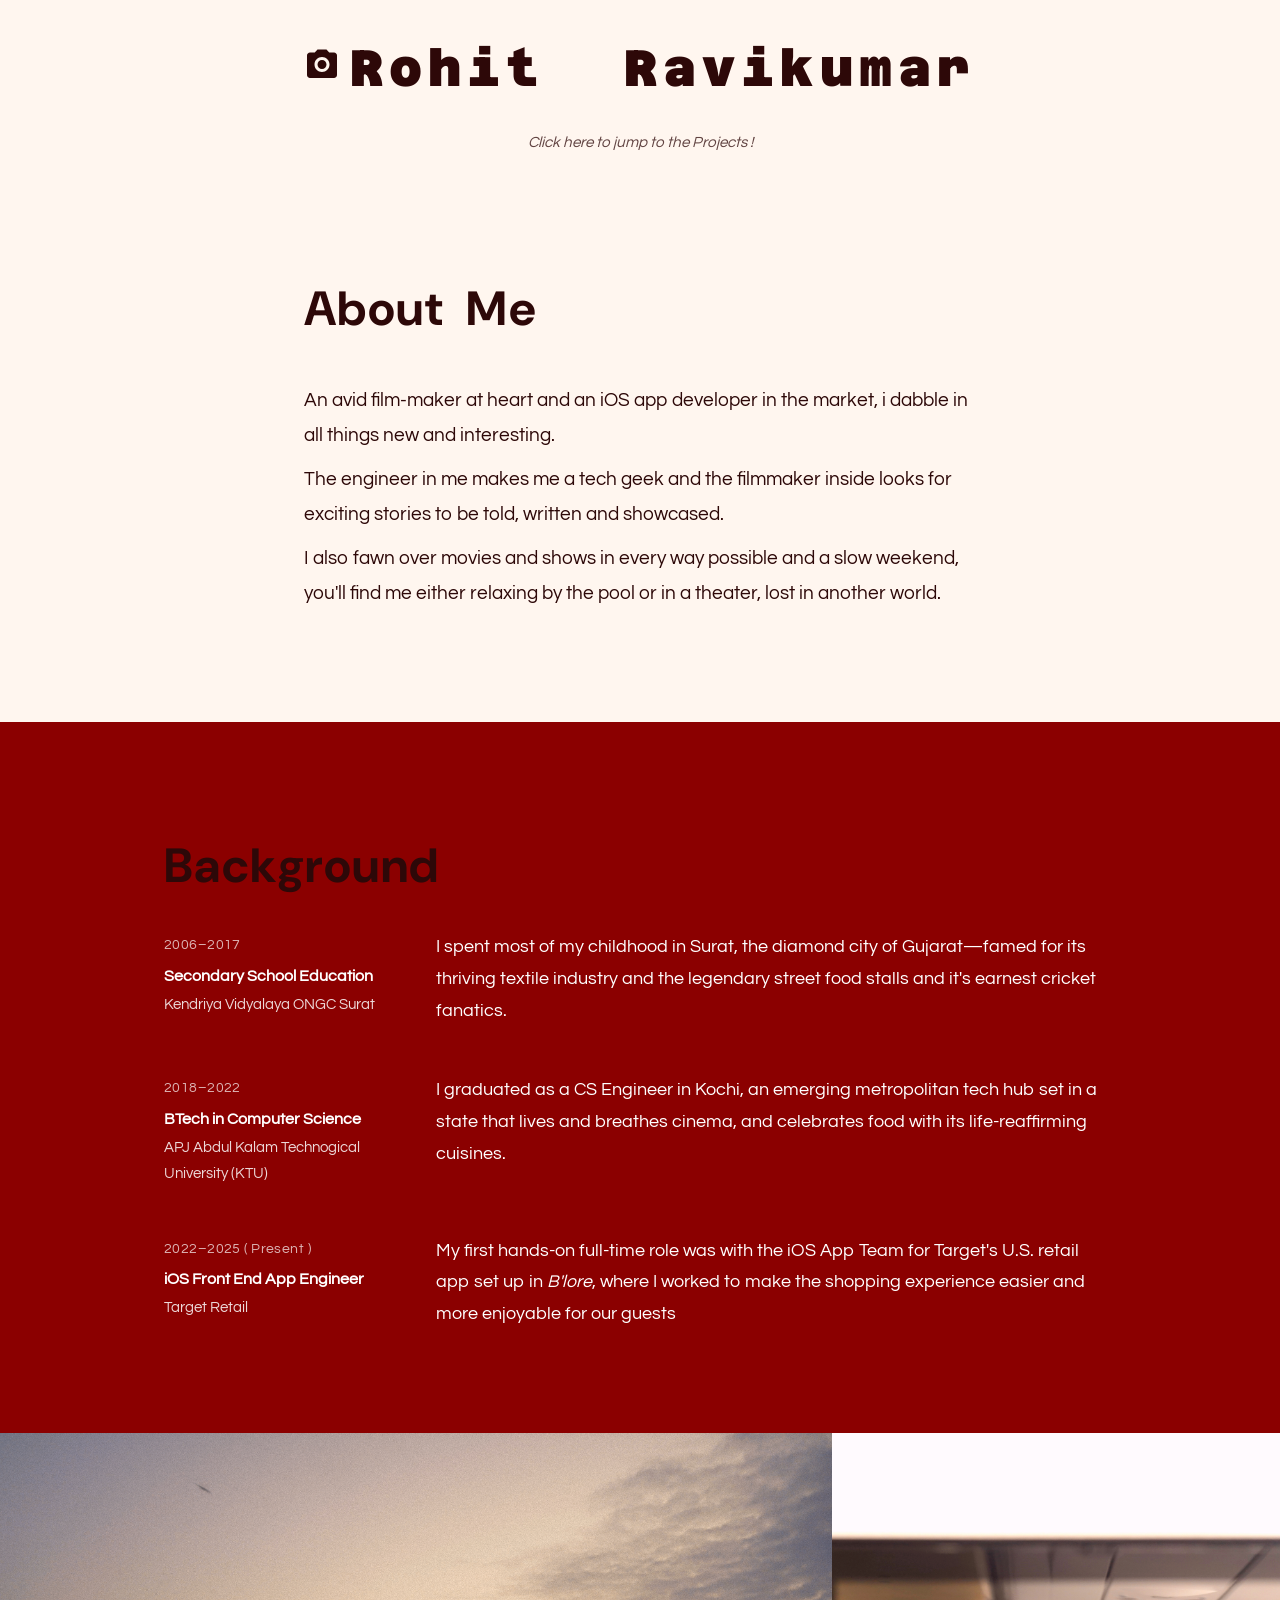
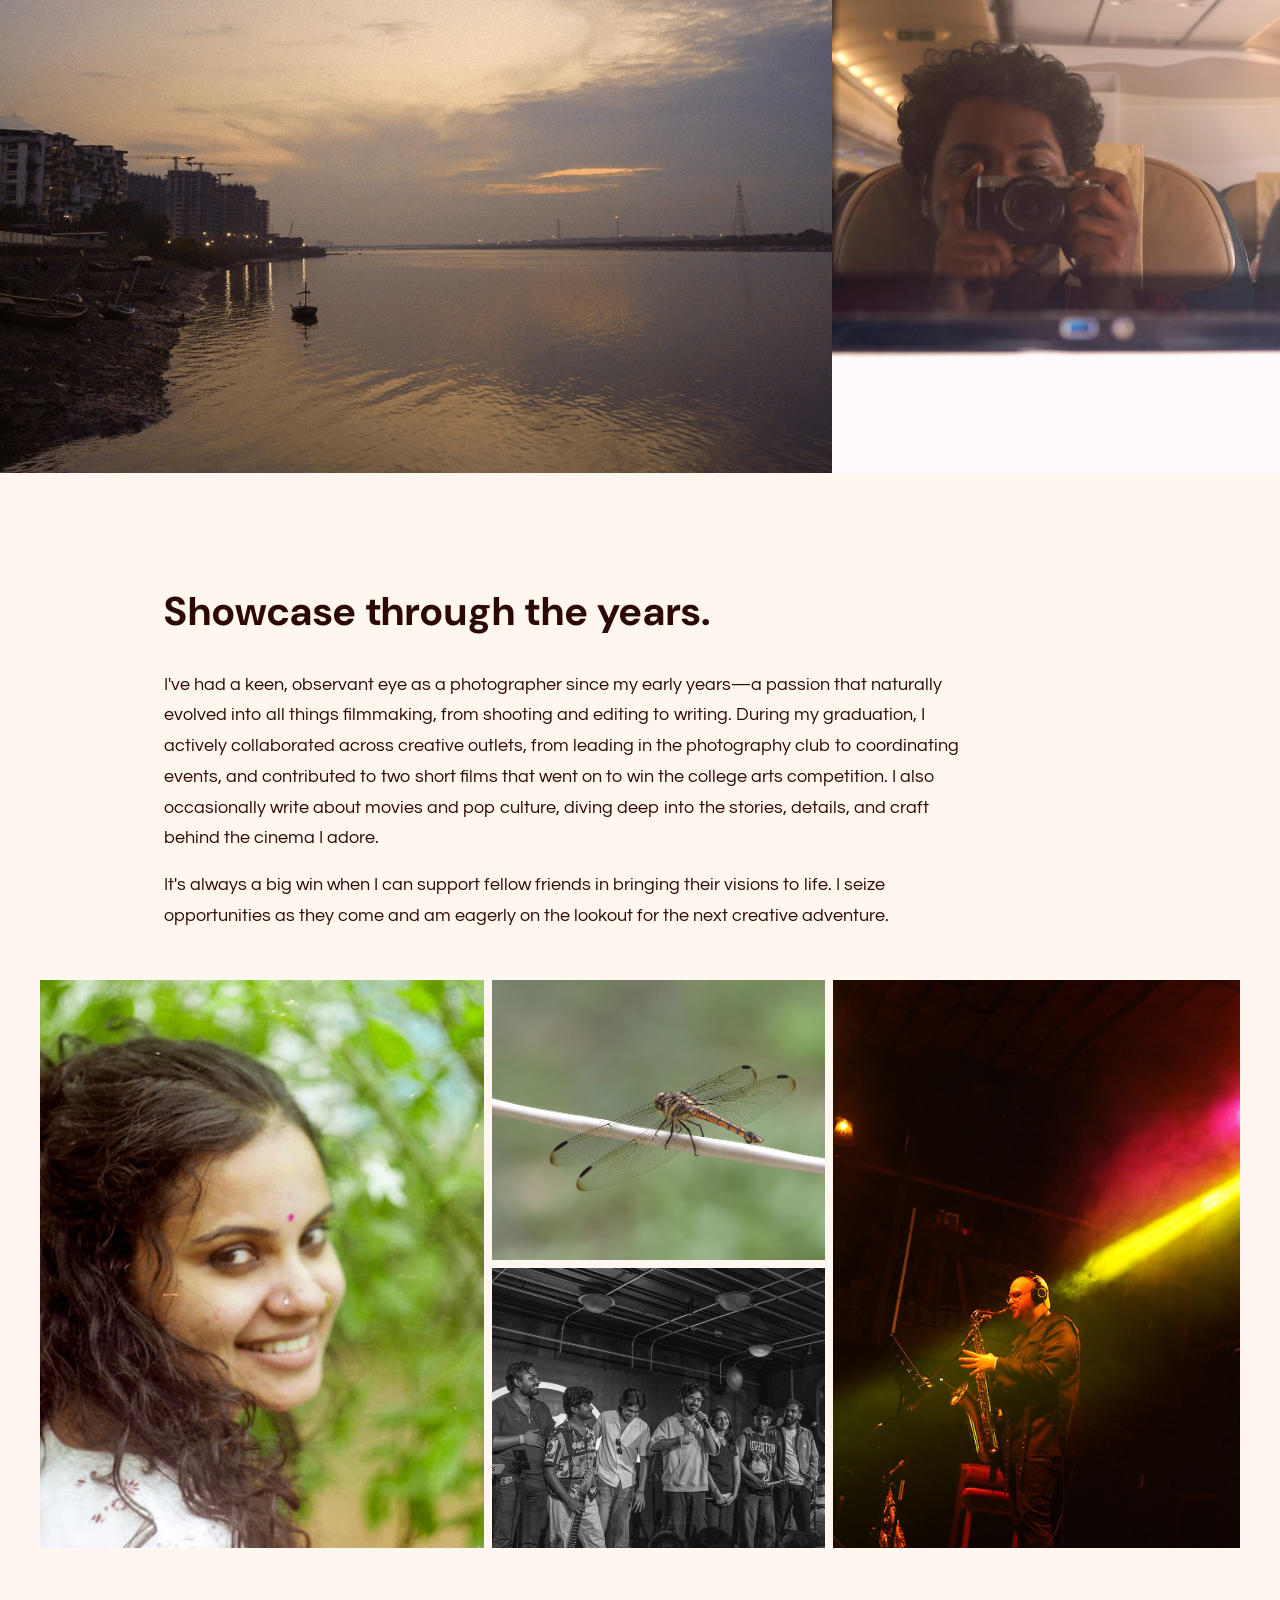
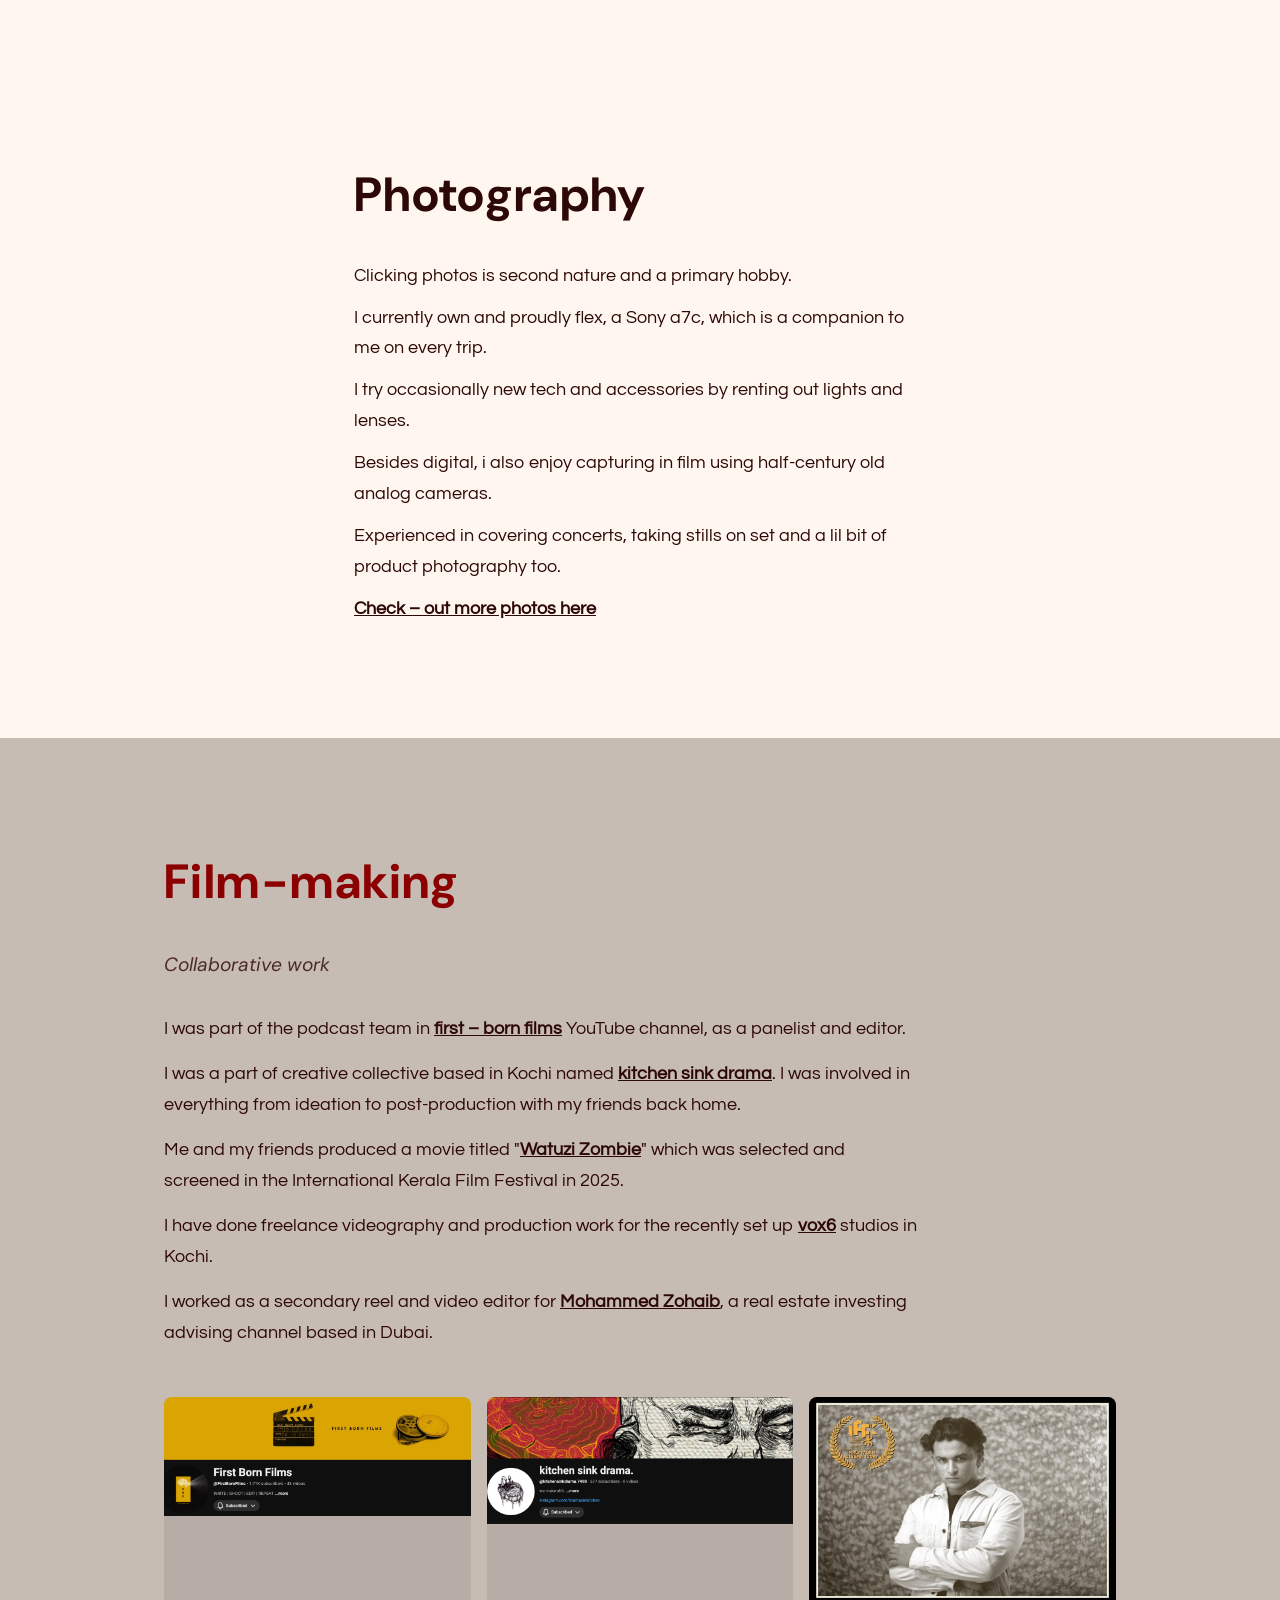
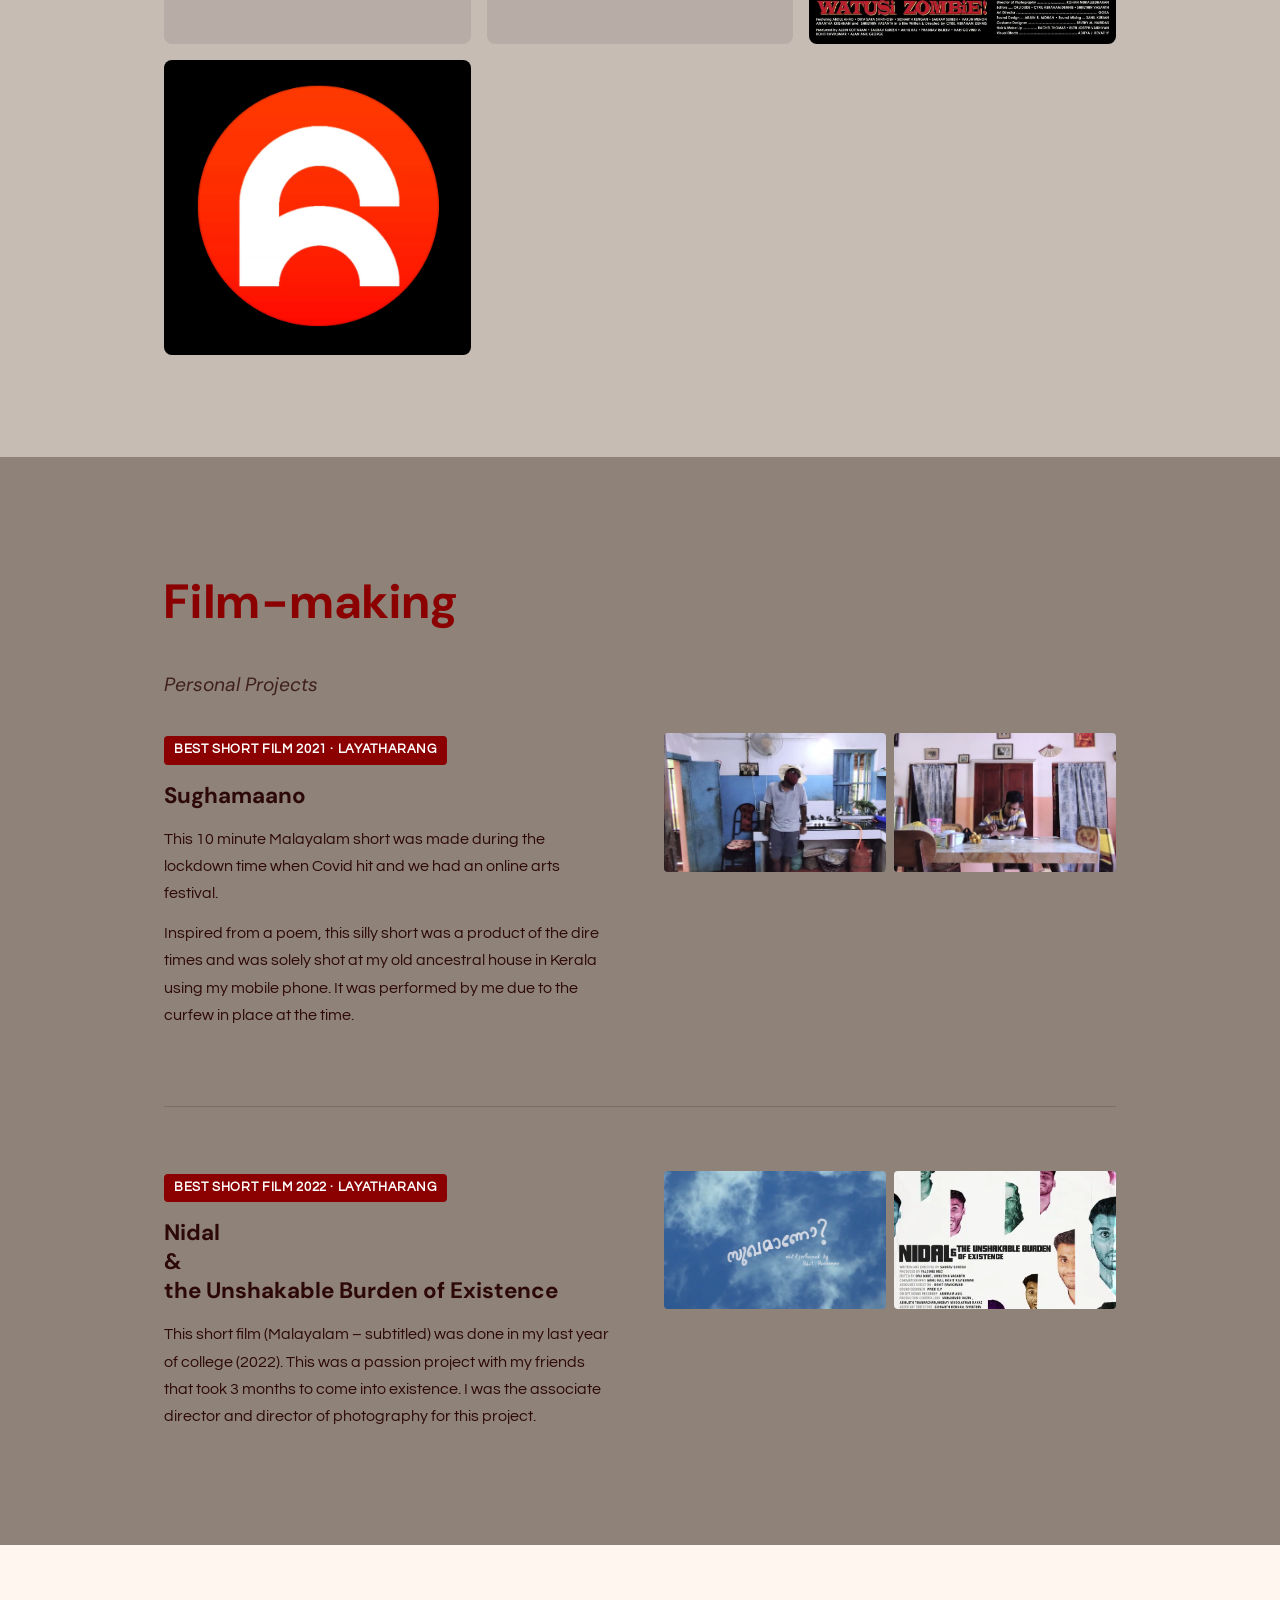
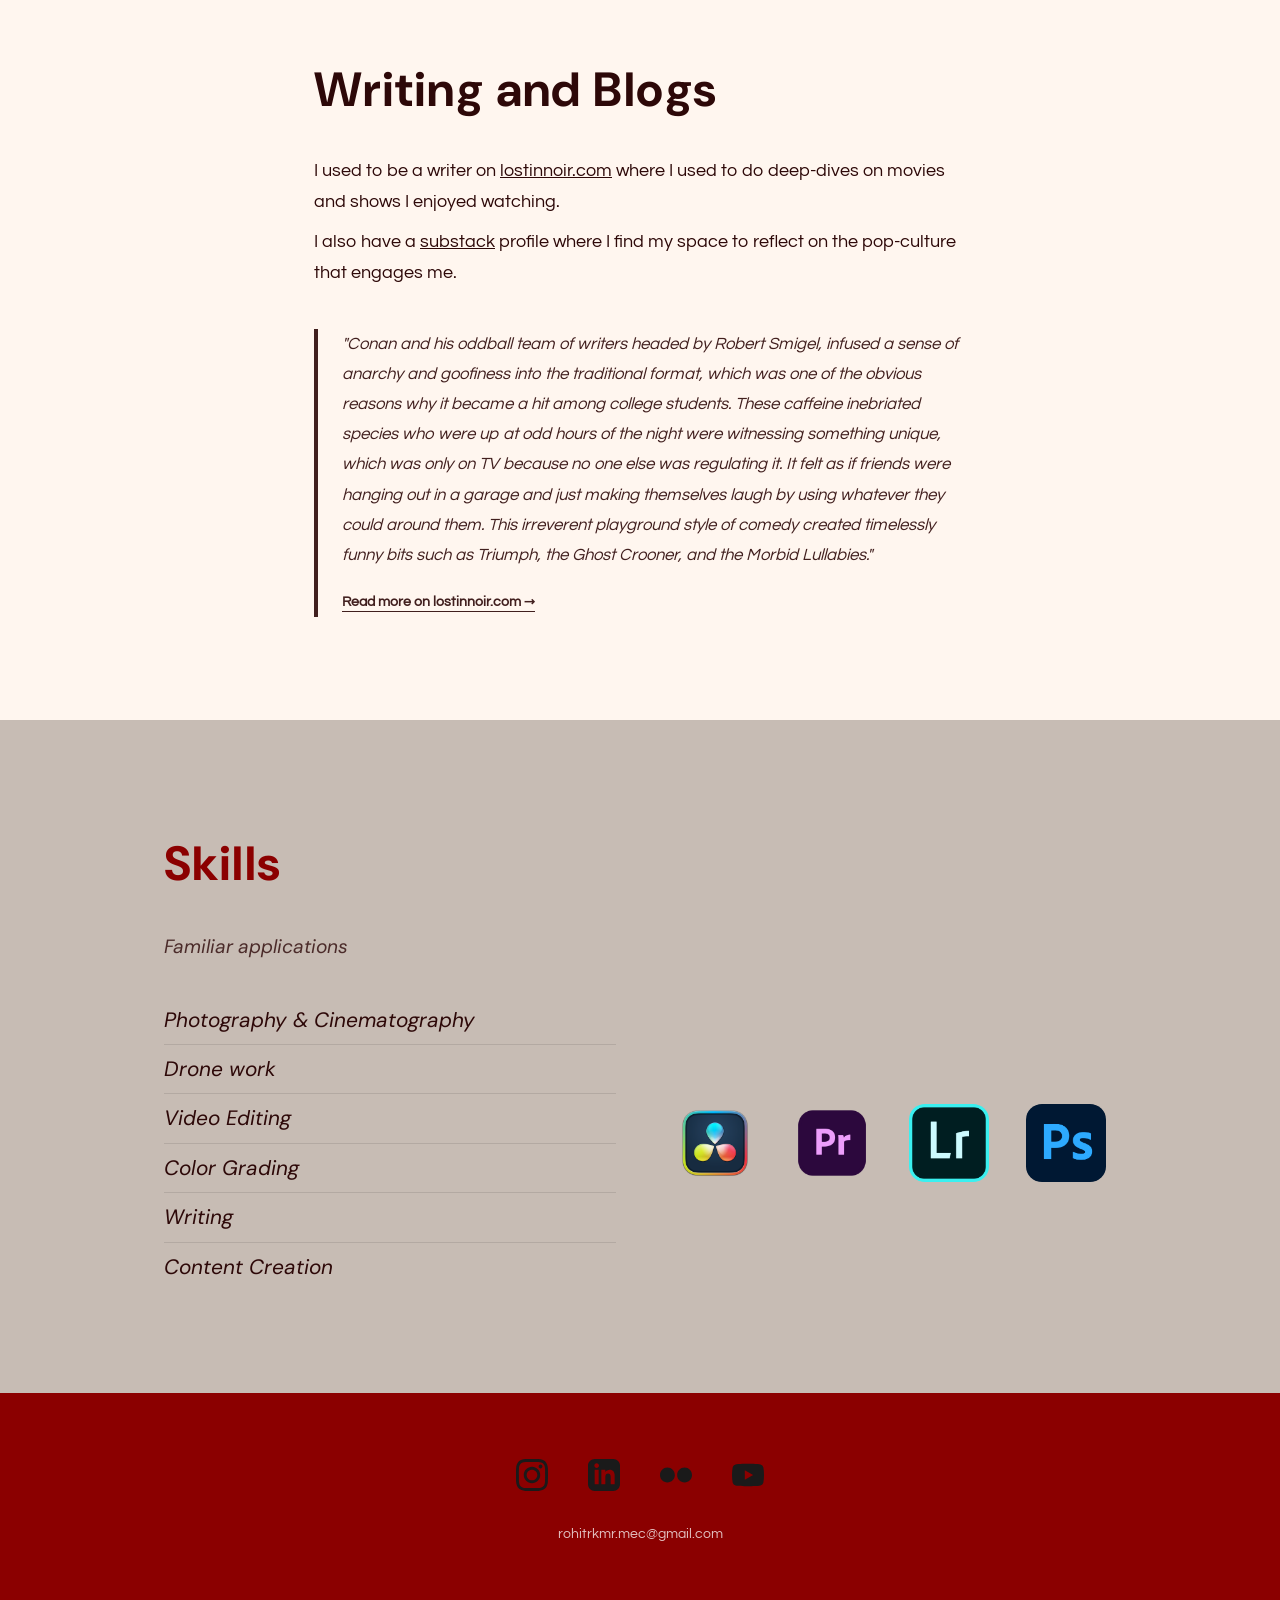
==== index.html @ 9aa385f2 "Host images locally instead of hotlinking from Wix Download the 18 images from static.wixstatic.com " ====
<!DOCTYPE html>
<html lang="en">
<head>
  <meta charset="UTF-8">
  <meta name="viewport" content="width=device-width, initial-scale=1.0">
  <title>Home | Rohit Ravikumar</title>
  <meta name="description" content="Rohit Ravikumar — iOS developer, filmmaker, photographer and storyteller.">

  <!-- Fonts: Azeret Mono (title), DM Sans (headings), Questrial (body) -->
  <link rel="preconnect" href="https://fonts.googleapis.com">
  <link rel="preconnect" href="https://fonts.gstatic.com" crossorigin>
  <link href="https://fonts.googleapis.com/css2?family=Azeret+Mono:wght@900&family=DM+Sans:ital,opsz,wght@0,9..40,400;0,9..40,700;1,9..40,400&family=Questrial&display=swap" rel="stylesheet">

  <link rel="stylesheet" href="styles.css">
</head>
<body>

<!-- ═══════════════════════════════════════════
     HEADER
     To edit: change the name text below.
     The icon is an inline SVG camera shape.
═══════════════════════════════════════════ -->
<header class="site-header">
  <a href="#" class="site-title-link">
    <span class="site-icon">
      <svg xmlns="http://www.w3.org/2000/svg" viewBox="0 0 24 24">
        <path d="M9 3L7.17 5H4C2.9 5 2 5.9 2 7v13c0 1.1.9 2 2 2h16c1.1 0 2-.9 2-2V7c0-1.1-.9-2-2-2h-3.17L15 3H9zm3 15c-2.76 0-5-2.24-5-5s2.24-5 5-5 5 2.24 5 5-2.24 5-5 5zm0-8c-1.65 0-3 1.35-3 3s1.35 3 3 3 3-1.35 3-3-1.35-3-3-3z"/>
      </svg>
    </span>
    <span class="site-title-text">Rohit&nbsp; Ravikumar</span>
  </a>

  <nav class="site-nav">
    <a href="#projects">Click here to jump to the Projects !</a>
  </nav>
</header>


<!-- ═══════════════════════════════════════════
     ABOUT ME
     To edit: update the paragraph text below.
═══════════════════════════════════════════ -->
<section class="section--cream" id="about">
  <div class="container">
    <h2 class="section-heading">About&nbsp; Me</h2>
    <div class="about-text">
      <p>An avid film-maker at heart and an iOS app developer in the market, i dabble in all things new and interesting.</p>
      <p>The engineer in me makes me a tech geek and the filmmaker inside looks for exciting stories to be told, written and showcased.</p>
      <p>I also fawn over movies and shows in every way possible and a slow weekend, you'll find me either relaxing by the pool or in a theater, lost in another world.</p>
    </div>
  </div>
</section>


<!-- ═══════════════════════════════════════════
     BACKGROUND / TIMELINE
     To edit: update dates, titles, orgs and
     description text in each .timeline-item.
═══════════════════════════════════════════ -->
<section class="section--red" id="background">
  <div class="container">
    <h2 class="section-heading section-heading--white">Background</h2>

    <div class="timeline">

      <!-- Timeline entry 1 -->
      <div class="timeline-item">
        <div class="timeline-left">
          <p class="timeline-date">2006–2017</p>
          <p class="timeline-title">Secondary School Education</p>
          <p class="timeline-org">Kendriya Vidyalaya ONGC Surat</p>
        </div>
        <div class="timeline-right">
          <p>I spent most of my childhood in Surat, the diamond city of Gujarat—famed for its thriving textile industry and the legendary street food stalls and it's earnest cricket fanatics.</p>
        </div>
      </div>

      <!-- Timeline entry 2 -->
      <div class="timeline-item">
        <div class="timeline-left">
          <p class="timeline-date">2018–2022</p>
          <p class="timeline-title">BTech in Computer Science</p>
          <p class="timeline-org">APJ Abdul Kalam Technogical University (KTU)</p>
        </div>
        <div class="timeline-right">
          <p>I graduated as a CS Engineer in Kochi, an emerging metropolitan tech hub set in a state that lives and breathes cinema, and celebrates food with its life-reaffirming cuisines.</p>
        </div>
      </div>

      <!-- Timeline entry 3 -->
      <div class="timeline-item">
        <div class="timeline-left">
          <p class="timeline-date">2022–2025 ( Present )</p>
          <p class="timeline-title">iOS Front End App Engineer</p>
          <p class="timeline-org">Target Retail</p>
        </div>
        <div class="timeline-right">
          <p>My first hands-on full-time role was with the iOS App Team for Target's U.S. retail app set up in <em>B'lore</em>, where I worked to make the shopping experience easier and more enjoyable for our guests</p>
        </div>
      </div>

    </div>
  </div>
</section>


<!-- ═══════════════════════════════════════════
     HERO PHOTOS
     To edit: replace src="..." with your own
     image paths. Left image is landscape (wide),
     right is portrait/selfie.
═══════════════════════════════════════════ -->
<section class="hero-photos">
  <div class="hero-photos-grid">
    <img
      class="hero-photo--wide"
      src="images/fe54a2daba9c4405b52fd4124c3318ec.jpg"
      alt="Waterfront at dusk"
      loading="lazy"
    >
    <img
      class="hero-photo--portrait"
      src="images/2f50def3fa064a92a976de026f94a7ba.jpg"
      alt="Rohit with camera on a plane"
      loading="lazy"
    >
  </div>
</section>


<!-- ═══════════════════════════════════════════
     SHOWCASE INTRO + PHOTO GALLERY
     To edit: update description text and
     replace gallery image src attributes.
═══════════════════════════════════════════ -->
<section class="section--cream" id="showcase">
  <div class="container">
    <h2 class="section-heading">Showcase through the years.</h2>

    <div class="showcase-intro">
      <p>I've had a keen, observant eye as a photographer since my early years—a passion that naturally evolved into all things filmmaking, from shooting and editing to writing. During my graduation, I actively collaborated across creative outlets, from leading in the photography club to coordinating events, and contributed to two short films that went on to win the college arts competition. I also occasionally write about movies and pop culture, diving deep into the stories, details, and craft behind the cinema I adore.</p>
      <p>It's always a big win when I can support fellow friends in bringing their visions to life. I seize opportunities as they come and am eagerly on the lookout for the next creative adventure.</p>
    </div>
  </div>

  <!-- Full-bleed photo collage — no container wrapper intentional -->
  <div class="photo-collage">
    <img class="collage-img--1"
      src="images/66da37c07e004c50b935f6f76b668513.jpg"
      alt="Concert photography — saxophonist under stage lights"
      loading="lazy"
    >
    <img class="collage-img--2"
      src="images/b7c112c7889e4e52a69ee16554325913.jpg"
      alt="Portrait photography"
      loading="lazy"
    >
    <img class="collage-img--3"
      src="images/0fef56a819784b74803ca94301757ac2.jpg"
      alt="Nature photography — dragonfly macro"
      loading="lazy"
    >
    <img class="collage-img--4"
      src="images/c2524a3473174f8cb57a6ce0c07d3a37.jpg"
      alt="Band performance — group on stage"
      loading="lazy"
    >
  </div>
</section>


<!-- ═══════════════════════════════════════════
     PHOTOGRAPHY
     To edit: update the bullet-style paragraphs
     and the Flickr link href.
═══════════════════════════════════════════ -->
<section class="section--cream" id="photography">
  <div class="container">
    <h2 class="section-heading">Photography</h2>

    <div class="photography-text">
      <p>Clicking photos is second nature and a primary hobby.</p>
      <p>I currently own and proudly flex, a Sony a7c, which is a companion to me on every trip.</p>
      <p>I try occasionally new tech and accessories by renting out lights and lenses.</p>
      <p>Besides digital, i also enjoy capturing in film using half-century old analog cameras.</p>
      <p>Experienced in covering concerts, taking stills on set and a lil bit of product photography too.</p>
      <p>
        <a href="https://www.flickr.com/photos/147185159@N08/" target="_blank" rel="noopener">
          Check – out more photos here
        </a>
      </p>
    </div>
  </div>
</section>


<!-- ═══════════════════════════════════════════
     FILM-MAKING: COLLABORATIVE WORK
     id="projects" is the jump target from nav.
     To edit: update text and channel card images.
═══════════════════════════════════════════ -->
<section class="section--tan-lt" id="projects">
  <div class="container">
    <h2 class="section-heading section-heading--red">Film-making</h2>
    <p class="section-sub">Collaborative work</p>

    <div class="collab-text">
      <p>
        I was part of the podcast team in
        <a href="https://www.youtube.com/@FirstBornFilms/videos" target="_blank" rel="noopener">first&nbsp;–&nbsp;born films</a>
        YouTube channel, as a panelist and editor.
      </p>
      <p>
        I was a part of creative collective based in Kochi named
        <a href="https://www.youtube.com/@kitchensinkdrama.7498/videos" target="_blank" rel="noopener">kitchen sink drama</a>.
        I was involved in everything from ideation to post-production with my friends back home.
      </p>
      <p>
        Me and my friends produced a movie titled
        "<a href="https://www.youtube.com/@kitchensinkdrama.7498/videos" target="_blank" rel="noopener">Watuzi Zombie</a>"
        which was selected and screened in the International Kerala Film Festival in 2025.
      </p>
      <p>
        I have done freelance videography and production work for the recently set up
        <a href="https://www.vox6studios.com/" target="_blank" rel="noopener">vox6</a>
        studios in Kochi.
      </p>
      <p>
        I worked as a secondary reel and video editor for
        <a href="https://www.youtube.com/@MohammedZohaib86" target="_blank" rel="noopener">Mohammed Zohaib</a>,
        a real estate investing advising channel based in Dubai.
      </p>
    </div>

    <!-- Channel / work screenshots — replace src with local images to remove Wix dependency -->
    <div class="channels-grid">
      <div class="channel-card">
        <a href="https://www.youtube.com/@FirstBornFilms/videos" target="_blank" rel="noopener">
          <img
            src="images/d7929fa7d4514bbc887a25406f501eba.png"
            alt="First Born Films — YouTube Channel"
            loading="lazy"
          >
        </a>
      </div>
      <div class="channel-card">
        <a href="https://www.youtube.com/@kitchensinkdrama.7498/videos" target="_blank" rel="noopener">
          <img
            src="images/6e80e95abc16464a927bfded99a59371.png"
            alt="Kitchen Sink Drama — YouTube Channel"
            loading="lazy"
          >
        </a>
      </div>
      <div class="channel-card">
        <a href="https://www.vox6studios.com/" target="_blank" rel="noopener">
          <img
            src="images/149f7f62149c45138793bc778e334fbd.jpg"
            alt="Vox6 Studios — freelance work"
            loading="lazy"
          >
        </a>
      </div>
      <div class="channel-card">
        <a href="https://www.youtube.com/@MohammedZohaib86" target="_blank" rel="noopener">
          <img
            src="images/a6f556b2a5f74ba089da9ca9ab183f34.png"
            alt="Mohammed Zohaib — YouTube Channel"
            loading="lazy"
          >
        </a>
      </div>
    </div>

  </div>
</section>


<!-- ═══════════════════════════════════════════
     FILM-MAKING: PERSONAL PROJECTS
     To edit: update project text and images.
     Each .project-block is one film project.
═══════════════════════════════════════════ -->
<section class="section--tan-md">
  <div class="container">
    <h2 class="section-heading section-heading--red">Film-making</h2>
    <p class="section-sub">Personal Projects</p>

    <!-- Project 1: Sughamaano -->
    <div class="project-block">
      <div class="project-text">
        <span class="project-badge">Best Short Film 2021 · Layatharang</span>
        <h3 class="project-title">Sughamaano</h3>
        <p>This 10 minute Malayalam short was made during the lockdown time when Covid hit and we had an online arts festival.</p>
        <p>Inspired from a poem, this silly short was a product of the dire times and was solely shot at my old ancestral house in Kerala using my mobile phone. It was performed by me due to the curfew in place at the time.</p>
      </div>
      <div class="project-images">
        <img
          src="images/f2c636ed5fb04321afecc0a3260297b0.png"
          alt="Sughamaano — title card"
          loading="lazy"
        >
        <img
          src="images/3625c594557c4156811033b283bea3a1.jpg"
          alt="Sughamaano — film still"
          loading="lazy"
        >
      </div>
    </div>

    <!-- Project 2: Nidal -->
    <div class="project-block">
      <div class="project-text">
        <span class="project-badge">Best Short Film 2022 · Layatharang</span>
        <h3 class="project-title">Nidal<br>&amp;<br>the Unshakable Burden of Existence</h3>
        <p>This short film (Malayalam – subtitled) was done in my last year of college (2022). This was a passion project with my friends that took 3 months to come into existence. I was the associate director and director of photography for this project.</p>
      </div>
      <div class="project-images">
        <img
          src="images/74b3bd6f74cb4a8c8609e99c4a0d7e01.jpg"
          alt="Nidal — colourful busts poster"
          loading="lazy"
        >
        <img
          src="images/f71c1f7cf7e4461d9214abd8bc76ade2.webp"
          alt="Nidal — the Unshakable Burden of Existence poster"
          loading="lazy"
        >
      </div>
    </div>

  </div>
</section>


<!-- ═══════════════════════════════════════════
     WRITING & BLOGS
     To edit: update intro text, blog excerpt,
     and the external links (Substack, lostinnoir).
═══════════════════════════════════════════ -->
<section class="section--cream" id="writing">
  <div class="container">
    <h2 class="section-heading">Writing and Blogs</h2>

    <div class="writing-intro">
      <p>
        I used to be a writer on
        <a href="https://lostinnoir.com/" target="_blank" rel="noopener">lostinnoir.com</a>
        where I used to do deep-dives on movies and shows I enjoyed watching.
      </p>
      <p>
        I also have a
        <a href="https://substack.com/@rohitrkmr" target="_blank" rel="noopener">substack</a>
        profile where I find my space to reflect on the pop-culture that engages me.
      </p>
    </div>

    <!-- Featured excerpt — replace with any paragraph from your writing -->
    <div class="blog-excerpt">
      <blockquote>
        "Conan and his oddball team of writers headed by Robert Smigel, infused a sense of anarchy and goofiness into the traditional format, which was one of the obvious reasons why it became a hit among college students. These caffeine inebriated species who were up at odd hours of the night were witnessing something unique, which was only on TV because no one else was regulating it. It felt as if friends were hanging out in a garage and just making themselves laugh by using whatever they could around them. This irreverent playground style of comedy created timelessly funny bits such as Triumph, the Ghost Crooner, and the Morbid Lullabies."
      </blockquote>
      <a href="https://lostinnoir.com/" target="_blank" rel="noopener" class="read-more">
        Read more on lostinnoir.com →
      </a>
    </div>

  </div>
</section>


<!-- ═══════════════════════════════════════════
     SKILLS
     To edit: update list items and app icons.
     App icon images can be replaced with
     local PNG/SVG files.
═══════════════════════════════════════════ -->
<section class="section--tan-lt" id="skills">
  <div class="container">
    <h2 class="section-heading section-heading--red">Skills</h2>
    <p class="section-sub">Familiar applications</p>

    <div class="skills-layout">
      <ul class="skills-list">
        <li>Photography &amp; Cinematography</li>
        <li>Drone work</li>
        <li>Video Editing</li>
        <li>Color Grading</li>
        <li>Writing</li>
        <li>Content Creation</li>
      </ul>

      <div class="app-icons">
        <img
          src="images/fe48041d888e4ce798ff1a32a119eb62.png"
          alt="DaVinci Resolve"
          title="DaVinci Resolve"
          loading="lazy"
        >
        <img
          src="images/d04467e14f884f63a7183d8689bc6aa4.png"
          alt="Adobe Premiere Pro"
          title="Adobe Premiere Pro"
          loading="lazy"
        >
        <img
          src="images/1219eb3f78d94716b788c371ec51d972.png"
          alt="Adobe Lightroom"
          title="Adobe Lightroom"
          loading="lazy"
        >
        <img
          src="images/4dfc9662abb341d8b98334f6859c64ec.png"
          alt="Adobe Photoshop"
          title="Adobe Photoshop"
          loading="lazy"
        >
      </div>
    </div>

  </div>
</section>


<!-- ═══════════════════════════════════════════
     FOOTER
     To edit: update social profile URLs below.
     Icons are inline SVGs — no external deps.
═══════════════════════════════════════════ -->
<footer class="site-footer">
  <div class="social-links">

    <!-- Instagram -->
    <a href="https://www.instagram.com/rohit_rkmr" target="_blank" rel="noopener" aria-label="Instagram">
      <svg xmlns="http://www.w3.org/2000/svg" viewBox="0 0 24 24">
        <path d="M12 2.163c3.204 0 3.584.012 4.85.07 3.252.148 4.771 1.691 4.919 4.919.058 1.265.069 1.645.069 4.849 0 3.205-.012 3.584-.069 4.849-.149 3.225-1.664 4.771-4.919 4.919-1.266.058-1.644.07-4.85.07-3.204 0-3.584-.012-4.849-.07-3.26-.149-4.771-1.699-4.919-4.92-.058-1.265-.07-1.644-.07-4.849 0-3.204.013-3.583.07-4.849.149-3.227 1.664-4.771 4.919-4.919 1.266-.057 1.645-.069 4.849-.069zm0-2.163c-3.259 0-3.667.014-4.947.072-4.358.2-6.78 2.618-6.98 6.98-.059 1.281-.073 1.689-.073 4.948 0 3.259.014 3.668.072 4.948.2 4.358 2.618 6.78 6.98 6.98 1.281.058 1.689.072 4.948.072 3.259 0 3.668-.014 4.948-.072 4.354-.2 6.782-2.618 6.979-6.98.059-1.28.073-1.689.073-4.948 0-3.259-.014-3.667-.072-4.947-.196-4.354-2.617-6.78-6.979-6.98-1.281-.059-1.69-.073-4.949-.073zm0 5.838c-3.403 0-6.162 2.759-6.162 6.162s2.759 6.163 6.162 6.163 6.162-2.759 6.162-6.163c0-3.403-2.759-6.162-6.162-6.162zm0 10.162c-2.209 0-4-1.79-4-4 0-2.209 1.791-4 4-4s4 1.791 4 4c0 2.21-1.791 4-4 4zm6.406-11.845c-.796 0-1.441.645-1.441 1.44s.645 1.44 1.441 1.44c.795 0 1.439-.645 1.439-1.44s-.644-1.44-1.439-1.44z"/>
      </svg>
    </a>

    <!-- LinkedIn -->
    <a href="https://in.linkedin.com/in/rohitrkmr" target="_blank" rel="noopener" aria-label="LinkedIn">
      <svg xmlns="http://www.w3.org/2000/svg" viewBox="0 0 24 24">
        <path d="M19 0h-14c-2.761 0-5 2.239-5 5v14c0 2.761 2.239 5 5 5h14c2.762 0 5-2.239 5-5v-14c0-2.761-2.238-5-5-5zm-11 19h-3v-11h3v11zm-1.5-12.268c-.966 0-1.75-.79-1.75-1.764s.784-1.764 1.75-1.764 1.75.79 1.75 1.764-.783 1.764-1.75 1.764zm13.5 12.268h-3v-5.604c0-3.368-4-3.113-4 0v5.604h-3v-11h3v1.765c1.396-2.586 7-2.777 7 2.476v6.759z"/>
      </svg>
    </a>

    <!-- Flickr -->
    <a href="https://www.flickr.com/photos/147185159@N08/" target="_blank" rel="noopener" aria-label="Flickr">
      <svg xmlns="http://www.w3.org/2000/svg" viewBox="0 0 24 24">
        <path d="M0 12c0 3.074 2.494 5.568 5.568 5.568S11.136 15.074 11.136 12 8.642 6.432 5.568 6.432 0 8.926 0 12zm12.864 0c0 3.074 2.494 5.568 5.568 5.568S24 15.074 24 12s-2.494-5.568-5.568-5.568-5.568 2.494-5.568 5.568z"/>
      </svg>
    </a>

    <!-- YouTube -->
    <a href="https://www.youtube.com/@rohitr2554" target="_blank" rel="noopener" aria-label="YouTube">
      <svg xmlns="http://www.w3.org/2000/svg" viewBox="0 0 24 24">
        <path d="M23.495 6.205a3.007 3.007 0 0 0-2.088-2.088c-1.87-.501-9.396-.501-9.396-.501s-7.507-.01-9.396.501A3.007 3.007 0 0 0 .527 6.205a31.247 31.247 0 0 0-.522 5.805 31.247 31.247 0 0 0 .522 5.783 3.007 3.007 0 0 0 2.088 2.088c1.868.502 9.396.502 9.396.502s7.506 0 9.396-.502a3.007 3.007 0 0 0 2.088-2.088 31.247 31.247 0 0 0 .5-5.783 31.247 31.247 0 0 0-.5-5.805zM9.609 15.601V8.408l6.264 3.602z"/>
      </svg>
    </a>

  </div>

  <p class="footer-email">
    <a href="mailto:rohitrkmr.mec@gmail.com">rohitrkmr.mec@gmail.com</a>
  </p>
</footer>

</body>
</html>
---- styles.css ----
/* =============================================
   ROHIT RAVIKUMAR — PERSONAL SITE
   Easy-edit guide: change --color-* variables
   for colours, update font-family for fonts.
   ============================================= */

/* ── DESIGN TOKENS ── */
:root {
  --color-cream:    #FFF6EF;
  --color-red:      #8B0000;
  --color-tan-lt:   #C7BCB4;
  --color-tan-md:   #8E8279;
  --color-text:     #2D0808;
  --color-white:    #FFFFFF;

  --font-title:  'Azeret Mono', monospace;
  --font-body:   'Questrial', sans-serif;
  --font-head:   'DM Sans', sans-serif;

  --max-w: 1080px;
  --pad-x: clamp(24px, 5vw, 80px);
  --pad-y: clamp(60px, 8vw, 110px);
}

/* ── RESET ── */
*, *::before, *::after { box-sizing: border-box; margin: 0; padding: 0; }
html { scroll-behavior: smooth; }
body {
  font-family: var(--font-body);
  font-size: 1.1rem;
  line-height: 1.75;
  color: var(--color-text);
  background-color: var(--color-cream);
}
img { display: block; max-width: 100%; height: auto; }
a { color: inherit; text-decoration: underline; }
a:hover { opacity: 0.75; }

/* ── UTILITY ── */
.container {
  max-width: var(--max-w);
  margin-inline: auto;
  padding-inline: var(--pad-x);
}

/* ── SECTION BACKGROUNDS ── */
.section--cream  { background-color: var(--color-cream); }
.section--red    { background-color: var(--color-red);   color: var(--color-white); }
.section--tan-lt { background-color: var(--color-tan-lt);}
.section--tan-md { background-color: var(--color-tan-md);}

.section--cream,
.section--red,
.section--tan-lt,
.section--tan-md { padding-block: var(--pad-y); }

/* ── SECTION HEADINGS ── */
.section-heading {
  font-family: var(--font-head);
  font-size: clamp(2rem, 4vw, 3rem);
  font-weight: 700;
  letter-spacing: 0.03em;
  color: var(--color-text);
  margin-bottom: 1.5rem;
}
.section-heading--red   { color: var(--color-red); }
.section-heading--white { color: var(--color-white); }
.section-sub {
  font-family: var(--font-head);
  font-size: 1.2rem;
  font-style: italic;
  opacity: 0.8;
  margin-bottom: 2rem;
}

/* ══════════════════════════════
   HEADER
══════════════════════════════ */
.site-header {
  background-color: var(--color-cream);
  padding: 24px var(--pad-x) 0;
  display: flex;
  flex-direction: column;
  align-items: center;
  text-align: center;
}

.site-title-link {
  display: inline-flex;
  align-items: center;
  gap: 10px;
  text-decoration: none;
  color: var(--color-text);
}

.site-title-text {
  font-family: var(--font-title);
  font-weight: 900;
  font-size: clamp(2rem, 5vw, 3.2rem);
  letter-spacing: 0.12em;
  color: var(--color-text);
}

.site-icon svg {
  width: 36px;
  height: 36px;
  fill: var(--color-text);
}

.site-nav {
  margin-top: 16px;
  margin-bottom: 8px;
  font-size: 0.95rem;
  font-style: italic;
  opacity: 0.75;
}
.site-nav a { text-decoration: none; }
.site-nav a:hover { text-decoration: underline; }

/* ══════════════════════════════
   ABOUT ME
══════════════════════════════ */
#about .container {
  max-width: 800px;
}
#about .section-heading {
  margin-bottom: 2rem;
}
.about-text p {
  font-size: 1.2rem;
  line-height: 1.85;
  margin-bottom: 0.5rem;
}

/* ══════════════════════════════
   BACKGROUND / TIMELINE
══════════════════════════════ */
#background .section-heading {
  color: var(--color-text);
}
.timeline {
  display: flex;
  flex-direction: column;
  gap: 3rem;
}
.timeline-item {
  display: grid;
  grid-template-columns: 240px 1fr;
  gap: 2rem;
  align-items: start;
}
.timeline-date {
  font-size: 0.9rem;
  opacity: 0.7;
  margin-bottom: 4px;
  letter-spacing: 0.03em;
}
.timeline-title {
  font-weight: 700;
  font-size: 1rem;
  margin-bottom: 2px;
}
.timeline-org {
  font-size: 0.95rem;
  opacity: 0.85;
}
.timeline-right p {
  font-size: 1.1rem;
  line-height: 1.8;
}
.timeline-right p em { font-style: italic; }

/* ══════════════════════════════
   HERO PHOTOS (full-bleed pair)
══════════════════════════════ */
.hero-photos {
  width: 100%;
  overflow: hidden;
}
.hero-photos-grid {
  display: grid;
  grid-template-columns: 65fr 35fr;
  height: clamp(380px, 50vw, 680px);
}
.hero-photos-grid img {
  width: 100%;
  height: 100%;
  object-fit: cover;
  display: block;
}

/* ══════════════════════════════
   SHOWCASE / GALLERY
══════════════════════════════ */
#showcase .section-heading {
  font-size: clamp(1.6rem, 3.5vw, 2.5rem);
}
.showcase-intro {
  max-width: 800px;
  margin-bottom: 3rem;
}
.showcase-intro p {
  margin-bottom: 1rem;
}

.photo-collage {
  display: grid;
  grid-template-columns: 1.2fr 0.9fr 1.1fr;
  grid-template-rows: 280px 280px;
  gap: 8px;
  width: 100%;
  max-width: 1200px;
  margin-inline: auto;
}
.photo-collage img {
  width: 100%;
  height: 100%;
  object-fit: cover;
}
.collage-img--1 { grid-column: 1; grid-row: 1 / 3; }
.collage-img--2 { grid-column: 2; grid-row: 1;     }
.collage-img--3 { grid-column: 2; grid-row: 2;     }
.collage-img--4 { grid-column: 3; grid-row: 1 / 3; }

/* ══════════════════════════════
   PHOTOGRAPHY
══════════════════════════════ */
#photography .container {
  max-width: 700px;
}
.photography-text p {
  margin-bottom: 0.7rem;
}
.photography-text a {
  font-weight: 600;
}

/* ══════════════════════════════
   FILM-MAKING: COLLABORATIVE
══════════════════════════════ */
.collab-text {
  max-width: 760px;
  margin-bottom: 3rem;
}
.collab-text p {
  margin-bottom: 0.9rem;
}
.collab-text a {
  font-weight: 600;
  color: var(--color-text);
}
.channels-grid {
  display: grid;
  grid-template-columns: repeat(auto-fit, minmax(260px, 1fr));
  gap: 1rem;
}
.channel-card {
  border-radius: 8px;
  overflow: hidden;
  background: rgba(0,0,0,0.08);
}
.channel-card img {
  width: 100%;
  height: auto;
  display: block;
}

/* ══════════════════════════════
   FILM-MAKING: PERSONAL PROJECTS
══════════════════════════════ */
.project-block {
  display: grid;
  grid-template-columns: 1fr 1fr;
  gap: 3rem;
  align-items: start;
  margin-bottom: 4rem;
  padding-bottom: 4rem;
  border-bottom: 1px solid rgba(0,0,0,0.15);
}
.project-block:last-child {
  border-bottom: none;
  margin-bottom: 0;
  padding-bottom: 0;
}
.project-title {
  font-family: var(--font-head);
  font-size: 1.4rem;
  font-weight: 700;
  margin-bottom: 1rem;
  line-height: 1.3;
}
.project-badge {
  display: inline-block;
  font-size: 0.8rem;
  font-weight: 700;
  background: var(--color-red);
  color: var(--color-white);
  padding: 3px 10px;
  border-radius: 4px;
  margin-bottom: 1rem;
  letter-spacing: 0.05em;
  text-transform: uppercase;
}
.project-text p {
  margin-bottom: 0.8rem;
  font-size: 1rem;
  line-height: 1.7;
}
.project-images {
  display: grid;
  grid-template-columns: 1fr 1fr;
  gap: 8px;
}
.project-images img {
  width: 100%;
  aspect-ratio: 16/10;
  object-fit: cover;
  border-radius: 4px;
}
.project-images.single-img img {
  grid-column: 1 / -1;
  aspect-ratio: 16/9;
}

/* ══════════════════════════════
   WRITING & BLOGS
══════════════════════════════ */
#writing .container {
  max-width: 780px;
}
.writing-intro {
  font-size: 1.1rem;
  margin-bottom: 2.5rem;
}
.writing-intro p { margin-bottom: 0.6rem; }
.blog-excerpt {
  border-left: 4px solid var(--color-text);
  padding-left: 1.5rem;
  margin-top: 2rem;
  opacity: 0.9;
}
.blog-excerpt blockquote {
  font-size: 1.05rem;
  line-height: 1.8;
  font-style: italic;
  margin-bottom: 1rem;
}
.blog-excerpt .read-more {
  font-size: 0.9rem;
  font-weight: 600;
  text-decoration: none;
  border-bottom: 1px solid currentColor;
  padding-bottom: 2px;
}

/* ══════════════════════════════
   SKILLS
══════════════════════════════ */
.skills-layout {
  display: grid;
  grid-template-columns: 1fr 1fr;
  gap: 3rem;
  align-items: center;
}
.skills-list {
  list-style: none;
}
.skills-list li {
  font-family: var(--font-head);
  font-size: 1.3rem;
  font-style: italic;
  padding: 6px 0;
  border-bottom: 1px solid rgba(0,0,0,0.1);
}
.skills-list li:last-child { border-bottom: none; }
.app-icons {
  display: grid;
  grid-template-columns: repeat(4, 1fr);
  gap: 16px;
  align-items: center;
}
.app-icons img {
  width: 100%;
  max-width: 80px;
  border-radius: 20%;
  margin-inline: auto;
}

/* ══════════════════════════════
   FOOTER
══════════════════════════════ */
.site-footer {
  background-color: var(--color-red);
  padding-block: 60px;
  text-align: center;
}
.social-links {
  display: flex;
  justify-content: center;
  align-items: center;
  gap: 28px;
  margin-bottom: 24px;
}
.social-links a {
  display: flex;
  align-items: center;
  justify-content: center;
  width: 44px;
  height: 44px;
  color: #1A1A1A;
  text-decoration: none;
  transition: opacity 0.2s;
}
.social-links a:hover { opacity: 0.65; }
.social-links svg {
  width: 32px;
  height: 32px;
  fill: #1A1A1A;
}
.footer-email {
  color: var(--color-white);
  font-size: 0.9rem;
  opacity: 0.75;
}
.footer-email a { text-decoration: none; }
.footer-email a:hover { text-decoration: underline; }

/* ══════════════════════════════
   RESPONSIVE — TABLET
══════════════════════════════ */
@media (max-width: 768px) {
  .timeline-item {
    grid-template-columns: 1fr;
    gap: 0.75rem;
  }
  .hero-photos-grid {
    grid-template-columns: 1fr;
    height: auto;
  }
  .hero-photos-grid .hero-photo--portrait {
    display: none;
  }
  .photo-collage {
    grid-template-columns: 1fr 1fr;
    grid-template-rows: 200px 200px 200px;
  }
  .collage-img--1 { grid-column: 1; grid-row: 1 / 3; }
  .collage-img--2 { grid-column: 2; grid-row: 1;     }
  .collage-img--3 { grid-column: 2; grid-row: 2;     }
  .collage-img--4 { grid-column: 1 / 3; grid-row: 3; }
  .project-block {
    grid-template-columns: 1fr;
  }
  .skills-layout {
    grid-template-columns: 1fr;
  }
  .channels-grid {
    grid-template-columns: 1fr;
  }
}

/* ══════════════════════════════
   RESPONSIVE — MOBILE
══════════════════════════════ */
@media (max-width: 480px) {
  .photo-collage {
    grid-template-columns: 1fr;
    grid-template-rows: 220px 220px 220px 220px;
  }
  .collage-img--1,
  .collage-img--2,
  .collage-img--3,
  .collage-img--4 {
    grid-column: 1;
    grid-row: auto;
  }
  .project-images {
    grid-template-columns: 1fr;
  }
  .app-icons {
    grid-template-columns: repeat(2, 1fr);
  }
}
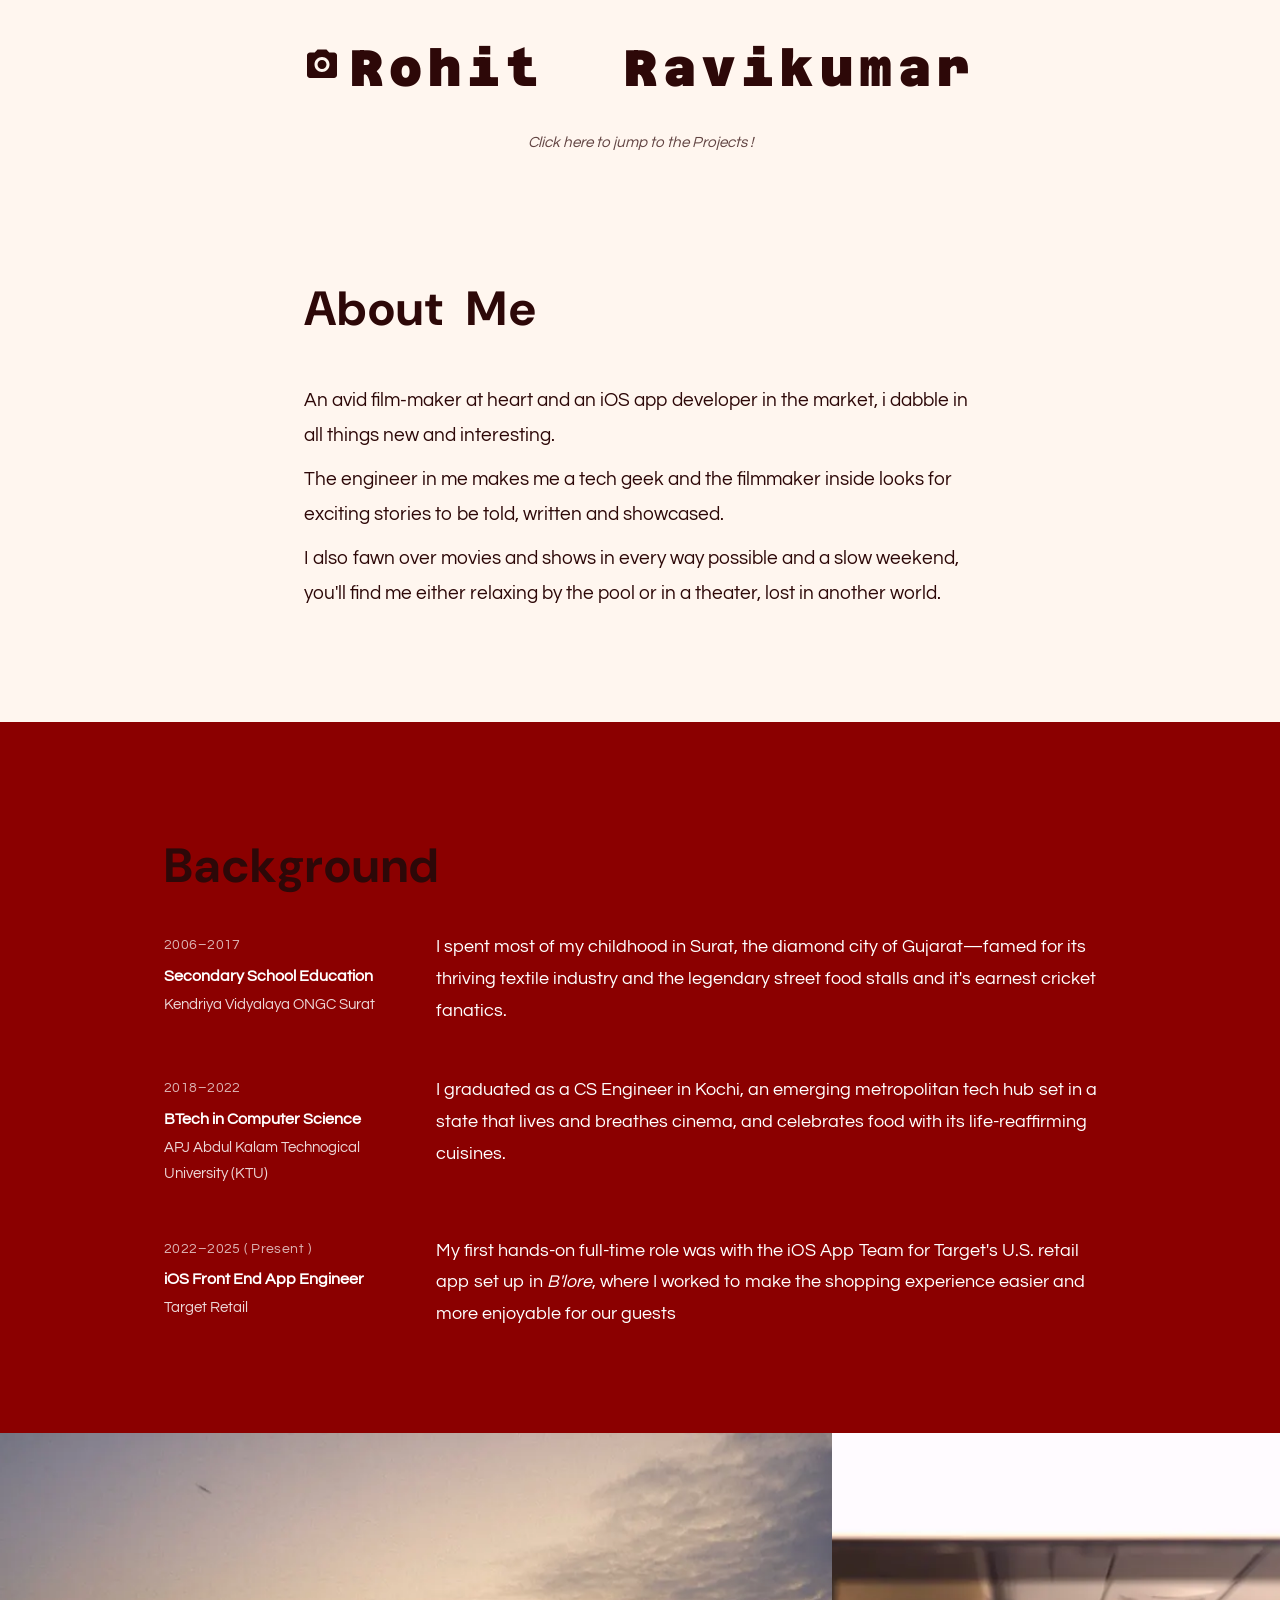
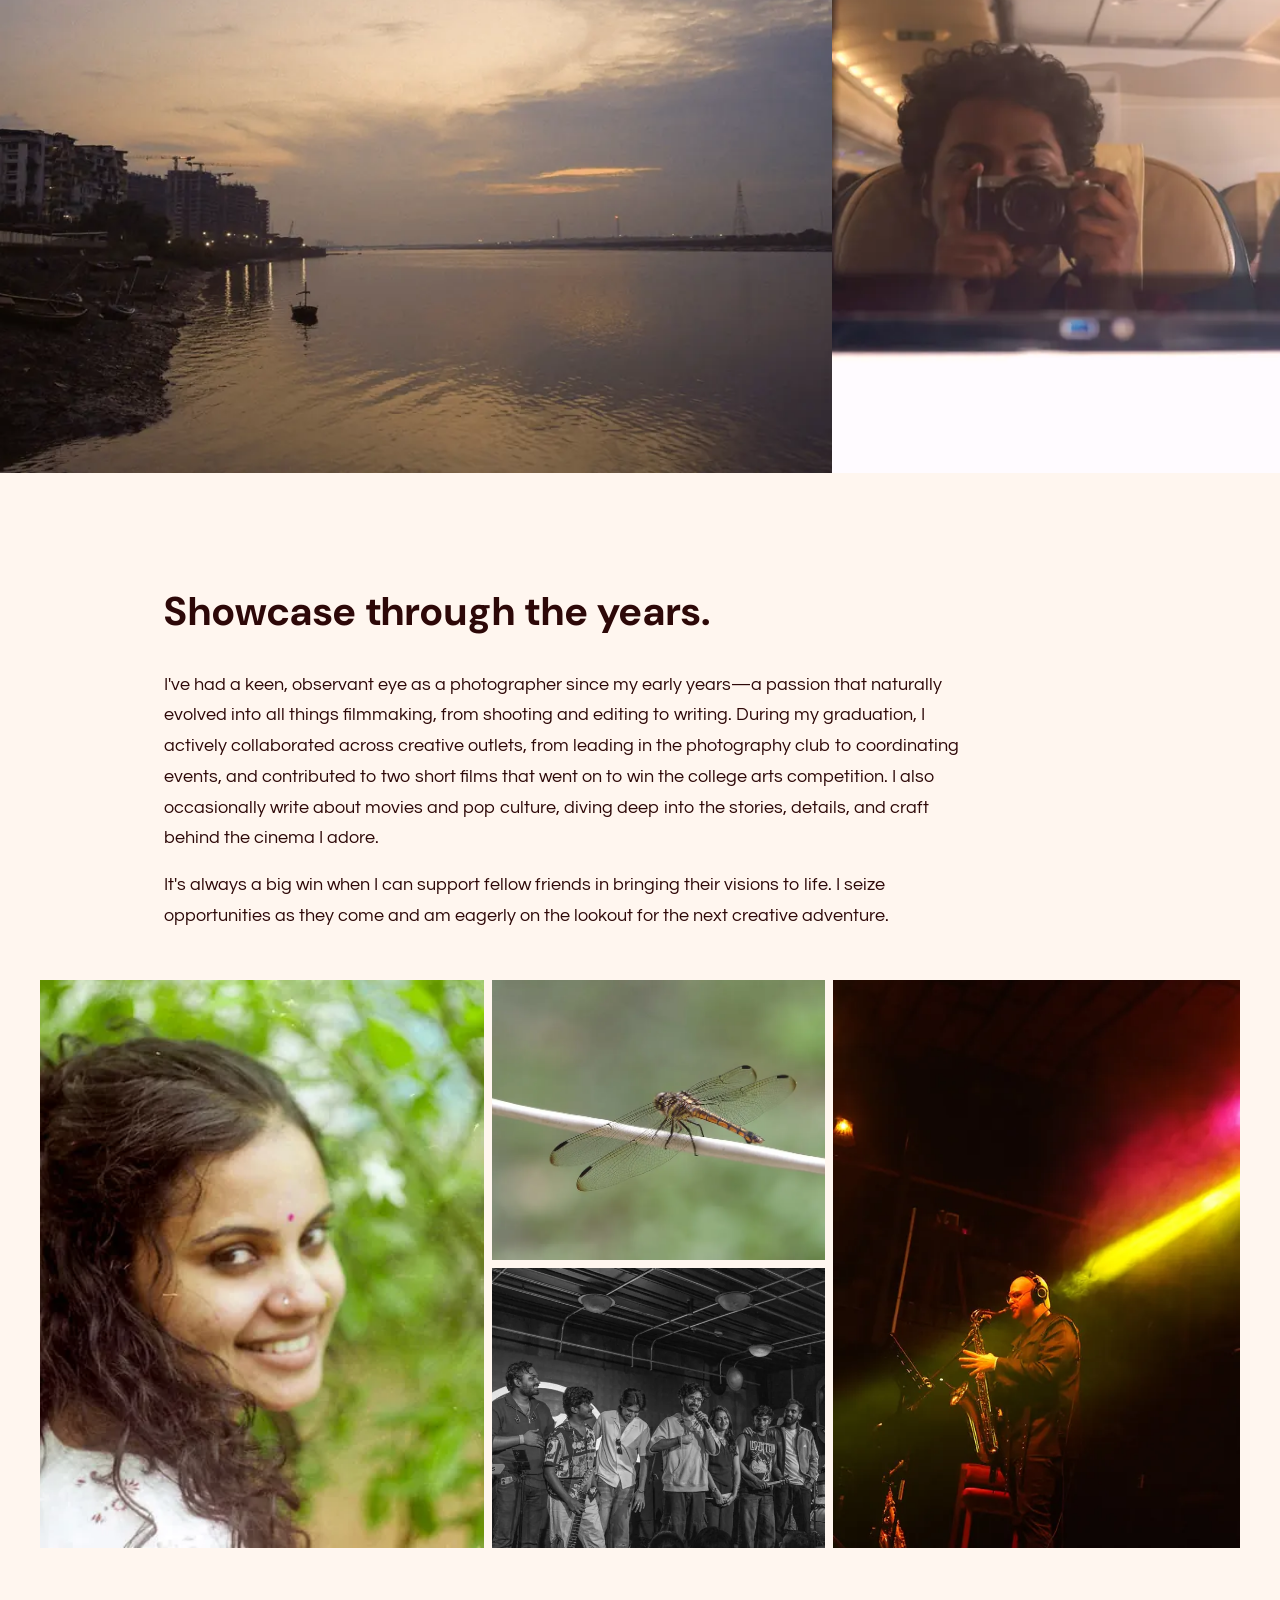
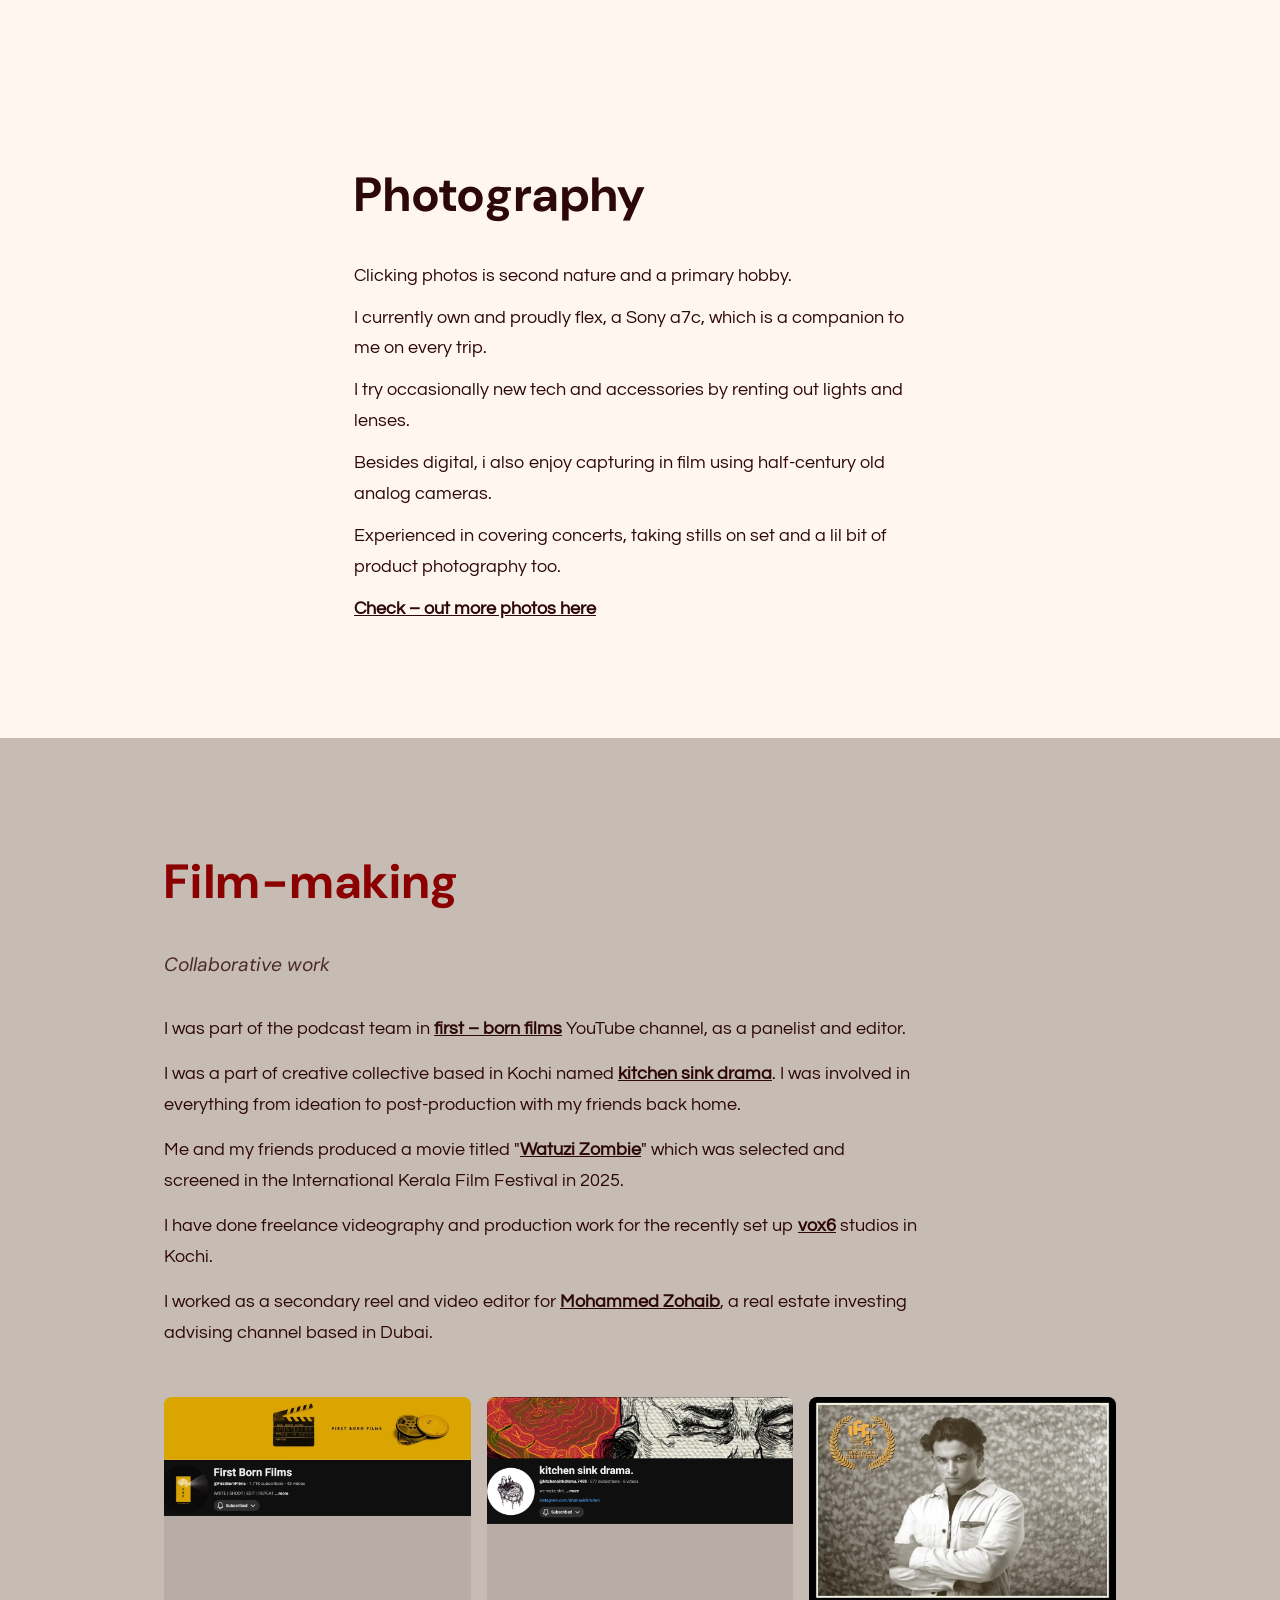
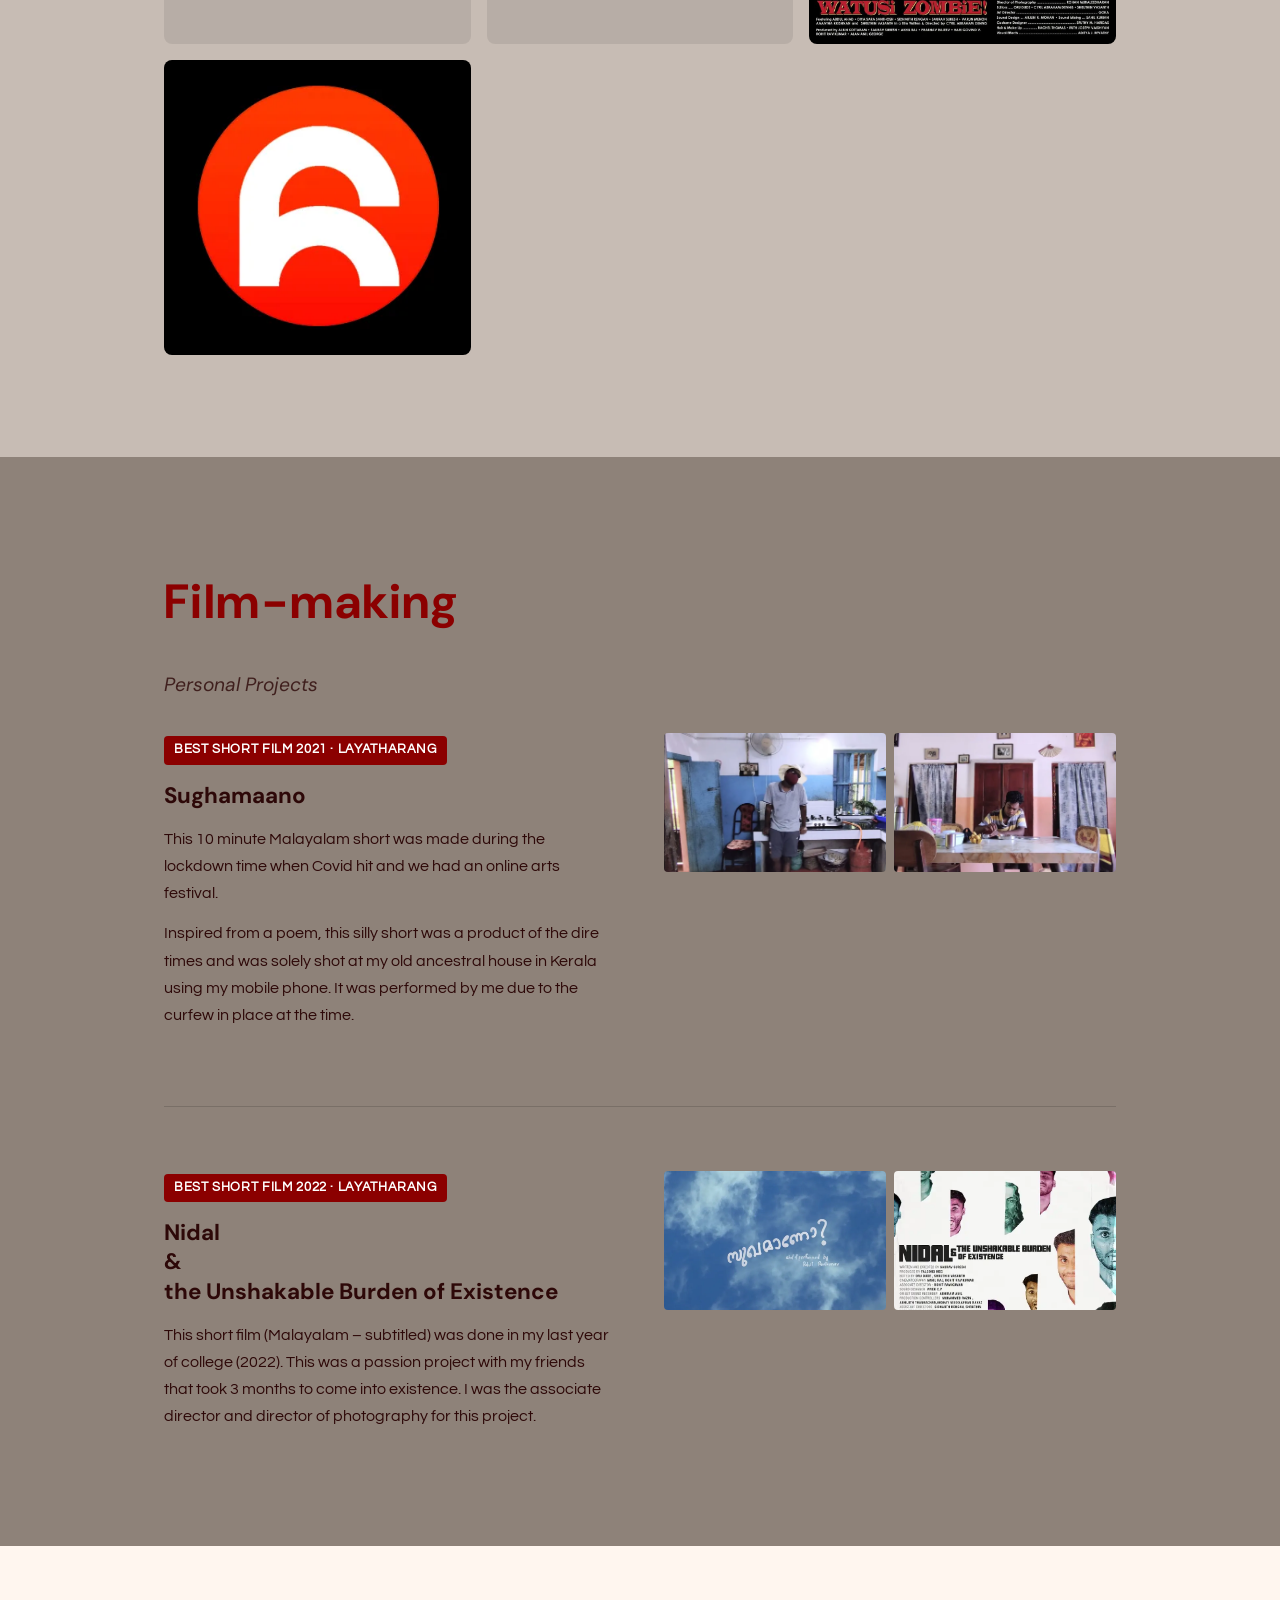
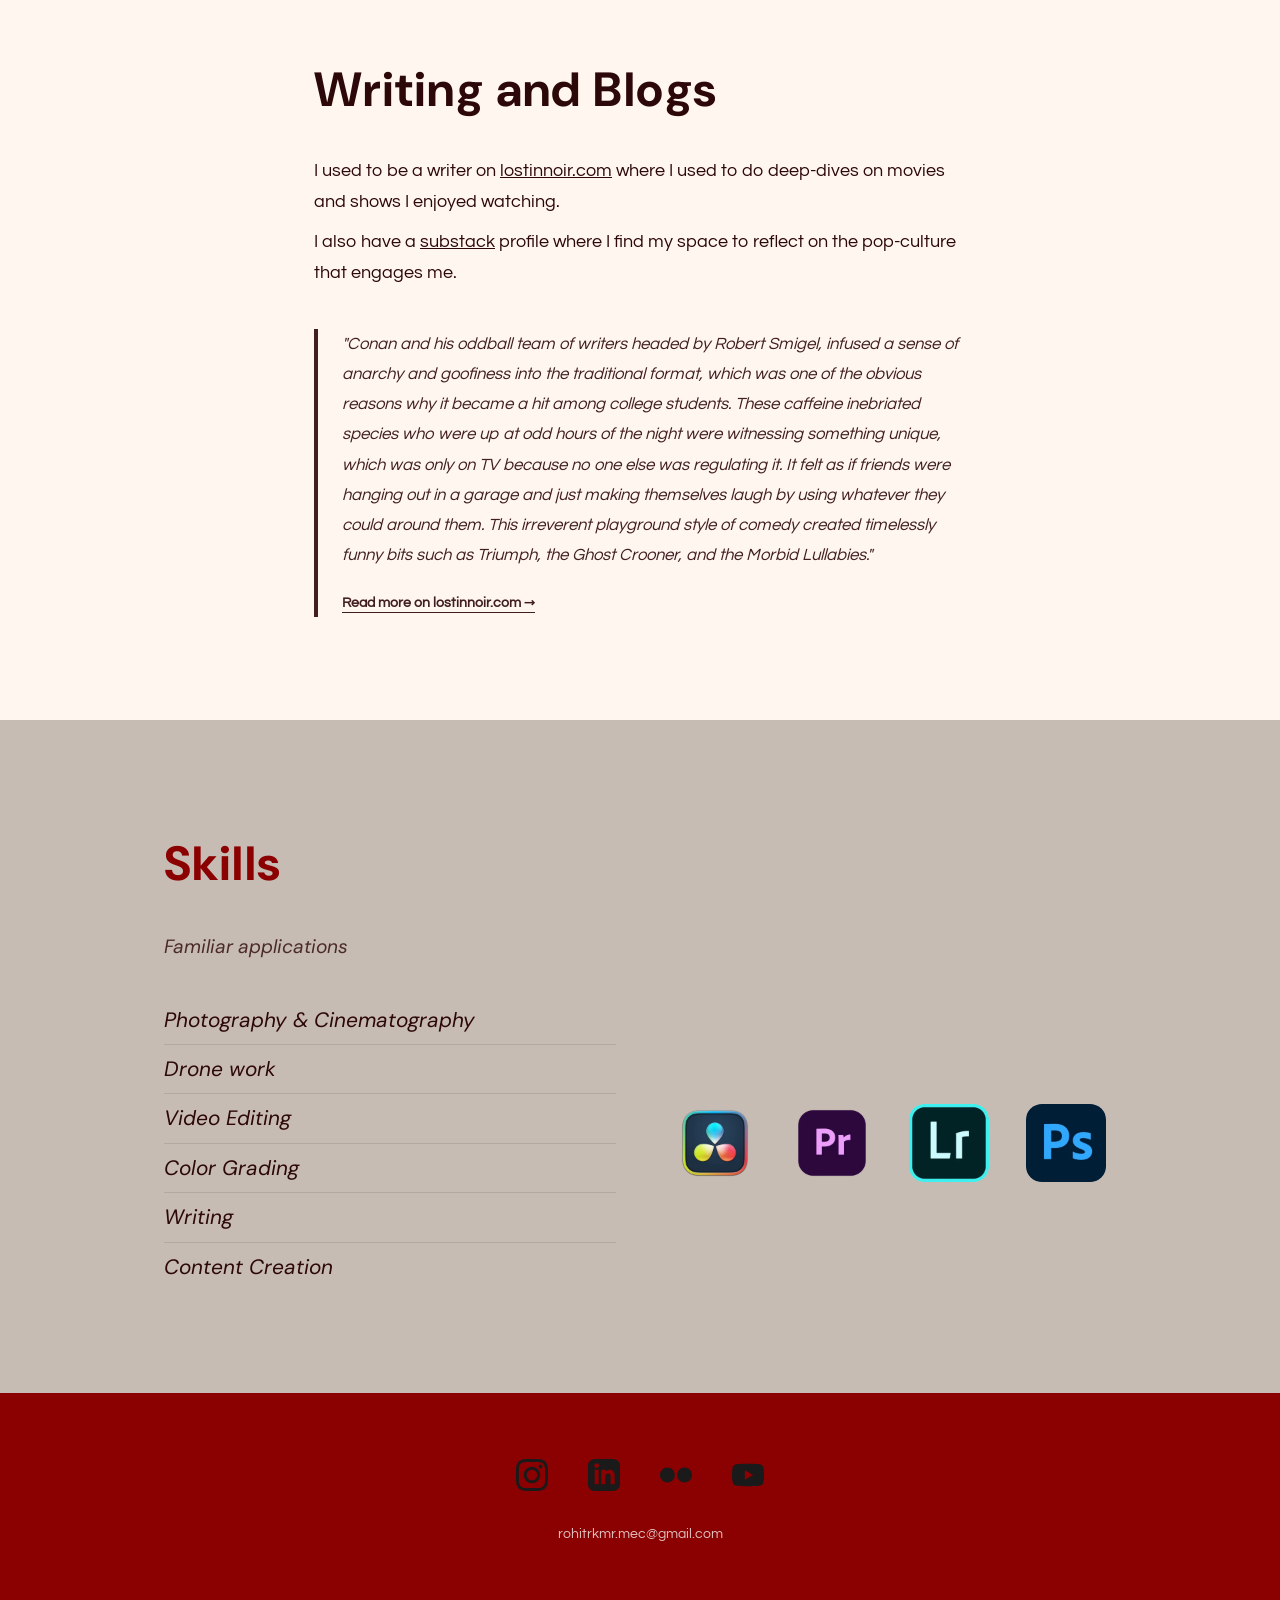
==== commit c93e37e5: "Serve compressed WebP images with responsive hero photos Replace the full-size originals in the page" ====
--- a/index.html
+++ b/index.html
@@ -114,13 +114,25 @@
   <div class="hero-photos-grid">
     <img
       class="hero-photo--wide"
-      src="images/fe54a2daba9c4405b52fd4124c3318ec.jpg"
+      src="images/hero-waterfront-1600.webp"
+      srcset="images/hero-waterfront-640.webp 640w,
+              images/hero-waterfront-1024.webp 1024w,
+              images/hero-waterfront-1600.webp 1600w,
+              images/hero-waterfront-2000.webp 2000w"
+      sizes="(max-width: 768px) 100vw, (min-width: 1360px) 1020px, 75vw"
+      width="2000" height="1333"
       alt="Waterfront at dusk"
       loading="lazy"
     >
     <img
       class="hero-photo--portrait"
-      src="images/2f50def3fa064a92a976de026f94a7ba.jpg"
+      src="images/hero-plane-1600.webp"
+      srcset="images/hero-plane-640.webp 640w,
+              images/hero-plane-1024.webp 1024w,
+              images/hero-plane-1600.webp 1600w,
+              images/hero-plane-2000.webp 2000w"
+      sizes="(max-width: 768px) 100vw, (min-width: 1360px) 1020px, 75vw"
+      width="2000" height="1333"
       alt="Rohit with camera on a plane"
       loading="lazy"
     >
@@ -146,22 +158,26 @@
   <!-- Full-bleed photo collage — no container wrapper intentional -->
   <div class="photo-collage">
     <img class="collage-img--1"
-      src="images/66da37c07e004c50b935f6f76b668513.jpg"
+      src="images/collage-saxophonist.webp"
+      width="799" height="479"
       alt="Concert photography — saxophonist under stage lights"
       loading="lazy"
     >
     <img class="collage-img--2"
-      src="images/b7c112c7889e4e52a69ee16554325913.jpg"
+      src="images/collage-portrait.webp"
+      width="800" height="591"
       alt="Portrait photography"
       loading="lazy"
     >
     <img class="collage-img--3"
-      src="images/0fef56a819784b74803ca94301757ac2.jpg"
+      src="images/collage-dragonfly.webp"
+      width="799" height="533"
       alt="Nature photography — dragonfly macro"
       loading="lazy"
     >
     <img class="collage-img--4"
-      src="images/c2524a3473174f8cb57a6ce0c07d3a37.jpg"
+      src="images/collage-band.webp"
+      width="533" height="799"
       alt="Band performance — group on stage"
       loading="lazy"
     >
@@ -237,7 +253,8 @@
       <div class="channel-card">
         <a href="https://www.youtube.com/@FirstBornFilms/videos" target="_blank" rel="noopener">
           <img
-            src="images/d7929fa7d4514bbc887a25406f501eba.png"
+            src="images/channel-first-born-films.webp"
+            width="1000" height="389"
             alt="First Born Films — YouTube Channel"
             loading="lazy"
           >
@@ -246,7 +263,8 @@
       <div class="channel-card">
         <a href="https://www.youtube.com/@kitchensinkdrama.7498/videos" target="_blank" rel="noopener">
           <img
-            src="images/6e80e95abc16464a927bfded99a59371.png"
+            src="images/channel-kitchen-sink-drama.webp"
+            width="1000" height="417"
             alt="Kitchen Sink Drama — YouTube Channel"
             loading="lazy"
           >
@@ -255,7 +273,8 @@
       <div class="channel-card">
         <a href="https://www.vox6studios.com/" target="_blank" rel="noopener">
           <img
-            src="images/149f7f62149c45138793bc778e334fbd.jpg"
+            src="images/channel-vox6-studios.webp"
+            width="1000" height="806"
             alt="Vox6 Studios — freelance work"
             loading="lazy"
           >
@@ -264,7 +283,8 @@
       <div class="channel-card">
         <a href="https://www.youtube.com/@MohammedZohaib86" target="_blank" rel="noopener">
           <img
-            src="images/a6f556b2a5f74ba089da9ca9ab183f34.png"
+            src="images/channel-mohammed-zohaib.webp"
+            width="382" height="368"
             alt="Mohammed Zohaib — YouTube Channel"
             loading="lazy"
           >
@@ -296,12 +316,14 @@
       </div>
       <div class="project-images">
         <img
-          src="images/f2c636ed5fb04321afecc0a3260297b0.png"
+          src="images/project-sughamaano-title.webp"
+          width="960" height="696"
           alt="Sughamaano — title card"
           loading="lazy"
         >
         <img
-          src="images/3625c594557c4156811033b283bea3a1.jpg"
+          src="images/project-sughamaano-still.webp"
+          width="960" height="723"
           alt="Sughamaano — film still"
           loading="lazy"
         >
@@ -317,12 +339,14 @@
       </div>
       <div class="project-images">
         <img
-          src="images/74b3bd6f74cb4a8c8609e99c4a0d7e01.jpg"
+          src="images/project-nidal-busts.webp"
+          width="960" height="518"
           alt="Nidal — colourful busts poster"
           loading="lazy"
         >
         <img
-          src="images/f71c1f7cf7e4461d9214abd8bc76ade2.webp"
+          src="images/project-nidal-poster.webp"
+          width="675" height="900"
           alt="Nidal — the Unshakable Burden of Existence poster"
           loading="lazy"
         >
@@ -392,25 +416,29 @@
 
       <div class="app-icons">
         <img
-          src="images/fe48041d888e4ce798ff1a32a119eb62.png"
+          src="images/icon-davinci-resolve.webp"
+          width="240" height="240"
           alt="DaVinci Resolve"
           title="DaVinci Resolve"
           loading="lazy"
         >
         <img
-          src="images/d04467e14f884f63a7183d8689bc6aa4.png"
+          src="images/icon-premiere-pro.webp"
+          width="240" height="240"
           alt="Adobe Premiere Pro"
           title="Adobe Premiere Pro"
           loading="lazy"
         >
         <img
-          src="images/1219eb3f78d94716b788c371ec51d972.png"
+          src="images/icon-lightroom.webp"
+          width="240" height="234"
           alt="Adobe Lightroom"
           title="Adobe Lightroom"
           loading="lazy"
         >
         <img
-          src="images/4dfc9662abb341d8b98334f6859c64ec.png"
+          src="images/icon-photoshop.webp"
+          width="240" height="234"
           alt="Adobe Photoshop"
           title="Adobe Photoshop"
           loading="lazy"
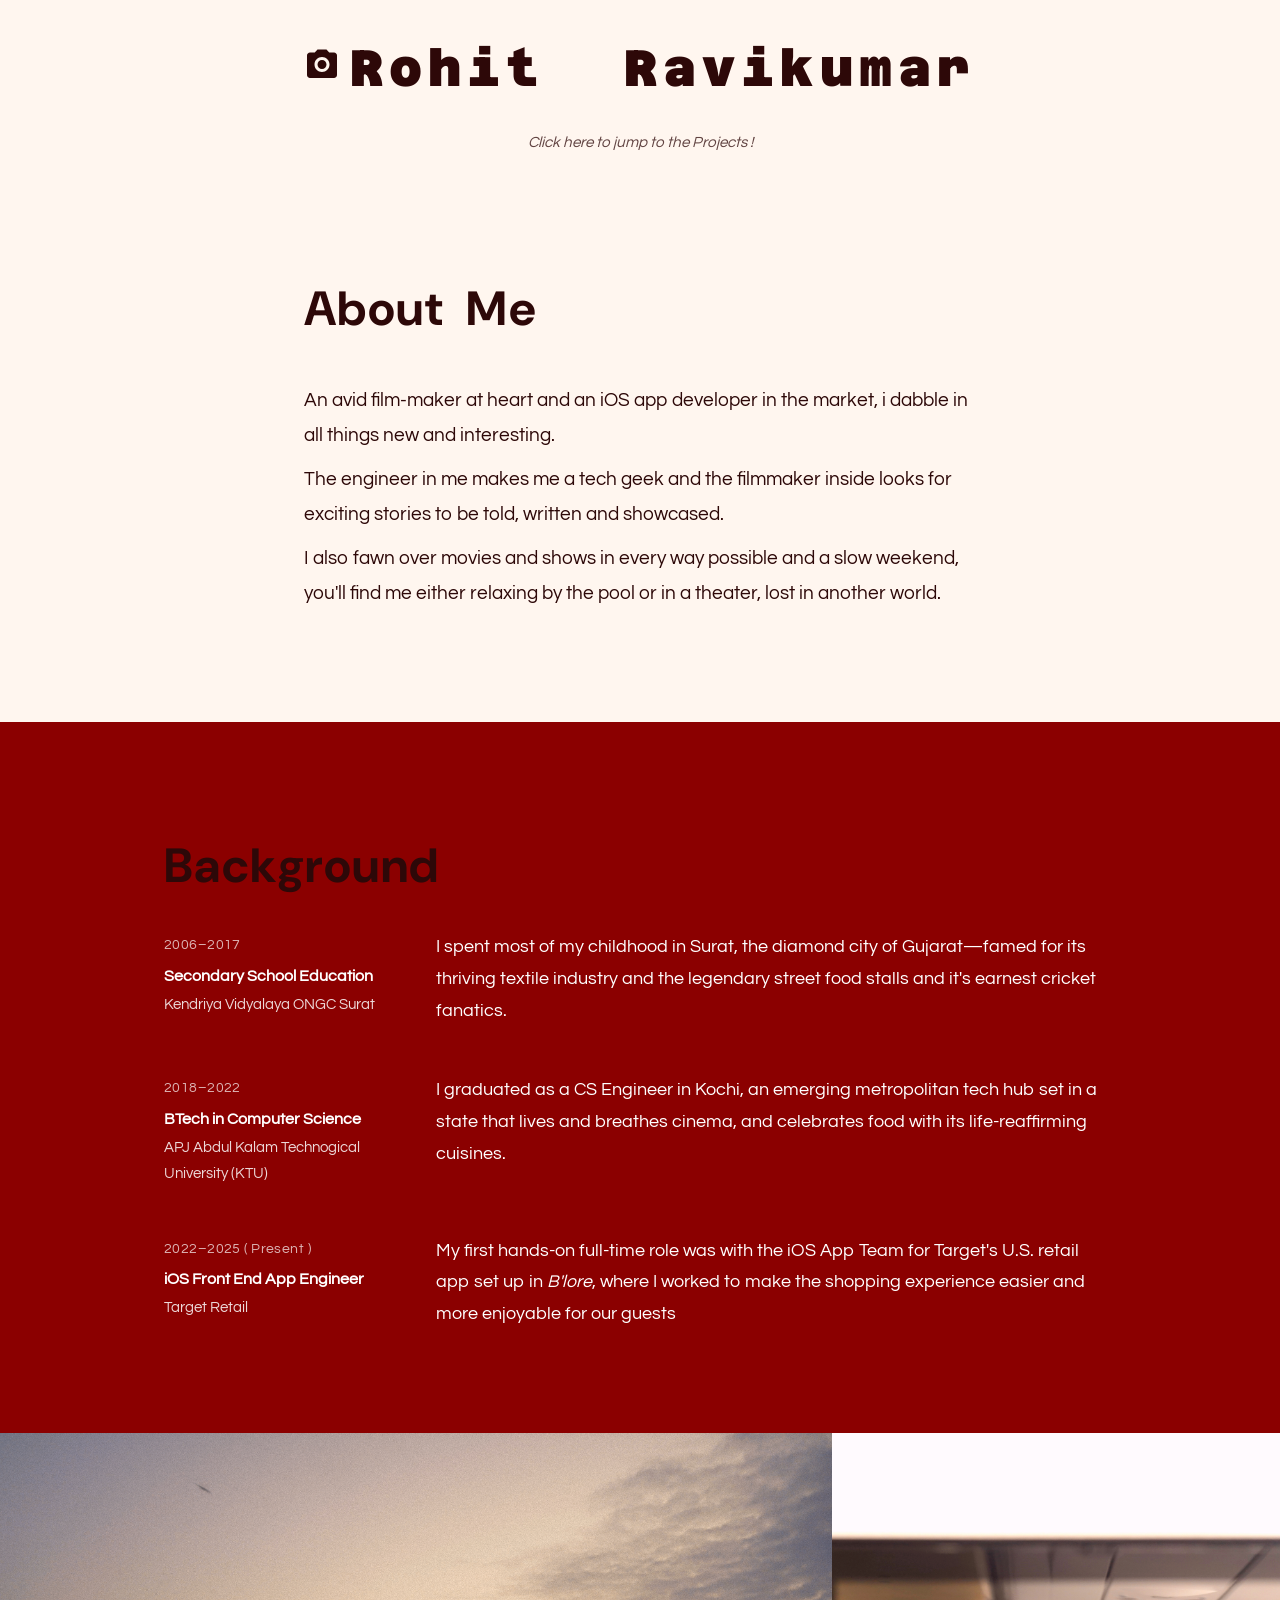
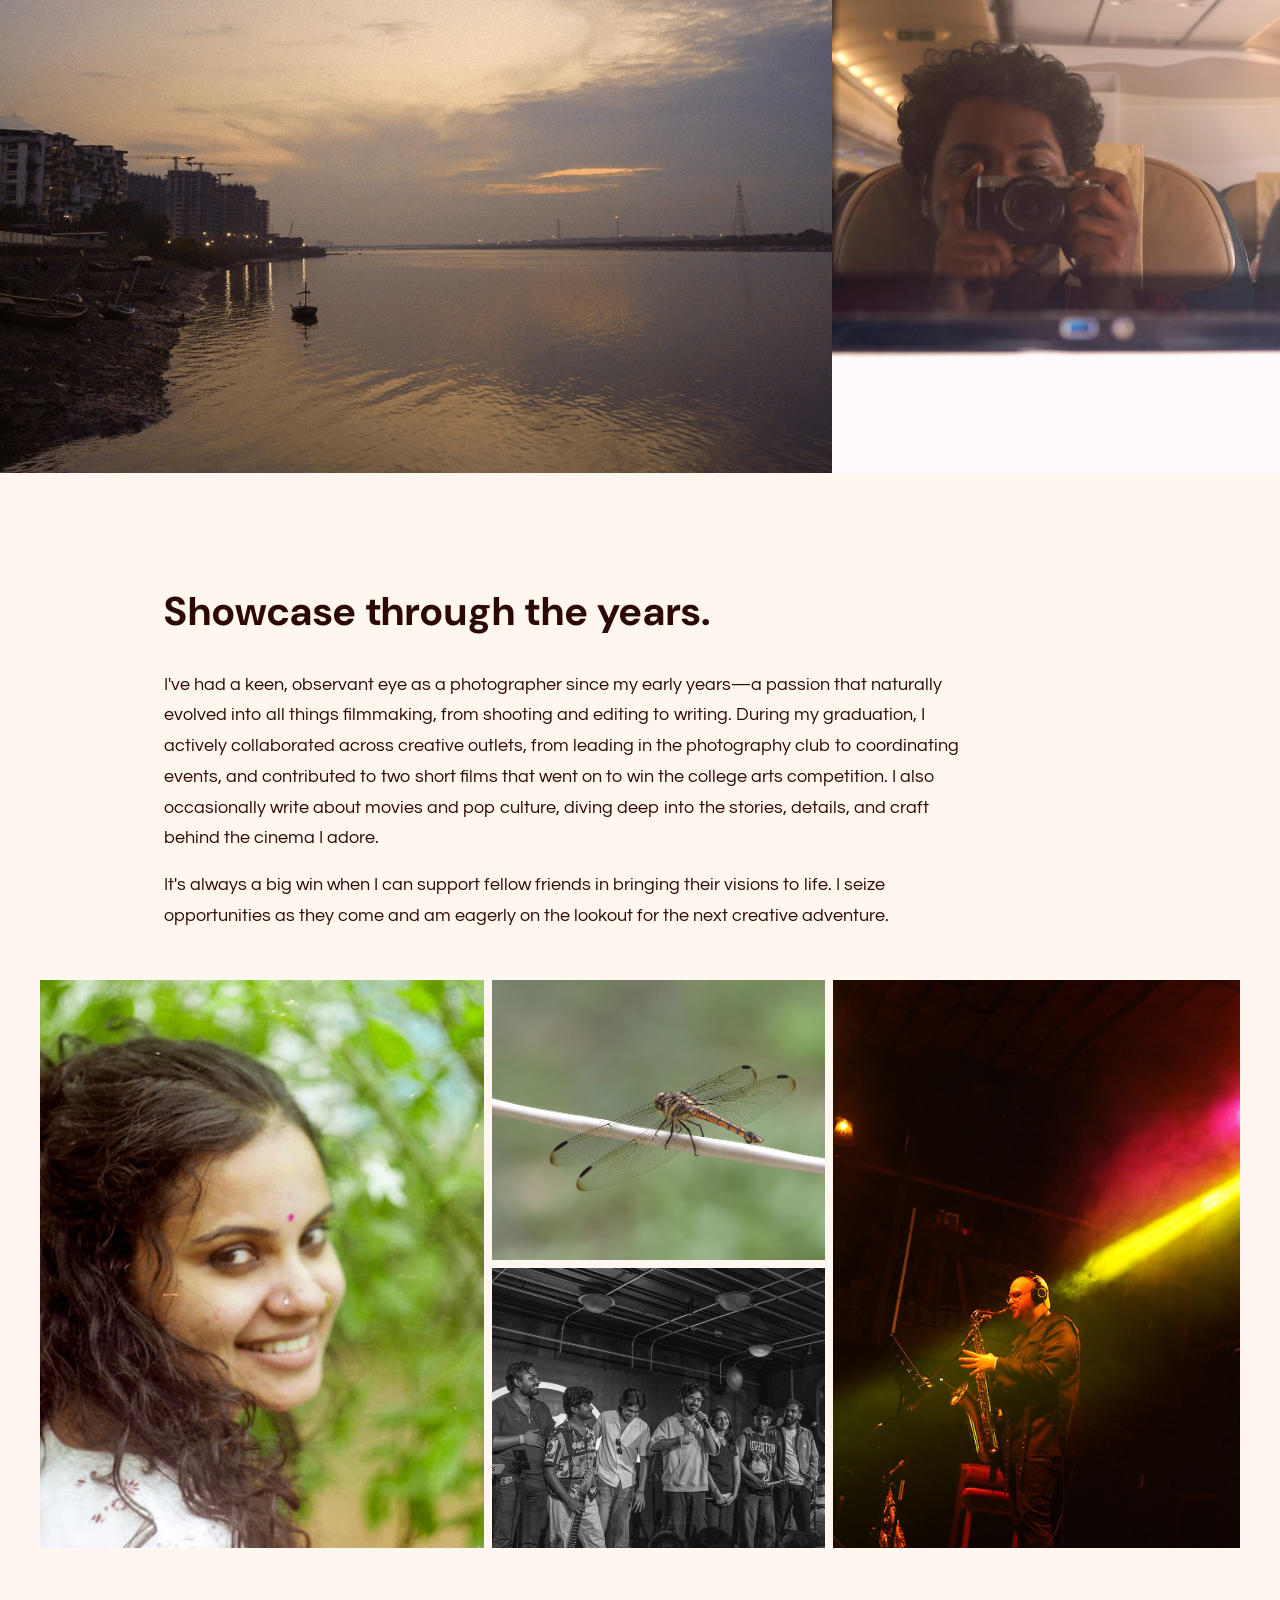
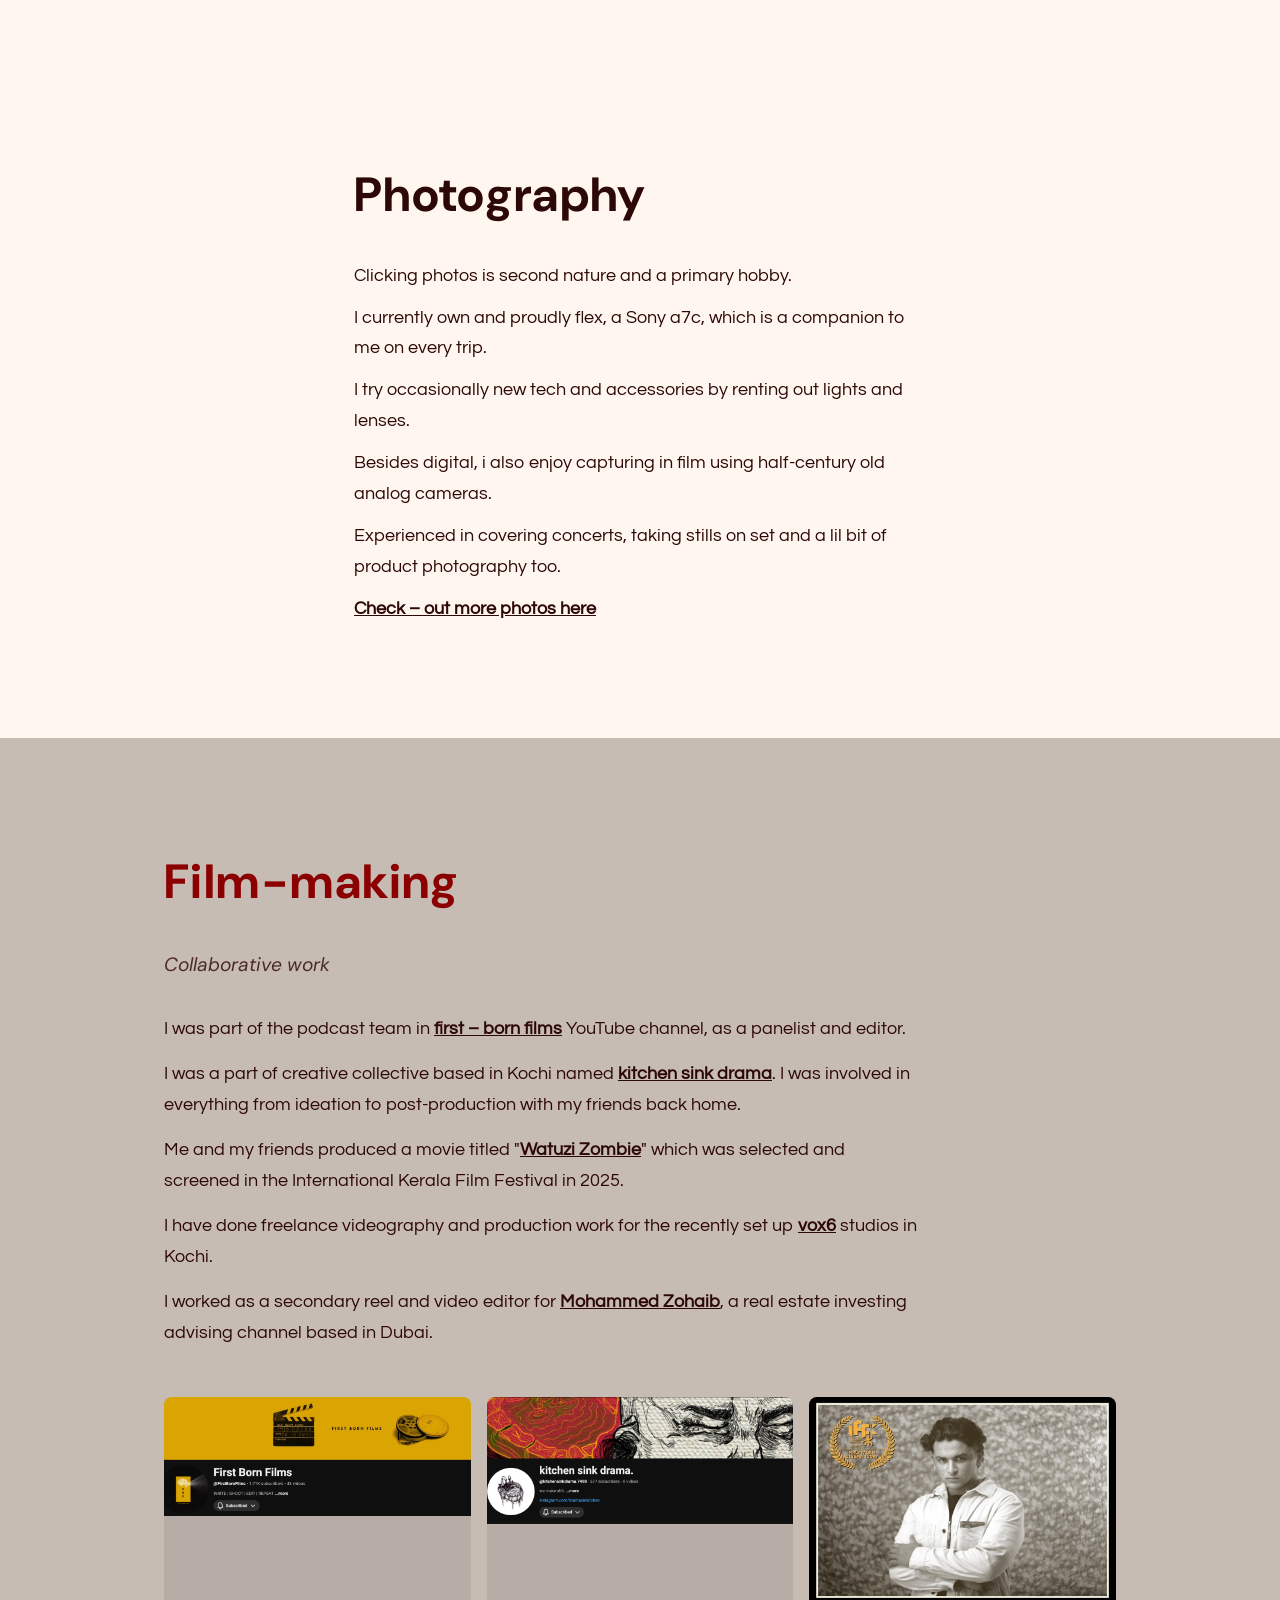
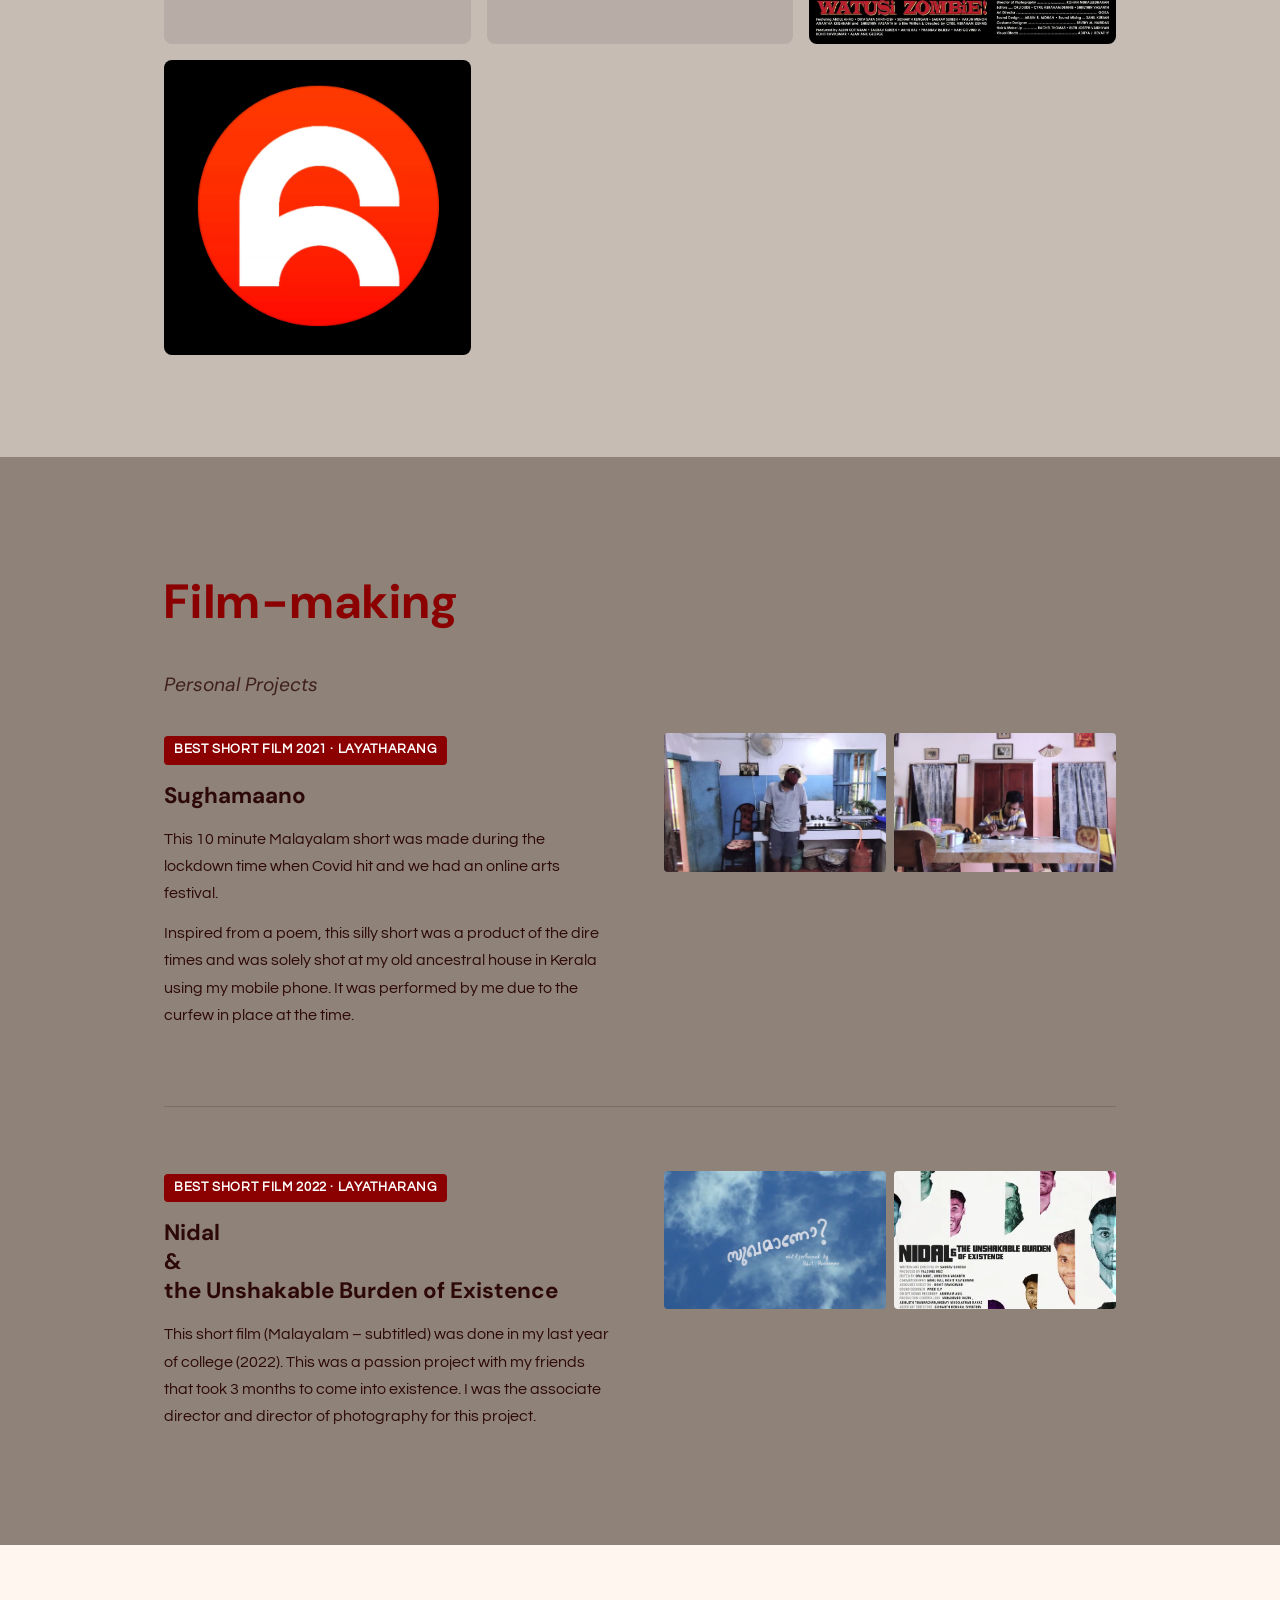
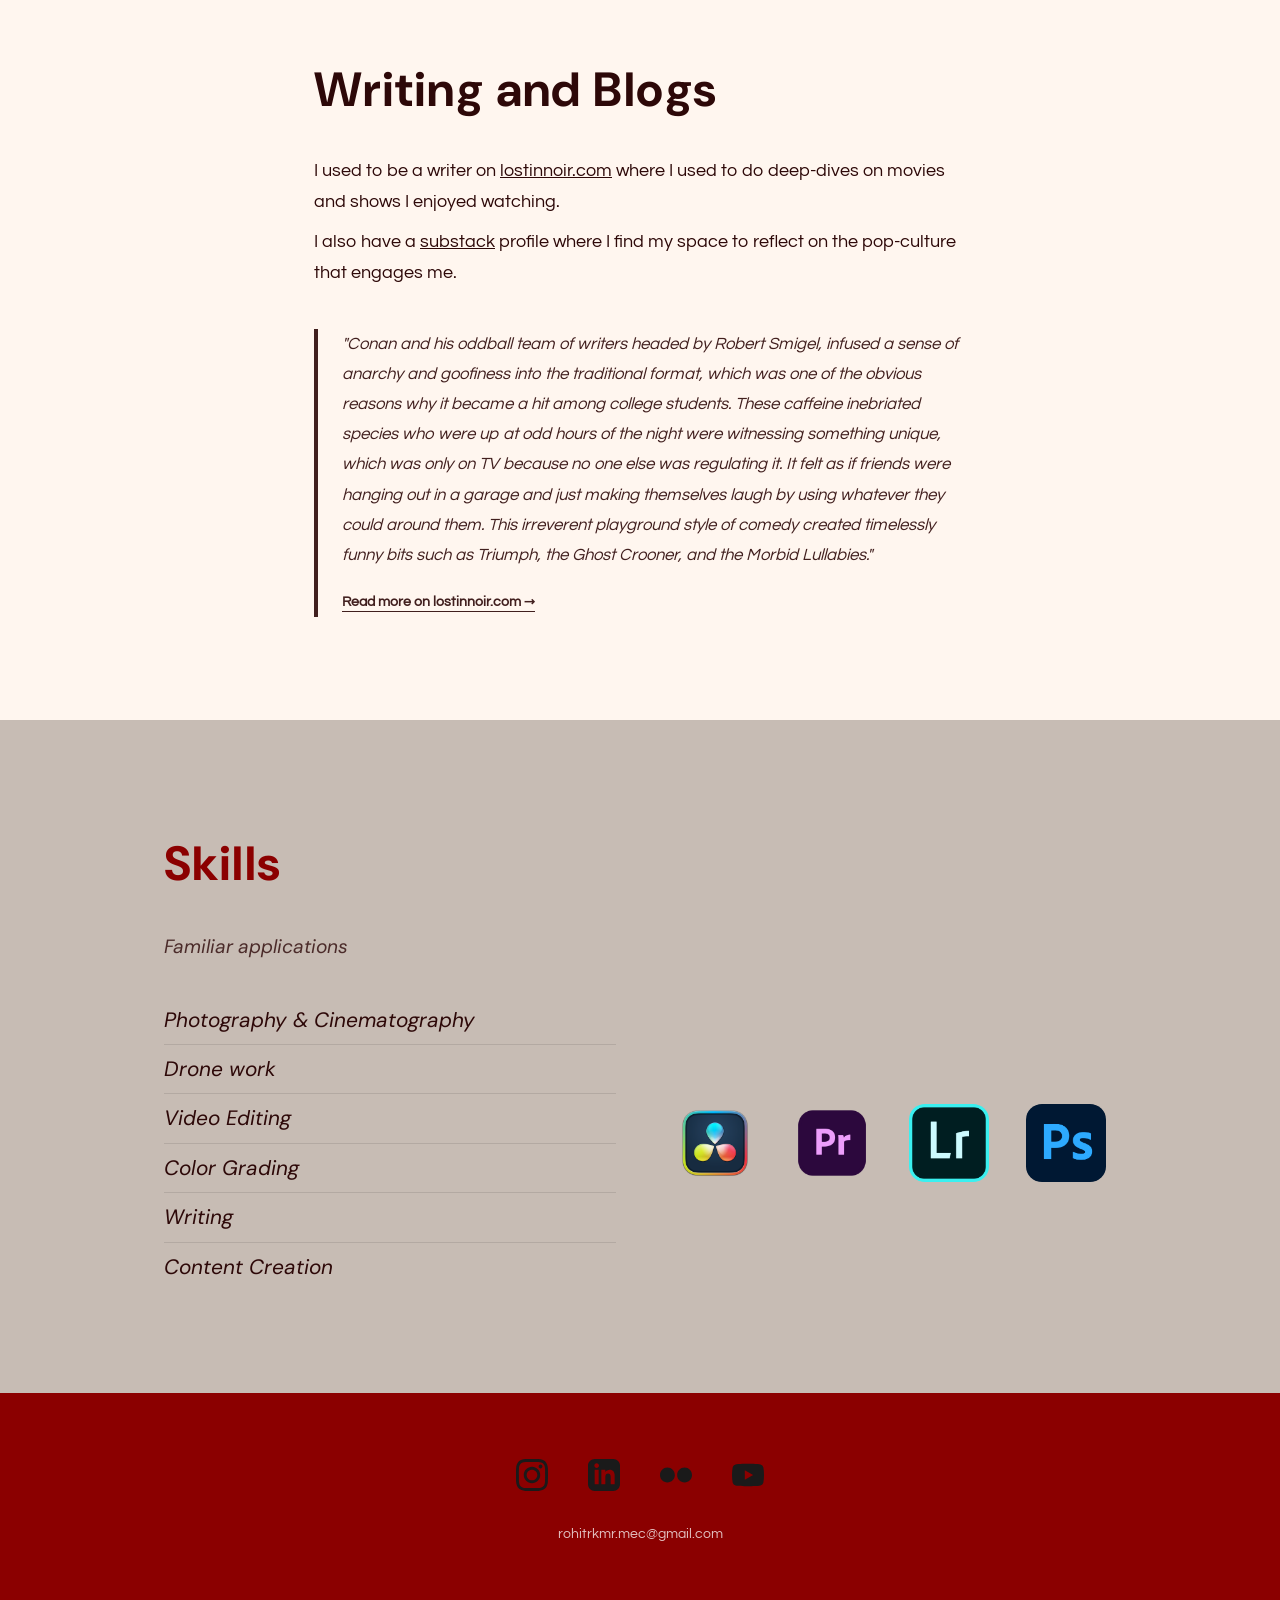
==== commit 920aa9c7: "Revert "Serve compressed WebP images with responsive hero photos" This reverts commit c93e37e. Image" ====
--- a/index.html
+++ b/index.html
@@ -114,25 +114,13 @@
   <div class="hero-photos-grid">
     <img
       class="hero-photo--wide"
-      src="images/hero-waterfront-1600.webp"
-      srcset="images/hero-waterfront-640.webp 640w,
-              images/hero-waterfront-1024.webp 1024w,
-              images/hero-waterfront-1600.webp 1600w,
-              images/hero-waterfront-2000.webp 2000w"
-      sizes="(max-width: 768px) 100vw, (min-width: 1360px) 1020px, 75vw"
-      width="2000" height="1333"
+      src="images/fe54a2daba9c4405b52fd4124c3318ec.jpg"
       alt="Waterfront at dusk"
       loading="lazy"
     >
     <img
       class="hero-photo--portrait"
-      src="images/hero-plane-1600.webp"
-      srcset="images/hero-plane-640.webp 640w,
-              images/hero-plane-1024.webp 1024w,
-              images/hero-plane-1600.webp 1600w,
-              images/hero-plane-2000.webp 2000w"
-      sizes="(max-width: 768px) 100vw, (min-width: 1360px) 1020px, 75vw"
-      width="2000" height="1333"
+      src="images/2f50def3fa064a92a976de026f94a7ba.jpg"
       alt="Rohit with camera on a plane"
       loading="lazy"
     >
@@ -158,26 +146,22 @@
   <!-- Full-bleed photo collage — no container wrapper intentional -->
   <div class="photo-collage">
     <img class="collage-img--1"
-      src="images/collage-saxophonist.webp"
-      width="799" height="479"
+      src="images/66da37c07e004c50b935f6f76b668513.jpg"
       alt="Concert photography — saxophonist under stage lights"
       loading="lazy"
     >
     <img class="collage-img--2"
-      src="images/collage-portrait.webp"
-      width="800" height="591"
+      src="images/b7c112c7889e4e52a69ee16554325913.jpg"
       alt="Portrait photography"
       loading="lazy"
     >
     <img class="collage-img--3"
-      src="images/collage-dragonfly.webp"
-      width="799" height="533"
+      src="images/0fef56a819784b74803ca94301757ac2.jpg"
       alt="Nature photography — dragonfly macro"
       loading="lazy"
     >
     <img class="collage-img--4"
-      src="images/collage-band.webp"
-      width="533" height="799"
+      src="images/c2524a3473174f8cb57a6ce0c07d3a37.jpg"
       alt="Band performance — group on stage"
       loading="lazy"
     >
@@ -253,8 +237,7 @@
       <div class="channel-card">
         <a href="https://www.youtube.com/@FirstBornFilms/videos" target="_blank" rel="noopener">
           <img
-            src="images/channel-first-born-films.webp"
-            width="1000" height="389"
+            src="images/d7929fa7d4514bbc887a25406f501eba.png"
             alt="First Born Films — YouTube Channel"
             loading="lazy"
           >
@@ -263,8 +246,7 @@
       <div class="channel-card">
         <a href="https://www.youtube.com/@kitchensinkdrama.7498/videos" target="_blank" rel="noopener">
           <img
-            src="images/channel-kitchen-sink-drama.webp"
-            width="1000" height="417"
+            src="images/6e80e95abc16464a927bfded99a59371.png"
             alt="Kitchen Sink Drama — YouTube Channel"
             loading="lazy"
           >
@@ -273,8 +255,7 @@
       <div class="channel-card">
         <a href="https://www.vox6studios.com/" target="_blank" rel="noopener">
           <img
-            src="images/channel-vox6-studios.webp"
-            width="1000" height="806"
+            src="images/149f7f62149c45138793bc778e334fbd.jpg"
             alt="Vox6 Studios — freelance work"
             loading="lazy"
           >
@@ -283,8 +264,7 @@
       <div class="channel-card">
         <a href="https://www.youtube.com/@MohammedZohaib86" target="_blank" rel="noopener">
           <img
-            src="images/channel-mohammed-zohaib.webp"
-            width="382" height="368"
+            src="images/a6f556b2a5f74ba089da9ca9ab183f34.png"
             alt="Mohammed Zohaib — YouTube Channel"
             loading="lazy"
           >
@@ -316,14 +296,12 @@
       </div>
       <div class="project-images">
         <img
-          src="images/project-sughamaano-title.webp"
-          width="960" height="696"
+          src="images/f2c636ed5fb04321afecc0a3260297b0.png"
           alt="Sughamaano — title card"
           loading="lazy"
         >
         <img
-          src="images/project-sughamaano-still.webp"
-          width="960" height="723"
+          src="images/3625c594557c4156811033b283bea3a1.jpg"
           alt="Sughamaano — film still"
           loading="lazy"
         >
@@ -339,14 +317,12 @@
       </div>
       <div class="project-images">
         <img
-          src="images/project-nidal-busts.webp"
-          width="960" height="518"
+          src="images/74b3bd6f74cb4a8c8609e99c4a0d7e01.jpg"
           alt="Nidal — colourful busts poster"
           loading="lazy"
         >
         <img
-          src="images/project-nidal-poster.webp"
-          width="675" height="900"
+          src="images/f71c1f7cf7e4461d9214abd8bc76ade2.webp"
           alt="Nidal — the Unshakable Burden of Existence poster"
           loading="lazy"
         >
@@ -416,29 +392,25 @@
 
       <div class="app-icons">
         <img
-          src="images/icon-davinci-resolve.webp"
-          width="240" height="240"
+          src="images/fe48041d888e4ce798ff1a32a119eb62.png"
           alt="DaVinci Resolve"
           title="DaVinci Resolve"
           loading="lazy"
         >
         <img
-          src="images/icon-premiere-pro.webp"
-          width="240" height="240"
+          src="images/d04467e14f884f63a7183d8689bc6aa4.png"
           alt="Adobe Premiere Pro"
           title="Adobe Premiere Pro"
           loading="lazy"
         >
         <img
-          src="images/icon-lightroom.webp"
-          width="240" height="234"
+          src="images/1219eb3f78d94716b788c371ec51d972.png"
           alt="Adobe Lightroom"
           title="Adobe Lightroom"
           loading="lazy"
         >
         <img
-          src="images/icon-photoshop.webp"
-          width="240" height="234"
+          src="images/4dfc9662abb341d8b98334f6859c64ec.png"
           alt="Adobe Photoshop"
           title="Adobe Photoshop"
           loading="lazy"
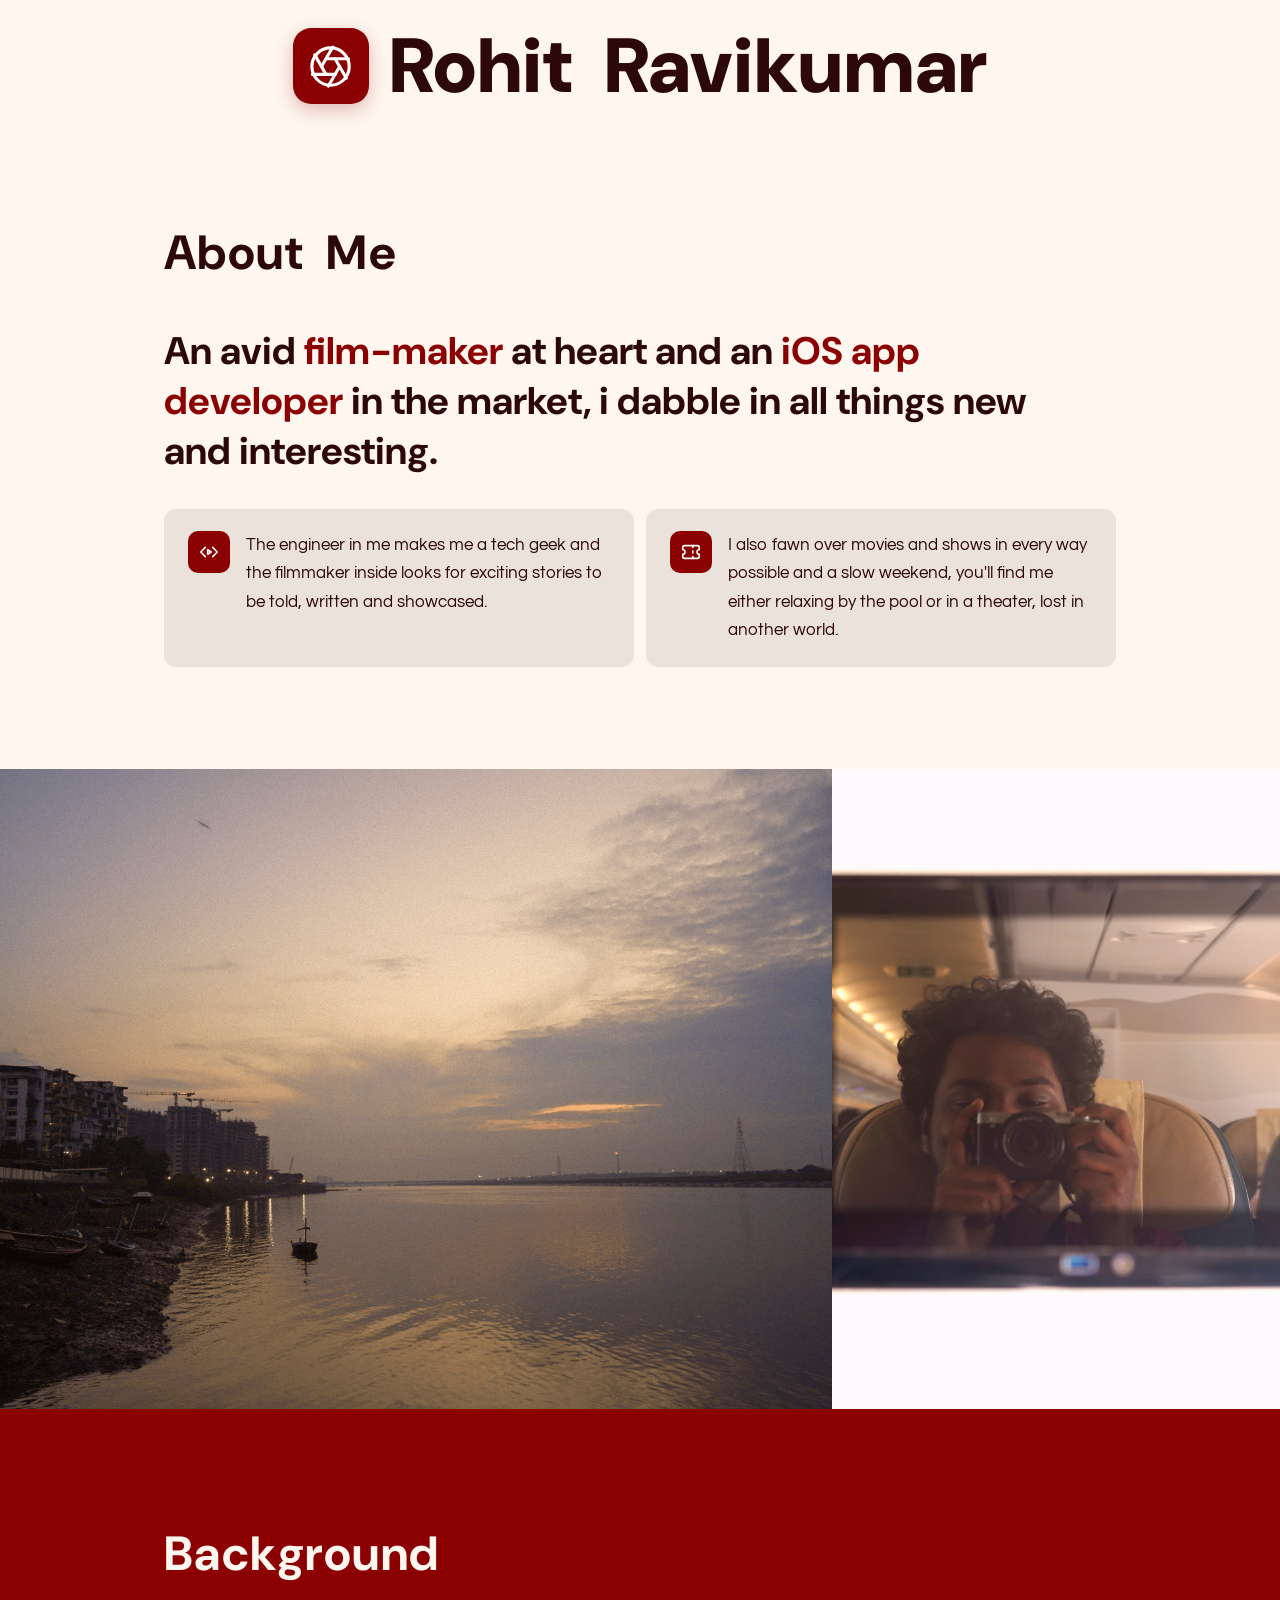
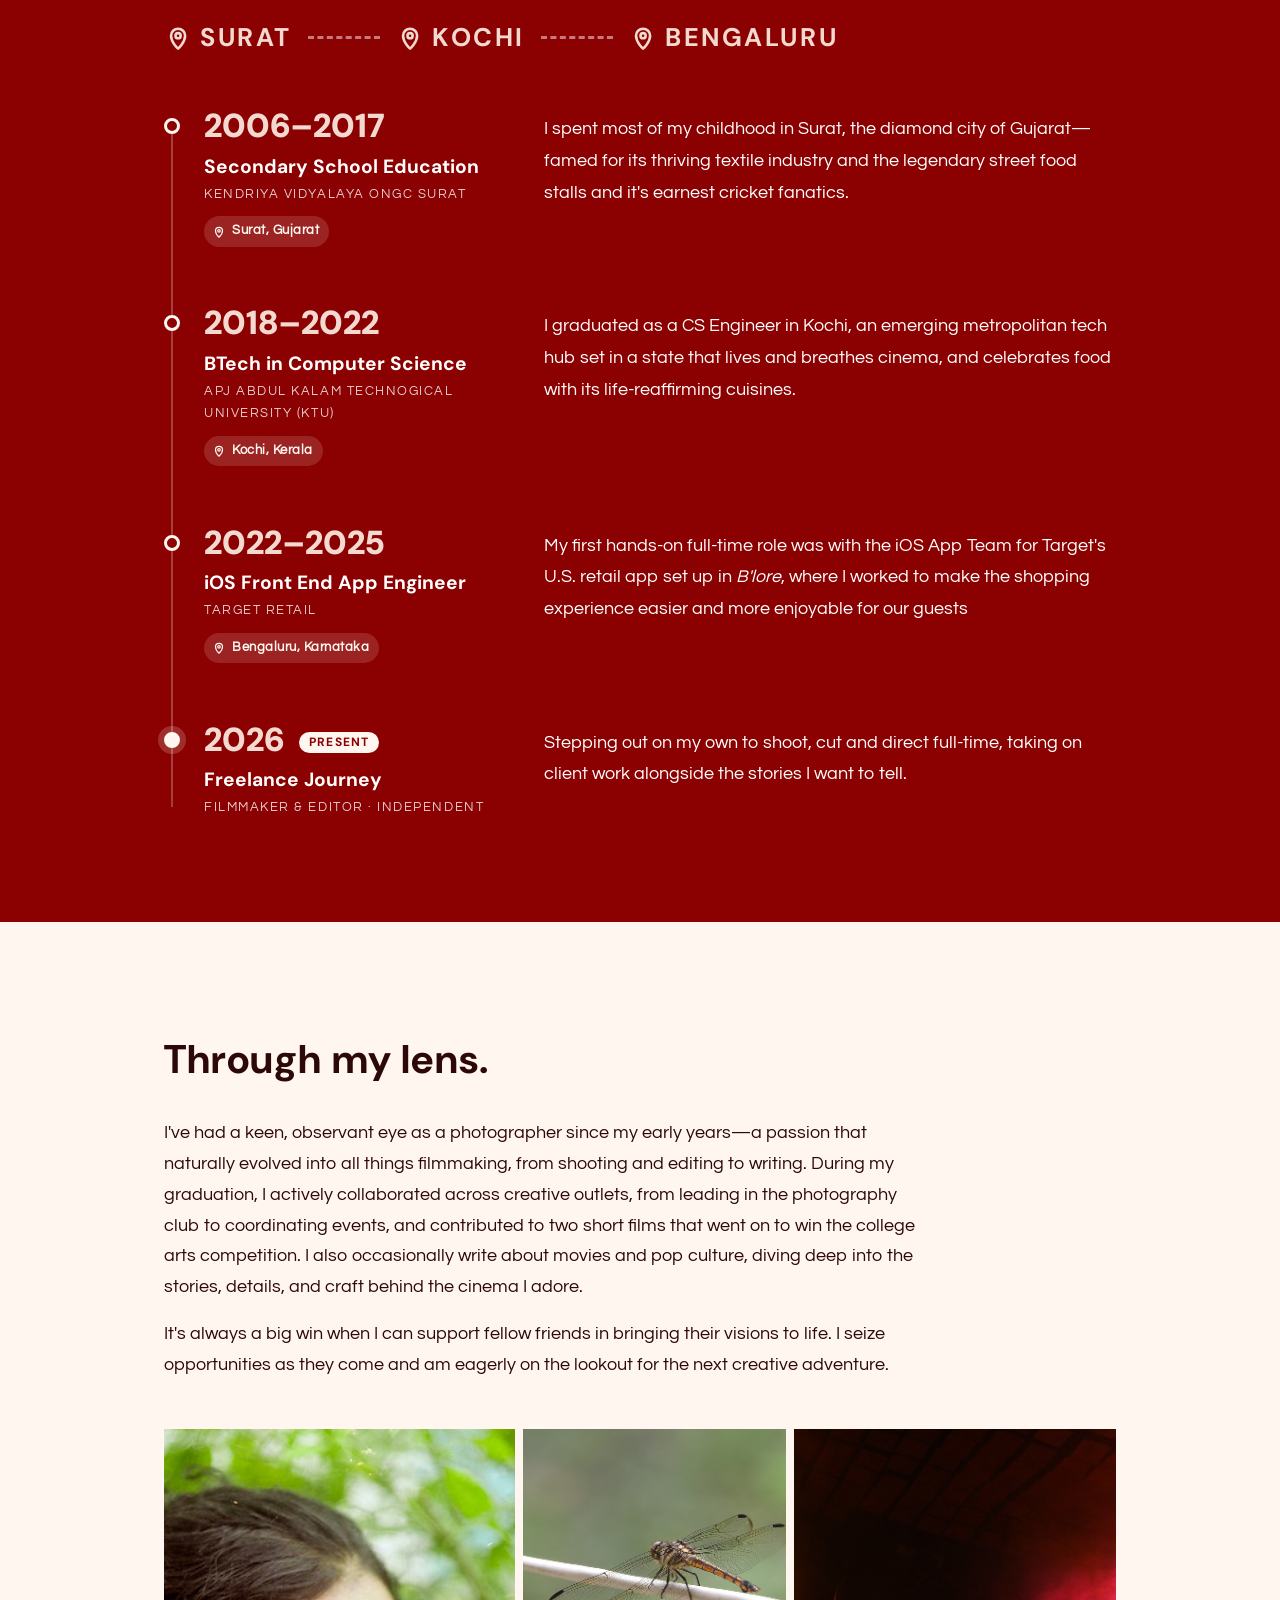
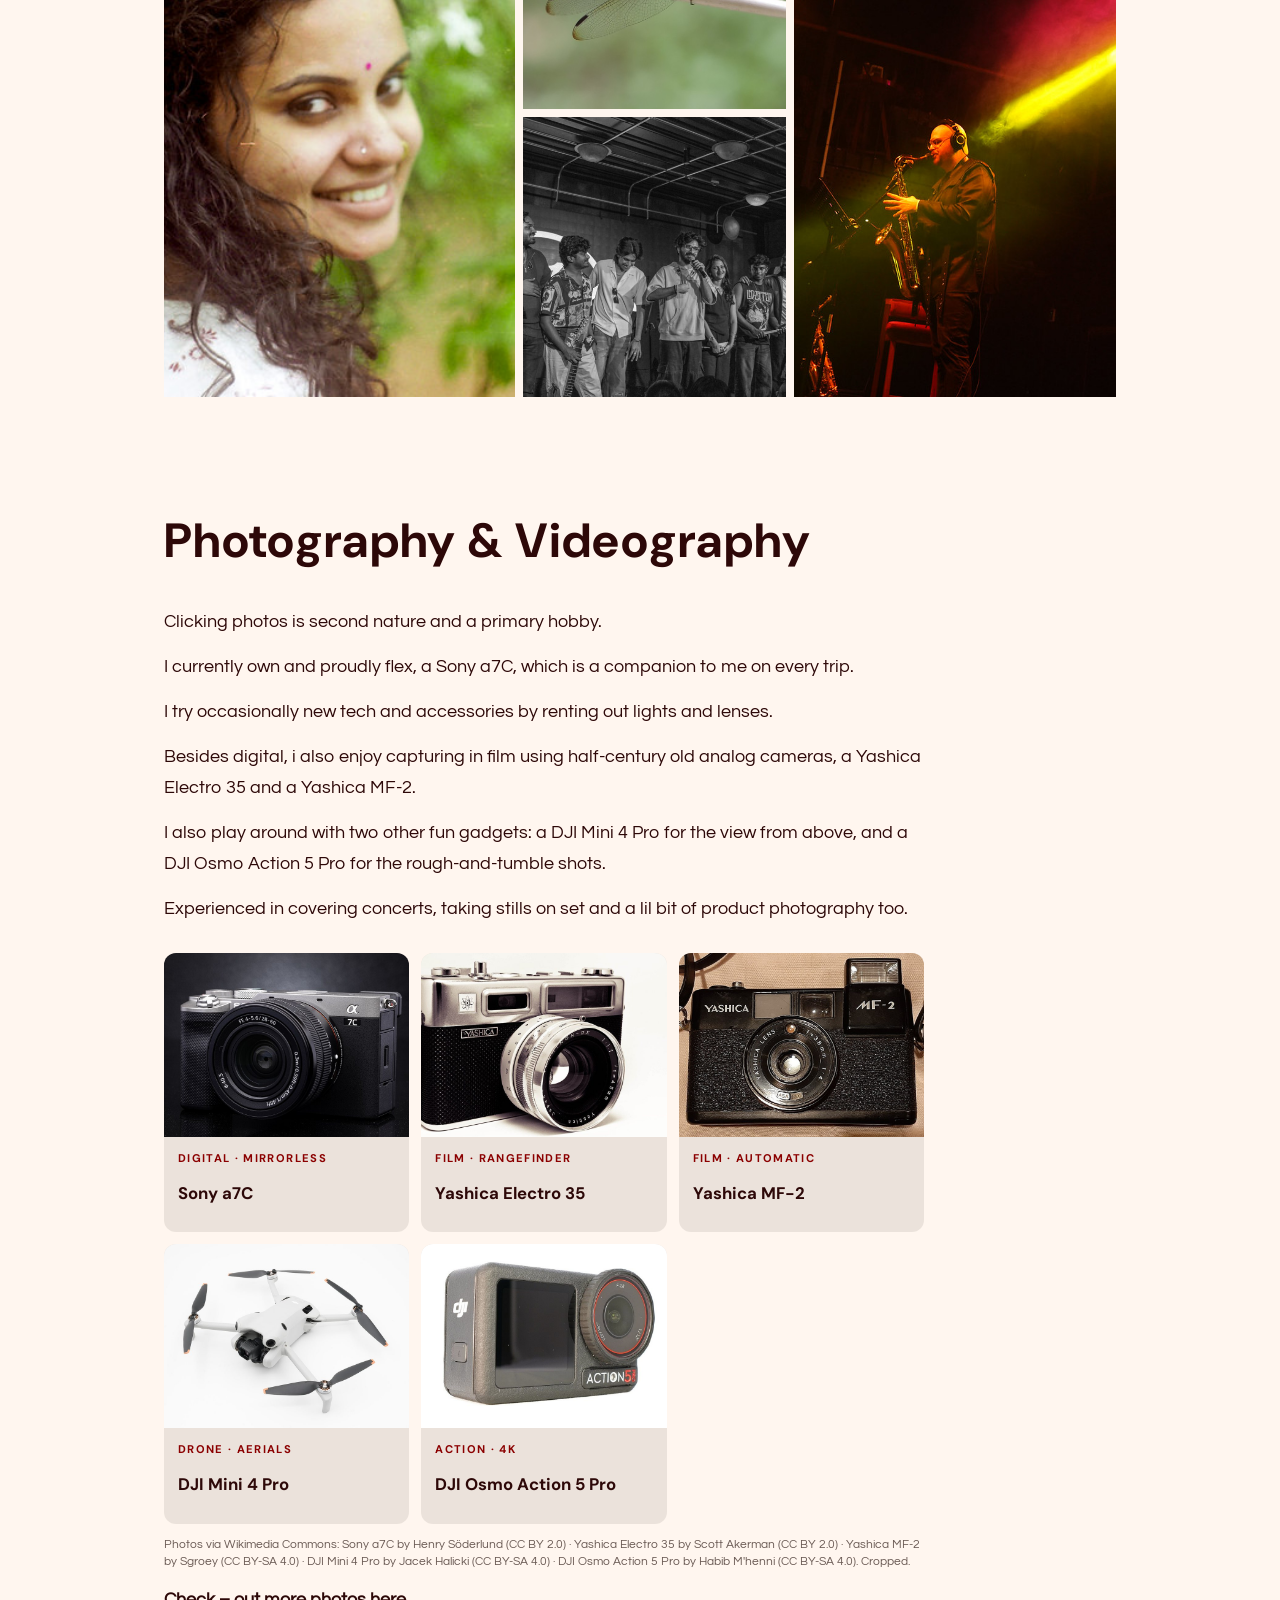
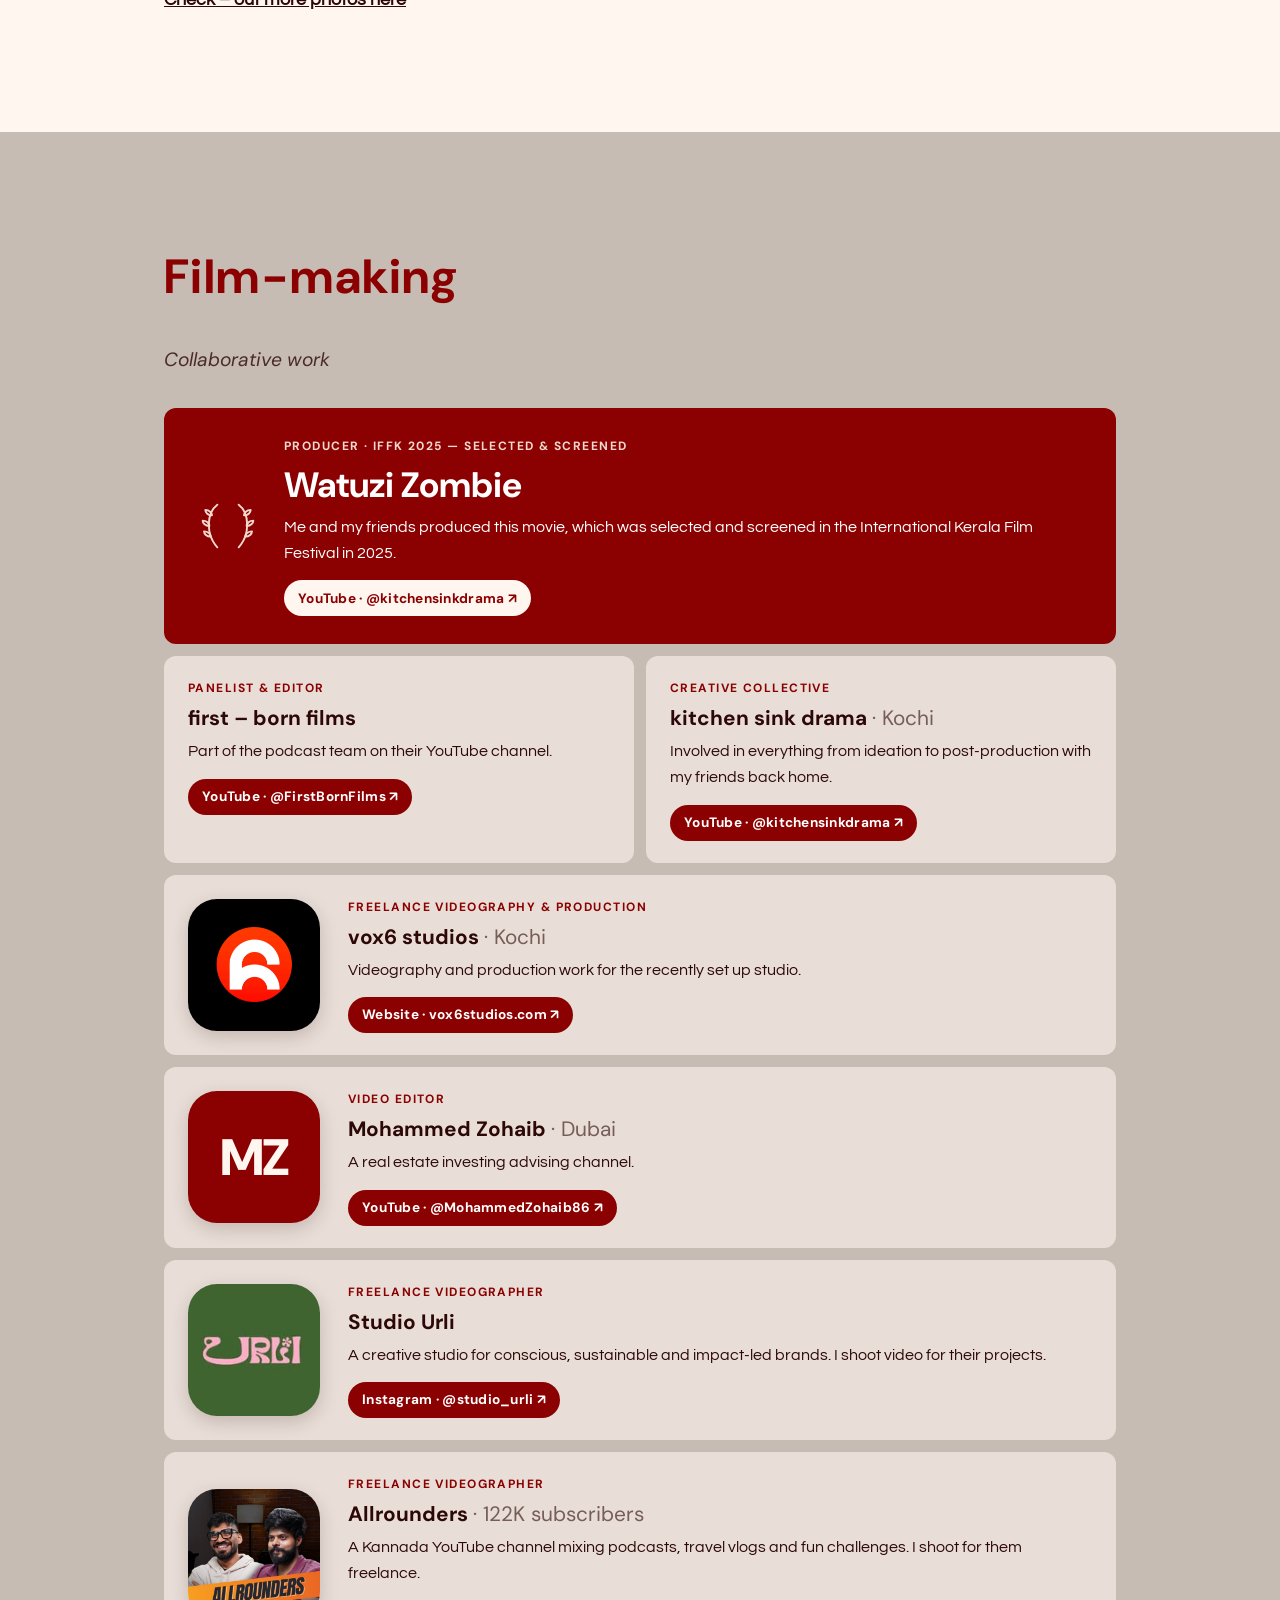
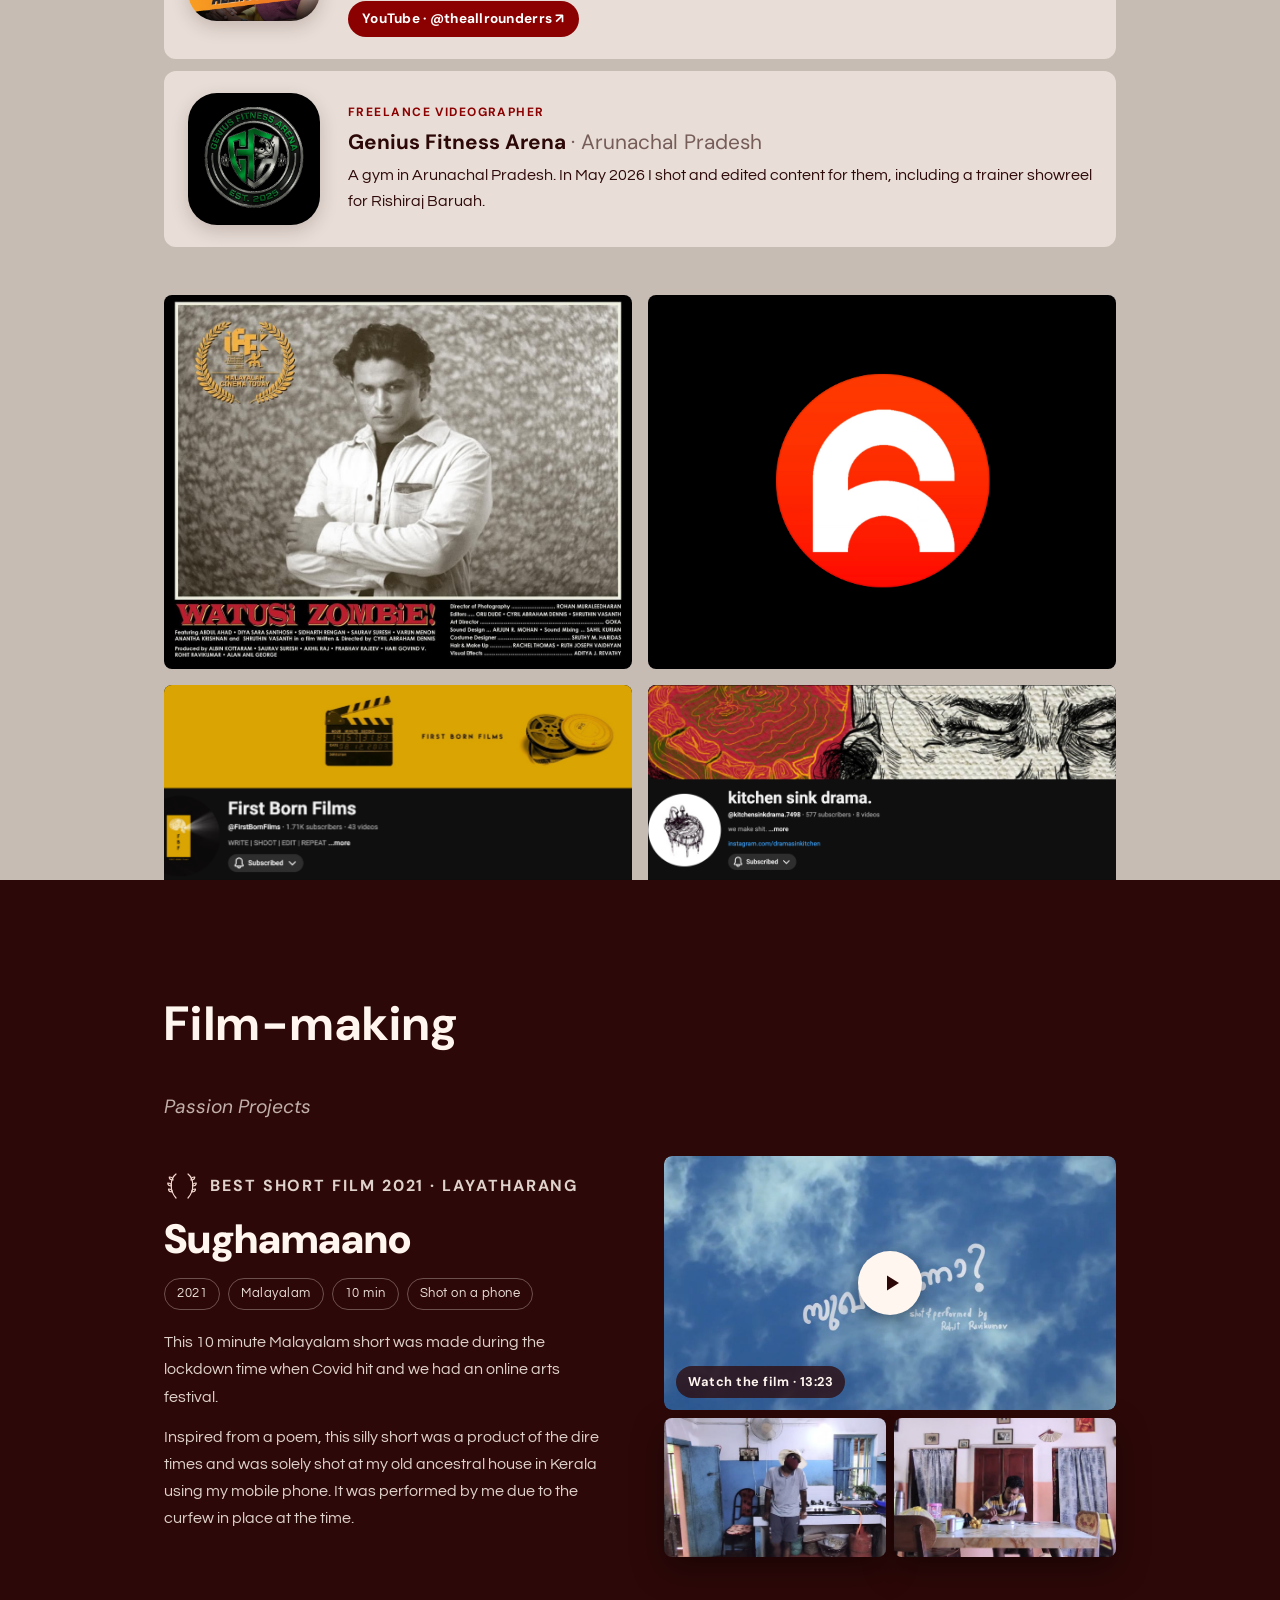
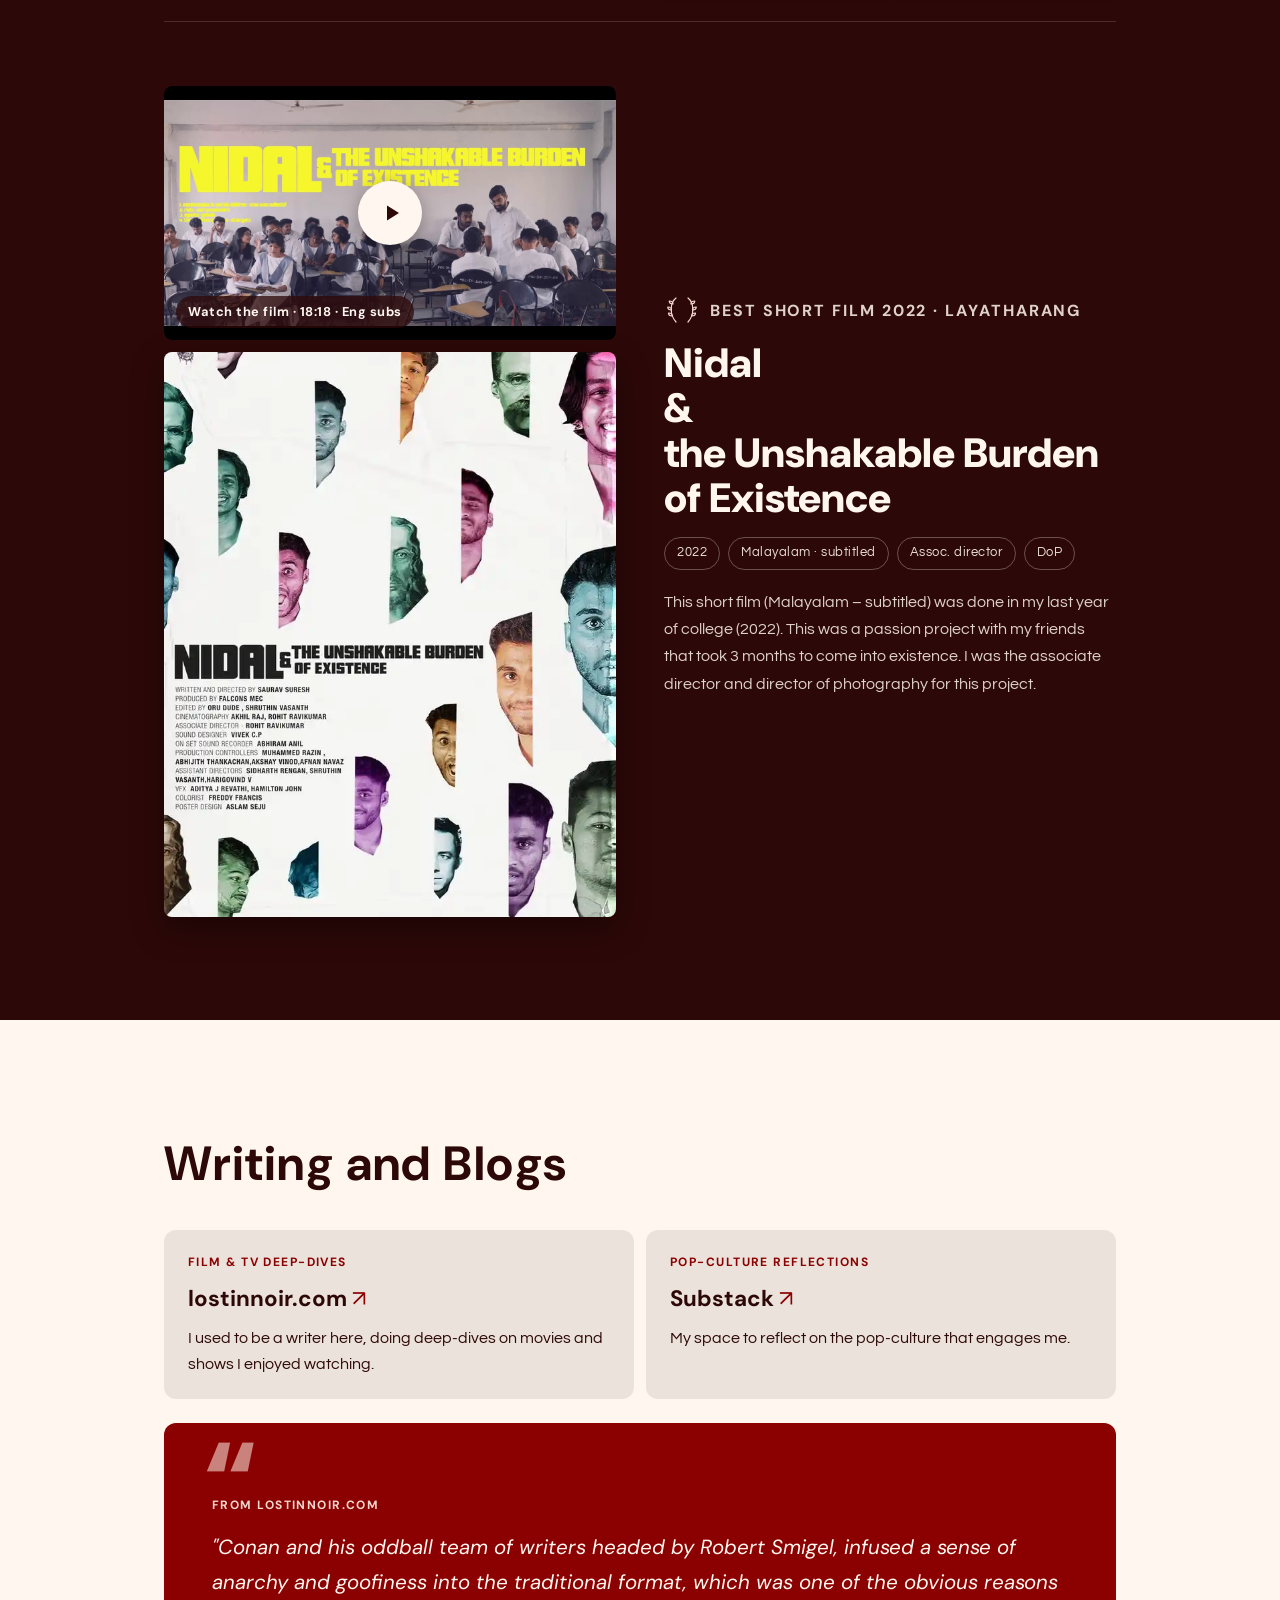
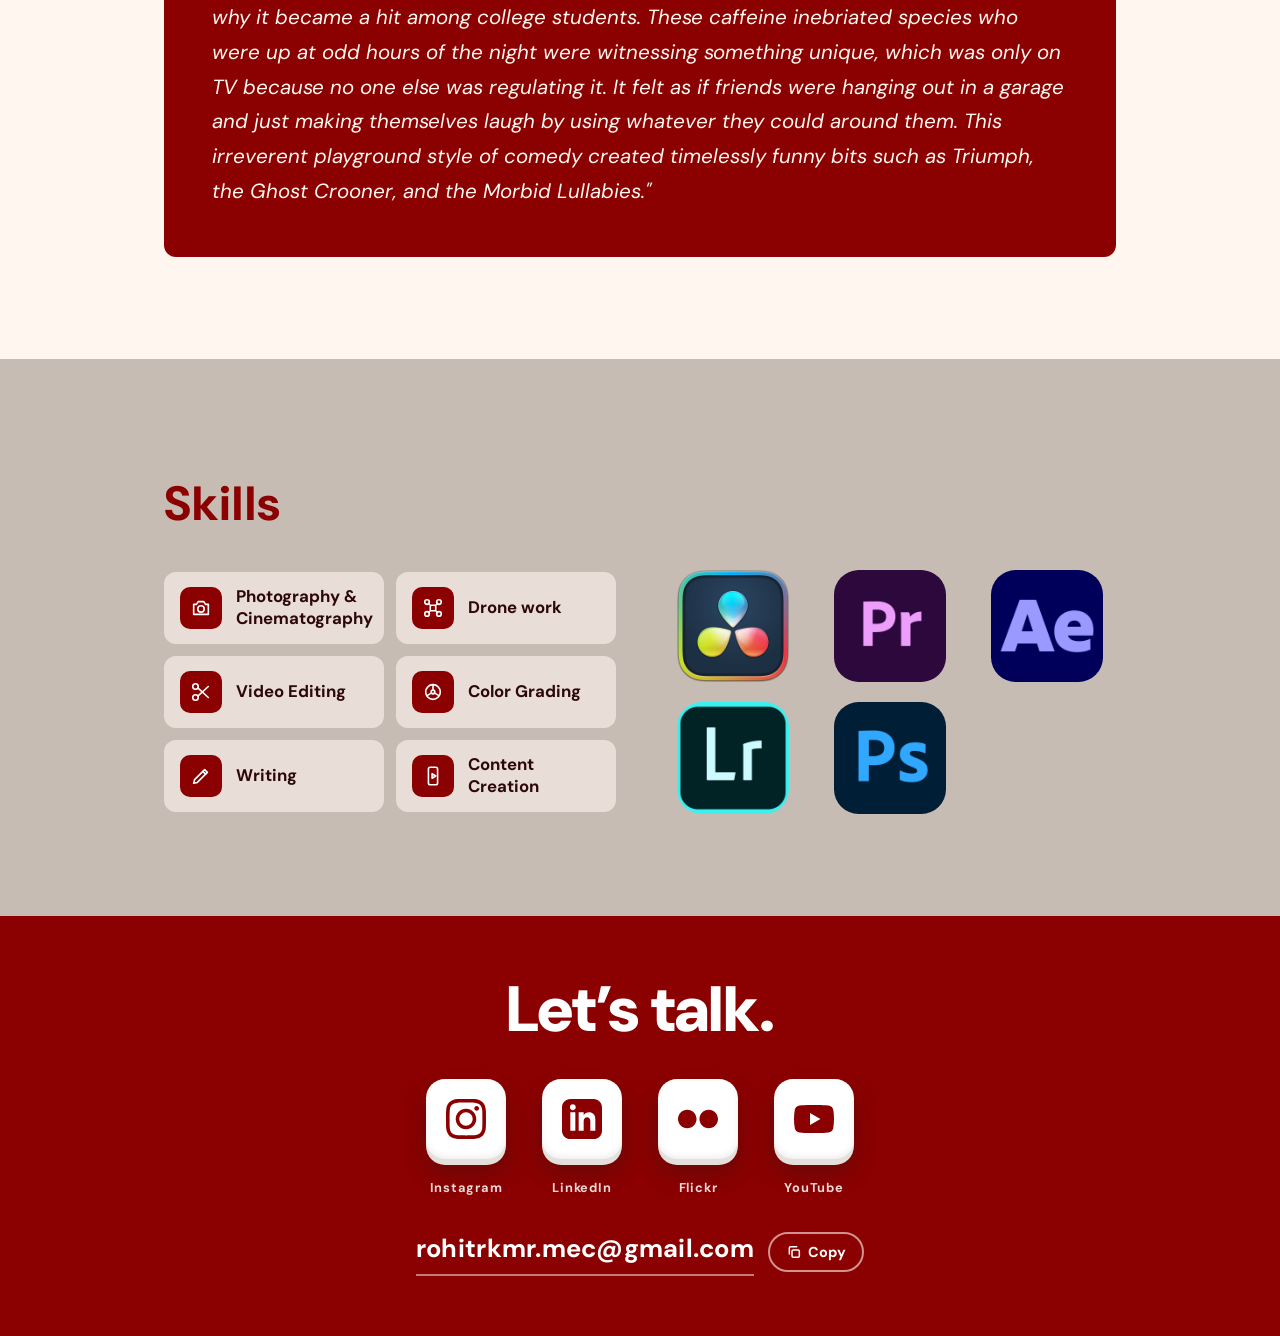
==== commit 098c04e8: "Redesign home page, add Worklog page with 2021–2026 frames" ====
--- a/index.html
+++ b/index.html
@@ -9,7 +9,7 @@
   <!-- Fonts: Azeret Mono (title), DM Sans (headings), Questrial (body) -->
   <link rel="preconnect" href="https://fonts.googleapis.com">
   <link rel="preconnect" href="https://fonts.gstatic.com" crossorigin>
-  <link href="https://fonts.googleapis.com/css2?family=Azeret+Mono:wght@900&family=DM+Sans:ital,opsz,wght@0,9..40,400;0,9..40,700;1,9..40,400&family=Questrial&display=swap" rel="stylesheet">
+  <link href="https://fonts.googleapis.com/css2?family=Azeret+Mono:wght@900&family=DM+Sans:ital,opsz,wght@0,9..40,400;0,9..40,700;0,9..40,900;1,9..40,400&family=Questrial&display=swap" rel="stylesheet">
 
   <link rel="stylesheet" href="styles.css">
 </head>
@@ -18,124 +18,127 @@
 <!-- ═══════════════════════════════════════════
      HEADER
      To edit: change the name text below.
-     The icon is an inline SVG camera shape.
+     The icon is an inline SVG camera aperture.
 ═══════════════════════════════════════════ -->
 <header class="site-header">
   <a href="#" class="site-title-link">
     <span class="site-icon">
-      <svg xmlns="http://www.w3.org/2000/svg" viewBox="0 0 24 24">
-        <path d="M9 3L7.17 5H4C2.9 5 2 5.9 2 7v13c0 1.1.9 2 2 2h16c1.1 0 2-.9 2-2V7c0-1.1-.9-2-2-2h-3.17L15 3H9zm3 15c-2.76 0-5-2.24-5-5s2.24-5 5-5 5 2.24 5 5-2.24 5-5 5zm0-8c-1.65 0-3 1.35-3 3s1.35 3 3 3 3-1.35 3-3-1.35-3-3-3z"/>
+      <svg xmlns="http://www.w3.org/2000/svg" viewBox="0 0 24 24" aria-hidden="true">
+        <circle cx="12" cy="12" r="9.5"/><path d="M14.31 8l5.74 9.94"/><path d="M9.69 8h11.48"/><path d="M7.38 12l5.74-9.94"/><path d="M9.69 16L3.95 6.06"/><path d="M14.31 16H2.83"/><path d="M16.62 12l-5.74 9.94"/>
       </svg>
     </span>
     <span class="site-title-text">Rohit&nbsp; Ravikumar</span>
   </a>
-
-  <nav class="site-nav">
-    <a href="#projects">Click here to jump to the Projects !</a>
-  </nav>
 </header>
 
 
 <!-- ═══════════════════════════════════════════
      ABOUT ME
-     To edit: update the paragraph text below.
+     To edit: update the lead line and the two cards.
 ═══════════════════════════════════════════ -->
 <section class="section--cream" id="about">
   <div class="container">
     <h2 class="section-heading">About&nbsp; Me</h2>
-    <div class="about-text">
-      <p>An avid film-maker at heart and an iOS app developer in the market, i dabble in all things new and interesting.</p>
-      <p>The engineer in me makes me a tech geek and the filmmaker inside looks for exciting stories to be told, written and showcased.</p>
-      <p>I also fawn over movies and shows in every way possible and a slow weekend, you'll find me either relaxing by the pool or in a theater, lost in another world.</p>
-    </div>
+    <p class="about-lead">An avid <em>film-maker</em> at heart and an <em>iOS app developer</em> in the market, i dabble in all things new and interesting.</p>
+    <div class="about-cards">
+      <div class="about-card">
+        <span class="skill-icon"><svg xmlns="http://www.w3.org/2000/svg" viewBox="0 0 24 24" aria-hidden="true"><path d="M8 7l-5 5 5 5"/><path d="M16 7l5 5-5 5"/><path d="M10.5 9.5v5l4-2.5z"/></svg></span>
+        <p>The engineer in me makes me a tech geek and the filmmaker inside looks for exciting stories to be told, written and showcased.</p>
+      </div>
+      <div class="about-card">
+        <span class="skill-icon"><svg xmlns="http://www.w3.org/2000/svg" viewBox="0 0 24 24" aria-hidden="true"><path d="M3 7a2 2 0 0 1 2-2h14a2 2 0 0 1 2 2v2.5a2.5 2.5 0 0 0 0 5V17a2 2 0 0 1-2 2H5a2 2 0 0 1-2-2v-2.5a2.5 2.5 0 0 0 0-5z"/><path d="M14 5v2"/><path d="M14 11v2"/><path d="M14 17v2"/></svg></span>
+        <p>I also fawn over movies and shows in every way possible and a slow weekend, you'll find me either relaxing by the pool or in a theater, lost in another world.</p>
+      </div>
+    </div>
+  </div>
+</section>
+
+
+<!-- ═══════════════════════════════════════════
+     HERO PHOTOS
+     To edit: replace src="..." with your own
+     images. Left = wide, Right = portrait.
+═══════════════════════════════════════════ -->
+<section class="hero-photos">
+  <div class="hero-photos-grid">
+    <img class="hero-photo--wide" src="images/fe54a2daba9c4405b52fd4124c3318ec.jpg" alt="Waterfront at dusk" loading="lazy">
+    <img class="hero-photo--portrait" src="images/2f50def3fa064a92a976de026f94a7ba.jpg" alt="Rohit with camera on a plane" loading="lazy">
   </div>
 </section>
 
 
 <!-- ═══════════════════════════════════════════
      BACKGROUND / TIMELINE
-     To edit: update dates, titles, orgs and
-     description text in each .timeline-item.
+     To edit: update each .timeline-item block.
+     The last item gets the glowing dot.
 ═══════════════════════════════════════════ -->
 <section class="section--red" id="background">
   <div class="container">
     <h2 class="section-heading section-heading--white">Background</h2>
+    <p class="timeline-route" aria-label="Surat, then Kochi, then Bengaluru"><span><svg viewBox="0 0 24 24" aria-hidden="true"><path d="M12 21s-6-5.33-6-11a6 6 0 0 1 12 0c0 5.67-6 11-6 11z"/><circle cx="12" cy="10" r="2.2"/></svg>Surat</span><i aria-hidden="true"></i><span><svg viewBox="0 0 24 24" aria-hidden="true"><path d="M12 21s-6-5.33-6-11a6 6 0 0 1 12 0c0 5.67-6 11-6 11z"/><circle cx="12" cy="10" r="2.2"/></svg>Kochi</span><i aria-hidden="true"></i><span><svg viewBox="0 0 24 24" aria-hidden="true"><path d="M12 21s-6-5.33-6-11a6 6 0 0 1 12 0c0 5.67-6 11-6 11z"/><circle cx="12" cy="10" r="2.2"/></svg>Bengaluru</span></p>
 
     <div class="timeline">
 
-      <!-- Timeline entry 1 -->
       <div class="timeline-item">
         <div class="timeline-left">
           <p class="timeline-date">2006–2017</p>
           <p class="timeline-title">Secondary School Education</p>
           <p class="timeline-org">Kendriya Vidyalaya ONGC Surat</p>
+          <p class="timeline-place"><svg viewBox="0 0 24 24" aria-hidden="true"><path d="M12 21s-6-5.33-6-11a6 6 0 0 1 12 0c0 5.67-6 11-6 11z"/><circle cx="12" cy="10" r="2.2"/></svg>Surat, Gujarat</p>
         </div>
         <div class="timeline-right">
           <p>I spent most of my childhood in Surat, the diamond city of Gujarat—famed for its thriving textile industry and the legendary street food stalls and it's earnest cricket fanatics.</p>
         </div>
       </div>
 
-      <!-- Timeline entry 2 -->
       <div class="timeline-item">
         <div class="timeline-left">
           <p class="timeline-date">2018–2022</p>
           <p class="timeline-title">BTech in Computer Science</p>
           <p class="timeline-org">APJ Abdul Kalam Technogical University (KTU)</p>
+          <p class="timeline-place"><svg viewBox="0 0 24 24" aria-hidden="true"><path d="M12 21s-6-5.33-6-11a6 6 0 0 1 12 0c0 5.67-6 11-6 11z"/><circle cx="12" cy="10" r="2.2"/></svg>Kochi, Kerala</p>
         </div>
         <div class="timeline-right">
           <p>I graduated as a CS Engineer in Kochi, an emerging metropolitan tech hub set in a state that lives and breathes cinema, and celebrates food with its life-reaffirming cuisines.</p>
         </div>
       </div>
 
-      <!-- Timeline entry 3 -->
       <div class="timeline-item">
         <div class="timeline-left">
-          <p class="timeline-date">2022–2025 ( Present )</p>
+          <p class="timeline-date">2022–2025</p>
           <p class="timeline-title">iOS Front End App Engineer</p>
           <p class="timeline-org">Target Retail</p>
+          <p class="timeline-place"><svg viewBox="0 0 24 24" aria-hidden="true"><path d="M12 21s-6-5.33-6-11a6 6 0 0 1 12 0c0 5.67-6 11-6 11z"/><circle cx="12" cy="10" r="2.2"/></svg>Bengaluru, Karnataka</p>
         </div>
         <div class="timeline-right">
           <p>My first hands-on full-time role was with the iOS App Team for Target's U.S. retail app set up in <em>B'lore</em>, where I worked to make the shopping experience easier and more enjoyable for our guests</p>
         </div>
       </div>
 
-    </div>
-  </div>
-</section>
-
-
-<!-- ═══════════════════════════════════════════
-     HERO PHOTOS
-     To edit: replace src="..." with your own
-     image paths. Left image is landscape (wide),
-     right is portrait/selfie.
-═══════════════════════════════════════════ -->
-<section class="hero-photos">
-  <div class="hero-photos-grid">
-    <img
-      class="hero-photo--wide"
-      src="images/fe54a2daba9c4405b52fd4124c3318ec.jpg"
-      alt="Waterfront at dusk"
-      loading="lazy"
-    >
-    <img
-      class="hero-photo--portrait"
-      src="images/2f50def3fa064a92a976de026f94a7ba.jpg"
-      alt="Rohit with camera on a plane"
-      loading="lazy"
-    >
-  </div>
-</section>
-
-
-<!-- ═══════════════════════════════════════════
-     SHOWCASE INTRO + PHOTO GALLERY
-     To edit: update description text and
-     replace gallery image src attributes.
+      <div class="timeline-item">
+        <div class="timeline-left">
+          <p class="timeline-date">2026 <span class="timeline-now">Present</span></p>
+          <p class="timeline-title">Freelance Journey</p>
+          <p class="timeline-org">Filmmaker &amp; Editor · Independent</p>
+        </div>
+        <div class="timeline-right">
+          <p>Stepping out on my own to shoot, cut and direct full-time, taking on client work alongside the stories I want to tell.</p>
+        </div>
+      </div>
+
+    </div>
+  </div>
+</section>
+
+
+<!-- ═══════════════════════════════════════════
+     SHOWCASE
+     To edit: update the intro paragraphs and
+     swap collage images in .photo-collage.
 ═══════════════════════════════════════════ -->
 <section class="section--cream" id="showcase">
   <div class="container">
-    <h2 class="section-heading">Showcase through the years.</h2>
+    <h2 class="section-heading">Through my lens.</h2>
 
     <div class="showcase-intro">
       <p>I've had a keen, observant eye as a photographer since my early years—a passion that naturally evolved into all things filmmaking, from shooting and editing to writing. During my graduation, I actively collaborated across creative outlets, from leading in the photography club to coordinating events, and contributed to two short films that went on to win the college arts competition. I also occasionally write about movies and pop culture, diving deep into the stories, details, and craft behind the cinema I adore.</p>
@@ -143,51 +146,58 @@
     </div>
   </div>
 
-  <!-- Full-bleed photo collage — no container wrapper intentional -->
   <div class="photo-collage">
-    <img class="collage-img--1"
-      src="images/66da37c07e004c50b935f6f76b668513.jpg"
-      alt="Concert photography — saxophonist under stage lights"
-      loading="lazy"
-    >
-    <img class="collage-img--2"
-      src="images/b7c112c7889e4e52a69ee16554325913.jpg"
-      alt="Portrait photography"
-      loading="lazy"
-    >
-    <img class="collage-img--3"
-      src="images/0fef56a819784b74803ca94301757ac2.jpg"
-      alt="Nature photography — dragonfly macro"
-      loading="lazy"
-    >
-    <img class="collage-img--4"
-      src="images/c2524a3473174f8cb57a6ce0c07d3a37.jpg"
-      alt="Band performance — group on stage"
-      loading="lazy"
-    >
+    <img class="collage-img--1" src="images/66da37c07e004c50b935f6f76b668513.jpg" alt="Concert photography — saxophonist under stage lights" loading="lazy">
+    <img class="collage-img--2" src="images/b7c112c7889e4e52a69ee16554325913.jpg" alt="Portrait photography" loading="lazy">
+    <img class="collage-img--3" src="images/0fef56a819784b74803ca94301757ac2.jpg" alt="Nature photography — dragonfly macro" loading="lazy">
+    <img class="collage-img--4" src="images/c2524a3473174f8cb57a6ce0c07d3a37.jpg" alt="Band performance — group on stage" loading="lazy">
   </div>
 </section>
 
 
 <!-- ═══════════════════════════════════════════
      PHOTOGRAPHY
-     To edit: update the bullet-style paragraphs
-     and the Flickr link href.
+     To edit: update the paragraphs and the gear
+     cards. Keep the photo credit line accurate.
 ═══════════════════════════════════════════ -->
 <section class="section--cream" id="photography">
   <div class="container">
-    <h2 class="section-heading">Photography</h2>
+    <h2 class="section-heading">Photography &amp; Videography</h2>
 
     <div class="photography-text">
       <p>Clicking photos is second nature and a primary hobby.</p>
-      <p>I currently own and proudly flex, a Sony a7c, which is a companion to me on every trip.</p>
+      <p>I currently own and proudly flex, a Sony a7C, which is a companion to me on every trip.</p>
       <p>I try occasionally new tech and accessories by renting out lights and lenses.</p>
-      <p>Besides digital, i also enjoy capturing in film using half-century old analog cameras.</p>
+      <p>Besides digital, i also enjoy capturing in film using half-century old analog cameras, a Yashica Electro 35 and a Yashica MF-2.</p>
+      <p>I also play around with two other fun gadgets: a DJI Mini 4 Pro for the view from above, and a DJI Osmo Action 5 Pro for the rough-and-tumble shots.</p>
       <p>Experienced in covering concerts, taking stills on set and a lil bit of product photography too.</p>
+
+      <div class="gear-grid">
+        <div class="gear-card">
+          <div class="gear-photo"><img src="images/gear-sony-a7c.jpg" alt="Sony a7C mirrorless camera with a 28-60mm lens" loading="lazy"></div>
+          <div class="gear-info"><p class="gear-kind">Digital · Mirrorless</p><p class="gear-name">Sony a7C</p></div>
+        </div>
+        <div class="gear-card">
+          <div class="gear-photo"><img src="images/gear-yashica-electro-35.jpg" alt="Yashica Electro 35 rangefinder film camera" loading="lazy"></div>
+          <div class="gear-info"><p class="gear-kind">Film · Rangefinder</p><p class="gear-name">Yashica Electro 35</p></div>
+        </div>
+        <div class="gear-card">
+          <div class="gear-photo"><img src="images/gear-yashica-mf-2.jpg" alt="Yashica MF-2 compact film camera" loading="lazy"></div>
+          <div class="gear-info"><p class="gear-kind">Film · Automatic</p><p class="gear-name">Yashica MF-2</p></div>
+        </div>
+        <div class="gear-card">
+          <div class="gear-photo"><img src="images/gear-dji-mini-4-pro.jpg" alt="DJI Mini 4 Pro drone, unfolded" loading="lazy"></div>
+          <div class="gear-info"><p class="gear-kind">Drone · Aerials</p><p class="gear-name">DJI Mini 4 Pro</p></div>
+        </div>
+        <div class="gear-card">
+          <div class="gear-photo"><img src="images/gear-dji-osmo-action-5-pro.jpg" alt="DJI Osmo Action 5 Pro action camera" loading="lazy"></div>
+          <div class="gear-info"><p class="gear-kind">Action · 4K</p><p class="gear-name">DJI Osmo Action 5 Pro</p></div>
+        </div>
+      </div>
+      <p class="gear-credit">Photos via Wikimedia Commons: Sony a7C by Henry Söderlund (CC BY 2.0) · Yashica Electro 35 by Scott Akerman (CC BY 2.0) · Yashica MF-2 by Sgroey (CC BY-SA 4.0) · DJI Mini 4 Pro by Jacek Halicki (CC BY-SA 4.0) · DJI Osmo Action 5 Pro by Habib M'henni (CC BY-SA 4.0). Cropped.</p>
+
       <p>
-        <a href="https://www.flickr.com/photos/147185159@N08/" target="_blank" rel="noopener">
-          Check – out more photos here
-        </a>
+        <a href="https://www.flickr.com/photos/147185159@N08/" target="_blank" rel="noopener">Check – out more photos here</a>
       </p>
     </div>
   </div>
@@ -195,137 +205,153 @@
 
 
 <!-- ═══════════════════════════════════════════
-     FILM-MAKING: COLLABORATIVE WORK
-     id="projects" is the jump target from nav.
-     To edit: update text and channel card images.
+     FILM-MAKING — COLLABORATIVE WORK
+     To edit: update the cards, then the channel
+     images below them.
 ═══════════════════════════════════════════ -->
 <section class="section--tan-lt" id="projects">
   <div class="container">
     <h2 class="section-heading section-heading--red">Film-making</h2>
     <p class="section-sub">Collaborative work</p>
 
-    <div class="collab-text">
-      <p>
-        I was part of the podcast team in
-        <a href="https://www.youtube.com/@FirstBornFilms/videos" target="_blank" rel="noopener">first&nbsp;–&nbsp;born films</a>
-        YouTube channel, as a panelist and editor.
-      </p>
-      <p>
-        I was a part of creative collective based in Kochi named
-        <a href="https://www.youtube.com/@kitchensinkdrama.7498/videos" target="_blank" rel="noopener">kitchen sink drama</a>.
-        I was involved in everything from ideation to post-production with my friends back home.
-      </p>
-      <p>
-        Me and my friends produced a movie titled
-        "<a href="https://www.youtube.com/@kitchensinkdrama.7498/videos" target="_blank" rel="noopener">Watuzi Zombie</a>"
-        which was selected and screened in the International Kerala Film Festival in 2025.
-      </p>
-      <p>
-        I have done freelance videography and production work for the recently set up
-        <a href="https://www.vox6studios.com/" target="_blank" rel="noopener">vox6</a>
-        studios in Kochi.
-      </p>
-      <p>
-        I worked as a secondary reel and video editor for
-        <a href="https://www.youtube.com/@MohammedZohaib86" target="_blank" rel="noopener">Mohammed Zohaib</a>,
-        a real estate investing advising channel based in Dubai.
-      </p>
-    </div>
-
-    <!-- Channel / work screenshots — replace src with local images to remove Wix dependency -->
-    <div class="channels-grid">
-      <div class="channel-card">
-        <a href="https://www.youtube.com/@FirstBornFilms/videos" target="_blank" rel="noopener">
-          <img
-            src="images/d7929fa7d4514bbc887a25406f501eba.png"
-            alt="First Born Films — YouTube Channel"
-            loading="lazy"
-          >
-        </a>
-      </div>
-      <div class="channel-card">
-        <a href="https://www.youtube.com/@kitchensinkdrama.7498/videos" target="_blank" rel="noopener">
-          <img
-            src="images/6e80e95abc16464a927bfded99a59371.png"
-            alt="Kitchen Sink Drama — YouTube Channel"
-            loading="lazy"
-          >
-        </a>
-      </div>
-      <div class="channel-card">
-        <a href="https://www.vox6studios.com/" target="_blank" rel="noopener">
-          <img
-            src="images/149f7f62149c45138793bc778e334fbd.jpg"
-            alt="Vox6 Studios — freelance work"
-            loading="lazy"
-          >
-        </a>
-      </div>
-      <div class="channel-card">
-        <a href="https://www.youtube.com/@MohammedZohaib86" target="_blank" rel="noopener">
-          <img
-            src="images/a6f556b2a5f74ba089da9ca9ab183f34.png"
-            alt="Mohammed Zohaib — YouTube Channel"
-            loading="lazy"
-          >
-        </a>
-      </div>
-    </div>
-
-  </div>
-</section>
-
-
-<!-- ═══════════════════════════════════════════
-     FILM-MAKING: PERSONAL PROJECTS
-     To edit: update project text and images.
-     Each .project-block is one film project.
-═══════════════════════════════════════════ -->
-<section class="section--tan-md">
-  <div class="container">
-    <h2 class="section-heading section-heading--red">Film-making</h2>
-    <p class="section-sub">Personal Projects</p>
-
-    <!-- Project 1: Sughamaano -->
+    <div class="collab-grid">
+      <div class="collab-card collab-card--featured">
+        <svg class="collab-laurel" xmlns="http://www.w3.org/2000/svg" viewBox="0 0 48 48" aria-hidden="true"><path d="M16 8C8 14 7 30 16 40"/><path d="M32 8c8 6 9 22 0 32"/><path d="M12 16c-3 0-5-2-5-4 3 0 5 2 5 4z"/><path d="M10 24c-3 0-5-2-5-4 3 0 5 2 5 4z"/><path d="M11 32c-3 0-5-2-5-4 3 0 5 2 5 4z"/><path d="M36 16c3 0 5-2 5-4-3 0-5 2-5 4z"/><path d="M38 24c3 0 5-2 5-4-3 0-5 2-5 4z"/><path d="M37 32c3 0 5-2 5-4-3 0-5 2-5 4z"/></svg>
+        <div>
+          <p class="collab-role">Producer · IFFK 2025 — Selected &amp; screened</p>
+          <p class="collab-title"><a href="https://www.youtube.com/@kitchensinkdrama.7498/videos" target="_blank" rel="noopener">Watuzi Zombie</a></p>
+          <p class="collab-desc">Me and my friends produced this movie, which was selected and screened in the International Kerala Film Festival in 2025.</p>
+          <a class="collab-link" href="https://www.youtube.com/@kitchensinkdrama.7498/videos" target="_blank" rel="noopener">YouTube · @kitchensinkdrama ↗</a>
+        </div>
+      </div>
+      <div class="collab-card">
+        <p class="collab-role">Panelist &amp; editor</p>
+        <p class="collab-title"><a href="https://www.youtube.com/@FirstBornFilms/videos" target="_blank" rel="noopener">first&nbsp;–&nbsp;born films</a></p>
+        <p class="collab-desc">Part of the podcast team on their YouTube channel.</p>
+        <a class="collab-link" href="https://www.youtube.com/@FirstBornFilms" target="_blank" rel="noopener">YouTube · @FirstBornFilms ↗</a>
+      </div>
+      <div class="collab-card">
+        <p class="collab-role">Creative collective</p>
+        <p class="collab-title"><a href="https://www.youtube.com/@kitchensinkdrama.7498/videos" target="_blank" rel="noopener">kitchen sink drama</a> <span>· Kochi</span></p>
+        <p class="collab-desc">Involved in everything from ideation to post-production with my friends back home.</p>
+        <a class="collab-link" href="https://www.youtube.com/@kitchensinkdrama.7498/videos" target="_blank" rel="noopener">YouTube · @kitchensinkdrama ↗</a>
+      </div>
+      <div class="collab-card collab-card--logo">
+        <a class="collab-logo collab-logo--dark" href="https://www.vox6studios.com/" target="_blank" rel="noopener" aria-label="vox6 studios website"><img src="images/a6f556b2a5f74ba089da9ca9ab183f34.png" alt="vox6 studios logo" loading="lazy"></a>
+        <div>
+          <p class="collab-role">Freelance videography &amp; production</p>
+          <p class="collab-title"><a href="https://www.vox6studios.com/" target="_blank" rel="noopener">vox6 studios</a> <span>· Kochi</span></p>
+          <p class="collab-desc">Videography and production work for the recently set up studio.</p>
+          <a class="collab-link" href="https://www.vox6studios.com/" target="_blank" rel="noopener">Website · vox6studios.com ↗</a>
+        </div>
+      </div>
+      <div class="collab-card collab-card--logo">
+        <a class="collab-logo collab-logo--mono" href="https://www.youtube.com/@MohammedZohaib86" target="_blank" rel="noopener" aria-label="Mohammed Zohaib on YouTube"><span aria-hidden="true">MZ</span></a>
+        <div>
+          <p class="collab-role">Video editor</p>
+          <p class="collab-title"><a href="https://www.youtube.com/@MohammedZohaib86" target="_blank" rel="noopener">Mohammed Zohaib</a> <span>· Dubai</span></p>
+          <p class="collab-desc">A real estate investing advising channel.</p>
+          <a class="collab-link" href="https://www.youtube.com/@MohammedZohaib86" target="_blank" rel="noopener">YouTube · @MohammedZohaib86 ↗</a>
+        </div>
+      </div>
+      <div class="collab-card collab-card--logo">
+        <a class="collab-logo" href="https://www.instagram.com/studio_urli/" target="_blank" rel="noopener" aria-label="Studio Urli on Instagram"><img src="images/studio-urli-logo.jpg" alt="Studio Urli logo" loading="lazy"></a>
+        <div>
+          <p class="collab-role">Freelance videographer</p>
+          <p class="collab-title"><a href="https://www.instagram.com/studio_urli/" target="_blank" rel="noopener">Studio Urli</a></p>
+          <p class="collab-desc">A creative studio for conscious, sustainable and impact-led brands. I shoot video for their projects.</p>
+          <a class="collab-link" href="https://www.instagram.com/studio_urli/" target="_blank" rel="noopener">Instagram · @studio_urli ↗</a>
+        </div>
+      </div>
+      <div class="collab-card collab-card--logo">
+        <a class="collab-logo" href="https://www.youtube.com/@theallrounderrs" target="_blank" rel="noopener" aria-label="Allrounders on YouTube"><img src="images/allrounders-logo.jpg" alt="Allrounders channel logo" loading="lazy"></a>
+        <div>
+          <p class="collab-role">Freelance videographer</p>
+          <p class="collab-title"><a href="https://www.youtube.com/@theallrounderrs" target="_blank" rel="noopener">Allrounders</a> <span>· 122K subscribers</span></p>
+          <p class="collab-desc">A Kannada YouTube channel mixing podcasts, travel vlogs and fun challenges. I shoot for them freelance.</p>
+          <a class="collab-link" href="https://www.youtube.com/@theallrounderrs" target="_blank" rel="noopener">YouTube · @theallrounderrs ↗</a>
+        </div>
+      </div>
+      <div class="collab-card collab-card--logo">
+        <span class="collab-logo collab-logo--dark"><img src="images/genius-fitness-arena-logo.png" alt="Genius Fitness Arena logo" loading="lazy" style="padding: 6%"></span>
+        <div>
+          <p class="collab-role">Freelance videographer</p>
+          <p class="collab-title">Genius Fitness Arena <span>· Arunachal Pradesh</span></p>
+          <p class="collab-desc">A gym in Arunachal Pradesh. In May 2026 I shot and edited content for them, including a trainer showreel for Rishiraj Baruah.</p>
+        </div>
+      </div>
+    </div>
+
+    <!-- Feature row: Watuzi Zombie poster and the vox6 logo -->
+    <div class="channels-feature">
+      <a class="channel-card" href="https://www.youtube.com/@kitchensinkdrama.7498/videos" target="_blank" rel="noopener">
+        <img src="images/149f7f62149c45138793bc778e334fbd.jpg" alt="Watuzi Zombie — IFFK poster" loading="lazy">
+      </a>
+      <a class="channel-card channel-card--logo" href="https://www.vox6studios.com/" target="_blank" rel="noopener">
+        <img src="images/a6f556b2a5f74ba089da9ca9ab183f34.png" alt="vox6 studios logo" loading="lazy">
+      </a>
+    </div>
+
+    <!-- Banner row: channel banners, sitting on the next section -->
+    <div class="channels-banners">
+      <a class="channel-card" href="https://www.youtube.com/@FirstBornFilms/videos" target="_blank" rel="noopener">
+        <img src="images/d7929fa7d4514bbc887a25406f501eba.png" alt="First Born Films — YouTube Channel" loading="lazy">
+      </a>
+      <a class="channel-card" href="https://www.youtube.com/@kitchensinkdrama.7498/videos" target="_blank" rel="noopener">
+        <img src="images/6e80e95abc16464a927bfded99a59371.png" alt="Kitchen Sink Drama — YouTube Channel" loading="lazy">
+      </a>
+    </div>
+
+  </div>
+</section>
+
+
+<!-- ═══════════════════════════════════════════
+     FILM-MAKING — PASSION PROJECTS
+     Dark "screening room". Each .project-block
+     has text plus images; video cards open the
+     film on YouTube.
+═══════════════════════════════════════════ -->
+<section class="section--tan-md section--screening" id="personal-projects">
+  <div class="container">
+    <h2 class="section-heading">Film-making</h2>
+    <p class="section-sub">Passion Projects</p>
+
+    <!-- Project: Sughamaano -->
     <div class="project-block">
       <div class="project-text">
-        <span class="project-badge">Best Short Film 2021 · Layatharang</span>
+        <p class="project-award"><svg viewBox="0 0 48 48" aria-hidden="true"><path d="M16 8C8 14 7 30 16 40"/><path d="M32 8c8 6 9 22 0 32"/><path d="M12 16c-3 0-5-2-5-4 3 0 5 2 5 4z"/><path d="M10 24c-3 0-5-2-5-4 3 0 5 2 5 4z"/><path d="M11 32c-3 0-5-2-5-4 3 0 5 2 5 4z"/><path d="M36 16c3 0 5-2 5-4-3 0-5 2-5 4z"/><path d="M38 24c3 0 5-2 5-4-3 0-5 2-5 4z"/><path d="M37 32c3 0 5-2 5-4-3 0-5 2-5 4z"/></svg>Best Short Film 2021 · Layatharang</p>
         <h3 class="project-title">Sughamaano</h3>
+        <div class="project-meta"><span>2021</span><span>Malayalam</span><span>10 min</span><span>Shot on a phone</span></div>
         <p>This 10 minute Malayalam short was made during the lockdown time when Covid hit and we had an online arts festival.</p>
         <p>Inspired from a poem, this silly short was a product of the dire times and was solely shot at my old ancestral house in Kerala using my mobile phone. It was performed by me due to the curfew in place at the time.</p>
       </div>
       <div class="project-images">
-        <img
-          src="images/f2c636ed5fb04321afecc0a3260297b0.png"
-          alt="Sughamaano — title card"
-          loading="lazy"
-        >
-        <img
-          src="images/3625c594557c4156811033b283bea3a1.jpg"
-          alt="Sughamaano — film still"
-          loading="lazy"
-        >
-      </div>
-    </div>
-
-    <!-- Project 2: Nidal -->
-    <div class="project-block">
+        <a class="project-video" href="https://youtu.be/DNFC_QfXgl0" target="_blank" rel="noopener" aria-label="Watch Sughamaano on YouTube (13:23)">
+          <img src="images/74b3bd6f74cb4a8c8609e99c4a0d7e01.jpg" alt="Sughamaano title card over a blue sky" loading="lazy">
+          <span class="project-video-play"><svg viewBox="0 0 24 24" aria-hidden="true"><path d="M7 4.5v15l12-7.5z"/></svg></span>
+          <span class="project-video-label">Watch the film · 13:23</span>
+        </a>
+        <img src="images/f2c636ed5fb04321afecc0a3260297b0.png" alt="Sughamaano — film still" loading="lazy">
+        <img src="images/3625c594557c4156811033b283bea3a1.jpg" alt="Sughamaano — film still" loading="lazy">
+      </div>
+    </div>
+
+    <!-- Project: Nidal (text on the right) -->
+    <div class="project-block project-block--flip">
       <div class="project-text">
-        <span class="project-badge">Best Short Film 2022 · Layatharang</span>
+        <p class="project-award"><svg viewBox="0 0 48 48" aria-hidden="true"><path d="M16 8C8 14 7 30 16 40"/><path d="M32 8c8 6 9 22 0 32"/><path d="M12 16c-3 0-5-2-5-4 3 0 5 2 5 4z"/><path d="M10 24c-3 0-5-2-5-4 3 0 5 2 5 4z"/><path d="M11 32c-3 0-5-2-5-4 3 0 5 2 5 4z"/><path d="M36 16c3 0 5-2 5-4-3 0-5 2-5 4z"/><path d="M38 24c3 0 5-2 5-4-3 0-5 2-5 4z"/><path d="M37 32c3 0 5-2 5-4-3 0-5 2-5 4z"/></svg>Best Short Film 2022 · Layatharang</p>
         <h3 class="project-title">Nidal<br>&amp;<br>the Unshakable Burden of Existence</h3>
+        <div class="project-meta"><span>2022</span><span>Malayalam · subtitled</span><span>Assoc. director</span><span>DoP</span></div>
         <p>This short film (Malayalam – subtitled) was done in my last year of college (2022). This was a passion project with my friends that took 3 months to come into existence. I was the associate director and director of photography for this project.</p>
       </div>
-      <div class="project-images">
-        <img
-          src="images/74b3bd6f74cb4a8c8609e99c4a0d7e01.jpg"
-          alt="Nidal — colourful busts poster"
-          loading="lazy"
-        >
-        <img
-          src="images/f71c1f7cf7e4461d9214abd8bc76ade2.webp"
-          alt="Nidal — the Unshakable Burden of Existence poster"
-          loading="lazy"
-        >
+      <div class="project-images project-images--nidal">
+        <a class="project-video" href="https://www.youtube.com/watch?v=TNhDzMygktc" target="_blank" rel="noopener" aria-label="Watch Nidal and the Unshakable Burden of Existence on YouTube (18:18)">
+          <img src="images/nidal-youtube-thumb.jpg" alt="Nidal and the Unshakable Burden of Existence, video thumbnail" loading="lazy">
+          <span class="project-video-play"><svg viewBox="0 0 24 24" aria-hidden="true"><path d="M7 4.5v15l12-7.5z"/></svg></span>
+          <span class="project-video-label">Watch the film · 18:18 · Eng subs</span>
+        </a>
+        <img src="images/f71c1f7cf7e4461d9214abd8bc76ade2.webp" alt="Nidal — the Unshakable Burden of Existence poster" loading="lazy">
       </div>
     </div>
 
@@ -335,34 +361,32 @@
 
 <!-- ═══════════════════════════════════════════
      WRITING & BLOGS
-     To edit: update intro text, blog excerpt,
-     and the external links (Substack, lostinnoir).
+     To edit: update the two outlet cards and
+     the featured excerpt.
 ═══════════════════════════════════════════ -->
 <section class="section--cream" id="writing">
   <div class="container">
     <h2 class="section-heading">Writing and Blogs</h2>
 
-    <div class="writing-intro">
-      <p>
-        I used to be a writer on
-        <a href="https://lostinnoir.com/" target="_blank" rel="noopener">lostinnoir.com</a>
-        where I used to do deep-dives on movies and shows I enjoyed watching.
-      </p>
-      <p>
-        I also have a
-        <a href="https://substack.com/@rohitrkmr" target="_blank" rel="noopener">substack</a>
-        profile where I find my space to reflect on the pop-culture that engages me.
-      </p>
+    <div class="writing-outlets">
+      <a class="outlet-card" href="https://lostinnoir.com/author/rohitrkmr/" target="_blank" rel="noopener">
+        <p class="outlet-label">Film &amp; TV deep-dives</p>
+        <p class="outlet-title">lostinnoir.com <span>↗</span></p>
+        <p class="outlet-desc">I used to be a writer here, doing deep-dives on movies and shows I enjoyed watching.</p>
+      </a>
+      <a class="outlet-card" href="https://substack.com/@rohitrkmr" target="_blank" rel="noopener">
+        <p class="outlet-label">Pop-culture reflections</p>
+        <p class="outlet-title">Substack <span>↗</span></p>
+        <p class="outlet-desc">My space to reflect on the pop-culture that engages me.</p>
+      </a>
     </div>
 
     <!-- Featured excerpt — replace with any paragraph from your writing -->
     <div class="blog-excerpt">
+      <p class="excerpt-label">From lostinnoir.com</p>
       <blockquote>
         "Conan and his oddball team of writers headed by Robert Smigel, infused a sense of anarchy and goofiness into the traditional format, which was one of the obvious reasons why it became a hit among college students. These caffeine inebriated species who were up at odd hours of the night were witnessing something unique, which was only on TV because no one else was regulating it. It felt as if friends were hanging out in a garage and just making themselves laugh by using whatever they could around them. This irreverent playground style of comedy created timelessly funny bits such as Triumph, the Ghost Crooner, and the Morbid Lullabies."
       </blockquote>
-      <a href="https://lostinnoir.com/" target="_blank" rel="noopener" class="read-more">
-        Read more on lostinnoir.com →
-      </a>
     </div>
 
   </div>
@@ -371,50 +395,29 @@
 
 <!-- ═══════════════════════════════════════════
      SKILLS
-     To edit: update list items and app icons.
-     App icon images can be replaced with
-     local PNG/SVG files.
+     To edit: update the skill cards and swap
+     app icon images.
 ═══════════════════════════════════════════ -->
 <section class="section--tan-lt" id="skills">
   <div class="container">
     <h2 class="section-heading section-heading--red">Skills</h2>
-    <p class="section-sub">Familiar applications</p>
 
     <div class="skills-layout">
       <ul class="skills-list">
-        <li>Photography &amp; Cinematography</li>
-        <li>Drone work</li>
-        <li>Video Editing</li>
-        <li>Color Grading</li>
-        <li>Writing</li>
-        <li>Content Creation</li>
+        <li><span class="skill-icon"><svg xmlns="http://www.w3.org/2000/svg" viewBox="0 0 24 24" aria-hidden="true"><path d="M4 8h3l2-3h6l2 3h3v11H4z"/><circle cx="12" cy="13" r="3.5"/></svg></span>Photography &amp; Cinematography</li>
+        <li><span class="skill-icon"><svg xmlns="http://www.w3.org/2000/svg" viewBox="0 0 24 24" aria-hidden="true"><rect x="9" y="9" width="6" height="6" rx="1.5"/><path d="M9 9L7 7"/><path d="M15 9l2-2"/><path d="M9 15l-2 2"/><path d="M15 15l2 2"/><circle cx="5.5" cy="5.5" r="2.5"/><circle cx="18.5" cy="5.5" r="2.5"/><circle cx="5.5" cy="18.5" r="2.5"/><circle cx="18.5" cy="18.5" r="2.5"/></svg></span>Drone work</li>
+        <li><span class="skill-icon"><svg xmlns="http://www.w3.org/2000/svg" viewBox="0 0 24 24" aria-hidden="true"><circle cx="6" cy="6" r="3"/><circle cx="6" cy="18" r="3"/><path d="M8.5 7.5L20 18"/><path d="M8.5 16.5L20 6"/></svg></span>Video Editing</li>
+        <li><span class="skill-icon"><svg xmlns="http://www.w3.org/2000/svg" viewBox="0 0 24 24" aria-hidden="true"><circle cx="12" cy="12" r="8"/><circle cx="12" cy="12" r="2"/><path d="M12 4v6"/><path d="M5.5 16l5-3"/><path d="M18.5 16l-5-3"/></svg></span>Color Grading</li>
+        <li><span class="skill-icon"><svg xmlns="http://www.w3.org/2000/svg" viewBox="0 0 24 24" aria-hidden="true"><path d="M4 20l4-1 11-11-3-3L5 16z"/><path d="M14 7l3 3"/></svg></span>Writing</li>
+        <li><span class="skill-icon"><svg xmlns="http://www.w3.org/2000/svg" viewBox="0 0 24 24" aria-hidden="true"><rect x="7" y="2.5" width="10" height="19" rx="2"/><path d="M11 9.5v5l4-2.5z"/></svg></span>Content Creation</li>
       </ul>
 
       <div class="app-icons">
-        <img
-          src="images/fe48041d888e4ce798ff1a32a119eb62.png"
-          alt="DaVinci Resolve"
-          title="DaVinci Resolve"
-          loading="lazy"
-        >
-        <img
-          src="images/d04467e14f884f63a7183d8689bc6aa4.png"
-          alt="Adobe Premiere Pro"
-          title="Adobe Premiere Pro"
-          loading="lazy"
-        >
-        <img
-          src="images/1219eb3f78d94716b788c371ec51d972.png"
-          alt="Adobe Lightroom"
-          title="Adobe Lightroom"
-          loading="lazy"
-        >
-        <img
-          src="images/4dfc9662abb341d8b98334f6859c64ec.png"
-          alt="Adobe Photoshop"
-          title="Adobe Photoshop"
-          loading="lazy"
-        >
+        <img src="images/icon-resolve.png" alt="DaVinci Resolve" title="DaVinci Resolve" loading="lazy">
+        <img src="images/icon-premiere.png" alt="Adobe Premiere Pro" title="Adobe Premiere Pro" loading="lazy">
+        <img src="images/icon-after-effects.png" alt="Adobe After Effects" title="Adobe After Effects" loading="lazy">
+        <img src="images/icon-lightroom.png" alt="Adobe Lightroom" title="Adobe Lightroom" loading="lazy">
+        <img src="images/icon-photoshop.png" alt="Adobe Photoshop" title="Adobe Photoshop" loading="lazy">
       </div>
     </div>
 
@@ -428,32 +431,38 @@
      Icons are inline SVGs — no external deps.
 ═══════════════════════════════════════════ -->
 <footer class="site-footer">
+  <h2 class="footer-heading">Let’s talk.</h2>
+
   <div class="social-links">
 
     <!-- Instagram -->
     <a href="https://www.instagram.com/rohit_rkmr" target="_blank" rel="noopener" aria-label="Instagram">
-      <svg xmlns="http://www.w3.org/2000/svg" viewBox="0 0 24 24">
+      <span class="social-label" aria-hidden="true">Instagram</span>
+      <svg xmlns="http://www.w3.org/2000/svg" viewBox="0 0 24 24" aria-hidden="true">
         <path d="M12 2.163c3.204 0 3.584.012 4.85.07 3.252.148 4.771 1.691 4.919 4.919.058 1.265.069 1.645.069 4.849 0 3.205-.012 3.584-.069 4.849-.149 3.225-1.664 4.771-4.919 4.919-1.266.058-1.644.07-4.85.07-3.204 0-3.584-.012-4.849-.07-3.26-.149-4.771-1.699-4.919-4.92-.058-1.265-.07-1.644-.07-4.849 0-3.204.013-3.583.07-4.849.149-3.227 1.664-4.771 4.919-4.919 1.266-.057 1.645-.069 4.849-.069zm0-2.163c-3.259 0-3.667.014-4.947.072-4.358.2-6.78 2.618-6.98 6.98-.059 1.281-.073 1.689-.073 4.948 0 3.259.014 3.668.072 4.948.2 4.358 2.618 6.78 6.98 6.98 1.281.058 1.689.072 4.948.072 3.259 0 3.668-.014 4.948-.072 4.354-.2 6.782-2.618 6.979-6.98.059-1.28.073-1.689.073-4.948 0-3.259-.014-3.667-.072-4.947-.196-4.354-2.617-6.78-6.979-6.98-1.281-.059-1.69-.073-4.949-.073zm0 5.838c-3.403 0-6.162 2.759-6.162 6.162s2.759 6.163 6.162 6.163 6.162-2.759 6.162-6.163c0-3.403-2.759-6.162-6.162-6.162zm0 10.162c-2.209 0-4-1.79-4-4 0-2.209 1.791-4 4-4s4 1.791 4 4c0 2.21-1.791 4-4 4zm6.406-11.845c-.796 0-1.441.645-1.441 1.44s.645 1.44 1.441 1.44c.795 0 1.439-.645 1.439-1.44s-.644-1.44-1.439-1.44z"/>
       </svg>
     </a>
 
     <!-- LinkedIn -->
     <a href="https://in.linkedin.com/in/rohitrkmr" target="_blank" rel="noopener" aria-label="LinkedIn">
-      <svg xmlns="http://www.w3.org/2000/svg" viewBox="0 0 24 24">
+      <span class="social-label" aria-hidden="true">LinkedIn</span>
+      <svg xmlns="http://www.w3.org/2000/svg" viewBox="0 0 24 24" aria-hidden="true">
         <path d="M19 0h-14c-2.761 0-5 2.239-5 5v14c0 2.761 2.239 5 5 5h14c2.762 0 5-2.239 5-5v-14c0-2.761-2.238-5-5-5zm-11 19h-3v-11h3v11zm-1.5-12.268c-.966 0-1.75-.79-1.75-1.764s.784-1.764 1.75-1.764 1.75.79 1.75 1.764-.783 1.764-1.75 1.764zm13.5 12.268h-3v-5.604c0-3.368-4-3.113-4 0v5.604h-3v-11h3v1.765c1.396-2.586 7-2.777 7 2.476v6.759z"/>
       </svg>
     </a>
 
     <!-- Flickr -->
     <a href="https://www.flickr.com/photos/147185159@N08/" target="_blank" rel="noopener" aria-label="Flickr">
-      <svg xmlns="http://www.w3.org/2000/svg" viewBox="0 0 24 24">
+      <span class="social-label" aria-hidden="true">Flickr</span>
+      <svg xmlns="http://www.w3.org/2000/svg" viewBox="0 0 24 24" aria-hidden="true">
         <path d="M0 12c0 3.074 2.494 5.568 5.568 5.568S11.136 15.074 11.136 12 8.642 6.432 5.568 6.432 0 8.926 0 12zm12.864 0c0 3.074 2.494 5.568 5.568 5.568S24 15.074 24 12s-2.494-5.568-5.568-5.568-5.568 2.494-5.568 5.568z"/>
       </svg>
     </a>
 
     <!-- YouTube -->
     <a href="https://www.youtube.com/@rohitr2554" target="_blank" rel="noopener" aria-label="YouTube">
-      <svg xmlns="http://www.w3.org/2000/svg" viewBox="0 0 24 24">
+      <span class="social-label" aria-hidden="true">YouTube</span>
+      <svg xmlns="http://www.w3.org/2000/svg" viewBox="0 0 24 24" aria-hidden="true">
         <path d="M23.495 6.205a3.007 3.007 0 0 0-2.088-2.088c-1.87-.501-9.396-.501-9.396-.501s-7.507-.01-9.396.501A3.007 3.007 0 0 0 .527 6.205a31.247 31.247 0 0 0-.522 5.805 31.247 31.247 0 0 0 .522 5.783 3.007 3.007 0 0 0 2.088 2.088c1.868.502 9.396.502 9.396.502s7.506 0 9.396-.502a3.007 3.007 0 0 0 2.088-2.088 31.247 31.247 0 0 0 .5-5.783 31.247 31.247 0 0 0-.5-5.805zM9.609 15.601V8.408l6.264 3.602z"/>
       </svg>
     </a>
@@ -462,8 +471,78 @@
 
   <p class="footer-email">
     <a href="mailto:rohitrkmr.mec@gmail.com">rohitrkmr.mec@gmail.com</a>
+    <button type="button" class="copy-email" id="copy-email" data-email="rohitrkmr.mec@gmail.com" aria-label="Copy email address">
+      <svg xmlns="http://www.w3.org/2000/svg" viewBox="0 0 24 24" aria-hidden="true"><rect x="9" y="9" width="11" height="11" rx="2"/><path d="M5 15V6a2 2 0 0 1 2-2h9"/></svg>
+      <span>Copy</span>
+    </button>
   </p>
 </footer>
 
+
+<!-- ═══════════════════════════════════════════
+     FLOATING WORKLOG BUTTON
+     Hidden until you scroll past the header,
+     then floats in the top-right corner.
+     To edit: change the label text below.
+═══════════════════════════════════════════ -->
+<a href="worklog.html" class="floating-cta" id="floating-cta">
+  Jump to Worklog
+  <svg xmlns="http://www.w3.org/2000/svg" viewBox="0 0 24 24" aria-hidden="true"><path d="M5 12h14"/><path d="M13 6l6 6-6 6"/></svg>
+</a>
+
+<script>
+  // Show the floating Worklog button once the header has scrolled away.
+  (function () {
+    var cta = document.getElementById('floating-cta');
+    var header = document.querySelector('.site-header');
+    function update() {
+      var threshold = header ? header.offsetTop + header.offsetHeight : 120;
+      cta.classList.toggle('is-hidden', window.scrollY <= threshold);
+    }
+    window.addEventListener('scroll', update, { passive: true });
+    window.addEventListener('resize', update);
+    update();
+  })();
+
+  // Copy the email address; the button says "Copied!" for a moment.
+  (function () {
+    var btn = document.getElementById('copy-email');
+    if (!btn) return;
+    var label = btn.querySelector('span');
+    var email = btn.getAttribute('data-email');
+    var timer;
+    function done() {
+      btn.classList.add('is-copied');
+      label.textContent = 'Copied!';
+      clearTimeout(timer);
+      timer = setTimeout(function () {
+        btn.classList.remove('is-copied');
+        label.textContent = 'Copy';
+      }, 1800);
+    }
+    function fallback() {
+      try {
+        var t = document.createElement('textarea');
+        t.value = email;
+        t.setAttribute('readonly', '');
+        t.style.position = 'fixed';
+        t.style.opacity = '0';
+        document.body.appendChild(t);
+        t.select();
+        document.execCommand('copy');
+        t.remove();
+      } catch (e) {}
+      done();
+    }
+    btn.addEventListener('click', function () {
+      if (navigator.clipboard && navigator.clipboard.writeText) {
+        navigator.clipboard.writeText(email).then(done, fallback);
+      } else {
+        fallback();
+      }
+    });
+  })();
+</script>
+
 </body>
 </html>
--- a/styles.css
+++ b/styles.css
@@ -42,19 +42,14 @@
   margin-inline: auto;
   padding-inline: var(--pad-x);
 }
-
-/* ── SECTION BACKGROUNDS ── */
 .section--cream  { background-color: var(--color-cream); }
 .section--red    { background-color: var(--color-red);   color: var(--color-white); }
 .section--tan-lt { background-color: var(--color-tan-lt);}
 .section--tan-md { background-color: var(--color-tan-md);}
-
 .section--cream,
 .section--red,
 .section--tan-lt,
 .section--tan-md { padding-block: var(--pad-y); }
-
-/* ── SECTION HEADINGS ── */
 .section-heading {
   font-family: var(--font-head);
   font-size: clamp(2rem, 4vw, 3rem);
@@ -73,9 +68,7 @@
   margin-bottom: 2rem;
 }
 
-/* ══════════════════════════════
-   HEADER
-══════════════════════════════ */
+/* ── HEADER ── */
 .site-header {
   background-color: var(--color-cream);
   padding: 24px var(--pad-x) 0;
@@ -84,95 +77,210 @@
   align-items: center;
   text-align: center;
 }
-
 .site-title-link {
   display: inline-flex;
   align-items: center;
-  gap: 10px;
+  gap: clamp(12px, 1.6vw, 22px);
   text-decoration: none;
   color: var(--color-text);
 }
-
 .site-title-text {
-  font-family: var(--font-title);
+  font-family: var(--font-head);
   font-weight: 900;
-  font-size: clamp(2rem, 5vw, 3.2rem);
-  letter-spacing: 0.12em;
+  font-size: clamp(2.6rem, 7vw, 4.8rem);
+  letter-spacing: 0.01em;
+  line-height: 1.1;
   color: var(--color-text);
 }
-
+/* Red tile with a white aperture; the blades turn on hover */
+.site-icon {
+  flex: none;
+  width: clamp(48px, 6vw, 76px);
+  height: clamp(48px, 6vw, 76px);
+  border-radius: 24%;
+  background-color: var(--color-red);
+  display: flex;
+  align-items: center;
+  justify-content: center;
+  box-shadow: 0 6px 18px rgba(139, 0, 0, 0.25);
+}
 .site-icon svg {
-  width: 36px;
-  height: 36px;
-  fill: var(--color-text);
-}
-
-.site-nav {
-  margin-top: 16px;
-  margin-bottom: 8px;
-  font-size: 0.95rem;
-  font-style: italic;
-  opacity: 0.75;
-}
-.site-nav a { text-decoration: none; }
-.site-nav a:hover { text-decoration: underline; }
-
-/* ══════════════════════════════
-   ABOUT ME
-══════════════════════════════ */
-#about .container {
-  max-width: 800px;
-}
-#about .section-heading {
-  margin-bottom: 2rem;
-}
+  width: 62%;
+  height: 62%;
+  fill: none;
+  stroke: var(--color-white);
+  stroke-width: 1.6;
+  stroke-linecap: round;
+  stroke-linejoin: round;
+  transition: transform 0.6s cubic-bezier(.2,.8,.2,1);
+}
+.site-title-link:hover { opacity: 1; }
+.site-title-link:hover .site-icon svg { transform: rotate(60deg); }
+@media (prefers-reduced-motion: reduce) {
+  .site-icon svg { transition: none; }
+}
+
+/* ── ABOUT ── */
+.about-text { max-width: 760px; }
+#about .section-heading { margin-bottom: 2rem; }
 .about-text p {
   font-size: 1.2rem;
   line-height: 1.85;
   margin-bottom: 0.5rem;
 }
-
-/* ══════════════════════════════
-   BACKGROUND / TIMELINE
-══════════════════════════════ */
-#background .section-heading {
-  color: var(--color-text);
+/* A big lead line, then two cards */
+.about-lead {
+  max-width: 900px;
+  font-family: var(--font-head);
+  font-size: clamp(1.6rem, 3vw, 2.4rem);
+  font-weight: 700;
+  line-height: 1.3;
+}
+.about-lead em { font-style: normal; color: var(--color-red); }
+.about-cards {
+  display: grid;
+  grid-template-columns: repeat(2, minmax(0, 1fr));
+  gap: 12px;
+  margin-top: 2rem;
+}
+.about-card {
+  display: flex;
+  align-items: flex-start;
+  gap: 16px;
+  padding: 22px 24px;
+  border-radius: 12px;
+  background-color: rgba(199, 188, 180, 0.35);
+}
+.about-card p { font-size: 1.05rem; line-height: 1.7; }
+@media (max-width: 640px) {
+  .about-cards { grid-template-columns: 1fr; }
+}
+
+/* ── BACKGROUND / TIMELINE ── */
+#background .section-heading { color: var(--color-cream); }
+.timeline-route {
+  display: flex;
+  flex-wrap: wrap;
+  align-items: center;
+  gap: 14px 16px;
+  margin: -0.25rem 0 3rem;
+  font-family: var(--font-head);
+  font-size: clamp(1.1rem, 2vw, 1.6rem);
+  font-weight: 700;
+  letter-spacing: 0.1em;
+  text-transform: uppercase;
+  color: #F3D9CF;
+}
+.timeline-route span { display: inline-flex; align-items: center; gap: 8px; }
+.timeline-route i { width: clamp(32px, 6vw, 72px); border-top: 3px dashed rgba(255, 246, 239, 0.5); }
+.timeline-place {
+  display: inline-flex;
+  align-items: center;
+  gap: 6px;
+  margin-top: 10px;
+  padding: 4px 10px 4px 8px;
+  border-radius: 999px;
+  background: rgba(255, 246, 239, 0.14);
+  font-size: 0.8rem;
+  font-weight: 700;
+  letter-spacing: 0.04em;
+  color: var(--color-cream);
+}
+.timeline-place svg,
+.timeline-route svg {
+  flex: none;
+  width: 14px;
+  height: 14px;
+  fill: none;
+  stroke: currentColor;
+  stroke-width: 2;
+  stroke-linecap: round;
+  stroke-linejoin: round;
+}
+.timeline-route svg { width: 1.1em; height: 1.1em; stroke-width: 2.2; }
+.timeline-now {
+  display: inline-block;
+  vertical-align: middle;
+  margin-left: 8px;
+  padding: 4px 10px;
+  border-radius: 999px;
+  background: var(--color-cream);
+  color: var(--color-red);
+  font-size: 0.75rem;
+  font-weight: 700;
+  letter-spacing: 0.1em;
+  text-transform: uppercase;
 }
 .timeline {
+  position: relative;
   display: flex;
   flex-direction: column;
-  gap: 3rem;
+  gap: 3.5rem;
+  padding-left: 40px;
+}
+/* the vertical line */
+.timeline::before {
+  content: "";
+  position: absolute;
+  left: 7px;
+  top: 12px;
+  bottom: 12px;
+  width: 2px;
+  background: rgba(255, 246, 239, 0.25);
 }
 .timeline-item {
-  display: grid;
-  grid-template-columns: 240px 1fr;
-  gap: 2rem;
+  position: relative;
+  display: grid;
+  grid-template-columns: 300px 1fr;
+  gap: 2.5rem;
   align-items: start;
 }
+/* a dot on the line for each entry */
+.timeline-item::before {
+  content: "";
+  position: absolute;
+  left: -40px;
+  top: 10px;
+  width: 16px;
+  height: 16px;
+  border-radius: 50%;
+  background: var(--color-red);
+  border: 3px solid var(--color-cream);
+}
+/* the latest entry glows */
+.timeline-item:last-child::before {
+  background: var(--color-cream);
+  box-shadow: 0 0 0 6px rgba(255, 246, 239, 0.18);
+}
 .timeline-date {
-  font-size: 0.9rem;
-  opacity: 0.7;
+  font-family: var(--font-head);
+  font-size: clamp(1.6rem, 2.6vw, 2.2rem);
+  font-weight: 900;
+  line-height: 1.1;
+  color: #F3D9CF;
+  margin-bottom: 10px;
+}
+.timeline-title {
+  font-family: var(--font-head);
+  font-size: 1.2rem;
+  font-weight: 700;
+  line-height: 1.3;
   margin-bottom: 4px;
-  letter-spacing: 0.03em;
-}
-.timeline-title {
-  font-weight: 700;
-  font-size: 1rem;
-  margin-bottom: 2px;
 }
 .timeline-org {
-  font-size: 0.95rem;
-  opacity: 0.85;
+  font-size: 0.8rem;
+  letter-spacing: 0.12em;
+  text-transform: uppercase;
+  opacity: 0.8;
 }
 .timeline-right p {
+  padding-top: 6px;
   font-size: 1.1rem;
   line-height: 1.8;
 }
 .timeline-right p em { font-style: italic; }
 
-/* ══════════════════════════════
-   HERO PHOTOS (full-bleed pair)
-══════════════════════════════ */
+/* ── HERO PHOTOS ── */
 .hero-photos {
   width: 100%;
   overflow: hidden;
@@ -189,27 +297,20 @@
   display: block;
 }
 
-/* ══════════════════════════════
-   SHOWCASE / GALLERY
-══════════════════════════════ */
-#showcase .section-heading {
-  font-size: clamp(1.6rem, 3.5vw, 2.5rem);
-}
+/* ── SHOWCASE ── */
+#showcase .section-heading { font-size: clamp(1.6rem, 3.5vw, 2.5rem); }
 .showcase-intro {
-  max-width: 800px;
+  max-width: 760px;
   margin-bottom: 3rem;
 }
-.showcase-intro p {
-  margin-bottom: 1rem;
-}
-
+.showcase-intro p { margin-bottom: 1rem; }
 .photo-collage {
   display: grid;
   grid-template-columns: 1.2fr 0.9fr 1.1fr;
   grid-template-rows: 280px 280px;
   gap: 8px;
-  width: 100%;
-  max-width: 1200px;
+  width: calc(100% - 2 * var(--pad-x));
+  max-width: calc(var(--max-w) - 2 * var(--pad-x));
   margin-inline: auto;
 }
 .photo-collage img {
@@ -222,52 +323,154 @@
 .collage-img--3 { grid-column: 2; grid-row: 2;     }
 .collage-img--4 { grid-column: 3; grid-row: 1 / 3; }
 
-/* ══════════════════════════════
-   PHOTOGRAPHY
-══════════════════════════════ */
-#photography .container {
-  max-width: 700px;
-}
-.photography-text p {
-  margin-bottom: 0.7rem;
-}
-.photography-text a {
-  font-weight: 600;
-}
-
-/* ══════════════════════════════
-   FILM-MAKING: COLLABORATIVE
-══════════════════════════════ */
-.collab-text {
-  max-width: 760px;
+/* ── PHOTOGRAPHY ── */
+#photography { padding-top: 0; }
+.photography-text { max-width: 760px; }
+.photography-text p { margin-bottom: 0.9rem; }
+.photography-text a { font-weight: 600; }
+/* Gear cards, each with a photo */
+.gear-grid {
+  display: grid;
+  grid-template-columns: repeat(3, minmax(0, 1fr));
+  gap: 12px;
+  margin: 1.75rem 0 1.5rem;
+}
+.gear-card {
+  border-radius: 12px;
+  overflow: hidden;
+  background-color: rgba(199, 188, 180, 0.35);
+}
+.gear-photo {
+  aspect-ratio: 4 / 3;
+  background-color: #E9DED6;
+}
+.gear-photo img { width: 100%; height: 100%; object-fit: cover; }
+.gear-info { padding: 12px 14px 14px; }
+.gear-kind {
+  font-family: var(--font-head);
+  font-size: 0.7rem;
+  font-weight: 700;
+  letter-spacing: 0.12em;
+  text-transform: uppercase;
+  color: var(--color-red);
+}
+.gear-name { margin-top: 2px; font-family: var(--font-head); font-size: 1.05rem; font-weight: 700; line-height: 1.25; }
+.gear-credit { margin: -0.75rem 0 1.25rem; font-size: 0.72rem; line-height: 1.5; color: #6B5B55; }
+@media (max-width: 768px) {
+  .gear-grid { grid-template-columns: repeat(2, minmax(0, 1fr)); }
+}
+
+/* ── FILM-MAKING: COLLABORATIVE WORK ── */
+#projects { padding-bottom: 0; }
+.collab-grid {
+  display: grid;
+  grid-template-columns: repeat(2, minmax(0, 1fr));
+  gap: 12px;
   margin-bottom: 3rem;
 }
-.collab-text p {
-  margin-bottom: 0.9rem;
-}
-.collab-text a {
-  font-weight: 600;
-  color: var(--color-text);
-}
-.channels-grid {
-  display: grid;
-  grid-template-columns: repeat(auto-fit, minmax(260px, 1fr));
+.collab-card {
+  padding: 22px 24px;
+  border-radius: 12px;
+  background-color: rgba(255, 246, 239, 0.6);
+}
+.collab-role {
+  font-family: var(--font-head);
+  font-size: 0.75rem;
+  font-weight: 700;
+  letter-spacing: 0.12em;
+  text-transform: uppercase;
+  color: var(--color-red);
+}
+.collab-title {
+  margin-top: 6px;
+  font-family: var(--font-head);
+  font-size: 1.3rem;
+  font-weight: 700;
+  line-height: 1.25;
+}
+.collab-title a { text-decoration: none; color: inherit; }
+.collab-title a:hover { opacity: 1; text-decoration: underline; text-underline-offset: 4px; }
+.collab-title span { font-weight: 400; opacity: 0.6; }
+.collab-desc {
+  margin-top: 8px;
+  font-size: 1rem;
+  line-height: 1.6;
+}
+.collab-card--featured {
+  grid-column: 1 / -1;
+  display: flex;
+  align-items: center;
+  gap: 24px;
+  padding: 28px 32px;
+  background-color: var(--color-red);
+  color: var(--color-white);
+}
+.collab-card--featured .collab-role { color: #F3D9CF; }
+.collab-card--featured .collab-title { font-size: clamp(1.6rem, 3vw, 2.2rem); }
+/* Cards with a logo tile on the left */
+.collab-card--logo { grid-column: 1 / -1; display: flex; align-items: center; gap: 28px; }
+.collab-logo { flex: none; display: block; width: clamp(96px, 12vw, 132px); height: clamp(96px, 12vw, 132px); border-radius: 22%; overflow: hidden; box-shadow: 0 6px 18px rgba(45, 8, 8, 0.18); }
+.collab-logo:hover { opacity: 1; }
+.collab-logo img { width: 100%; height: 100%; object-fit: cover; }
+.collab-logo--dark { background-color: #000000; }
+.collab-logo--dark img { object-fit: contain; padding: 14%; }
+.collab-logo--mono { display: flex; align-items: center; justify-content: center; background-color: var(--color-red); color: var(--color-cream); text-decoration: none; font-family: var(--font-head); font-weight: 900; font-size: clamp(2.2rem, 4.5vw, 3.2rem); letter-spacing: -0.02em; line-height: 1; }
+@media (max-width: 480px) {
+  .collab-card--logo { gap: 18px; }
+  .collab-logo { width: 80px; height: 80px; }
+  .collab-logo--mono { font-size: 2rem; }
+}
+/* Channel button under each card */
+.collab-link { display: inline-flex; align-items: center; margin-top: 14px; min-height: 36px; padding: 6px 14px; border-radius: 999px; background-color: var(--color-red); color: var(--color-white); font-family: var(--font-head); font-size: 0.85rem; font-weight: 700; letter-spacing: 0.02em; text-decoration: none; transition: background-color .2s ease; }
+.collab-link:hover { opacity: 1; background-color: #6E0000; }
+.collab-card--featured .collab-link { background-color: var(--color-cream); color: var(--color-red); }
+.collab-card--featured .collab-link:hover { background-color: #F3D9CF; }
+.collab-laurel {
+  flex: none;
+  width: 64px;
+  height: 64px;
+  fill: none;
+  stroke: #F3D9CF;
+  stroke-width: 1.4;
+  stroke-linecap: round;
+  stroke-linejoin: round;
+}
+@media (max-width: 640px) {
+  .collab-grid { grid-template-columns: 1fr; }
+  .collab-card--featured { flex-direction: column; align-items: flex-start; gap: 14px; padding: 24px; }
+  .collab-laurel { width: 48px; height: 48px; }
+}
+.channels-feature,
+.channels-banners {
+  display: grid;
+  grid-template-columns: repeat(2, minmax(0, 1fr));
   gap: 1rem;
 }
+.channels-banners { margin-top: 1rem; }
 .channel-card {
+  display: block;
+  overflow: hidden;
   border-radius: 8px;
-  overflow: hidden;
-  background: rgba(0,0,0,0.08);
+  background: #000000;
 }
 .channel-card img {
   width: 100%;
-  height: auto;
+  height: 100%;
   display: block;
-}
-
-/* ══════════════════════════════
-   FILM-MAKING: PERSONAL PROJECTS
-══════════════════════════════ */
+  object-fit: cover;
+}
+.channels-feature .channel-card { aspect-ratio: 5 / 4; }
+.channels-feature .channel-card--logo img { object-fit: contain; padding: 12%; }
+.channels-banners .channel-card {
+  aspect-ratio: 12 / 5;
+  border-radius: 8px 8px 0 0;
+}
+@media (max-width: 768px) {
+  .channels-feature,
+  .channels-banners { grid-template-columns: 1fr; }
+}
+
+/* ── FILM-MAKING: PASSION PROJECTS ── */
 .project-block {
   display: grid;
   grid-template-columns: 1fr 1fr;
@@ -289,18 +492,6 @@
   margin-bottom: 1rem;
   line-height: 1.3;
 }
-.project-badge {
-  display: inline-block;
-  font-size: 0.8rem;
-  font-weight: 700;
-  background: var(--color-red);
-  color: var(--color-white);
-  padding: 3px 10px;
-  border-radius: 4px;
-  margin-bottom: 1rem;
-  letter-spacing: 0.05em;
-  text-transform: uppercase;
-}
 .project-text p {
   margin-bottom: 0.8rem;
   font-size: 1rem;
@@ -317,45 +508,131 @@
   object-fit: cover;
   border-radius: 4px;
 }
-.project-images.single-img img {
-  grid-column: 1 / -1;
-  aspect-ratio: 16/9;
-}
-
-/* ══════════════════════════════
-   WRITING & BLOGS
-══════════════════════════════ */
-#writing .container {
-  max-width: 780px;
-}
-.writing-intro {
-  font-size: 1.1rem;
-  margin-bottom: 2.5rem;
-}
-.writing-intro p { margin-bottom: 0.6rem; }
+/* A dark "screening room" so the posters pop */
+.section--screening { background-color: #2D0808; color: #FFF6EF; }
+.section--screening .section-heading { color: #FFF6EF; }
+.section--screening .section-sub { color: #FFF6EF; opacity: 0.7; }
+.section--screening .project-block { align-items: center; border-bottom-color: rgba(255, 246, 239, 0.15); }
+.section--screening .project-text p { color: rgba(255, 246, 239, 0.85); }
+.section--screening .project-title { font-size: clamp(1.8rem, 3.2vw, 2.6rem); font-weight: 900; line-height: 1.1; color: #FFF6EF; margin-bottom: 1rem; }
+.section--screening .project-images img { border-radius: 8px; box-shadow: 0 12px 32px rgba(0, 0, 0, 0.4); }
+.project-award {
+  display: flex;
+  align-items: center;
+  gap: 10px;
+  margin-bottom: 14px;
+  font-family: var(--font-head);
+  font-size: 0.8rem;
+  font-weight: 700;
+  letter-spacing: 0.12em;
+  text-transform: uppercase;
+  color: #F3D9CF;
+}
+.project-award svg { flex: none; width: 36px; height: 36px; fill: none; stroke: #F3D9CF; stroke-width: 1.6; stroke-linecap: round; stroke-linejoin: round; }
+.project-meta { display: flex; flex-wrap: wrap; gap: 8px; margin-bottom: 1.2rem; }
+.project-meta span { padding: 4px 12px; border: 1px solid rgba(255, 246, 239, 0.3); border-radius: 999px; font-size: 0.8rem; letter-spacing: 0.04em; color: rgba(255, 246, 239, 0.9); }
+.project-block--flip .project-text { order: 2; }
+@media (max-width: 768px) { .project-block--flip .project-text { order: 0; } }
+/* Video cards: a thumbnail with a play button that opens the film on YouTube */
+.project-video { position: relative; display: block; grid-column: 1 / -1; border-radius: 8px; overflow: hidden; text-decoration: none; }
+.project-video:hover { opacity: 1; }
+.project-video img { display: block; width: 100%; aspect-ratio: 16 / 9; object-fit: cover; }
+.project-video-play { position: absolute; left: 50%; top: 50%; width: 64px; height: 64px; margin: -32px 0 0 -32px; border-radius: 50%; background: var(--color-cream); display: flex; align-items: center; justify-content: center; box-shadow: 0 6px 20px rgba(0, 0, 0, 0.35); transition: transform .2s ease; }
+.project-video:hover .project-video-play { transform: scale(1.08); }
+.project-video-play svg { width: 24px; height: 24px; fill: var(--color-text); margin-left: 4px; }
+.project-video-label { position: absolute; left: 12px; bottom: 12px; padding: 5px 12px; border-radius: 999px; background: rgba(45, 8, 8, 0.75); color: var(--color-cream); font-family: var(--font-head); font-size: 0.8rem; font-weight: 700; letter-spacing: 0.04em; }
+@media (prefers-reduced-motion: reduce) { .project-video-play { transition: none; } }
+/* Nidal: video on top, poster below, same width */
+.project-images--nidal { grid-template-columns: 1fr; gap: 12px; }
+.project-images--nidal .project-video, .project-images--nidal > img { grid-column: 1; width: 100%; }
+.project-images--nidal > img { aspect-ratio: 4 / 5; }
+
+/* ── WRITING ── */
+.writing-outlets {
+  display: grid;
+  grid-template-columns: repeat(2, minmax(0, 1fr));
+  gap: 12px;
+  margin-bottom: 1.5rem;
+}
+.outlet-card {
+  display: block;
+  padding: 22px 24px;
+  border-radius: 12px;
+  background-color: rgba(199, 188, 180, 0.35);
+  color: var(--color-text);
+  text-decoration: none;
+  transition: background-color .2s ease, transform .2s ease;
+}
+.outlet-card:hover { opacity: 1; background-color: rgba(199, 188, 180, 0.6); transform: translateY(-2px); }
+.outlet-label {
+  font-family: var(--font-head);
+  font-size: 0.75rem;
+  font-weight: 700;
+  letter-spacing: 0.12em;
+  text-transform: uppercase;
+  color: var(--color-red);
+}
+.outlet-title {
+  margin-top: 6px;
+  font-family: var(--font-head);
+  font-size: 1.4rem;
+  font-weight: 700;
+}
+.outlet-title span { font-weight: 400; color: var(--color-red); }
+.outlet-desc { margin-top: 8px; font-size: 1rem; line-height: 1.6; }
+/* Featured excerpt: a red pull-quote card */
 .blog-excerpt {
-  border-left: 4px solid var(--color-text);
-  padding-left: 1.5rem;
-  margin-top: 2rem;
-  opacity: 0.9;
+  position: relative;
+  padding: clamp(28px, 4vw, 48px);
+  padding-top: clamp(56px, 6vw, 72px);
+  border-radius: 12px;
+  background-color: var(--color-red);
+  color: var(--color-cream);
+}
+.blog-excerpt::before {
+  content: "\201C";
+  position: absolute;
+  top: 4px;
+  left: clamp(20px, 3.5vw, 40px);
+  font-family: var(--font-head);
+  font-size: 7rem;
+  font-weight: 900;
+  line-height: 1;
+  color: #F3D9CF;
+  opacity: 0.6;
+}
+.excerpt-label {
+  margin-bottom: 14px;
+  font-family: var(--font-head);
+  font-size: 0.75rem;
+  font-weight: 700;
+  letter-spacing: 0.12em;
+  text-transform: uppercase;
+  color: #F3D9CF;
 }
 .blog-excerpt blockquote {
-  font-size: 1.05rem;
-  line-height: 1.8;
+  font-family: var(--font-head);
+  font-size: clamp(1.1rem, 1.6vw, 1.3rem);
+  line-height: 1.7;
   font-style: italic;
-  margin-bottom: 1rem;
+  margin-bottom: 1.5rem;
 }
 .blog-excerpt .read-more {
-  font-size: 0.9rem;
-  font-weight: 600;
+  font-family: var(--font-head);
+  font-size: 0.95rem;
+  font-weight: 700;
+  color: var(--color-cream);
   text-decoration: none;
-  border-bottom: 1px solid currentColor;
+  border-bottom: 2px solid #F3D9CF;
   padding-bottom: 2px;
 }
-
-/* ══════════════════════════════
-   SKILLS
-══════════════════════════════ */
+.blog-excerpt .read-more:hover { opacity: 1; color: #F3D9CF; }
+.blog-excerpt blockquote:last-child { margin-bottom: 0; }
+@media (max-width: 640px) {
+  .writing-outlets { grid-template-columns: 1fr; }
+}
+
+/* ── SKILLS ── */
 .skills-layout {
   display: grid;
   grid-template-columns: 1fr 1fr;
@@ -364,66 +641,229 @@
 }
 .skills-list {
   list-style: none;
+  display: grid;
+  grid-template-columns: repeat(2, minmax(0, 1fr));
+  gap: 12px;
 }
 .skills-list li {
-  font-family: var(--font-head);
-  font-size: 1.3rem;
-  font-style: italic;
-  padding: 6px 0;
-  border-bottom: 1px solid rgba(0,0,0,0.1);
-}
-.skills-list li:last-child { border-bottom: none; }
+  display: flex;
+  align-items: center;
+  gap: 14px;
+  min-height: 72px;
+  padding: 14px 16px;
+  border-radius: 12px;
+  background-color: rgba(255, 246, 239, 0.6);
+  font-family: var(--font-head);
+  font-size: 1.05rem;
+  font-weight: 700;
+  line-height: 1.3;
+  color: var(--color-text);
+}
+.skill-icon {
+  flex: none;
+  width: 42px;
+  height: 42px;
+  border-radius: 10px;
+  background-color: var(--color-red);
+  display: flex;
+  align-items: center;
+  justify-content: center;
+}
+.skill-icon svg {
+  width: 22px;
+  height: 22px;
+  fill: none;
+  stroke: var(--color-white);
+  stroke-width: 1.75;
+  stroke-linecap: round;
+  stroke-linejoin: round;
+}
 .app-icons {
   display: grid;
-  grid-template-columns: repeat(4, 1fr);
-  gap: 16px;
-  align-items: center;
+  grid-template-columns: repeat(3, minmax(0, 1fr));
+  gap: 20px;
+  align-items: center;
+  justify-items: center;
 }
 .app-icons img {
-  width: 100%;
-  max-width: 80px;
-  border-radius: 20%;
-  margin-inline: auto;
-}
-
-/* ══════════════════════════════
-   FOOTER
-══════════════════════════════ */
+  width: 112px;
+  max-width: 100%;
+  height: auto;
+  aspect-ratio: 1 / 1;
+  object-fit: cover;
+  border-radius: 22%;
+}
+
+/* ── FOOTER ── */
 .site-footer {
   background-color: var(--color-red);
   padding-block: 60px;
   text-align: center;
 }
+.footer-heading {
+  margin: 0 0 2.25rem;
+  text-align: center;
+  font-family: var(--font-head);
+  font-size: clamp(2.4rem, 5.5vw, 4rem);
+  font-weight: 900;
+  line-height: 1.05;
+  letter-spacing: -0.01em;
+  color: var(--color-white);
+}
 .social-links {
   display: flex;
   justify-content: center;
   align-items: center;
-  gap: 28px;
-  margin-bottom: 24px;
-}
+  gap: 36px;
+  margin-bottom: 28px;
+}
+/* White rounded-square buttons with a raised 3D edge */
 .social-links a {
-  display: flex;
+  position: relative;
+  display: inline-flex;
   align-items: center;
   justify-content: center;
-  width: 44px;
-  height: 44px;
-  color: #1A1A1A;
+  width: 80px;
+  height: 80px;
+  margin-bottom: 40px;
+  border-radius: 24%;
+  background: #FFFFFF;
+  color: var(--color-red);
   text-decoration: none;
-  transition: opacity 0.2s;
-}
-.social-links a:hover { opacity: 0.65; }
+  box-shadow:
+    inset 0 -3px 6px rgba(0, 0, 0, 0.06),
+    0 6px 0 #E4E0DD,
+    0 14px 22px rgba(30, 28, 27, 0.3);
+  transition: box-shadow 0.18s, transform 0.18s;
+}
 .social-links svg {
-  width: 32px;
-  height: 32px;
-  fill: #1A1A1A;
+  width: 40px;
+  height: 40px;
+  fill: var(--color-red);
+}
+.social-links a:hover {
+  opacity: 1;
+  transform: translateY(-3px);
+  box-shadow:
+    inset 0 -3px 6px rgba(0, 0, 0, 0.06),
+    0 9px 0 #E4E0DD,
+    0 20px 28px rgba(30, 28, 27, 0.35);
+}
+.social-links a:focus-visible { outline: 3px solid var(--color-white); outline-offset: 4px; }
+.social-links a:active {
+  transform: translateY(4px);
+  box-shadow:
+    inset 0 -2px 4px rgba(0, 0, 0, 0.06),
+    0 2px 0 #E4E0DD,
+    0 5px 10px rgba(30, 28, 27, 0.25);
+}
+.social-label {
+  position: absolute;
+  top: calc(100% + 18px);
+  left: 50%;
+  transform: translateX(-50%);
+  white-space: nowrap;
+  font-family: var(--font-head);
+  font-size: 0.8rem;
+  font-weight: 700;
+  letter-spacing: 0.06em;
+  color: var(--color-white);
+  opacity: 0.85;
+  pointer-events: none;
+}
+.social-links a:hover .social-label { opacity: 1; }
+@media (max-width: 640px) {
+  .social-links { gap: 20px; }
+  .social-links a { width: 64px; height: 64px; }
+  .social-links svg { width: 30px; height: 30px; }
+}
+@media (prefers-reduced-motion: reduce) {
+  .social-links a { transition: none; }
+  .social-links a:hover, .social-links a:active { transform: none; }
 }
 .footer-email {
+  display: flex;
+  align-items: center;
+  justify-content: center;
+  flex-wrap: wrap;
+  gap: 14px;
   color: var(--color-white);
+  font-family: var(--font-head);
+  font-size: clamp(1.15rem, 2.2vw, 1.6rem);
+  font-weight: 700;
+  letter-spacing: 0.01em;
+}
+.footer-email a {
+  text-decoration: none;
+  border-bottom: 2px solid rgba(255, 246, 239, 0.5);
+  padding-bottom: 2px;
+}
+.footer-email a:hover { opacity: 1; border-bottom-color: var(--color-white); }
+.copy-email {
+  display: inline-flex;
+  align-items: center;
+  gap: 6px;
+  min-height: 40px;
+  padding: 8px 16px;
+  border: 2px solid rgba(255, 246, 239, 0.6);
+  border-radius: 999px;
+  background: transparent;
+  color: var(--color-white);
+  font-family: var(--font-head);
   font-size: 0.9rem;
-  opacity: 0.75;
-}
-.footer-email a { text-decoration: none; }
-.footer-email a:hover { text-decoration: underline; }
+  font-weight: 700;
+  letter-spacing: 0.02em;
+  cursor: pointer;
+  transition: background-color 0.2s, color 0.2s, border-color 0.2s;
+}
+.copy-email svg { width: 16px; height: 16px; fill: none; stroke: currentColor; stroke-width: 2.25; stroke-linecap: round; stroke-linejoin: round; }
+.copy-email:hover,
+.copy-email:focus-visible,
+.copy-email.is-copied { background: var(--color-white); color: var(--color-red); border-color: var(--color-white); outline: none; }
+
+/* ── FLOATING WORKLOG BUTTON ── */
+.floating-cta {
+  position: fixed;
+  top: 24px;
+  right: 24px;
+  z-index: 50;
+  display: inline-flex;
+  align-items: center;
+  gap: 8px;
+  min-height: 48px;
+  padding: 12px 22px;
+  border-radius: 999px;
+  background-color: var(--color-red);
+  color: var(--color-white);
+  font-family: var(--font-head);
+  font-size: 1rem;
+  font-weight: 700;
+  letter-spacing: 0.02em;
+  text-decoration: none;
+  box-shadow: 0 6px 20px rgba(45, 8, 8, 0.28);
+  transition: opacity .25s ease, transform .25s ease, visibility 0s linear 0s;
+}
+.floating-cta svg {
+  width: 18px;
+  height: 18px;
+  fill: none;
+  stroke: currentColor;
+  stroke-width: 2.25;
+  stroke-linecap: round;
+  stroke-linejoin: round;
+}
+.floating-cta:hover { opacity: 1; background-color: #6E0000; }
+.floating-cta:focus-visible { outline: 3px solid var(--color-text); outline-offset: 3px; }
+.floating-cta.is-hidden {
+  opacity: 0;
+  transform: translateY(-12px);
+  visibility: hidden;
+  pointer-events: none;
+  transition: opacity .25s ease, transform .25s ease, visibility 0s linear .25s;
+}
+@media (prefers-reduced-motion: reduce) {
+  .floating-cta, .floating-cta.is-hidden { transition: none; }
+}
 
 /* ══════════════════════════════
    RESPONSIVE — TABLET
@@ -454,9 +894,6 @@
   .skills-layout {
     grid-template-columns: 1fr;
   }
-  .channels-grid {
-    grid-template-columns: 1fr;
-  }
 }
 
 /* ══════════════════════════════
@@ -480,4 +917,11 @@
   .app-icons {
     grid-template-columns: repeat(2, 1fr);
   }
-}
+  .skills-list {
+    grid-template-columns: 1fr;
+  }
+  .floating-cta {
+    top: 16px;
+    right: 16px;
+  }
+}
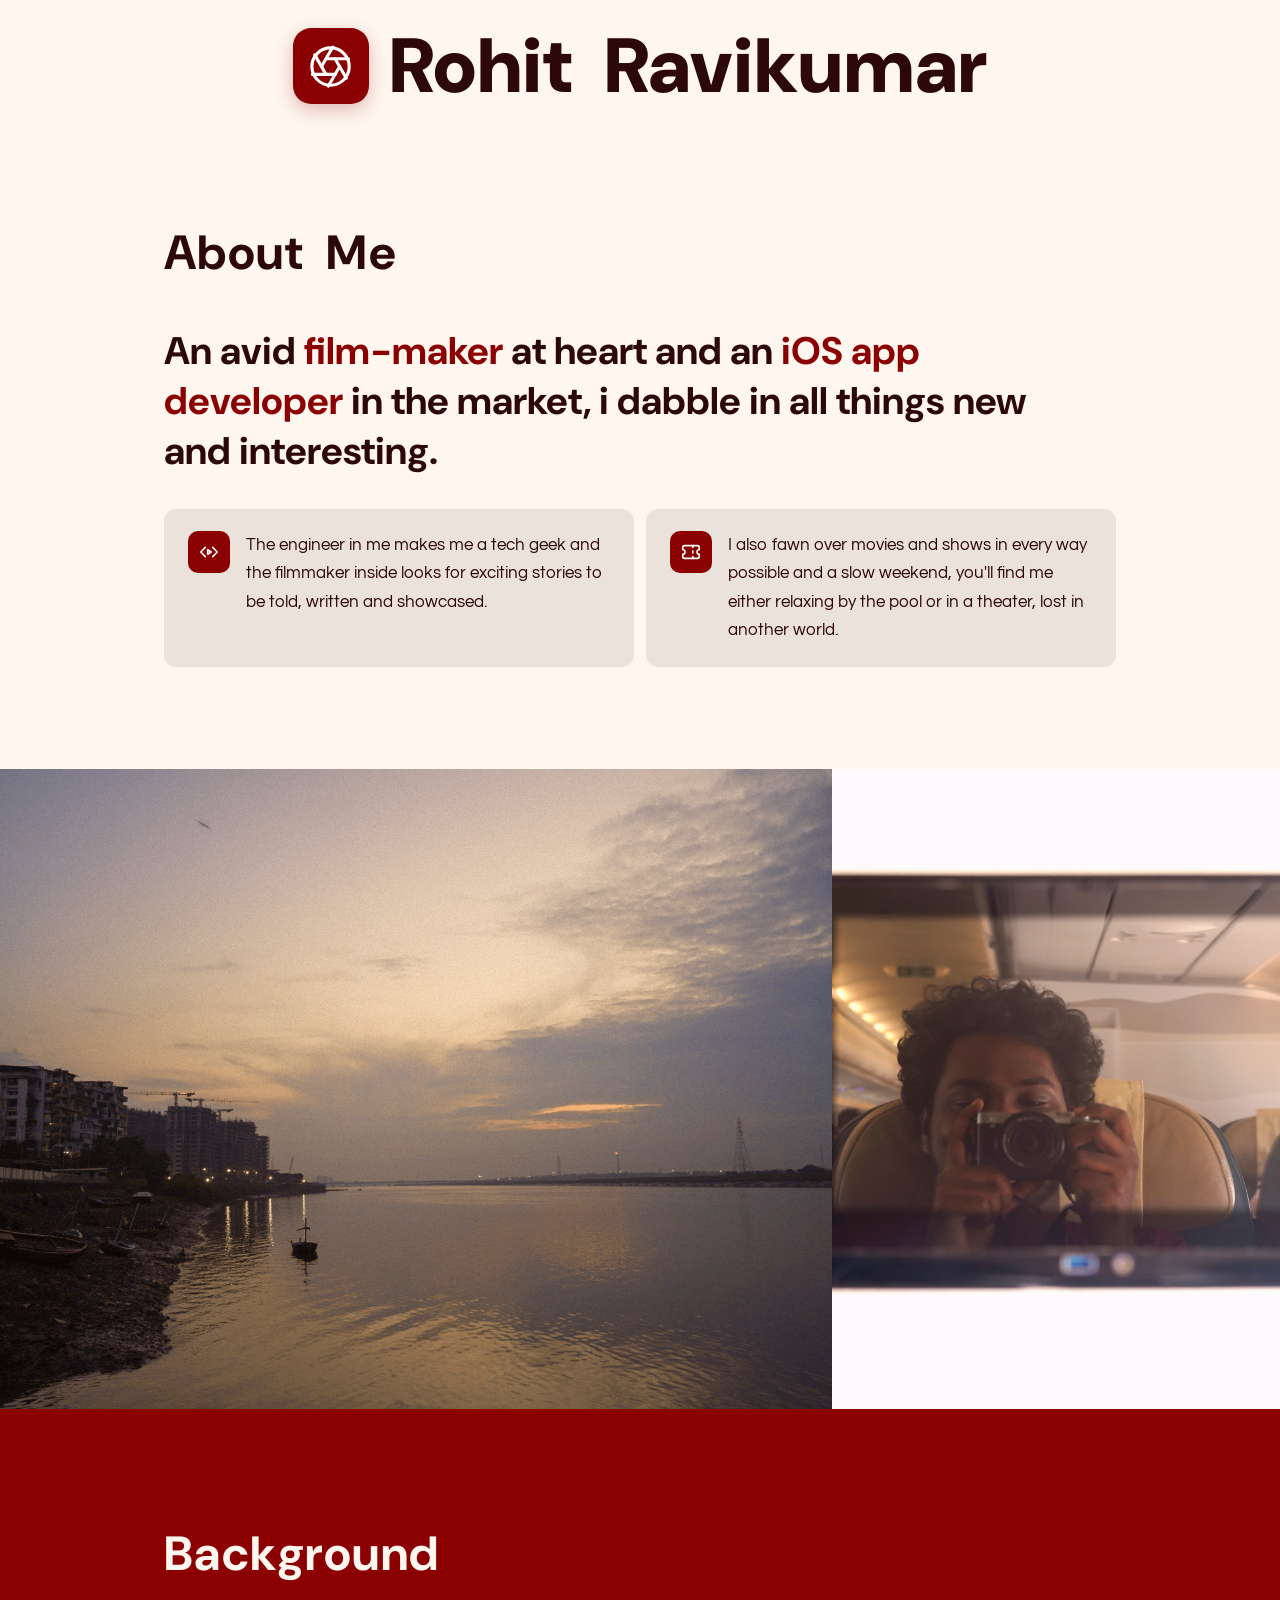
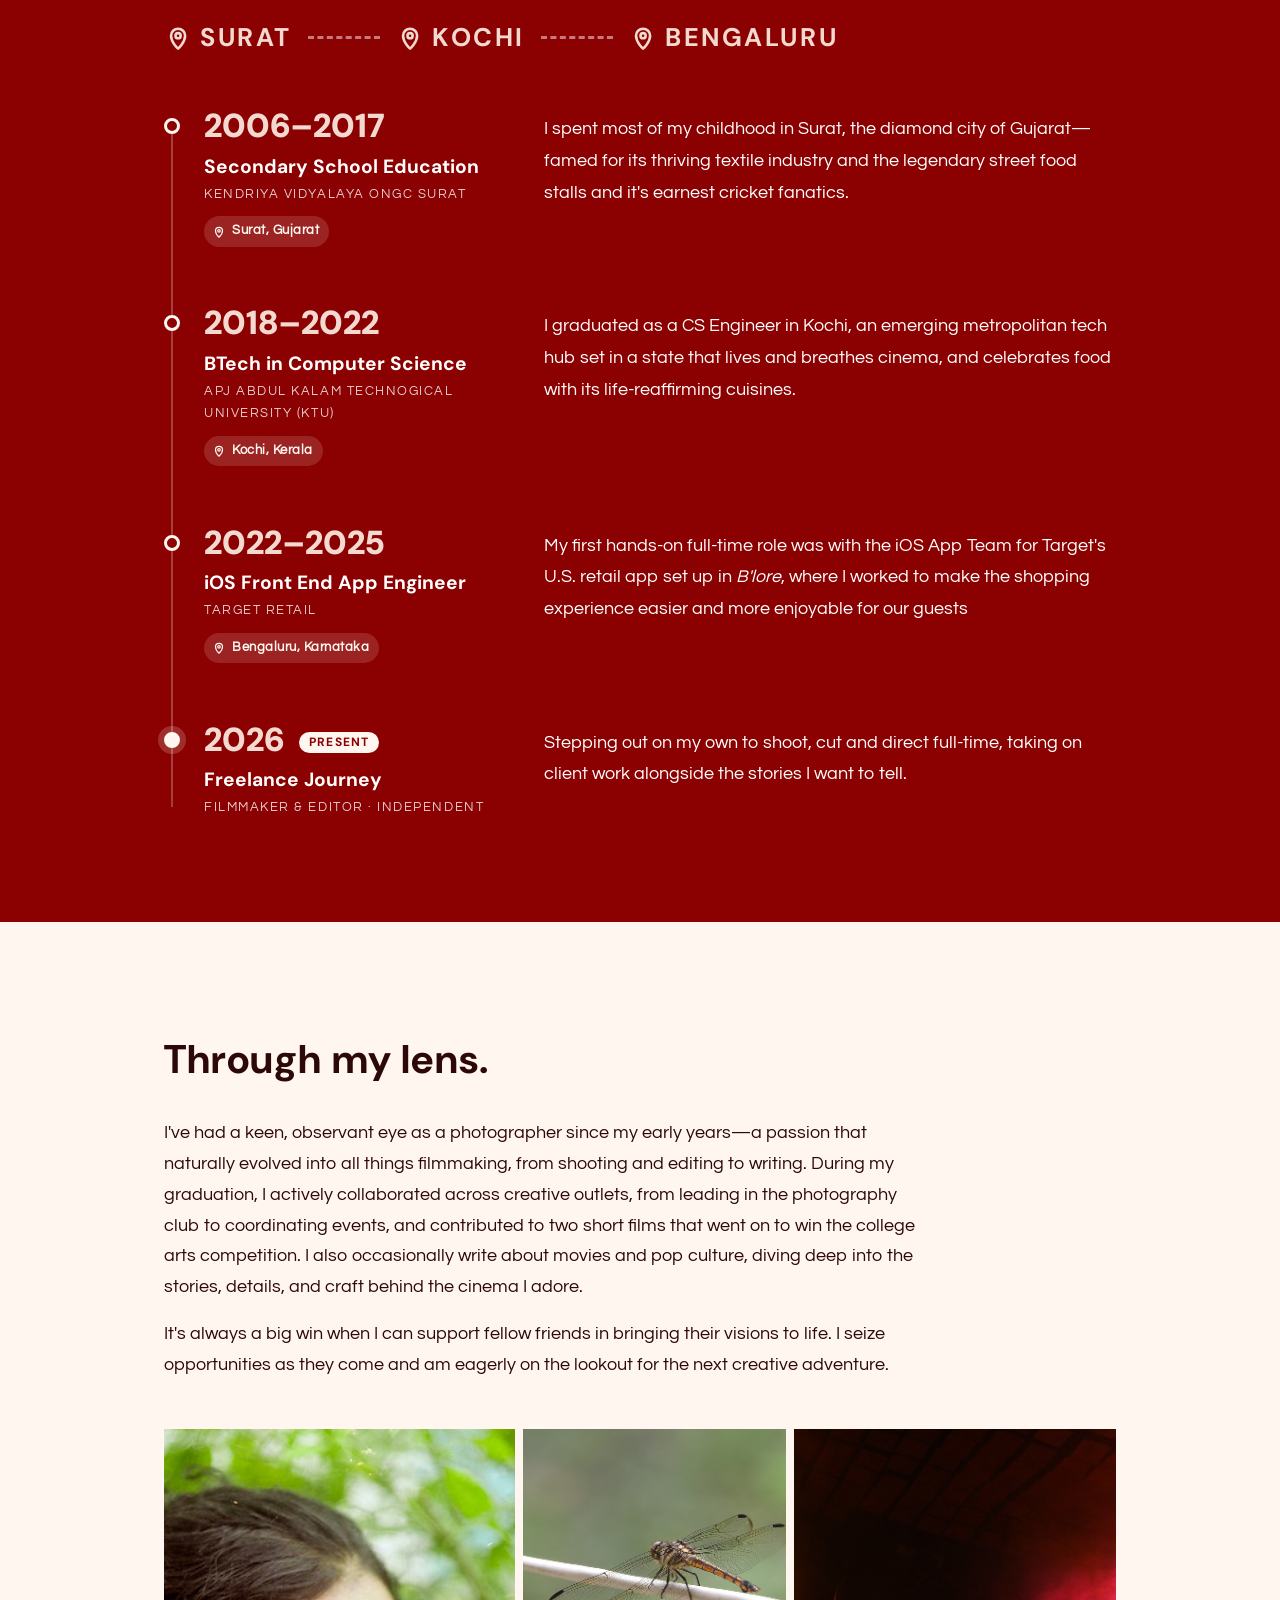
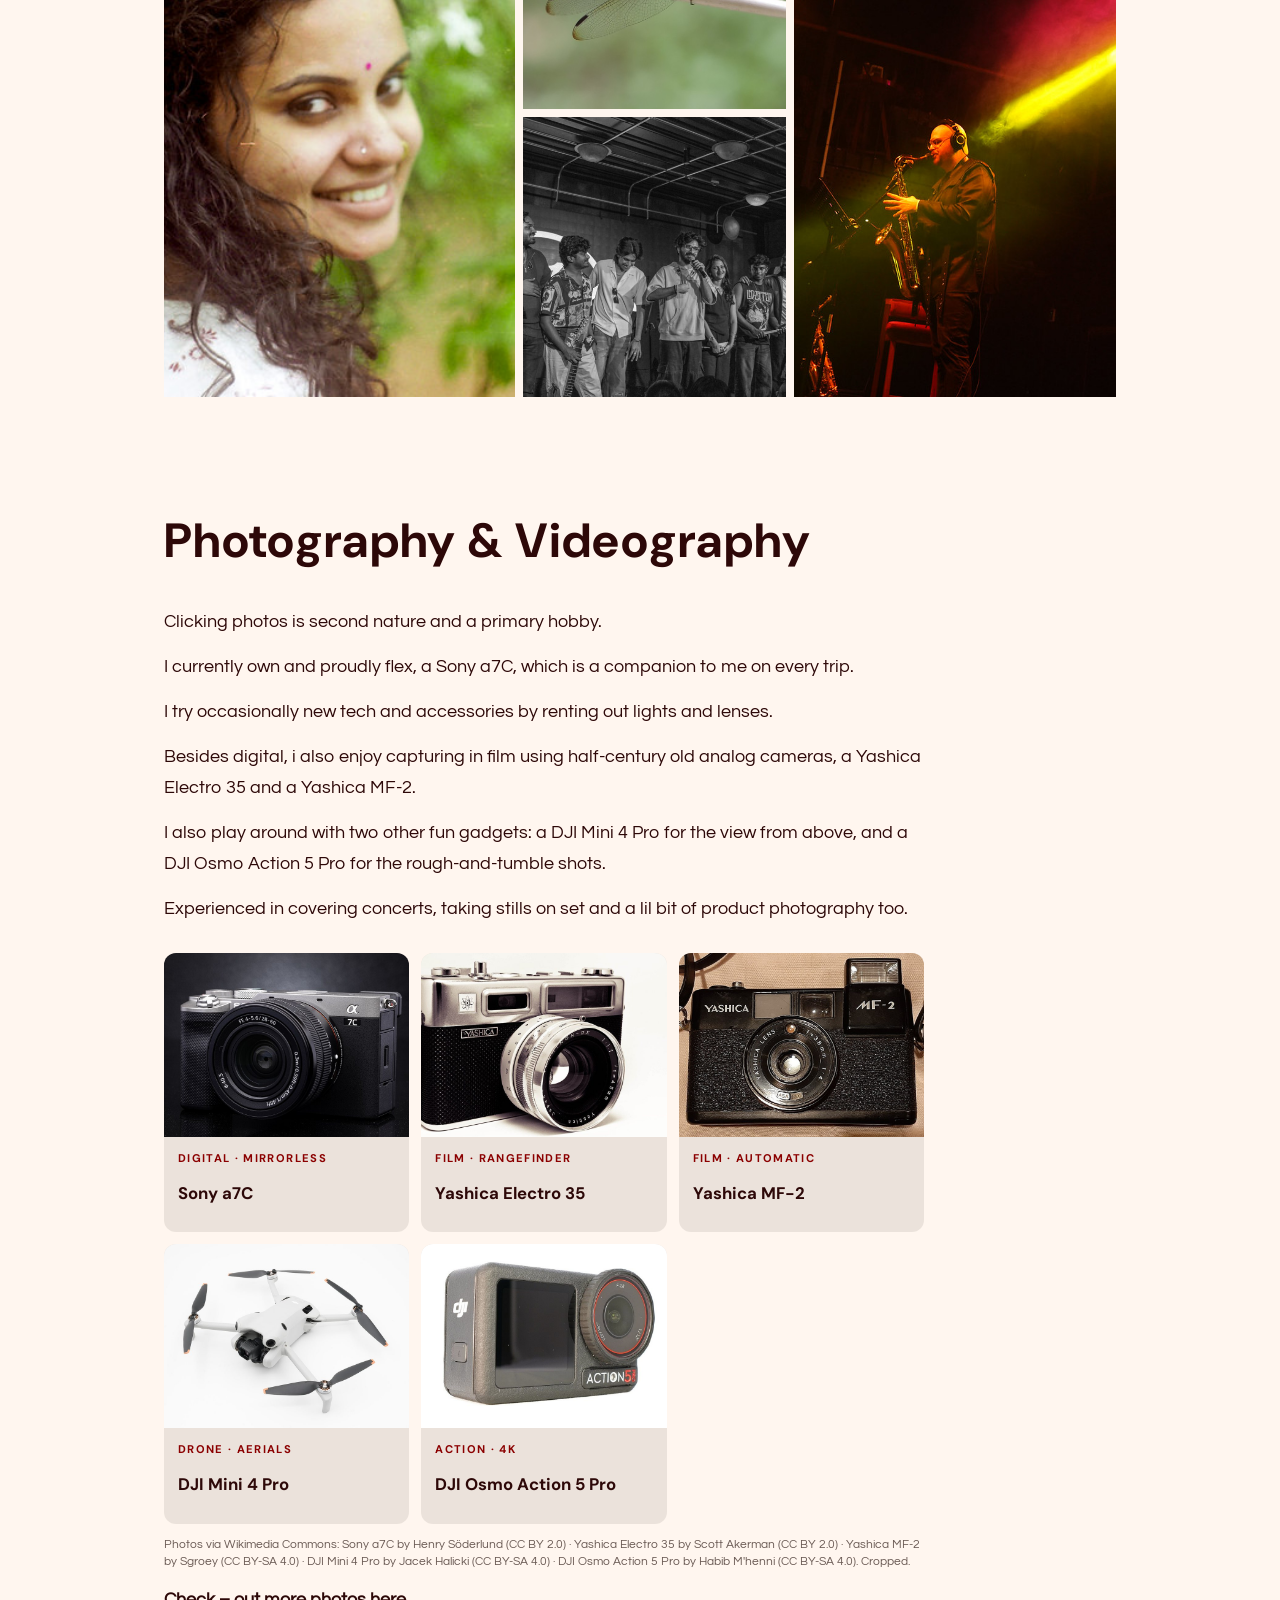
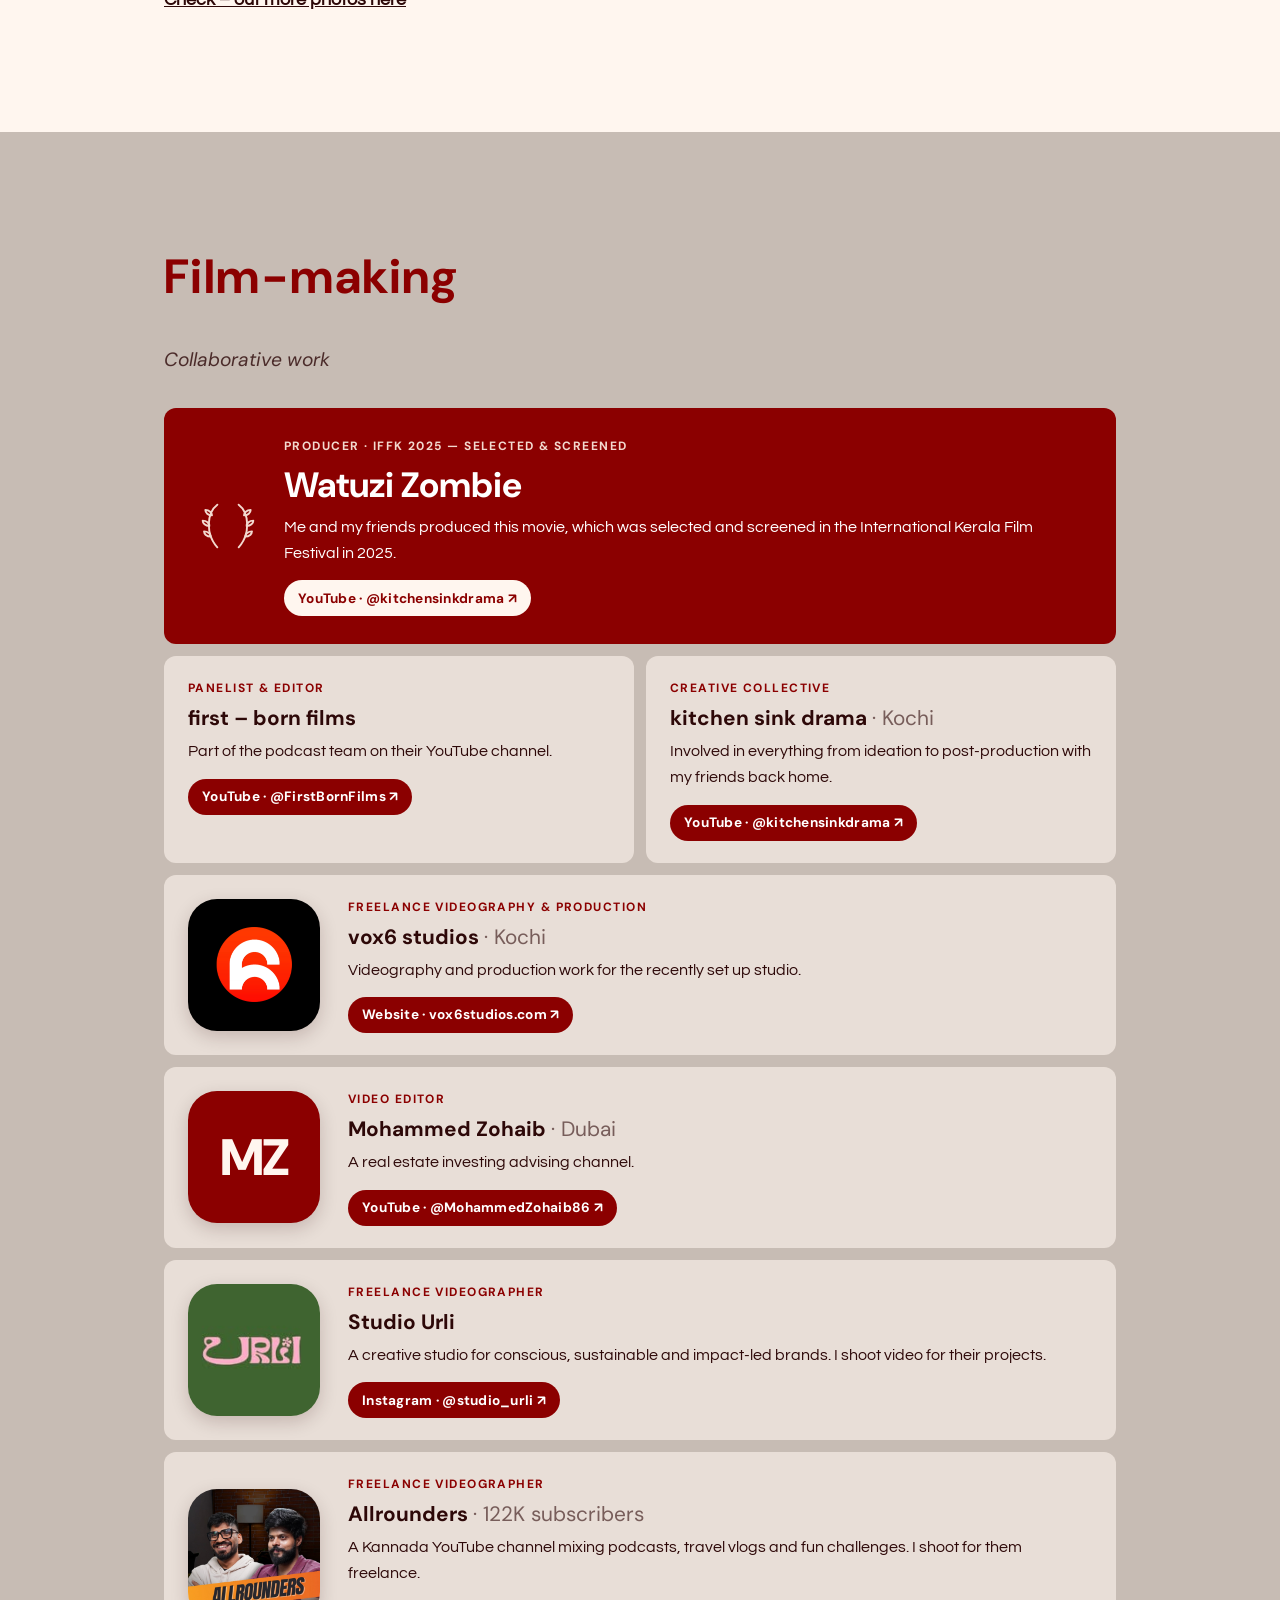
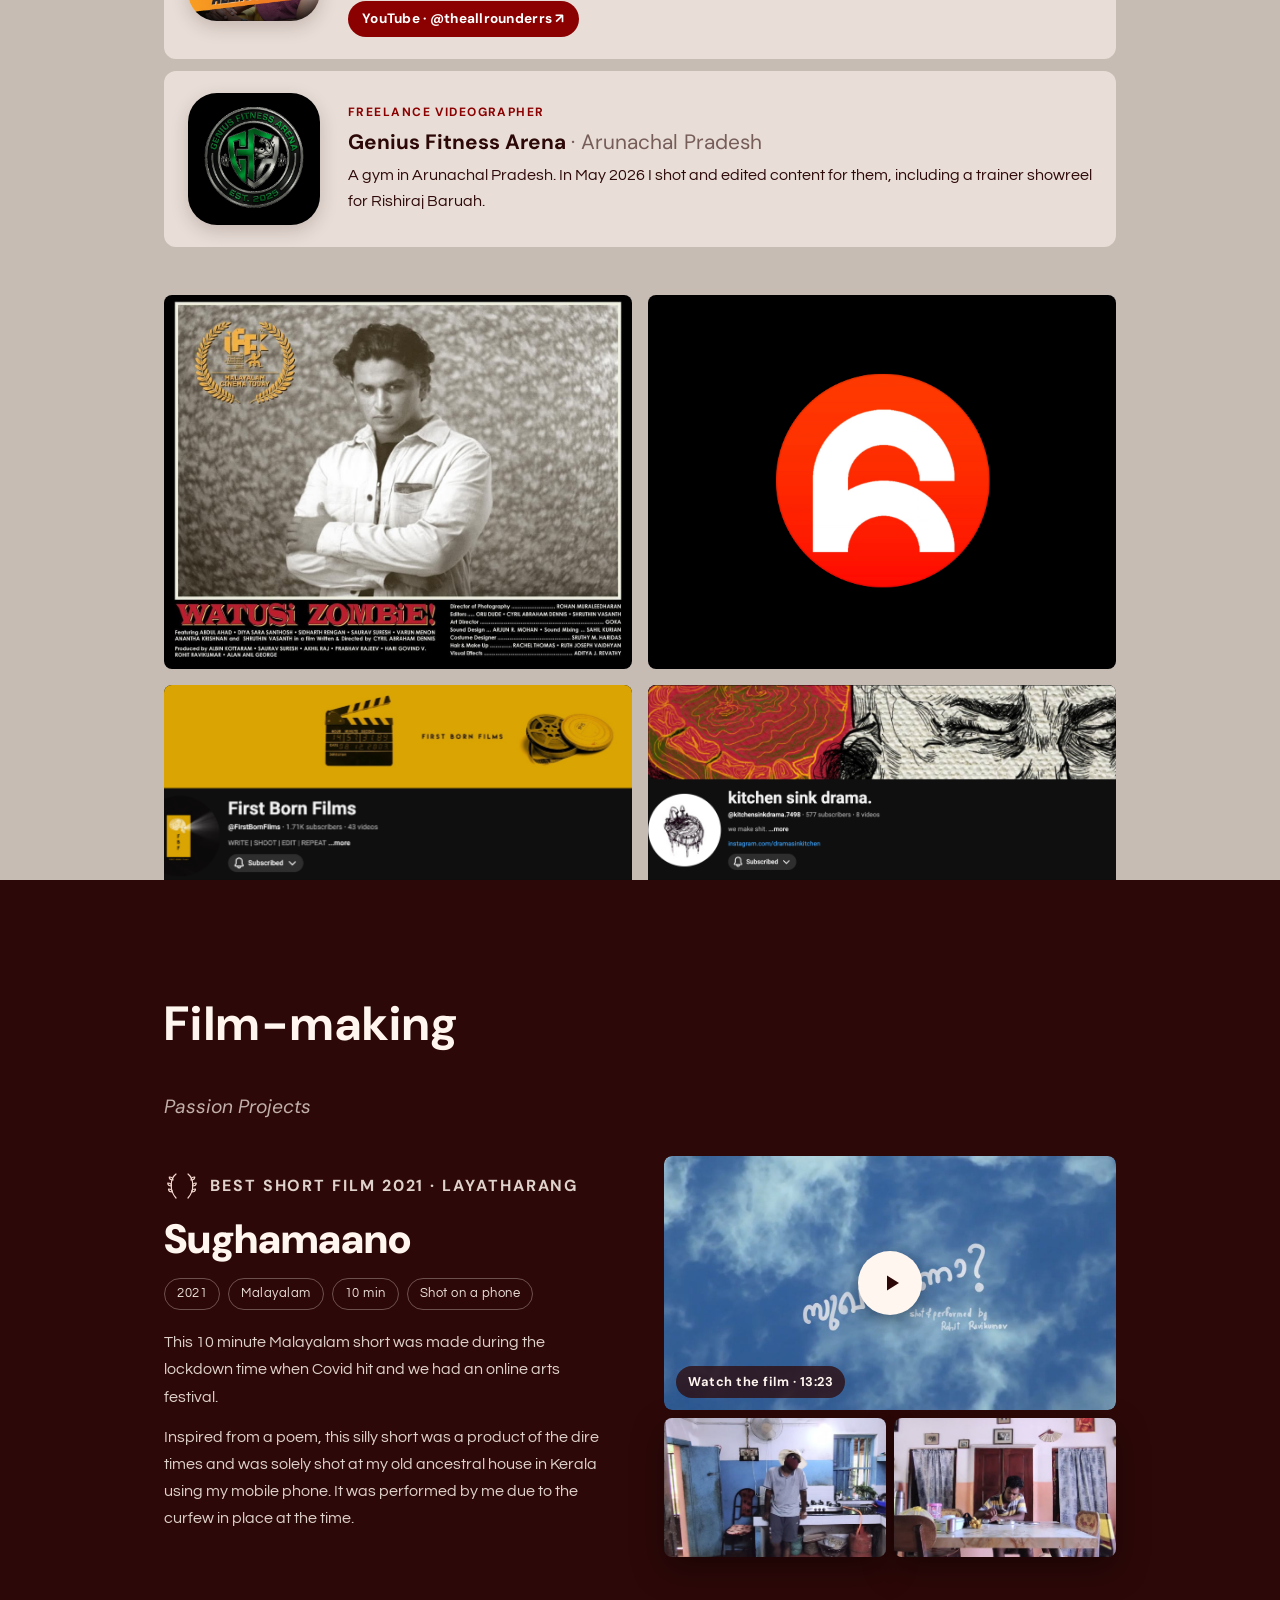
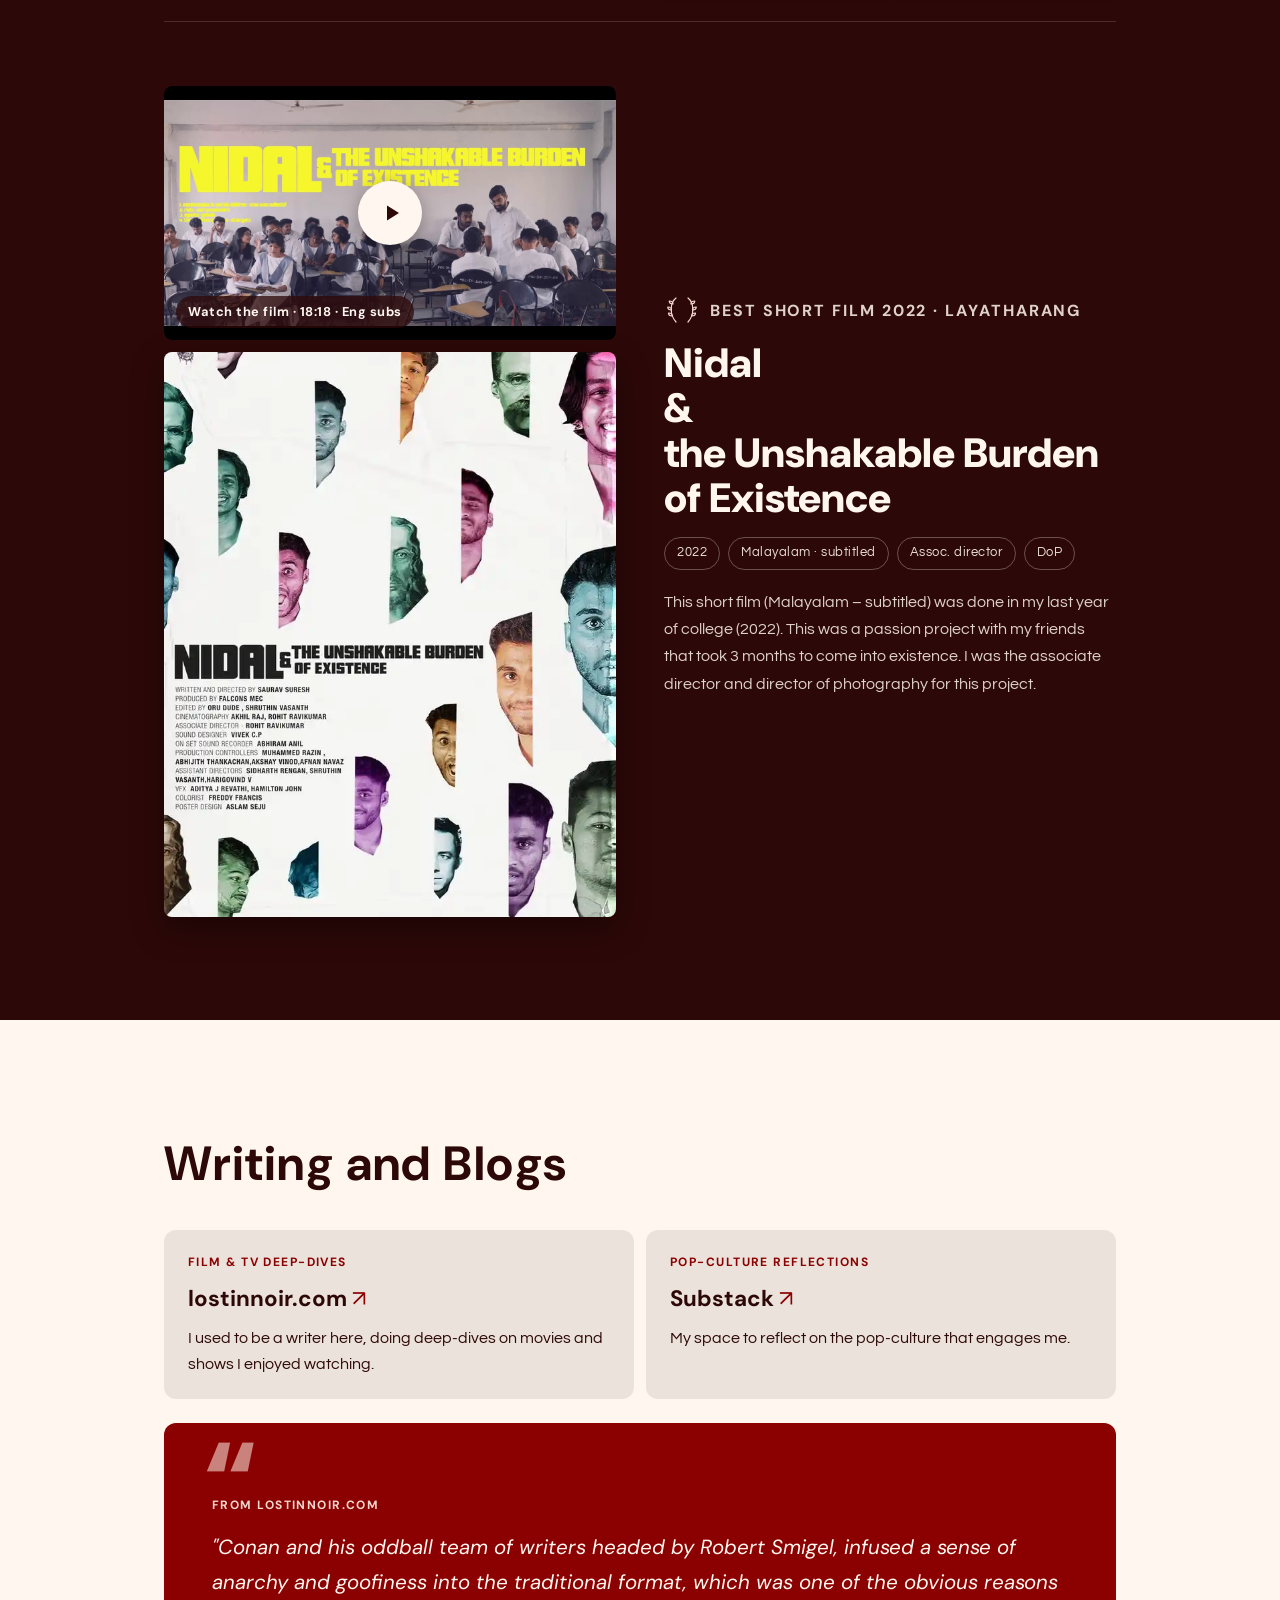
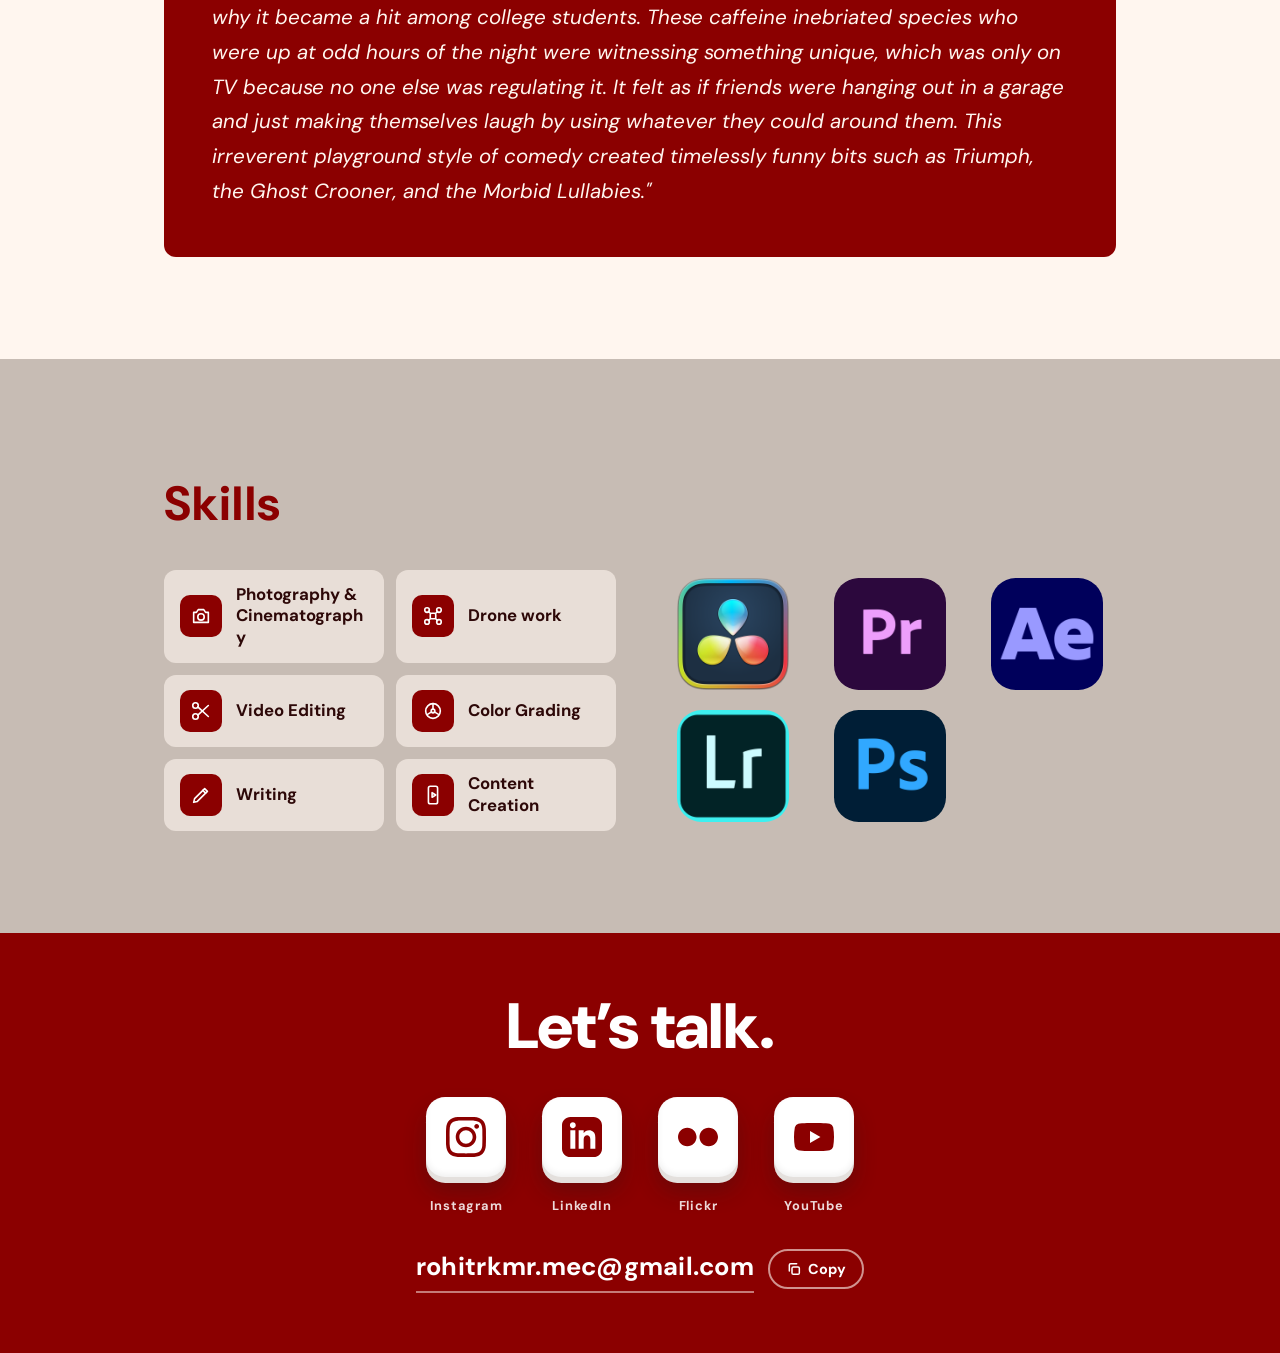
==== commit cad2b7f0: "Responsive fixes for all screen sizes, Worklog heading" ====
--- a/index.html
+++ b/index.html
@@ -2,7 +2,7 @@
 <html lang="en">
 <head>
   <meta charset="UTF-8">
-  <meta name="viewport" content="width=device-width, initial-scale=1.0">
+  <meta name="viewport" content="width=device-width, initial-scale=1.0, viewport-fit=cover">
   <title>Home | Rohit Ravikumar</title>
   <meta name="description" content="Rohit Ravikumar — iOS developer, filmmaker, photographer and storyteller.">
 
--- a/styles.css
+++ b/styles.css
@@ -925,3 +925,65 @@
     right: 16px;
   }
 }
+
+/* ══════════════════════════════
+   RESPONSIVE HARDENING
+   Keeps every layout intact from small phones (320px)
+   through tablets, landscape phones and very large monitors.
+══════════════════════════════ */
+html { -webkit-text-size-adjust: 100%; text-size-adjust: 100%; }
+body { overflow-wrap: break-word; }
+img, video, svg { max-width: 100%; }
+.collab-grid { grid-template-columns: repeat(2, minmax(0, 1fr)); }
+.collab-card > div { min-width: 0; }
+.collab-link { max-width: 100%; white-space: normal; overflow-wrap: anywhere; line-height: 1.3; }
+.skills-list li { min-width: 0; overflow-wrap: anywhere; hyphens: auto; }
+
+/* Floating button respects notches and home indicators */
+.floating-cta {
+  top: max(24px, env(safe-area-inset-top));
+  right: max(24px, env(safe-area-inset-right));
+}
+
+/* Very wide monitors: stop the full-bleed photos getting letterbox-thin */
+@media (min-width: 1800px) {
+  .hero-photos-grid { height: clamp(380px, 36vw, 860px); }
+}
+
+/* Laptops and tablets in landscape: give skills room before going side by side */
+@media (max-width: 1100px) {
+  .skills-layout { grid-template-columns: 1fr; gap: 2rem; }
+  .app-icons { display: flex; flex-wrap: wrap; justify-content: flex-start; gap: 16px; }
+  .app-icons img { width: clamp(64px, 14vw, 104px); }
+}
+
+/* Phones */
+@media (max-width: 640px) {
+  .collab-grid { grid-template-columns: minmax(0, 1fr); }
+  .channels-feature { grid-template-columns: repeat(2, minmax(0, 1fr)); gap: 8px; }
+  .channels-banners { gap: 8px; margin-top: 8px; }
+  .gear-grid { gap: 8px; }
+  .timeline-route { gap: 10px 12px; font-size: 1rem; letter-spacing: 0.08em; }
+  .timeline-route i { width: 24px; }
+}
+@media (max-width: 560px) {
+  .collab-card--logo { flex-direction: column; align-items: flex-start; gap: 16px; }
+  .collab-logo { width: 72px; height: 72px; }
+  .collab-logo--mono { font-size: 1.9rem; }
+  .app-icons { justify-content: space-between; gap: 10px; }
+  .app-icons img { width: calc((100% - 40px) / 5); min-width: 0; }
+}
+@media (max-width: 420px) {
+  .site-title-text { font-size: clamp(2rem, 10.5vw, 2.6rem); }
+  .social-links { gap: 12px; }
+  .site-footer .social-links a, .social-links a { width: 56px; height: 56px; }
+  .social-links svg, .site-footer .social-links svg { width: 26px; height: 26px; }
+  .social-label { font-size: 0.68rem; letter-spacing: 0.02em; }
+  .footer-email { font-size: 1.05rem; }
+  .floating-cta { padding: 10px 16px; font-size: 0.9rem; min-height: 44px; }
+}
+
+/* Short landscape phones: keep the photo band from eating the screen */
+@media (max-height: 500px) and (orientation: landscape) {
+  .hero-photos-grid { height: 80vh; }
+}
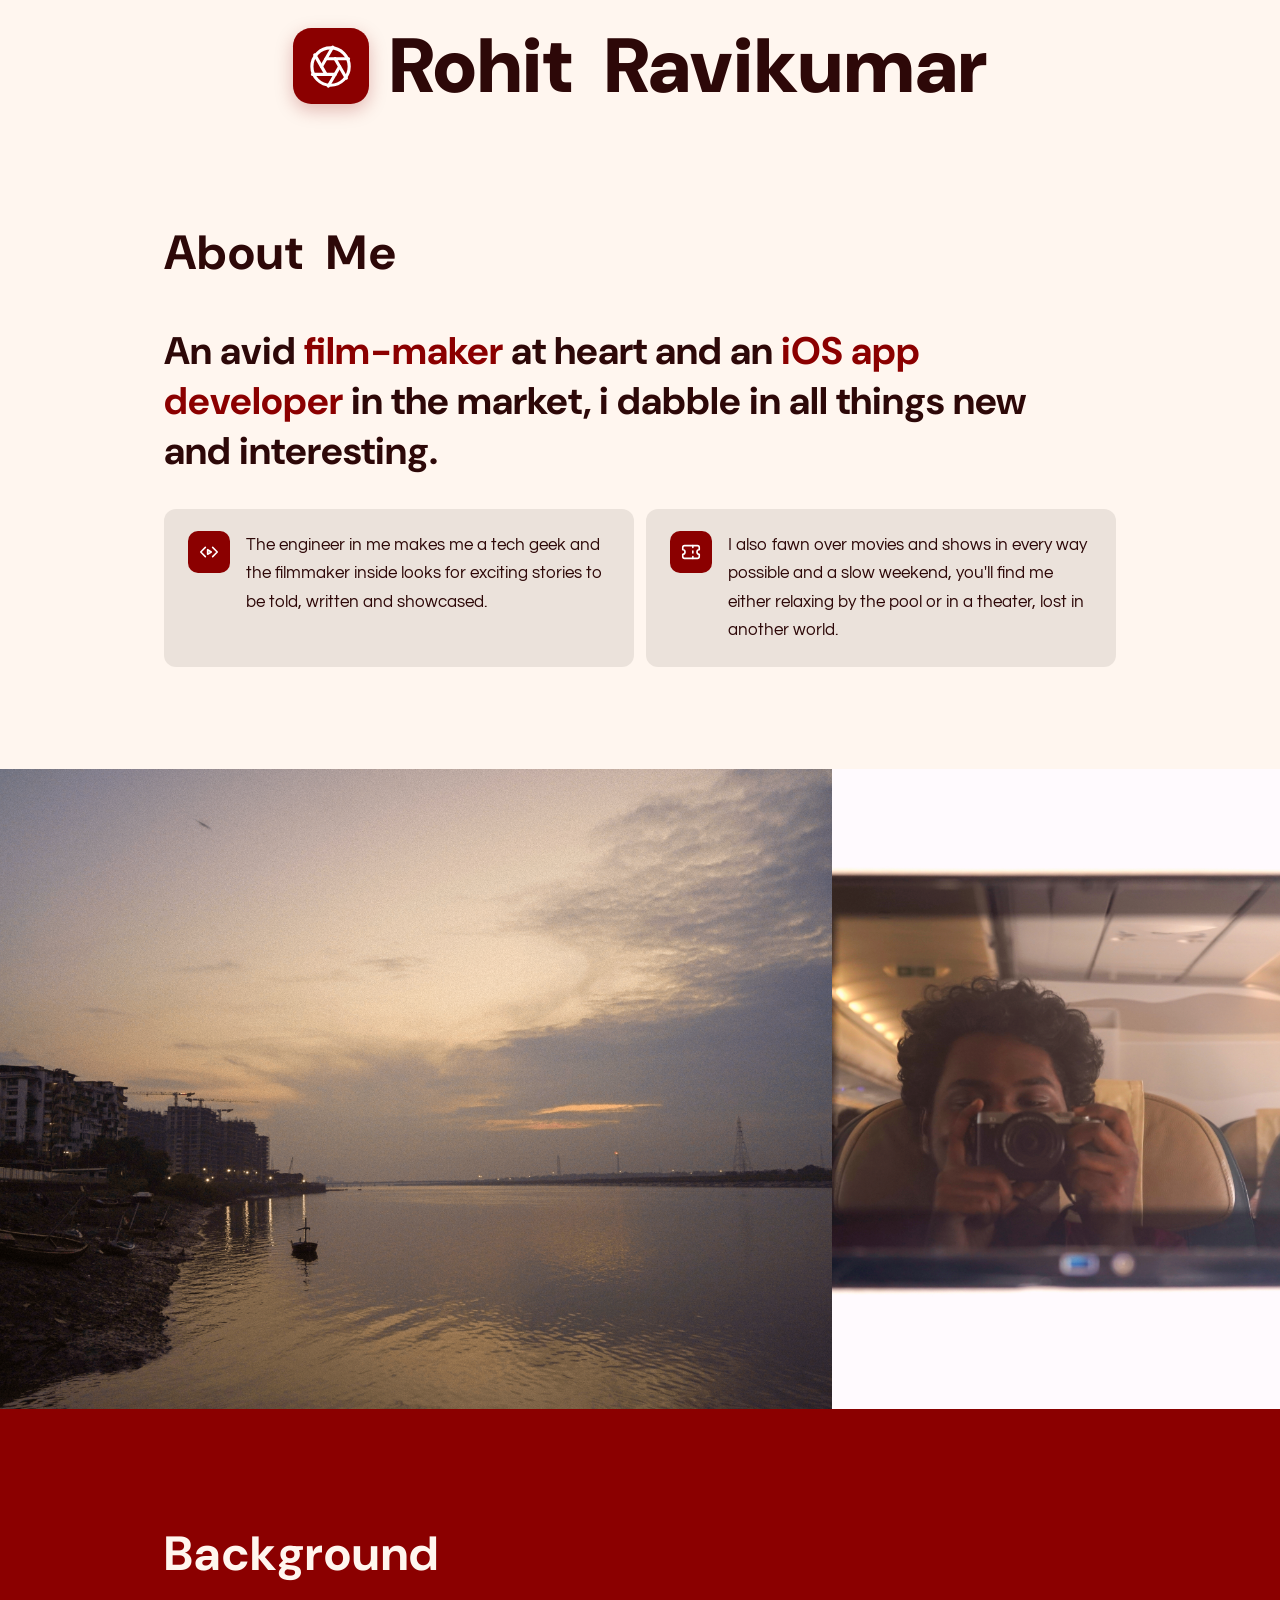
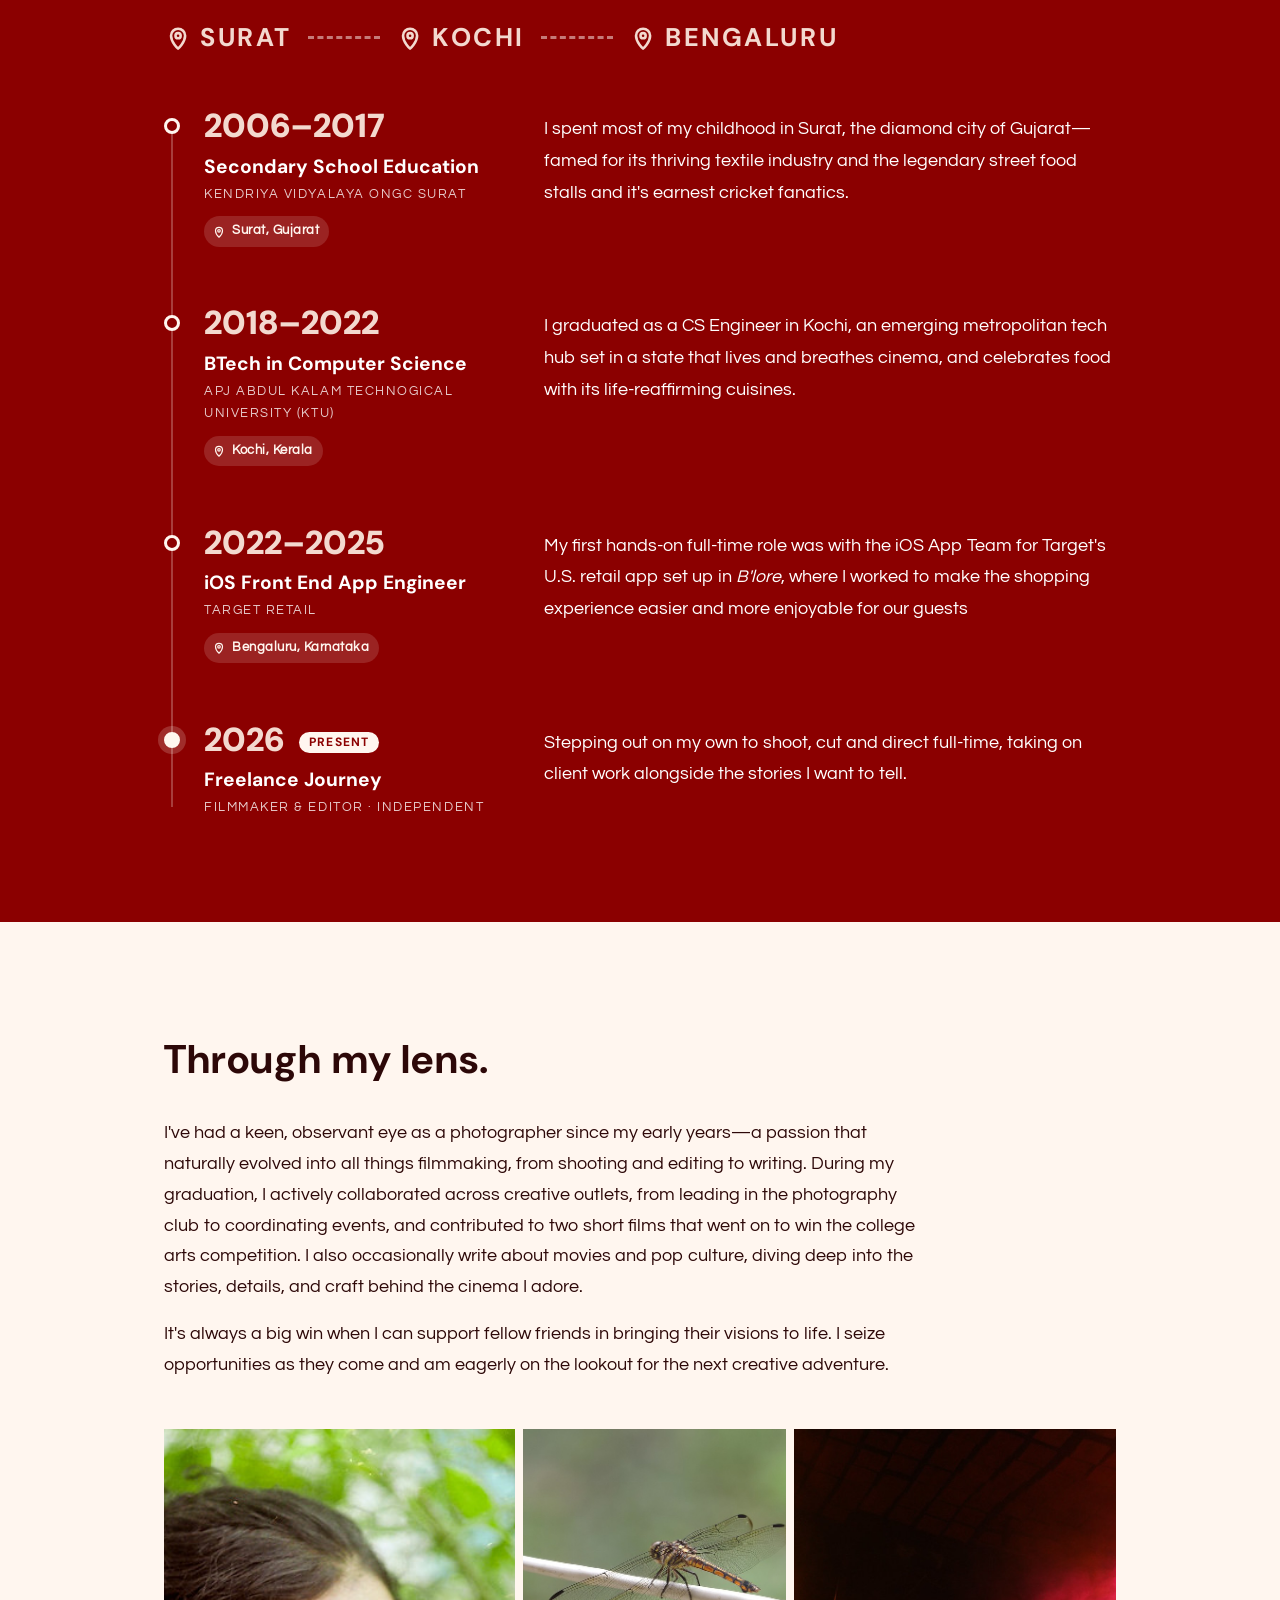
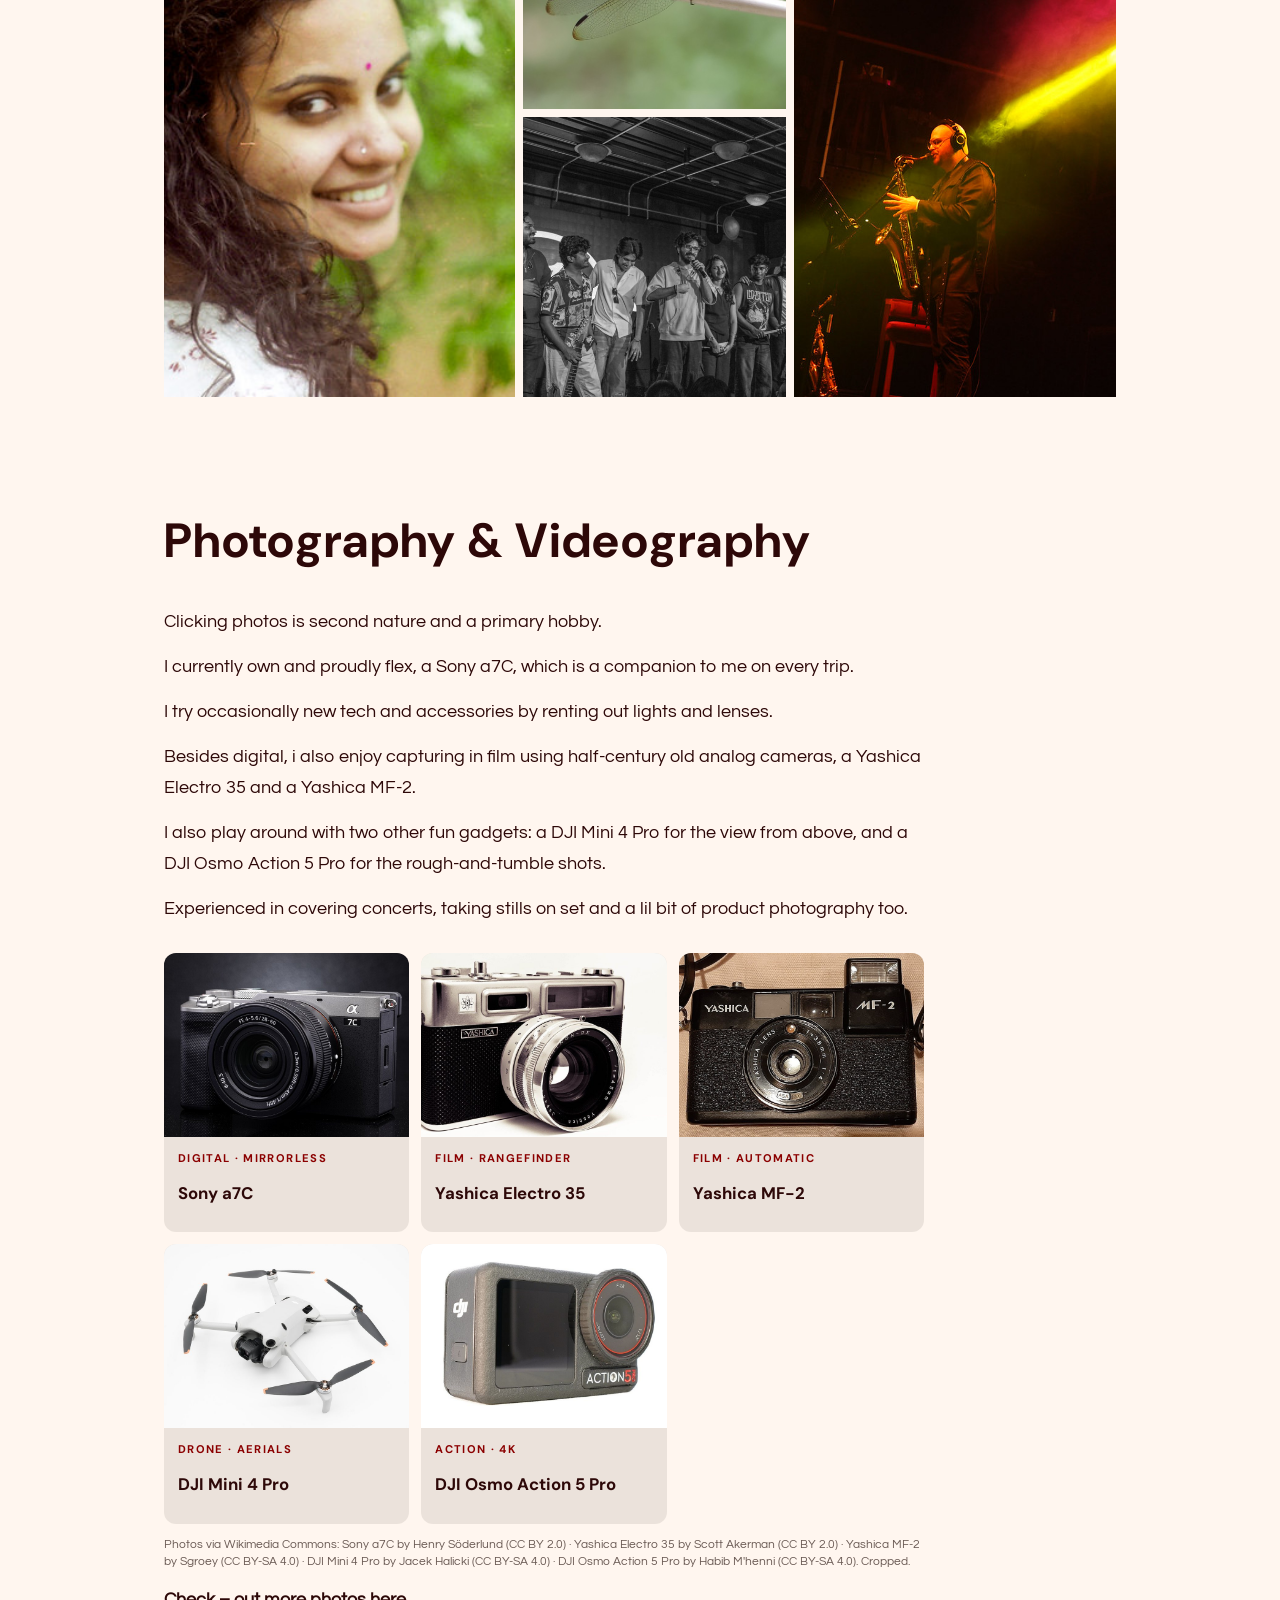
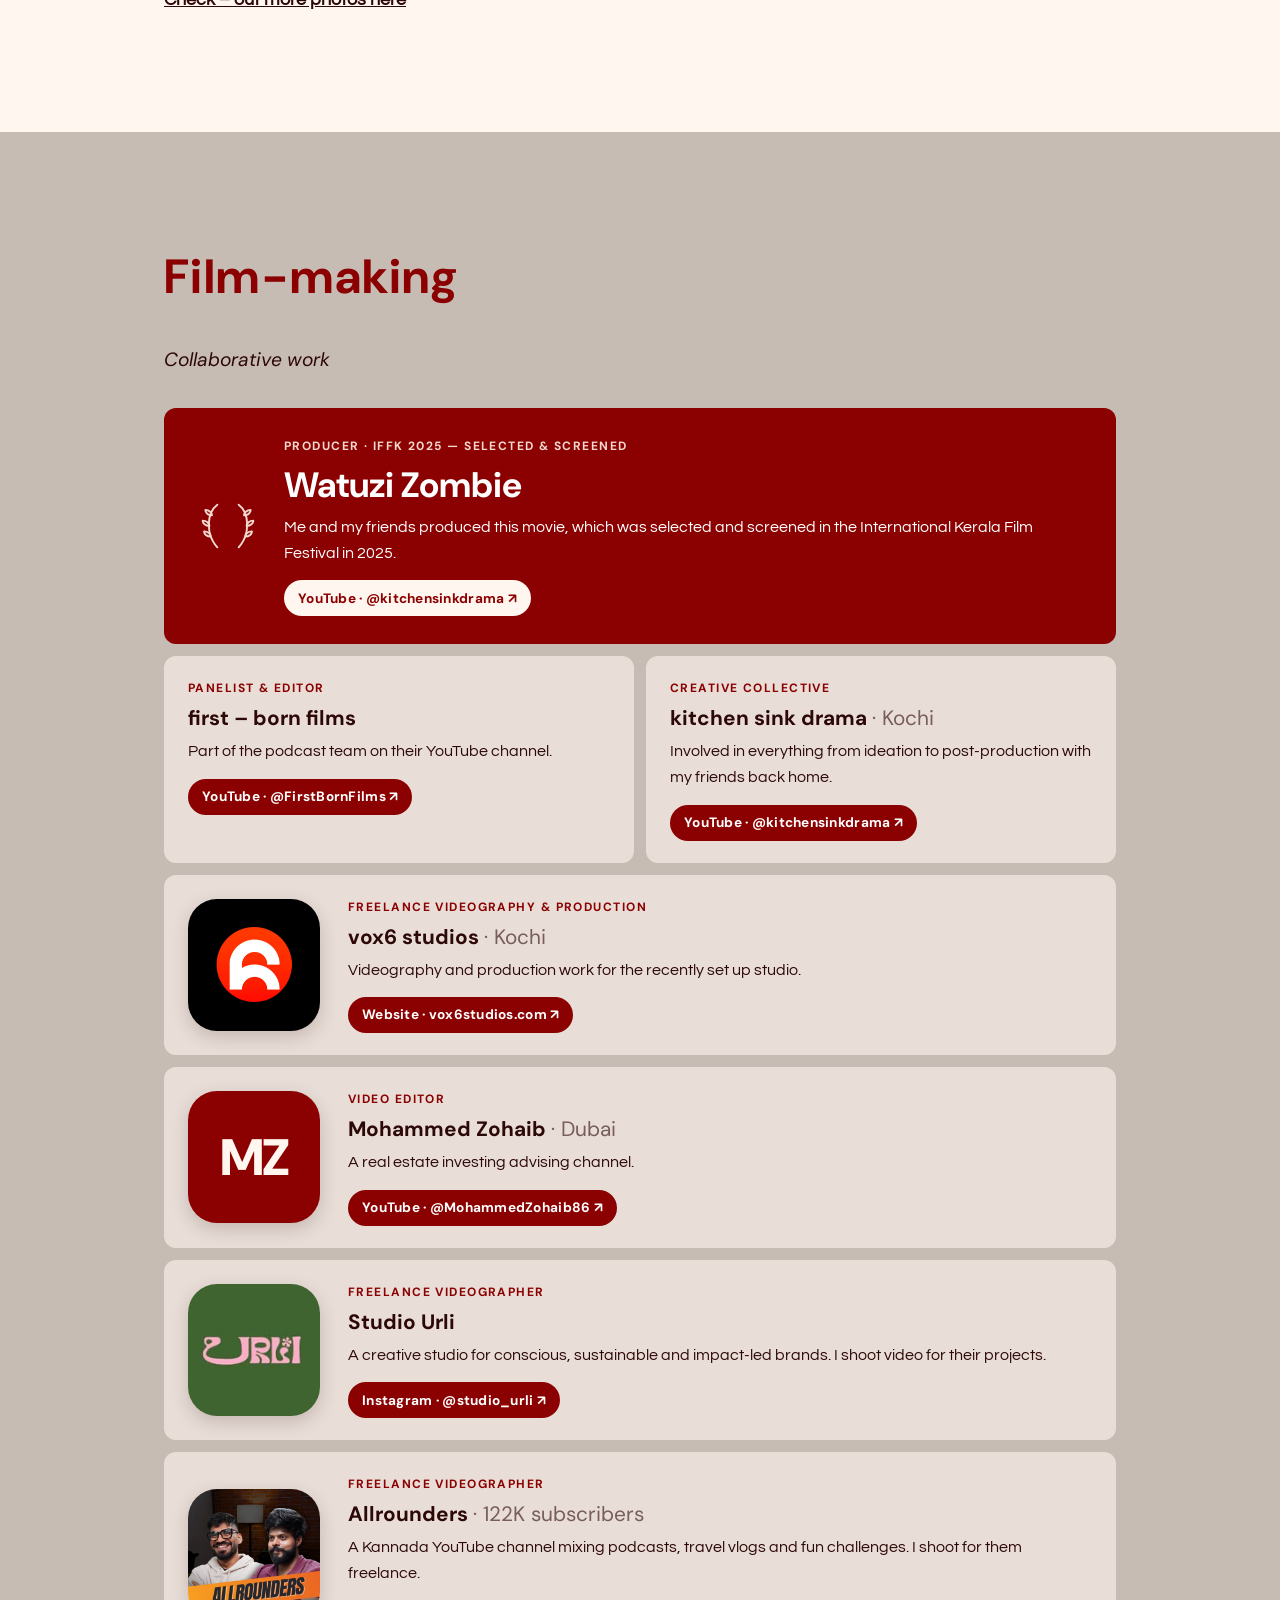
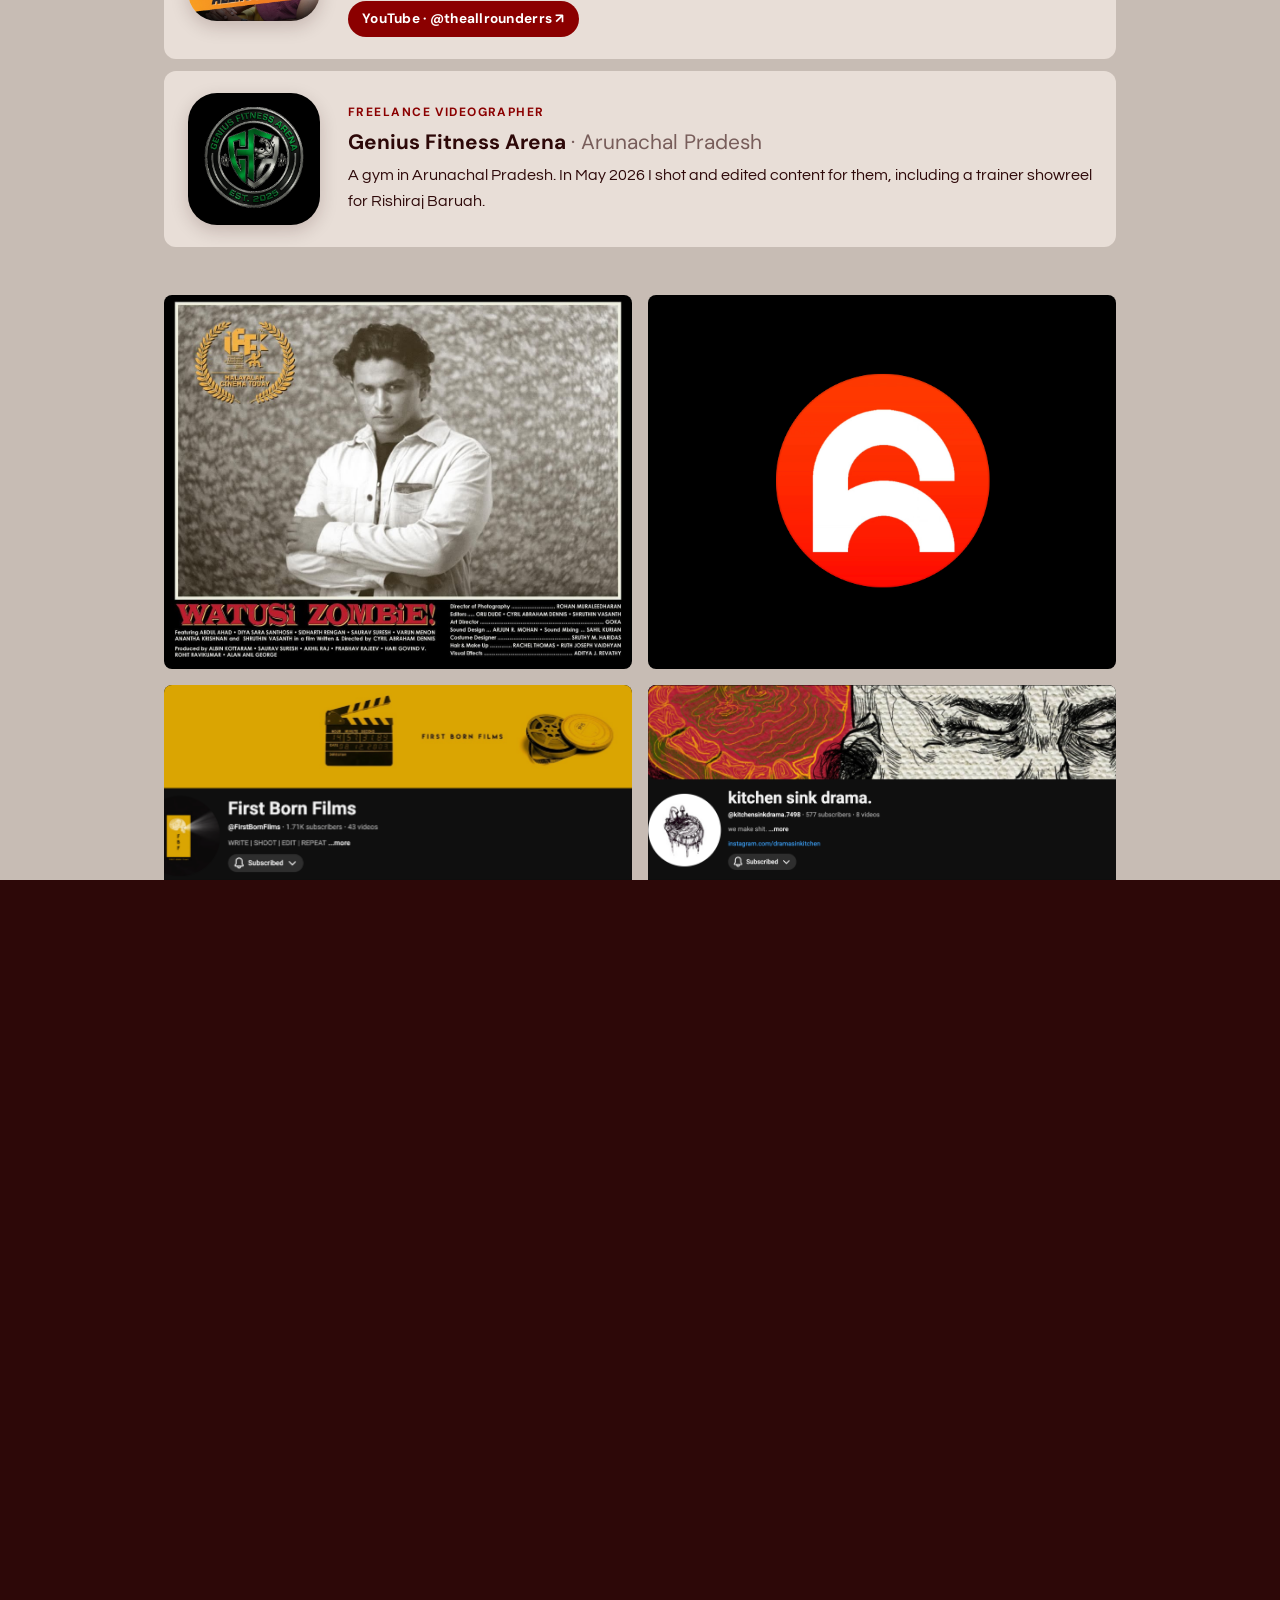
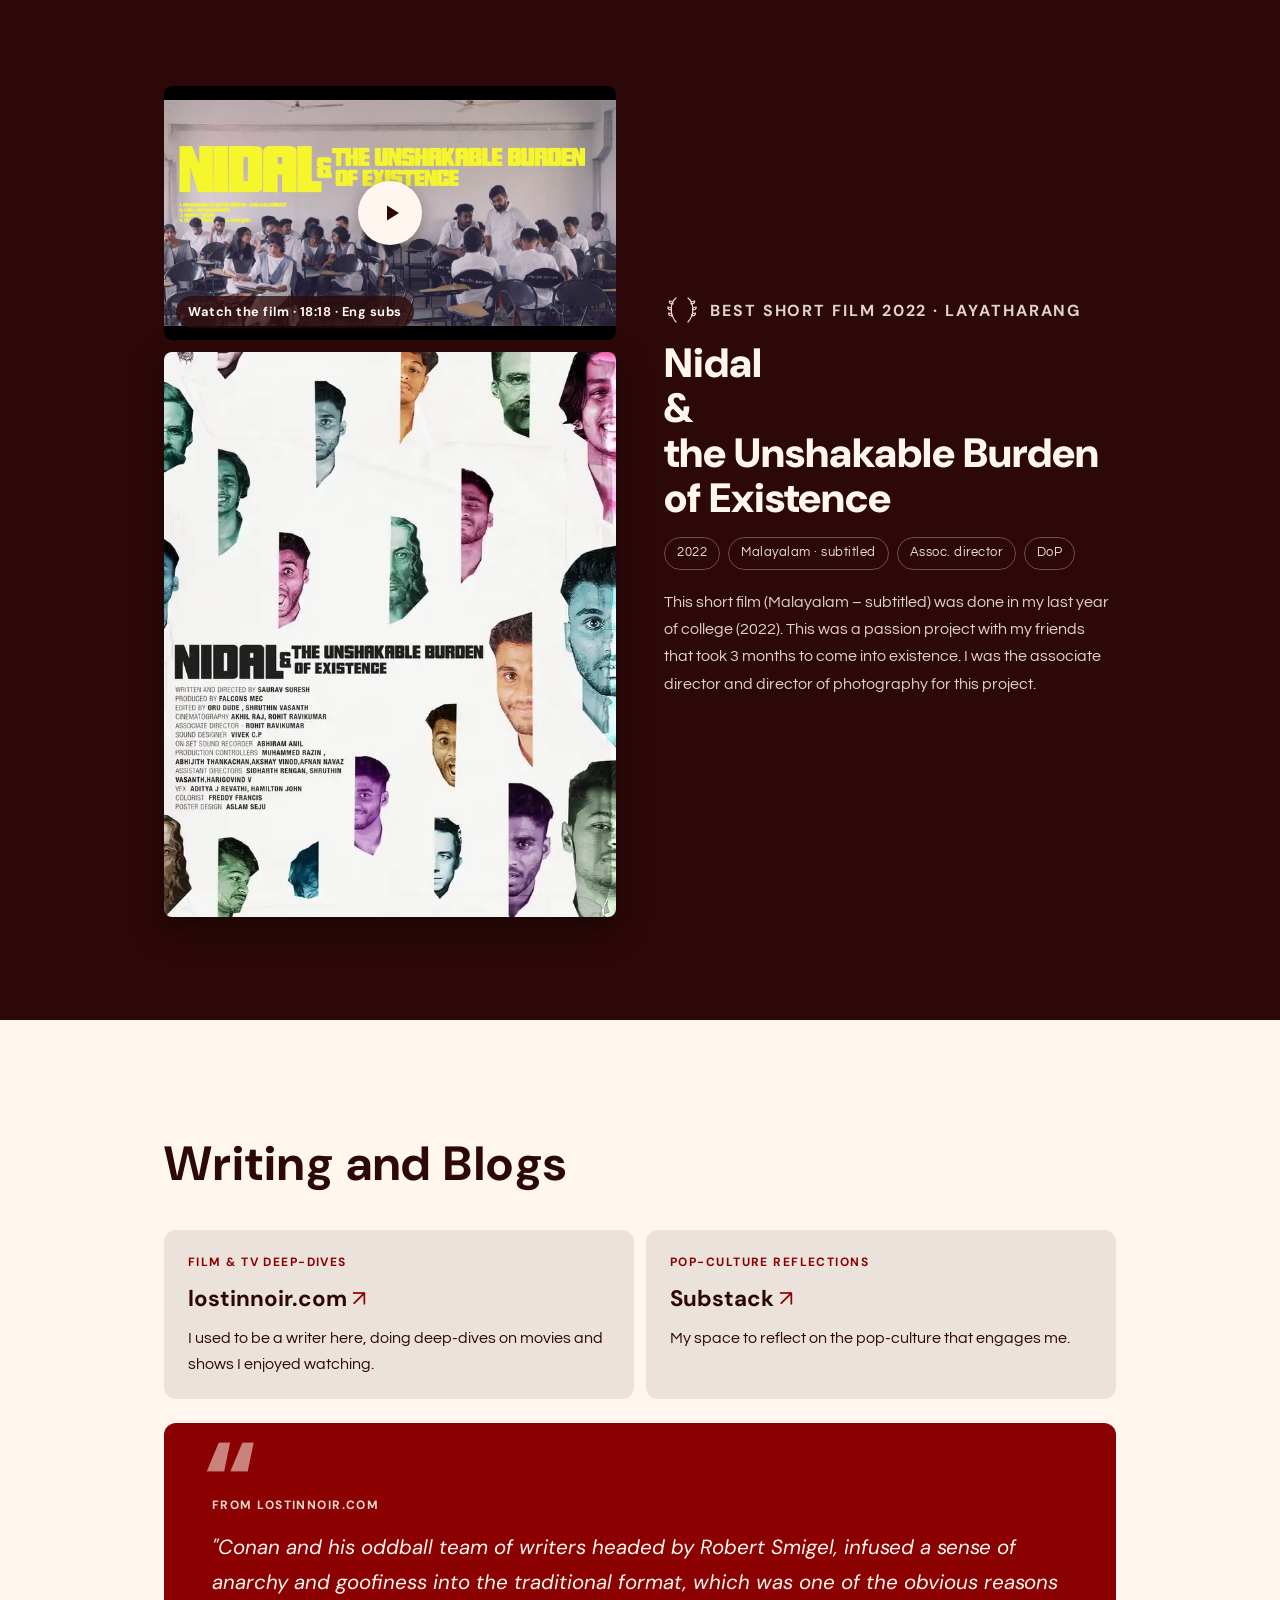
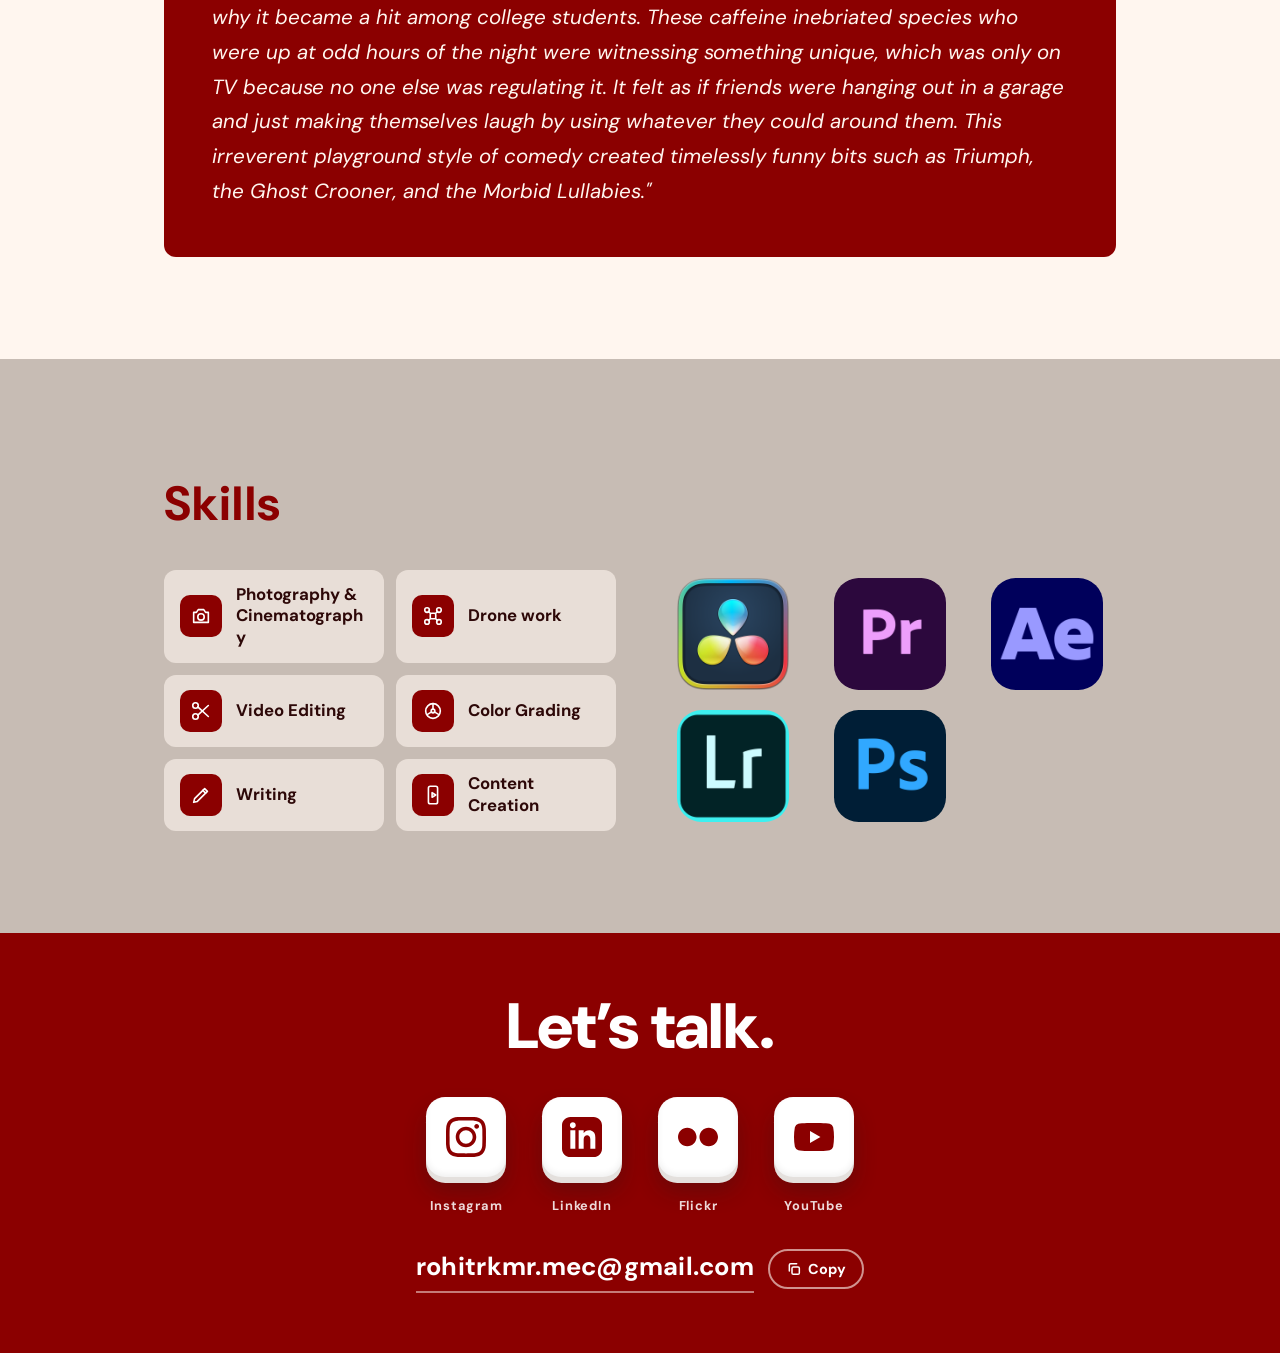
==== commit 0191e2be: "Add scroll and hover animations" ====
--- a/index.html
+++ b/index.html
@@ -544,5 +544,6 @@
   })();
 </script>
 
+<script src="motion.js" defer></script>
 </body>
 </html>
--- a/styles.css
+++ b/styles.css
@@ -987,3 +987,54 @@
 @media (max-height: 500px) and (orientation: landscape) {
   .hero-photos-grid { height: 80vh; }
 }
+
+/* ══════════════════════════════
+   MOTION
+   Elements rise gently into view as you scroll (motion.js adds the
+   classes). Turned off for visitors who ask for reduced motion.
+══════════════════════════════ */
+.motion [data-reveal] {
+  opacity: 0;
+  transform: translate3d(0, 22px, 0);
+  transition: opacity .7s cubic-bezier(.2,.7,.2,1), transform .8s cubic-bezier(.2,.7,.2,1);
+  transition-delay: var(--reveal-delay, 0ms);
+  will-change: opacity, transform;
+}
+.motion [data-reveal].is-in { opacity: 1; transform: none; will-change: auto; }
+@media (prefers-reduced-motion: reduce) {
+  .motion [data-reveal] { opacity: 1; transform: none; transition: none; }
+}
+/* Page load: the name and icon settle in */
+@keyframes rise-in { from { opacity: 0; transform: translate3d(0, 14px, 0); } to { opacity: 1; transform: none; } }
+.site-title-link { animation: rise-in .9s cubic-bezier(.2,.7,.2,1) both; }
+
+/* Hover: cards lift, photos ease in a touch */
+.about-card, .gear-card, .collab-card, .outlet-card, .skills-list li, .channel-card {
+  transition: transform .35s cubic-bezier(.2,.7,.2,1), box-shadow .35s ease, background-color .3s ease;
+}
+@media (hover: hover) {
+  .about-card:hover, .gear-card:hover, .collab-card:hover, .skills-list li:hover {
+    transform: translateY(-3px);
+    box-shadow: 0 10px 24px rgba(45, 8, 8, 0.10);
+  }
+  .channel-card:hover { transform: translateY(-3px); box-shadow: 0 12px 28px rgba(0, 0, 0, 0.25); opacity: 1; }
+  .photo-collage img, .gear-photo img, .project-images > img, .project-video img, .channel-card img {
+    transition: transform .9s cubic-bezier(.2,.7,.2,1), filter .6s ease;
+  }
+  .photo-collage img:hover, .project-images > img:hover { filter: brightness(1.08) saturate(1.08); }
+  .gear-card:hover .gear-photo img, .project-video:hover img, .channel-card:hover img { transform: scale(1.05); }
+  .app-icons img { transition: transform .35s cubic-bezier(.2,.7,.2,1); }
+  .app-icons img:hover { transform: translateY(-4px) rotate(-3deg); }
+  .collab-link, .copy-email { transition: background-color .2s ease, transform .2s ease, color .2s ease, border-color .2s ease, opacity .25s ease, visibility 0s linear 0s; }
+  .collab-link:hover { transform: translateY(-1px); }
+}
+.gear-photo { overflow: hidden; }
+/* Timeline dots pop in with their entry */
+.motion .timeline-item[data-reveal]::before { transform: scale(0); transition: transform .5s cubic-bezier(.3,1.6,.5,1) calc(var(--reveal-delay, 0ms) + 250ms); }
+.motion .timeline-item[data-reveal].is-in::before { transform: scale(1); }
+@media (prefers-reduced-motion: reduce) {
+  .site-title-link { animation: none; }
+  .about-card, .gear-card, .collab-card, .outlet-card, .skills-list li, .channel-card,
+  .photo-collage img, .gear-photo img, .project-images > img, .project-video img, .channel-card img, .app-icons img { transition: none !important; transform: none !important; }
+  .motion .timeline-item[data-reveal]::before { transform: none; transition: none; }
+}
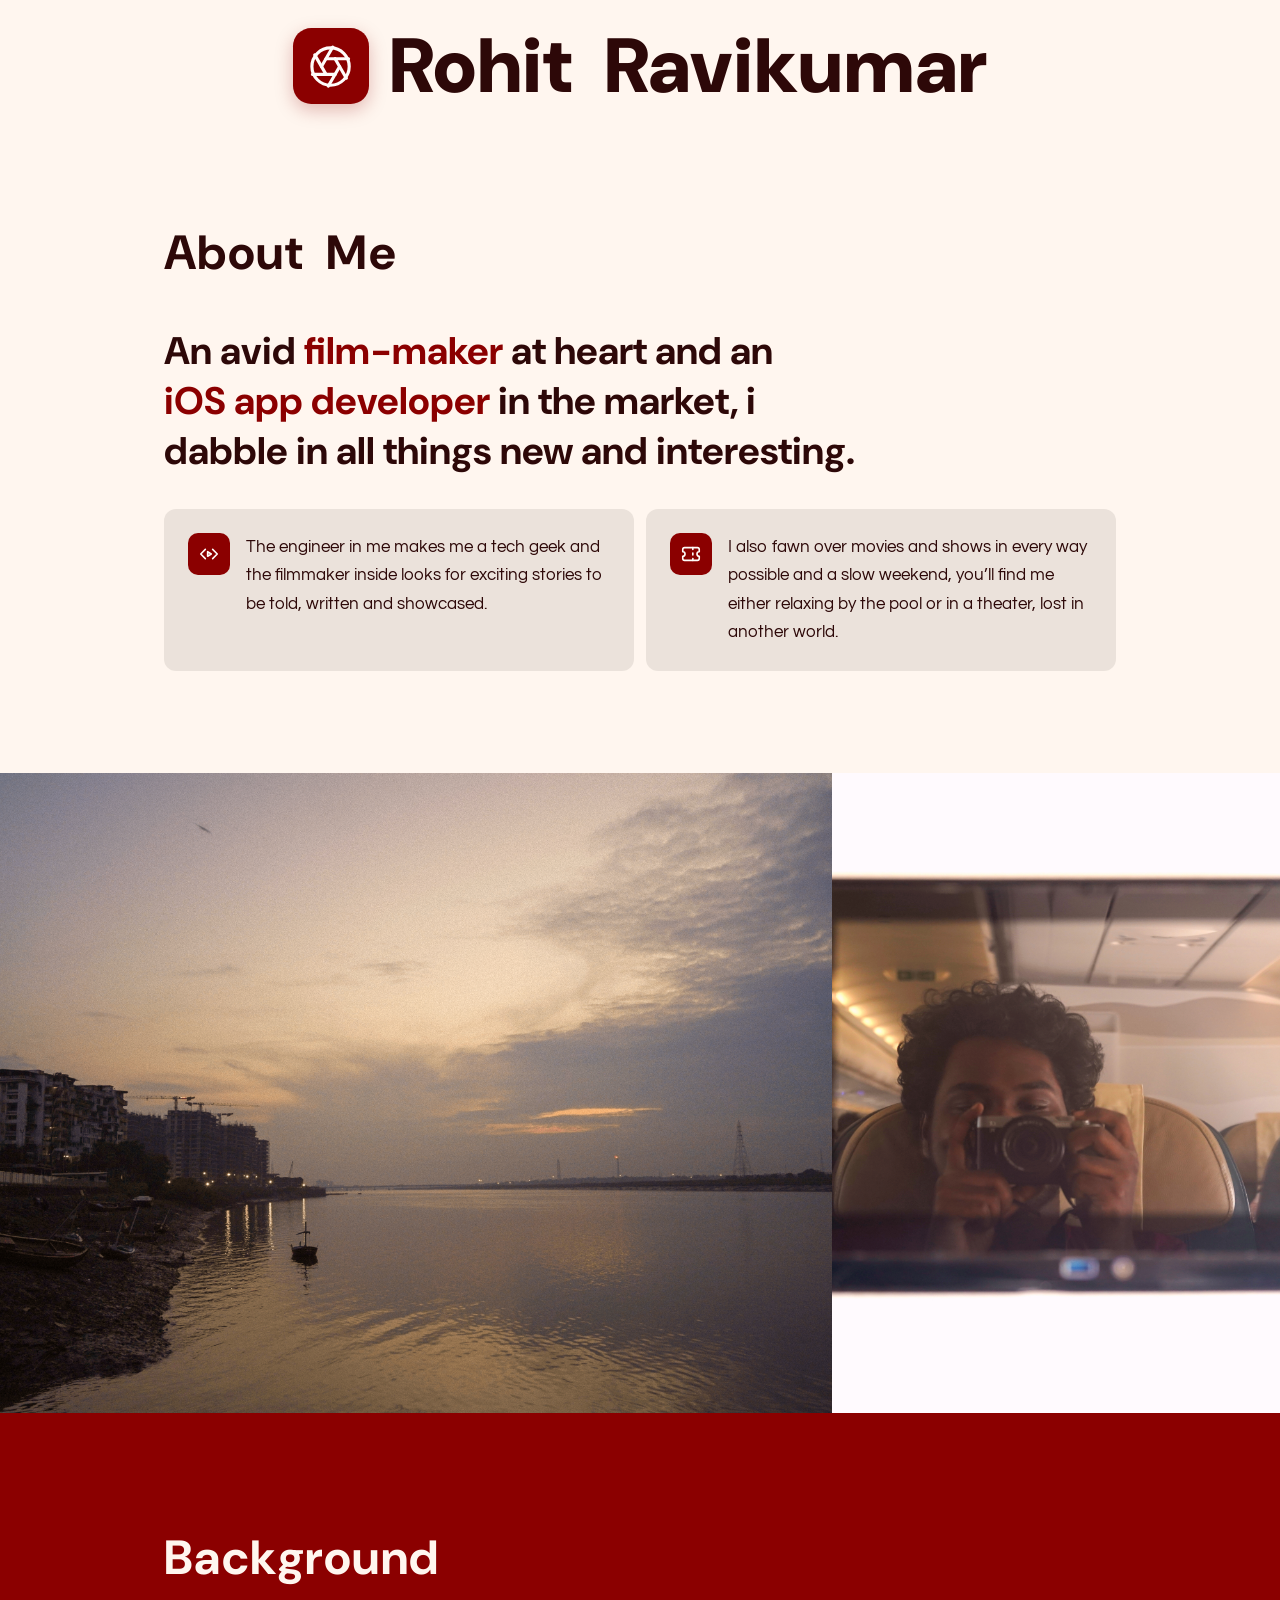
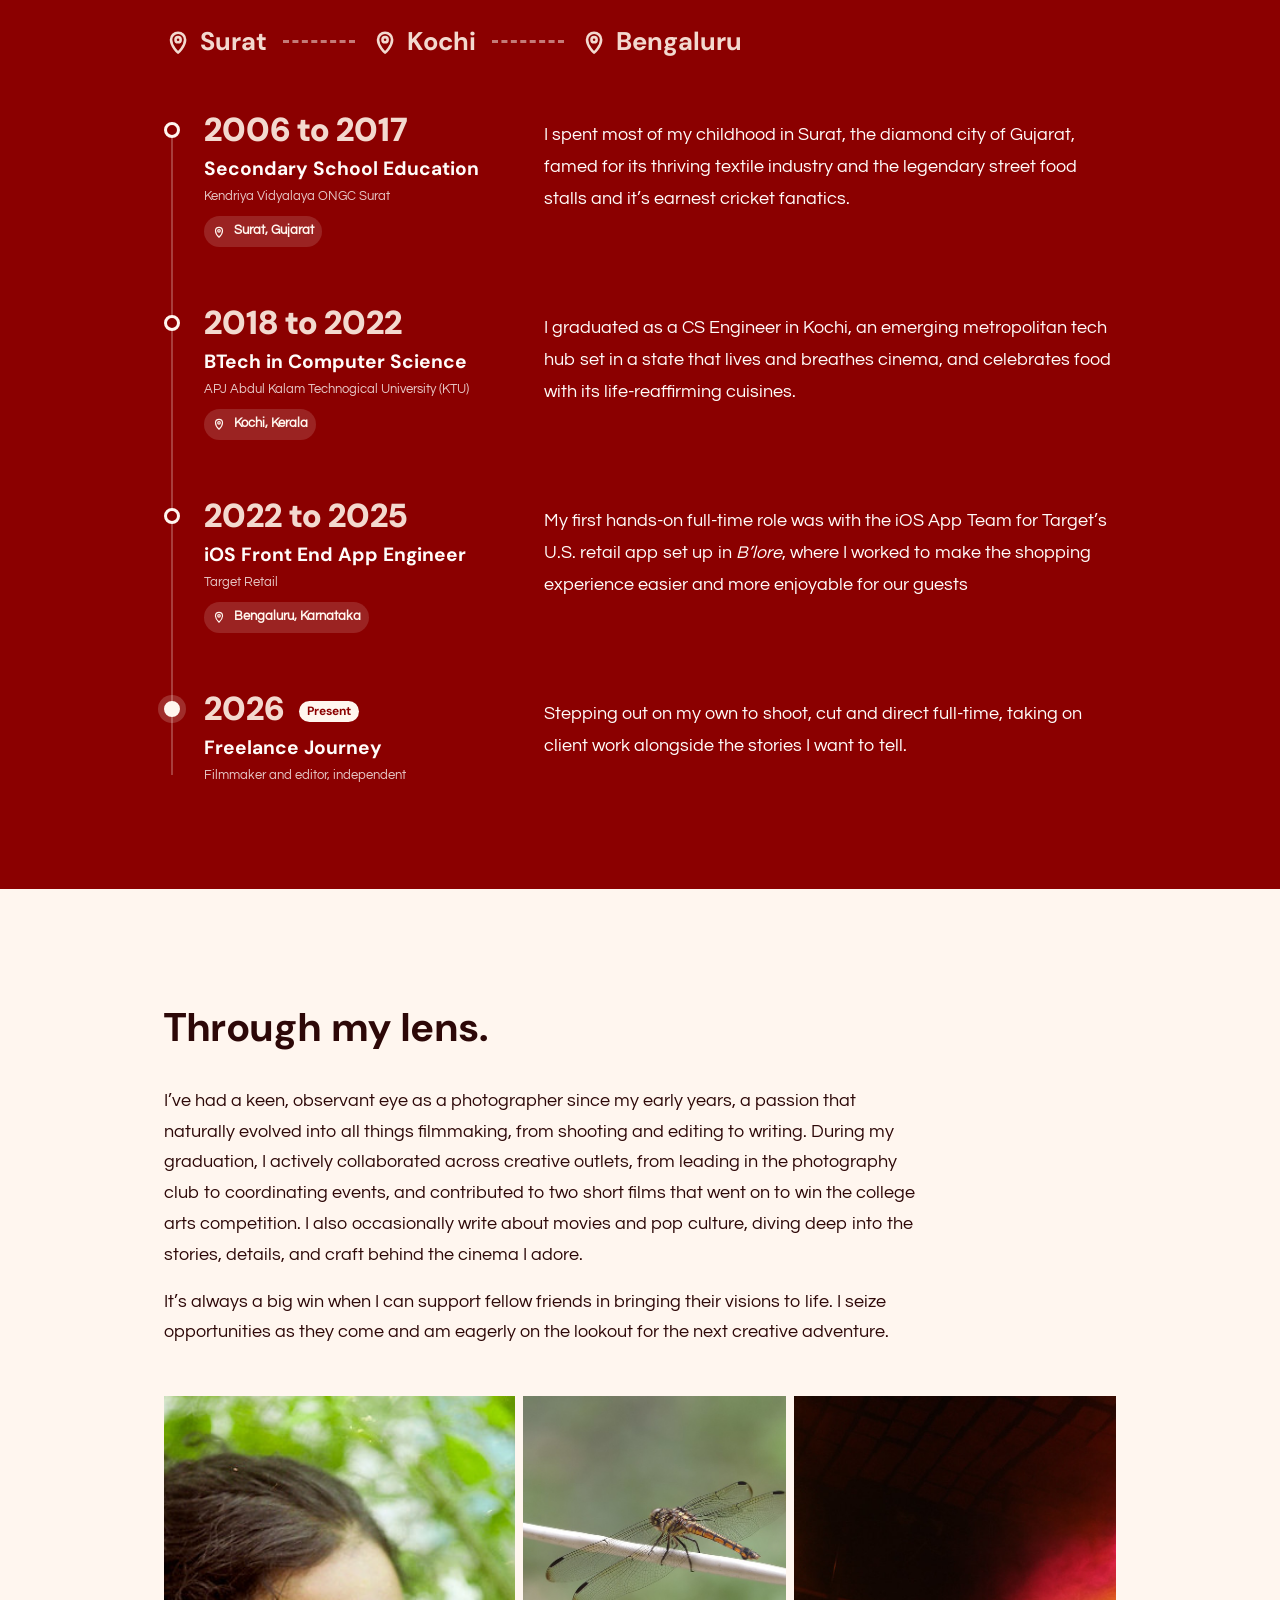
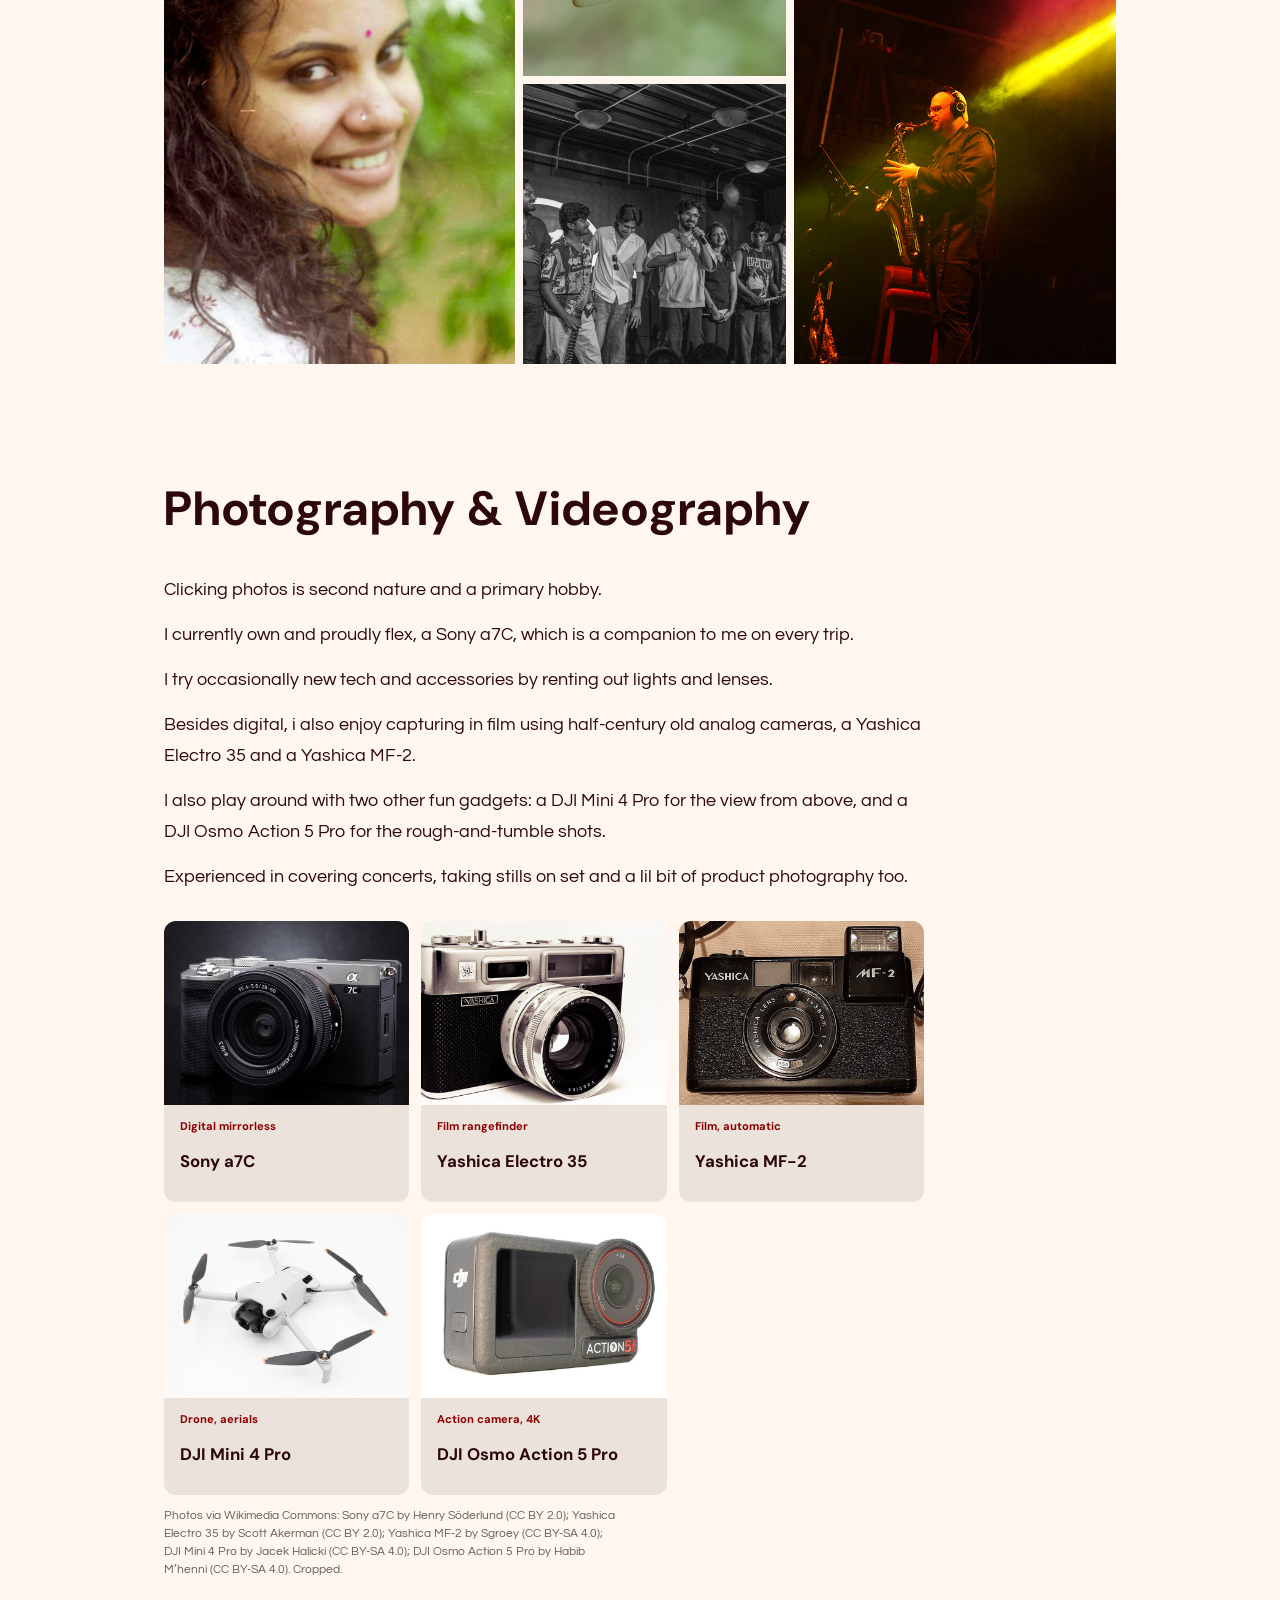
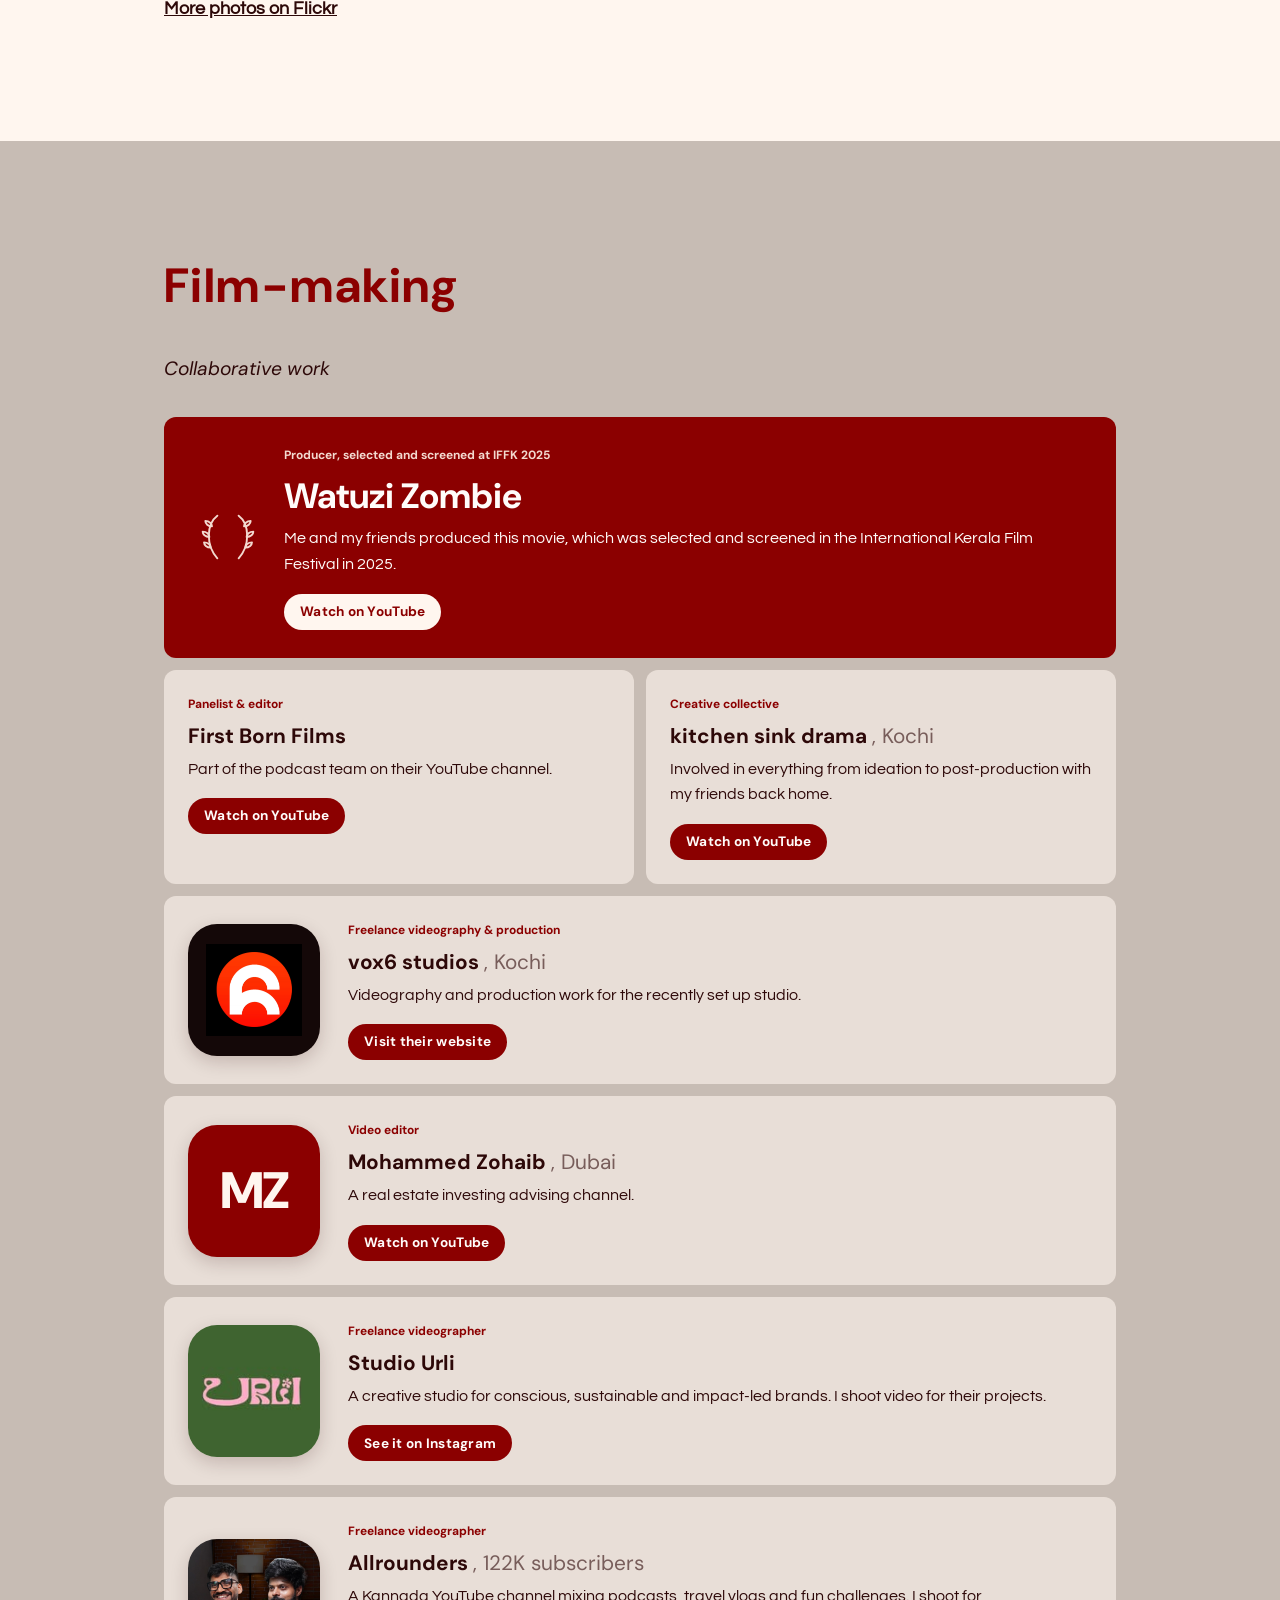
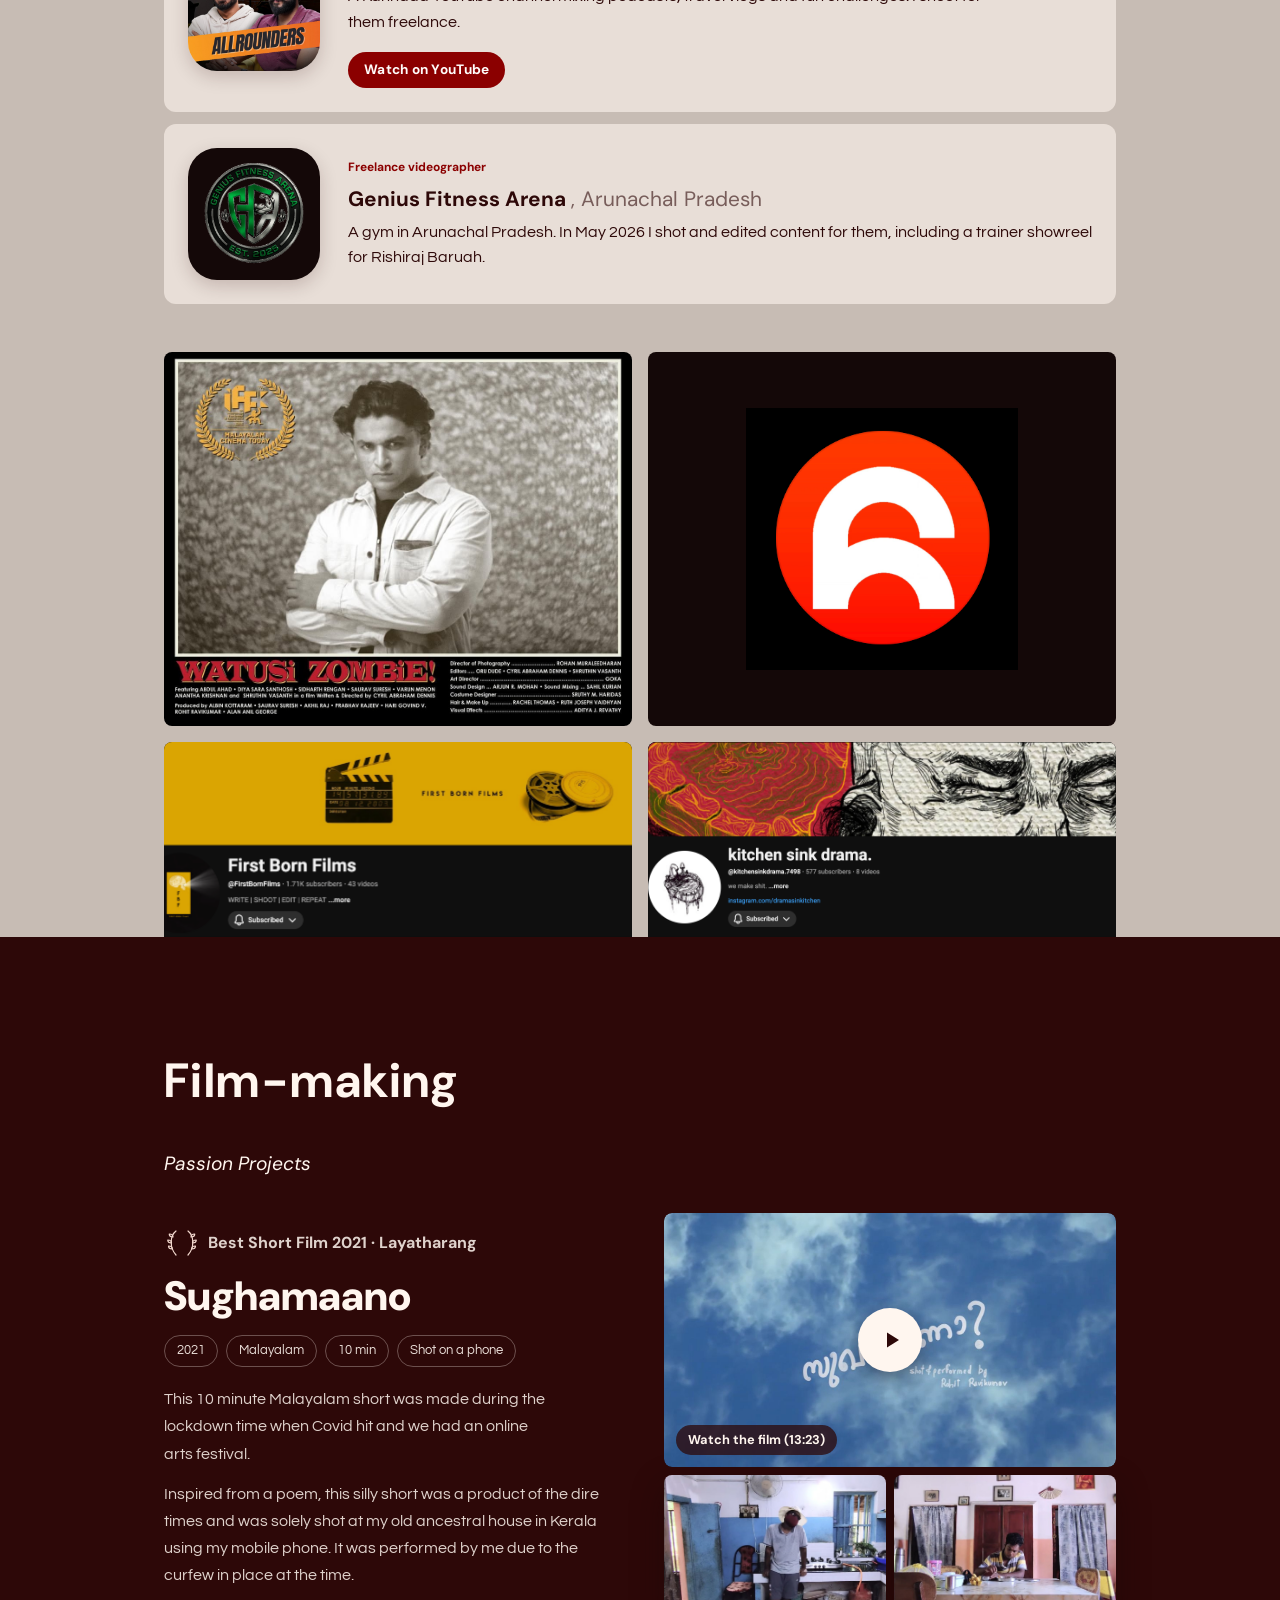
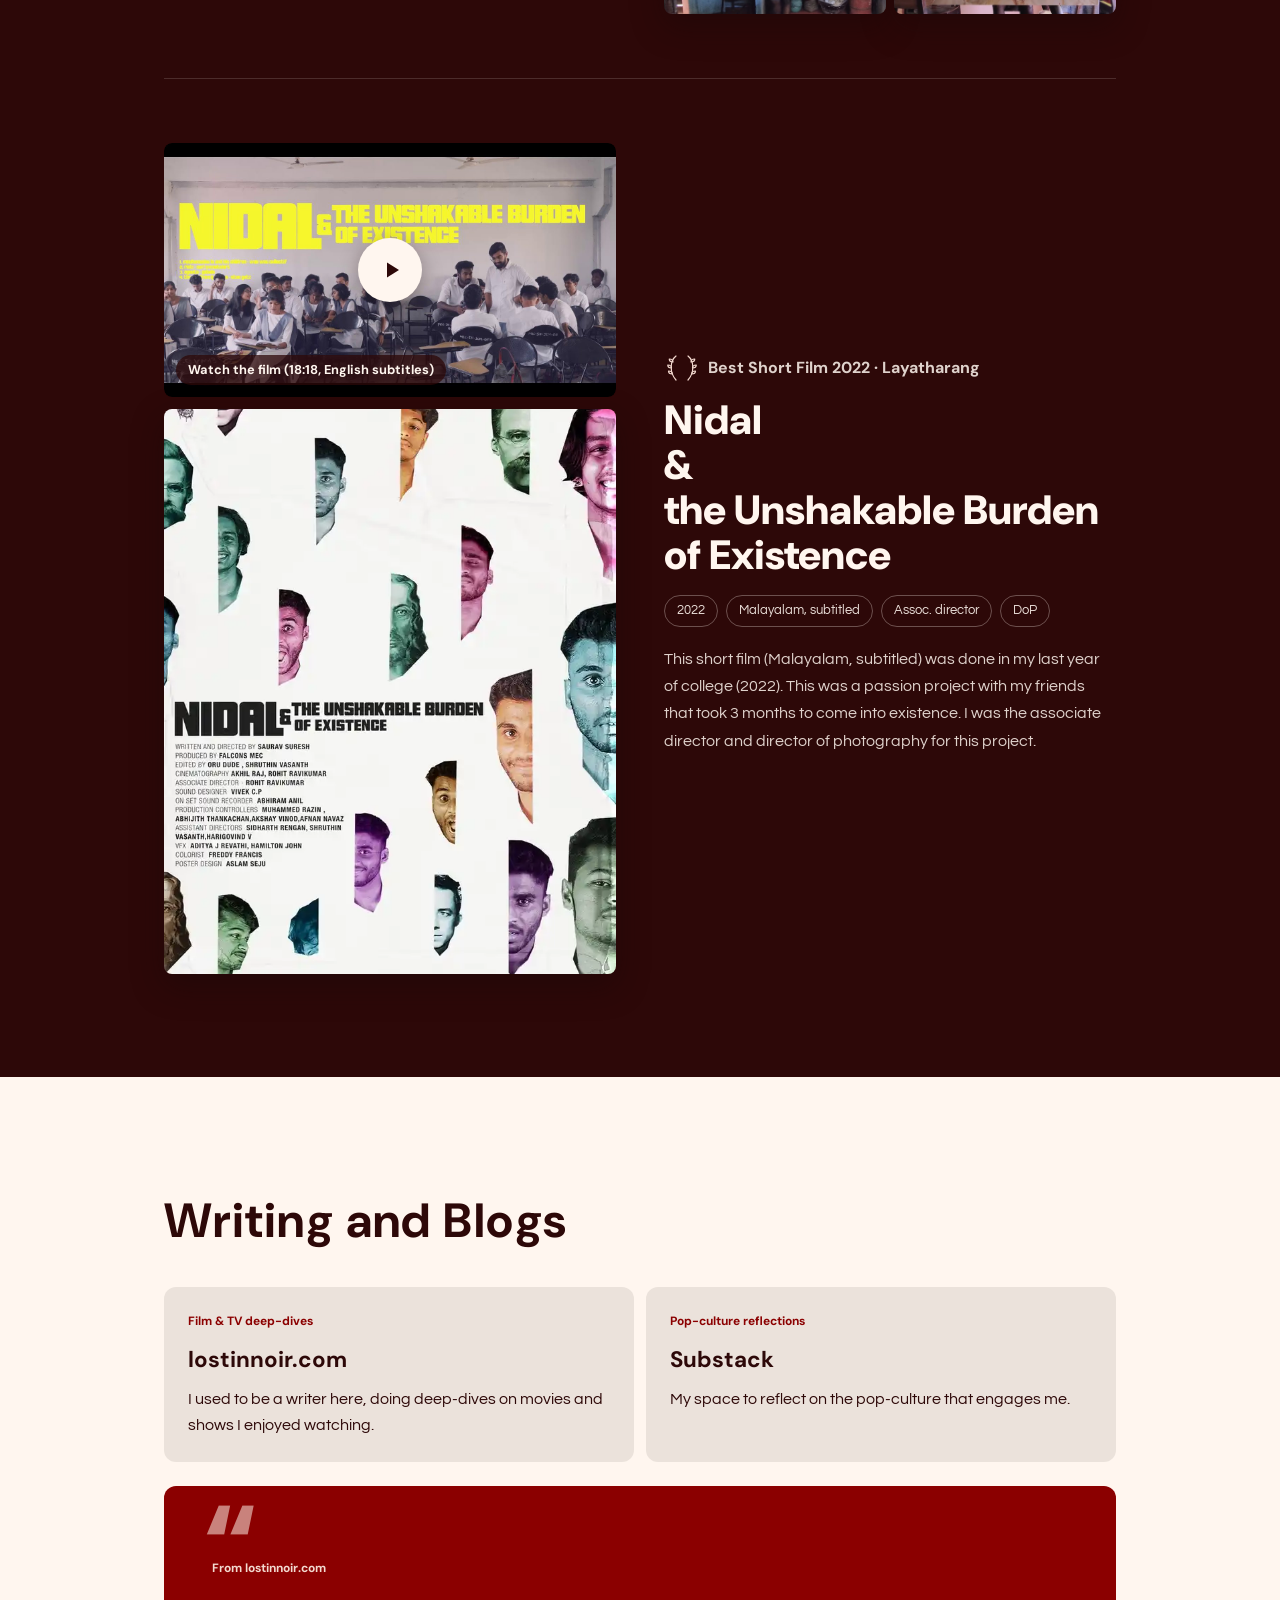
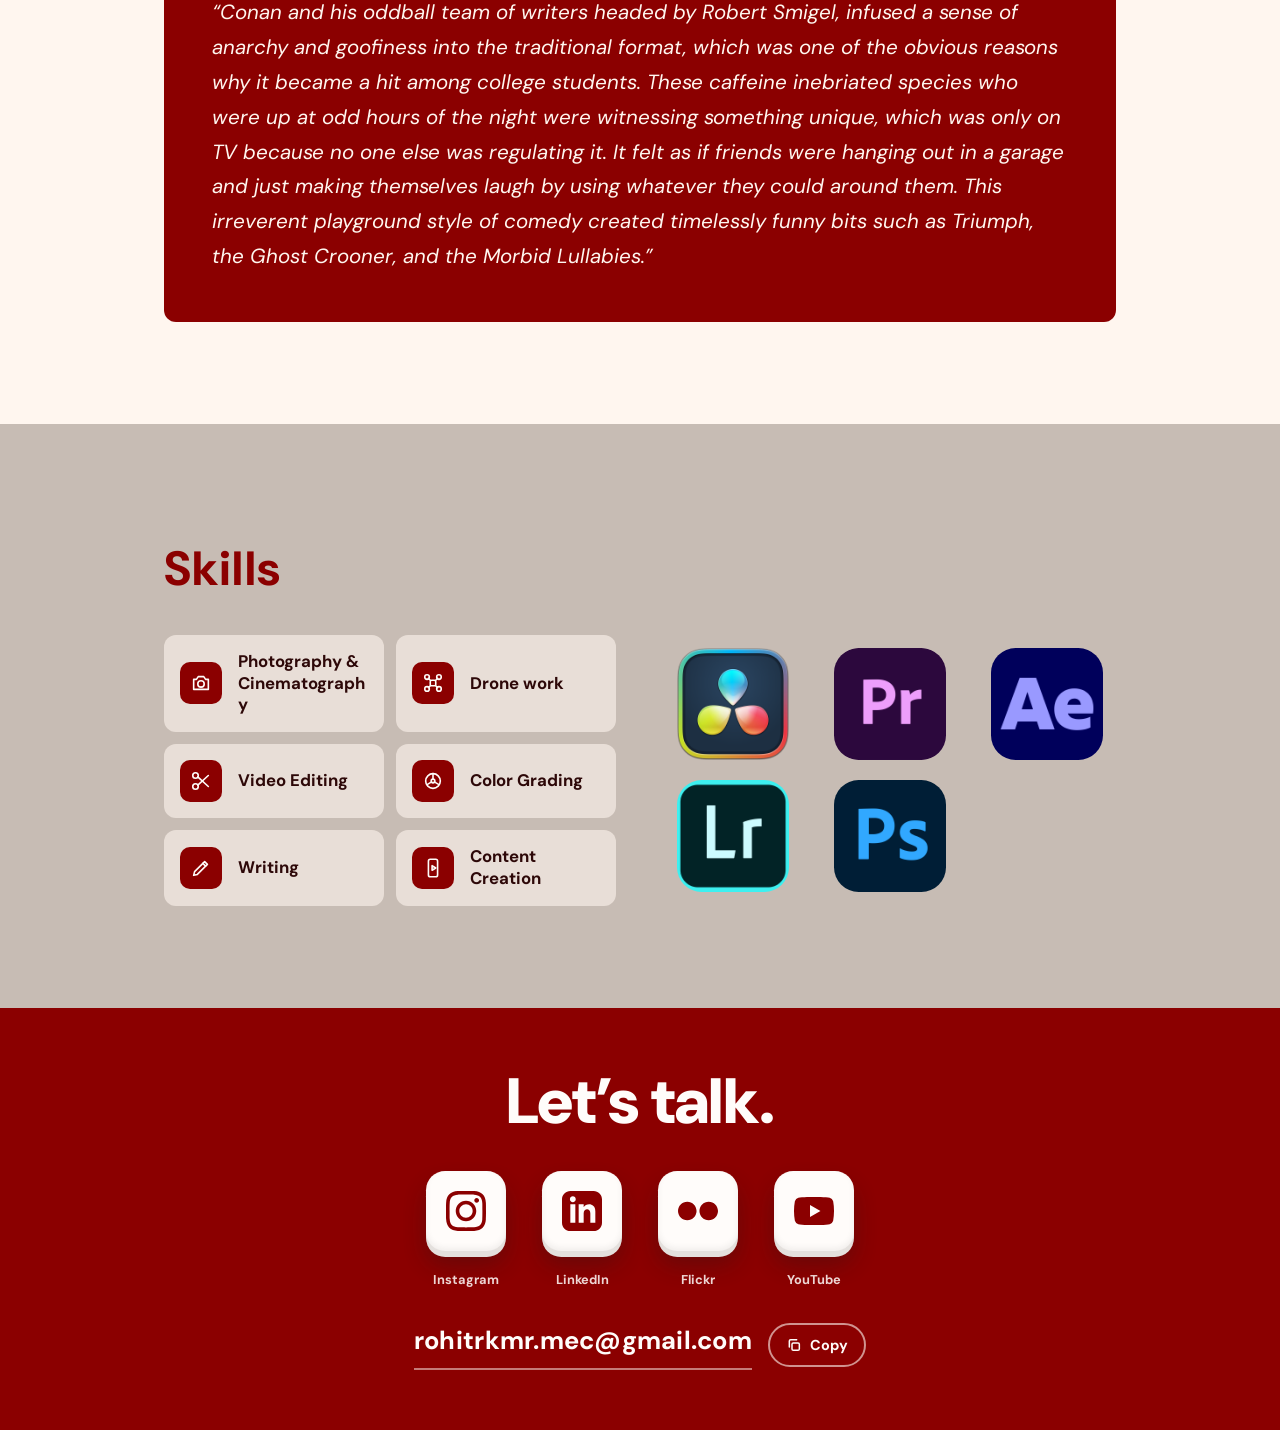
==== commit 996c7de0: "Apply Hallmark floor standards" ====
--- a/index.html
+++ b/index.html
@@ -4,7 +4,7 @@
   <meta charset="UTF-8">
   <meta name="viewport" content="width=device-width, initial-scale=1.0, viewport-fit=cover">
   <title>Home | Rohit Ravikumar</title>
-  <meta name="description" content="Rohit Ravikumar — iOS developer, filmmaker, photographer and storyteller.">
+  <meta name="description" content="Rohit Ravikumar: iOS developer, filmmaker, photographer and storyteller.">
 
   <!-- Fonts: Azeret Mono (title), DM Sans (headings), Questrial (body) -->
   <link rel="preconnect" href="https://fonts.googleapis.com">
@@ -47,7 +47,7 @@
       </div>
       <div class="about-card">
         <span class="skill-icon"><svg xmlns="http://www.w3.org/2000/svg" viewBox="0 0 24 24" aria-hidden="true"><path d="M3 7a2 2 0 0 1 2-2h14a2 2 0 0 1 2 2v2.5a2.5 2.5 0 0 0 0 5V17a2 2 0 0 1-2 2H5a2 2 0 0 1-2-2v-2.5a2.5 2.5 0 0 0 0-5z"/><path d="M14 5v2"/><path d="M14 11v2"/><path d="M14 17v2"/></svg></span>
-        <p>I also fawn over movies and shows in every way possible and a slow weekend, you'll find me either relaxing by the pool or in a theater, lost in another world.</p>
+        <p>I also fawn over movies and shows in every way possible and a slow weekend, you’ll find me either relaxing by the pool or in a theater, lost in another world.</p>
       </div>
     </div>
   </div>
@@ -61,7 +61,7 @@
 ═══════════════════════════════════════════ -->
 <section class="hero-photos">
   <div class="hero-photos-grid">
-    <img class="hero-photo--wide" src="images/fe54a2daba9c4405b52fd4124c3318ec.jpg" alt="Waterfront at dusk" loading="lazy">
+    <img class="hero-photo--wide" src="images/fe54a2daba9c4405b52fd4124c3318ec.jpg" alt="Waterfront at dusk" fetchpriority="high">
     <img class="hero-photo--portrait" src="images/2f50def3fa064a92a976de026f94a7ba.jpg" alt="Rohit with camera on a plane" loading="lazy">
   </div>
 </section>
@@ -81,19 +81,19 @@
 
       <div class="timeline-item">
         <div class="timeline-left">
-          <p class="timeline-date">2006–2017</p>
+          <p class="timeline-date">2006 to 2017</p>
           <p class="timeline-title">Secondary School Education</p>
           <p class="timeline-org">Kendriya Vidyalaya ONGC Surat</p>
           <p class="timeline-place"><svg viewBox="0 0 24 24" aria-hidden="true"><path d="M12 21s-6-5.33-6-11a6 6 0 0 1 12 0c0 5.67-6 11-6 11z"/><circle cx="12" cy="10" r="2.2"/></svg>Surat, Gujarat</p>
         </div>
         <div class="timeline-right">
-          <p>I spent most of my childhood in Surat, the diamond city of Gujarat—famed for its thriving textile industry and the legendary street food stalls and it's earnest cricket fanatics.</p>
+          <p>I spent most of my childhood in Surat, the diamond city of Gujarat, famed for its thriving textile industry and the legendary street food stalls and it’s earnest cricket fanatics.</p>
         </div>
       </div>
 
       <div class="timeline-item">
         <div class="timeline-left">
-          <p class="timeline-date">2018–2022</p>
+          <p class="timeline-date">2018 to 2022</p>
           <p class="timeline-title">BTech in Computer Science</p>
           <p class="timeline-org">APJ Abdul Kalam Technogical University (KTU)</p>
           <p class="timeline-place"><svg viewBox="0 0 24 24" aria-hidden="true"><path d="M12 21s-6-5.33-6-11a6 6 0 0 1 12 0c0 5.67-6 11-6 11z"/><circle cx="12" cy="10" r="2.2"/></svg>Kochi, Kerala</p>
@@ -105,13 +105,13 @@
 
       <div class="timeline-item">
         <div class="timeline-left">
-          <p class="timeline-date">2022–2025</p>
+          <p class="timeline-date">2022 to 2025</p>
           <p class="timeline-title">iOS Front End App Engineer</p>
           <p class="timeline-org">Target Retail</p>
           <p class="timeline-place"><svg viewBox="0 0 24 24" aria-hidden="true"><path d="M12 21s-6-5.33-6-11a6 6 0 0 1 12 0c0 5.67-6 11-6 11z"/><circle cx="12" cy="10" r="2.2"/></svg>Bengaluru, Karnataka</p>
         </div>
         <div class="timeline-right">
-          <p>My first hands-on full-time role was with the iOS App Team for Target's U.S. retail app set up in <em>B'lore</em>, where I worked to make the shopping experience easier and more enjoyable for our guests</p>
+          <p>My first hands-on full-time role was with the iOS App Team for Target’s U.S. retail app set up in <em>B’lore</em>, where I worked to make the shopping experience easier and more enjoyable for our guests</p>
         </div>
       </div>
 
@@ -119,7 +119,7 @@
         <div class="timeline-left">
           <p class="timeline-date">2026 <span class="timeline-now">Present</span></p>
           <p class="timeline-title">Freelance Journey</p>
-          <p class="timeline-org">Filmmaker &amp; Editor · Independent</p>
+          <p class="timeline-org">Filmmaker and editor, independent</p>
         </div>
         <div class="timeline-right">
           <p>Stepping out on my own to shoot, cut and direct full-time, taking on client work alongside the stories I want to tell.</p>
@@ -141,16 +141,16 @@
     <h2 class="section-heading">Through my lens.</h2>
 
     <div class="showcase-intro">
-      <p>I've had a keen, observant eye as a photographer since my early years—a passion that naturally evolved into all things filmmaking, from shooting and editing to writing. During my graduation, I actively collaborated across creative outlets, from leading in the photography club to coordinating events, and contributed to two short films that went on to win the college arts competition. I also occasionally write about movies and pop culture, diving deep into the stories, details, and craft behind the cinema I adore.</p>
-      <p>It's always a big win when I can support fellow friends in bringing their visions to life. I seize opportunities as they come and am eagerly on the lookout for the next creative adventure.</p>
+      <p>I’ve had a keen, observant eye as a photographer since my early years, a passion that naturally evolved into all things filmmaking, from shooting and editing to writing. During my graduation, I actively collaborated across creative outlets, from leading in the photography club to coordinating events, and contributed to two short films that went on to win the college arts competition. I also occasionally write about movies and pop culture, diving deep into the stories, details, and craft behind the cinema I adore.</p>
+      <p>It’s always a big win when I can support fellow friends in bringing their visions to life. I seize opportunities as they come and am eagerly on the lookout for the next creative adventure.</p>
     </div>
   </div>
 
   <div class="photo-collage">
-    <img class="collage-img--1" src="images/66da37c07e004c50b935f6f76b668513.jpg" alt="Concert photography — saxophonist under stage lights" loading="lazy">
+    <img class="collage-img--1" src="images/66da37c07e004c50b935f6f76b668513.jpg" alt="Concert photography: saxophonist under stage lights" loading="lazy">
     <img class="collage-img--2" src="images/b7c112c7889e4e52a69ee16554325913.jpg" alt="Portrait photography" loading="lazy">
-    <img class="collage-img--3" src="images/0fef56a819784b74803ca94301757ac2.jpg" alt="Nature photography — dragonfly macro" loading="lazy">
-    <img class="collage-img--4" src="images/c2524a3473174f8cb57a6ce0c07d3a37.jpg" alt="Band performance — group on stage" loading="lazy">
+    <img class="collage-img--3" src="images/0fef56a819784b74803ca94301757ac2.jpg" alt="Nature photography: dragonfly macro" loading="lazy">
+    <img class="collage-img--4" src="images/c2524a3473174f8cb57a6ce0c07d3a37.jpg" alt="Band performance: group on stage" loading="lazy">
   </div>
 </section>
 
@@ -175,29 +175,29 @@
       <div class="gear-grid">
         <div class="gear-card">
           <div class="gear-photo"><img src="images/gear-sony-a7c.jpg" alt="Sony a7C mirrorless camera with a 28-60mm lens" loading="lazy"></div>
-          <div class="gear-info"><p class="gear-kind">Digital · Mirrorless</p><p class="gear-name">Sony a7C</p></div>
+          <div class="gear-info"><p class="gear-kind">Digital mirrorless</p><p class="gear-name">Sony a7C</p></div>
         </div>
         <div class="gear-card">
           <div class="gear-photo"><img src="images/gear-yashica-electro-35.jpg" alt="Yashica Electro 35 rangefinder film camera" loading="lazy"></div>
-          <div class="gear-info"><p class="gear-kind">Film · Rangefinder</p><p class="gear-name">Yashica Electro 35</p></div>
+          <div class="gear-info"><p class="gear-kind">Film rangefinder</p><p class="gear-name">Yashica Electro 35</p></div>
         </div>
         <div class="gear-card">
           <div class="gear-photo"><img src="images/gear-yashica-mf-2.jpg" alt="Yashica MF-2 compact film camera" loading="lazy"></div>
-          <div class="gear-info"><p class="gear-kind">Film · Automatic</p><p class="gear-name">Yashica MF-2</p></div>
+          <div class="gear-info"><p class="gear-kind">Film, automatic</p><p class="gear-name">Yashica MF-2</p></div>
         </div>
         <div class="gear-card">
           <div class="gear-photo"><img src="images/gear-dji-mini-4-pro.jpg" alt="DJI Mini 4 Pro drone, unfolded" loading="lazy"></div>
-          <div class="gear-info"><p class="gear-kind">Drone · Aerials</p><p class="gear-name">DJI Mini 4 Pro</p></div>
+          <div class="gear-info"><p class="gear-kind">Drone, aerials</p><p class="gear-name">DJI Mini 4 Pro</p></div>
         </div>
         <div class="gear-card">
           <div class="gear-photo"><img src="images/gear-dji-osmo-action-5-pro.jpg" alt="DJI Osmo Action 5 Pro action camera" loading="lazy"></div>
-          <div class="gear-info"><p class="gear-kind">Action · 4K</p><p class="gear-name">DJI Osmo Action 5 Pro</p></div>
-        </div>
-      </div>
-      <p class="gear-credit">Photos via Wikimedia Commons: Sony a7C by Henry Söderlund (CC BY 2.0) · Yashica Electro 35 by Scott Akerman (CC BY 2.0) · Yashica MF-2 by Sgroey (CC BY-SA 4.0) · DJI Mini 4 Pro by Jacek Halicki (CC BY-SA 4.0) · DJI Osmo Action 5 Pro by Habib M'henni (CC BY-SA 4.0). Cropped.</p>
+          <div class="gear-info"><p class="gear-kind">Action camera, 4K</p><p class="gear-name">DJI Osmo Action 5 Pro</p></div>
+        </div>
+      </div>
+      <p class="gear-credit">Photos via Wikimedia Commons: Sony a7C by Henry Söderlund (CC BY 2.0); Yashica Electro 35 by Scott Akerman (CC BY 2.0); Yashica MF-2 by Sgroey (CC BY-SA 4.0); DJI Mini 4 Pro by Jacek Halicki (CC BY-SA 4.0); DJI Osmo Action 5 Pro by Habib M’henni (CC BY-SA 4.0). Cropped.</p>
 
       <p>
-        <a href="https://www.flickr.com/photos/147185159@N08/" target="_blank" rel="noopener">Check – out more photos here</a>
+        <a href="https://www.flickr.com/photos/147185159@N08/" target="_blank" rel="noopener">More photos on Flickr</a>
       </p>
     </div>
   </div>
@@ -218,40 +218,40 @@
       <div class="collab-card collab-card--featured">
         <svg class="collab-laurel" xmlns="http://www.w3.org/2000/svg" viewBox="0 0 48 48" aria-hidden="true"><path d="M16 8C8 14 7 30 16 40"/><path d="M32 8c8 6 9 22 0 32"/><path d="M12 16c-3 0-5-2-5-4 3 0 5 2 5 4z"/><path d="M10 24c-3 0-5-2-5-4 3 0 5 2 5 4z"/><path d="M11 32c-3 0-5-2-5-4 3 0 5 2 5 4z"/><path d="M36 16c3 0 5-2 5-4-3 0-5 2-5 4z"/><path d="M38 24c3 0 5-2 5-4-3 0-5 2-5 4z"/><path d="M37 32c3 0 5-2 5-4-3 0-5 2-5 4z"/></svg>
         <div>
-          <p class="collab-role">Producer · IFFK 2025 — Selected &amp; screened</p>
+          <p class="collab-role">Producer, selected and screened at IFFK 2025</p>
           <p class="collab-title"><a href="https://www.youtube.com/@kitchensinkdrama.7498/videos" target="_blank" rel="noopener">Watuzi Zombie</a></p>
           <p class="collab-desc">Me and my friends produced this movie, which was selected and screened in the International Kerala Film Festival in 2025.</p>
-          <a class="collab-link" href="https://www.youtube.com/@kitchensinkdrama.7498/videos" target="_blank" rel="noopener">YouTube · @kitchensinkdrama ↗</a>
+          <a class="collab-link" href="https://www.youtube.com/@kitchensinkdrama.7498/videos" target="_blank" rel="noopener">Watch on YouTube</a>
         </div>
       </div>
       <div class="collab-card">
         <p class="collab-role">Panelist &amp; editor</p>
-        <p class="collab-title"><a href="https://www.youtube.com/@FirstBornFilms/videos" target="_blank" rel="noopener">first&nbsp;–&nbsp;born films</a></p>
+        <p class="collab-title"><a href="https://www.youtube.com/@FirstBornFilms/videos" target="_blank" rel="noopener">First Born Films</a></p>
         <p class="collab-desc">Part of the podcast team on their YouTube channel.</p>
-        <a class="collab-link" href="https://www.youtube.com/@FirstBornFilms" target="_blank" rel="noopener">YouTube · @FirstBornFilms ↗</a>
+        <a class="collab-link" href="https://www.youtube.com/@FirstBornFilms" target="_blank" rel="noopener">Watch on YouTube</a>
       </div>
       <div class="collab-card">
         <p class="collab-role">Creative collective</p>
-        <p class="collab-title"><a href="https://www.youtube.com/@kitchensinkdrama.7498/videos" target="_blank" rel="noopener">kitchen sink drama</a> <span>· Kochi</span></p>
+        <p class="collab-title"><a href="https://www.youtube.com/@kitchensinkdrama.7498/videos" target="_blank" rel="noopener">kitchen sink drama</a> <span>, Kochi</span></p>
         <p class="collab-desc">Involved in everything from ideation to post-production with my friends back home.</p>
-        <a class="collab-link" href="https://www.youtube.com/@kitchensinkdrama.7498/videos" target="_blank" rel="noopener">YouTube · @kitchensinkdrama ↗</a>
+        <a class="collab-link" href="https://www.youtube.com/@kitchensinkdrama.7498/videos" target="_blank" rel="noopener">Watch on YouTube</a>
       </div>
       <div class="collab-card collab-card--logo">
         <a class="collab-logo collab-logo--dark" href="https://www.vox6studios.com/" target="_blank" rel="noopener" aria-label="vox6 studios website"><img src="images/a6f556b2a5f74ba089da9ca9ab183f34.png" alt="vox6 studios logo" loading="lazy"></a>
         <div>
           <p class="collab-role">Freelance videography &amp; production</p>
-          <p class="collab-title"><a href="https://www.vox6studios.com/" target="_blank" rel="noopener">vox6 studios</a> <span>· Kochi</span></p>
+          <p class="collab-title"><a href="https://www.vox6studios.com/" target="_blank" rel="noopener">vox6 studios</a> <span>, Kochi</span></p>
           <p class="collab-desc">Videography and production work for the recently set up studio.</p>
-          <a class="collab-link" href="https://www.vox6studios.com/" target="_blank" rel="noopener">Website · vox6studios.com ↗</a>
+          <a class="collab-link" href="https://www.vox6studios.com/" target="_blank" rel="noopener">Visit their website</a>
         </div>
       </div>
       <div class="collab-card collab-card--logo">
         <a class="collab-logo collab-logo--mono" href="https://www.youtube.com/@MohammedZohaib86" target="_blank" rel="noopener" aria-label="Mohammed Zohaib on YouTube"><span aria-hidden="true">MZ</span></a>
         <div>
           <p class="collab-role">Video editor</p>
-          <p class="collab-title"><a href="https://www.youtube.com/@MohammedZohaib86" target="_blank" rel="noopener">Mohammed Zohaib</a> <span>· Dubai</span></p>
+          <p class="collab-title"><a href="https://www.youtube.com/@MohammedZohaib86" target="_blank" rel="noopener">Mohammed Zohaib</a> <span>, Dubai</span></p>
           <p class="collab-desc">A real estate investing advising channel.</p>
-          <a class="collab-link" href="https://www.youtube.com/@MohammedZohaib86" target="_blank" rel="noopener">YouTube · @MohammedZohaib86 ↗</a>
+          <a class="collab-link" href="https://www.youtube.com/@MohammedZohaib86" target="_blank" rel="noopener">Watch on YouTube</a>
         </div>
       </div>
       <div class="collab-card collab-card--logo">
@@ -260,23 +260,23 @@
           <p class="collab-role">Freelance videographer</p>
           <p class="collab-title"><a href="https://www.instagram.com/studio_urli/" target="_blank" rel="noopener">Studio Urli</a></p>
           <p class="collab-desc">A creative studio for conscious, sustainable and impact-led brands. I shoot video for their projects.</p>
-          <a class="collab-link" href="https://www.instagram.com/studio_urli/" target="_blank" rel="noopener">Instagram · @studio_urli ↗</a>
+          <a class="collab-link" href="https://www.instagram.com/studio_urli/" target="_blank" rel="noopener">See it on Instagram</a>
         </div>
       </div>
       <div class="collab-card collab-card--logo">
         <a class="collab-logo" href="https://www.youtube.com/@theallrounderrs" target="_blank" rel="noopener" aria-label="Allrounders on YouTube"><img src="images/allrounders-logo.jpg" alt="Allrounders channel logo" loading="lazy"></a>
         <div>
           <p class="collab-role">Freelance videographer</p>
-          <p class="collab-title"><a href="https://www.youtube.com/@theallrounderrs" target="_blank" rel="noopener">Allrounders</a> <span>· 122K subscribers</span></p>
+          <p class="collab-title"><a href="https://www.youtube.com/@theallrounderrs" target="_blank" rel="noopener">Allrounders</a> <span>, 122K subscribers</span></p>
           <p class="collab-desc">A Kannada YouTube channel mixing podcasts, travel vlogs and fun challenges. I shoot for them freelance.</p>
-          <a class="collab-link" href="https://www.youtube.com/@theallrounderrs" target="_blank" rel="noopener">YouTube · @theallrounderrs ↗</a>
+          <a class="collab-link" href="https://www.youtube.com/@theallrounderrs" target="_blank" rel="noopener">Watch on YouTube</a>
         </div>
       </div>
       <div class="collab-card collab-card--logo">
         <span class="collab-logo collab-logo--dark"><img src="images/genius-fitness-arena-logo.png" alt="Genius Fitness Arena logo" loading="lazy" style="padding: 6%"></span>
         <div>
           <p class="collab-role">Freelance videographer</p>
-          <p class="collab-title">Genius Fitness Arena <span>· Arunachal Pradesh</span></p>
+          <p class="collab-title">Genius Fitness Arena <span>, Arunachal Pradesh</span></p>
           <p class="collab-desc">A gym in Arunachal Pradesh. In May 2026 I shot and edited content for them, including a trainer showreel for Rishiraj Baruah.</p>
         </div>
       </div>
@@ -285,7 +285,7 @@
     <!-- Feature row: Watuzi Zombie poster and the vox6 logo -->
     <div class="channels-feature">
       <a class="channel-card" href="https://www.youtube.com/@kitchensinkdrama.7498/videos" target="_blank" rel="noopener">
-        <img src="images/149f7f62149c45138793bc778e334fbd.jpg" alt="Watuzi Zombie — IFFK poster" loading="lazy">
+        <img src="images/149f7f62149c45138793bc778e334fbd.jpg" alt="Watuzi Zombie IFFK poster" loading="lazy">
       </a>
       <a class="channel-card channel-card--logo" href="https://www.vox6studios.com/" target="_blank" rel="noopener">
         <img src="images/a6f556b2a5f74ba089da9ca9ab183f34.png" alt="vox6 studios logo" loading="lazy">
@@ -295,10 +295,10 @@
     <!-- Banner row: channel banners, sitting on the next section -->
     <div class="channels-banners">
       <a class="channel-card" href="https://www.youtube.com/@FirstBornFilms/videos" target="_blank" rel="noopener">
-        <img src="images/d7929fa7d4514bbc887a25406f501eba.png" alt="First Born Films — YouTube Channel" loading="lazy">
+        <img src="images/d7929fa7d4514bbc887a25406f501eba.png" alt="First Born Films YouTube channel banner" loading="lazy">
       </a>
       <a class="channel-card" href="https://www.youtube.com/@kitchensinkdrama.7498/videos" target="_blank" rel="noopener">
-        <img src="images/6e80e95abc16464a927bfded99a59371.png" alt="Kitchen Sink Drama — YouTube Channel" loading="lazy">
+        <img src="images/6e80e95abc16464a927bfded99a59371.png" alt="Kitchen Sink Drama YouTube channel banner" loading="lazy">
       </a>
     </div>
 
@@ -330,10 +330,10 @@
         <a class="project-video" href="https://youtu.be/DNFC_QfXgl0" target="_blank" rel="noopener" aria-label="Watch Sughamaano on YouTube (13:23)">
           <img src="images/74b3bd6f74cb4a8c8609e99c4a0d7e01.jpg" alt="Sughamaano title card over a blue sky" loading="lazy">
           <span class="project-video-play"><svg viewBox="0 0 24 24" aria-hidden="true"><path d="M7 4.5v15l12-7.5z"/></svg></span>
-          <span class="project-video-label">Watch the film · 13:23</span>
+          <span class="project-video-label">Watch the film (13:23)</span>
         </a>
-        <img src="images/f2c636ed5fb04321afecc0a3260297b0.png" alt="Sughamaano — film still" loading="lazy">
-        <img src="images/3625c594557c4156811033b283bea3a1.jpg" alt="Sughamaano — film still" loading="lazy">
+        <img src="images/f2c636ed5fb04321afecc0a3260297b0.png" alt="Sughamaano film still" loading="lazy">
+        <img src="images/3625c594557c4156811033b283bea3a1.jpg" alt="Sughamaano film still" loading="lazy">
       </div>
     </div>
 
@@ -342,16 +342,16 @@
       <div class="project-text">
         <p class="project-award"><svg viewBox="0 0 48 48" aria-hidden="true"><path d="M16 8C8 14 7 30 16 40"/><path d="M32 8c8 6 9 22 0 32"/><path d="M12 16c-3 0-5-2-5-4 3 0 5 2 5 4z"/><path d="M10 24c-3 0-5-2-5-4 3 0 5 2 5 4z"/><path d="M11 32c-3 0-5-2-5-4 3 0 5 2 5 4z"/><path d="M36 16c3 0 5-2 5-4-3 0-5 2-5 4z"/><path d="M38 24c3 0 5-2 5-4-3 0-5 2-5 4z"/><path d="M37 32c3 0 5-2 5-4-3 0-5 2-5 4z"/></svg>Best Short Film 2022 · Layatharang</p>
         <h3 class="project-title">Nidal<br>&amp;<br>the Unshakable Burden of Existence</h3>
-        <div class="project-meta"><span>2022</span><span>Malayalam · subtitled</span><span>Assoc. director</span><span>DoP</span></div>
-        <p>This short film (Malayalam – subtitled) was done in my last year of college (2022). This was a passion project with my friends that took 3 months to come into existence. I was the associate director and director of photography for this project.</p>
+        <div class="project-meta"><span>2022</span><span>Malayalam, subtitled</span><span>Assoc. director</span><span>DoP</span></div>
+        <p>This short film (Malayalam, subtitled) was done in my last year of college (2022). This was a passion project with my friends that took 3 months to come into existence. I was the associate director and director of photography for this project.</p>
       </div>
       <div class="project-images project-images--nidal">
         <a class="project-video" href="https://www.youtube.com/watch?v=TNhDzMygktc" target="_blank" rel="noopener" aria-label="Watch Nidal and the Unshakable Burden of Existence on YouTube (18:18)">
           <img src="images/nidal-youtube-thumb.jpg" alt="Nidal and the Unshakable Burden of Existence, video thumbnail" loading="lazy">
           <span class="project-video-play"><svg viewBox="0 0 24 24" aria-hidden="true"><path d="M7 4.5v15l12-7.5z"/></svg></span>
-          <span class="project-video-label">Watch the film · 18:18 · Eng subs</span>
+          <span class="project-video-label">Watch the film (18:18, English subtitles)</span>
         </a>
-        <img src="images/f71c1f7cf7e4461d9214abd8bc76ade2.webp" alt="Nidal — the Unshakable Burden of Existence poster" loading="lazy">
+        <img src="images/f71c1f7cf7e4461d9214abd8bc76ade2.webp" alt="Nidal and the Unshakable Burden of Existence poster" loading="lazy">
       </div>
     </div>
 
@@ -371,12 +371,12 @@
     <div class="writing-outlets">
       <a class="outlet-card" href="https://lostinnoir.com/author/rohitrkmr/" target="_blank" rel="noopener">
         <p class="outlet-label">Film &amp; TV deep-dives</p>
-        <p class="outlet-title">lostinnoir.com <span>↗</span></p>
+        <p class="outlet-title">lostinnoir.com</p>
         <p class="outlet-desc">I used to be a writer here, doing deep-dives on movies and shows I enjoyed watching.</p>
       </a>
       <a class="outlet-card" href="https://substack.com/@rohitrkmr" target="_blank" rel="noopener">
         <p class="outlet-label">Pop-culture reflections</p>
-        <p class="outlet-title">Substack <span>↗</span></p>
+        <p class="outlet-title">Substack</p>
         <p class="outlet-desc">My space to reflect on the pop-culture that engages me.</p>
       </a>
     </div>
@@ -385,7 +385,7 @@
     <div class="blog-excerpt">
       <p class="excerpt-label">From lostinnoir.com</p>
       <blockquote>
-        "Conan and his oddball team of writers headed by Robert Smigel, infused a sense of anarchy and goofiness into the traditional format, which was one of the obvious reasons why it became a hit among college students. These caffeine inebriated species who were up at odd hours of the night were witnessing something unique, which was only on TV because no one else was regulating it. It felt as if friends were hanging out in a garage and just making themselves laugh by using whatever they could around them. This irreverent playground style of comedy created timelessly funny bits such as Triumph, the Ghost Crooner, and the Morbid Lullabies."
+        “Conan and his oddball team of writers headed by Robert Smigel, infused a sense of anarchy and goofiness into the traditional format, which was one of the obvious reasons why it became a hit among college students. These caffeine inebriated species who were up at odd hours of the night were witnessing something unique, which was only on TV because no one else was regulating it. It felt as if friends were hanging out in a garage and just making themselves laugh by using whatever they could around them. This irreverent playground style of comedy created timelessly funny bits such as Triumph, the Ghost Crooner, and the Morbid Lullabies.”
       </blockquote>
     </div>
 
--- a/styles.css
+++ b/styles.css
@@ -1,3 +1,7 @@
+/* Hallmark · checked: 2026-11-13 · genre: editorial (inferred) · copy: verbatim
+ * floor: 0 FAIL · fixed: 13 (6a, 7a, 19, 34, 41, 48, 50, 62, 63, 67, 26a, 28a, 64) · structural: 1 printed (58)
+ * built: the project · redesign: polish · v2.0.0 */
+/* Hallmark · answered F7 · the timeline place chips, the project meta tags and the video label are tags read as tags, so they keep the pill */
 /* =============================================
    ROHIT RAVIKUMAR — PERSONAL SITE
    Easy-edit guide: change --color-* variables
@@ -11,7 +15,7 @@
   --color-tan-lt:   #C7BCB4;
   --color-tan-md:   #8E8279;
   --color-text:     #2D0808;
-  --color-white:    #FFFFFF;
+  --color-white:    #FFFCFA;
 
   --font-title:  'Azeret Mono', monospace;
   --font-body:   'Questrial', sans-serif;
@@ -20,11 +24,44 @@
   --max-w: 1080px;
   --pad-x: clamp(24px, 5vw, 80px);
   --pad-y: clamp(60px, 8vw, 110px);
+
+  /* lifted from rules by the Hallmark polish */
+  --black-a06: rgba(20, 8, 8, 0.06);
+  --black-a15: rgba(20, 8, 8, 0.15);
+  --black-a25: rgba(20, 8, 8, 0.25);
+  --black-a35: rgba(20, 8, 8, 0.35);
+  --black-a40: rgba(20, 8, 8, 0.4);
+  --color-black: #140808;
+  --color-blush: #F3D9CF;
+  --color-credit: #6B5B55;
+  --color-key-edge: #E4E0DD;
+  --color-red-dk: #6E0000;
+  --color-sand: #E9DED6;
+  --cream-a14: rgba(255, 246, 239, 0.14);
+  --cream-a15: rgba(255, 246, 239, 0.15);
+  --cream-a18: rgba(255, 246, 239, 0.18);
+  --cream-a25: rgba(255, 246, 239, 0.25);
+  --cream-a30: rgba(255, 246, 239, 0.3);
+  --cream-a50: rgba(255, 246, 239, 0.5);
+  --cream-a60: rgba(255, 246, 239, 0.6);
+  --cream-a85: rgba(255, 246, 239, 0.85);
+  --cream-a90: rgba(255, 246, 239, 0.9);
+  --ink-a10: rgba(45, 8, 8, 0.1);
+  --ink-a18: rgba(45, 8, 8, 0.18);
+  --ink-a28: rgba(45, 8, 8, 0.28);
+  --ink-a75: rgba(45, 8, 8, 0.75);
+  --red-a25: rgba(139, 0, 0, 0.25);
+  --shade-a25: rgba(30, 28, 27, 0.25);
+  --shade-a30: rgba(30, 28, 27, 0.3);
+  --shade-a35: rgba(30, 28, 27, 0.35);
+  --tan-a35: rgba(199, 188, 180, 0.35);
+  --tan-a60: rgba(199, 188, 180, 0.6);
 }
 
 /* ── RESET ── */
 *, *::before, *::after { box-sizing: border-box; margin: 0; padding: 0; }
 html { scroll-behavior: smooth; }
+html, body { overflow-x: clip; }
 body {
   font-family: var(--font-body);
   font-size: 1.1rem;
@@ -80,7 +117,7 @@
 .site-title-link {
   display: inline-flex;
   align-items: center;
-  gap: clamp(12px, 1.6vw, 22px);
+  gap: clamp(12px, 1.6vw, 24px);
   text-decoration: none;
   color: var(--color-text);
 }
@@ -102,7 +139,7 @@
   display: flex;
   align-items: center;
   justify-content: center;
-  box-shadow: 0 6px 18px rgba(139, 0, 0, 0.25);
+  box-shadow: 0 6px 18px var(--red-a25);
 }
 .site-icon svg {
   width: 62%;
@@ -147,13 +184,13 @@
   display: flex;
   align-items: flex-start;
   gap: 16px;
-  padding: 22px 24px;
+  padding: 24px 24px;
   border-radius: 12px;
-  background-color: rgba(199, 188, 180, 0.35);
+  background-color: var(--tan-a35);
 }
 .about-card p { font-size: 1.05rem; line-height: 1.7; }
 @media (max-width: 640px) {
-  .about-cards { grid-template-columns: 1fr; }
+  .about-cards { grid-template-columns: minmax(0, 1fr); }
 }
 
 /* ── BACKGROUND / TIMELINE ── */
@@ -162,28 +199,27 @@
   display: flex;
   flex-wrap: wrap;
   align-items: center;
-  gap: 14px 16px;
+  gap: 16px 16px;
   margin: -0.25rem 0 3rem;
   font-family: var(--font-head);
   font-size: clamp(1.1rem, 2vw, 1.6rem);
   font-weight: 700;
-  letter-spacing: 0.1em;
-  text-transform: uppercase;
-  color: #F3D9CF;
+  letter-spacing: 0;
+  color: var(--color-blush);
 }
 .timeline-route span { display: inline-flex; align-items: center; gap: 8px; }
-.timeline-route i { width: clamp(32px, 6vw, 72px); border-top: 3px dashed rgba(255, 246, 239, 0.5); }
+.timeline-route i { width: clamp(32px, 6vw, 72px); border-top: 3px dashed var(--cream-a50); }
 .timeline-place {
   display: inline-flex;
   align-items: center;
-  gap: 6px;
-  margin-top: 10px;
-  padding: 4px 10px 4px 8px;
+  gap: 8px;
+  margin-top: 8px;
+  padding: 4px 8px 4px 8px;
   border-radius: 999px;
-  background: rgba(255, 246, 239, 0.14);
+  background: var(--cream-a14);
   font-size: 0.8rem;
   font-weight: 700;
-  letter-spacing: 0.04em;
+  letter-spacing: 0;
   color: var(--color-cream);
 }
 .timeline-place svg,
@@ -202,14 +238,13 @@
   display: inline-block;
   vertical-align: middle;
   margin-left: 8px;
-  padding: 4px 10px;
+  padding: 4px 8px;
   border-radius: 999px;
   background: var(--color-cream);
   color: var(--color-red);
   font-size: 0.75rem;
   font-weight: 700;
-  letter-spacing: 0.1em;
-  text-transform: uppercase;
+  letter-spacing: 0;
 }
 .timeline {
   position: relative;
@@ -226,12 +261,12 @@
   top: 12px;
   bottom: 12px;
   width: 2px;
-  background: rgba(255, 246, 239, 0.25);
+  background: var(--cream-a25);
 }
 .timeline-item {
   position: relative;
   display: grid;
-  grid-template-columns: 300px 1fr;
+  grid-template-columns: 300px minmax(0, 1fr);
   gap: 2.5rem;
   align-items: start;
 }
@@ -250,15 +285,15 @@
 /* the latest entry glows */
 .timeline-item:last-child::before {
   background: var(--color-cream);
-  box-shadow: 0 0 0 6px rgba(255, 246, 239, 0.18);
+  box-shadow: 0 0 0 6px var(--cream-a18);
 }
 .timeline-date {
   font-family: var(--font-head);
   font-size: clamp(1.6rem, 2.6vw, 2.2rem);
   font-weight: 900;
   line-height: 1.1;
-  color: #F3D9CF;
-  margin-bottom: 10px;
+  color: var(--color-blush);
+  margin-bottom: 8px;
 }
 .timeline-title {
   font-family: var(--font-head);
@@ -269,12 +304,11 @@
 }
 .timeline-org {
   font-size: 0.8rem;
-  letter-spacing: 0.12em;
-  text-transform: uppercase;
+  letter-spacing: 0;
   opacity: 0.8;
 }
 .timeline-right p {
-  padding-top: 6px;
+  padding-top: 8px;
   font-size: 1.1rem;
   line-height: 1.8;
 }
@@ -287,7 +321,7 @@
 }
 .hero-photos-grid {
   display: grid;
-  grid-template-columns: 65fr 35fr;
+  grid-template-columns: minmax(0, 65fr) minmax(0, 35fr);
   height: clamp(380px, 50vw, 680px);
 }
 .hero-photos-grid img {
@@ -306,7 +340,7 @@
 .showcase-intro p { margin-bottom: 1rem; }
 .photo-collage {
   display: grid;
-  grid-template-columns: 1.2fr 0.9fr 1.1fr;
+  grid-template-columns: minmax(0, 1.2fr) minmax(0, 0.9fr) minmax(0, 1.1fr);
   grid-template-rows: 280px 280px;
   gap: 8px;
   width: calc(100% - 2 * var(--pad-x));
@@ -327,7 +361,7 @@
 #photography { padding-top: 0; }
 .photography-text { max-width: 760px; }
 .photography-text p { margin-bottom: 0.9rem; }
-.photography-text a { font-weight: 600; }
+.photography-text a { font-weight: 700; }
 /* Gear cards, each with a photo */
 .gear-grid {
   display: grid;
@@ -338,24 +372,23 @@
 .gear-card {
   border-radius: 12px;
   overflow: hidden;
-  background-color: rgba(199, 188, 180, 0.35);
+  background-color: var(--tan-a35);
 }
 .gear-photo {
   aspect-ratio: 4 / 3;
-  background-color: #E9DED6;
+  background-color: var(--color-sand);
 }
 .gear-photo img { width: 100%; height: 100%; object-fit: cover; }
-.gear-info { padding: 12px 14px 14px; }
+.gear-info { padding: 12px 16px 16px; }
 .gear-kind {
   font-family: var(--font-head);
   font-size: 0.7rem;
   font-weight: 700;
-  letter-spacing: 0.12em;
-  text-transform: uppercase;
+  letter-spacing: 0;
   color: var(--color-red);
 }
-.gear-name { margin-top: 2px; font-family: var(--font-head); font-size: 1.05rem; font-weight: 700; line-height: 1.25; }
-.gear-credit { margin: -0.75rem 0 1.25rem; font-size: 0.72rem; line-height: 1.5; color: #6B5B55; }
+.gear-name { margin-top: 4px; font-family: var(--font-head); font-size: 1.05rem; font-weight: 700; line-height: 1.25; }
+.gear-credit { max-width: 65ch; margin: -0.75rem 0 1.25rem; font-size: 0.75rem; line-height: 1.5; color: var(--color-credit); }
 @media (max-width: 768px) {
   .gear-grid { grid-template-columns: repeat(2, minmax(0, 1fr)); }
 }
@@ -369,20 +402,19 @@
   margin-bottom: 3rem;
 }
 .collab-card {
-  padding: 22px 24px;
+  padding: 24px 24px;
   border-radius: 12px;
-  background-color: rgba(255, 246, 239, 0.6);
+  background-color: var(--cream-a60);
 }
 .collab-role {
   font-family: var(--font-head);
   font-size: 0.75rem;
   font-weight: 700;
-  letter-spacing: 0.12em;
-  text-transform: uppercase;
+  letter-spacing: 0;
   color: var(--color-red);
 }
 .collab-title {
-  margin-top: 6px;
+  margin-top: 8px;
   font-family: var(--font-head);
   font-size: 1.3rem;
   font-weight: 700;
@@ -405,39 +437,39 @@
   background-color: var(--color-red);
   color: var(--color-white);
 }
-.collab-card--featured .collab-role { color: #F3D9CF; }
+.collab-card--featured .collab-role { color: var(--color-blush); }
 .collab-card--featured .collab-title { font-size: clamp(1.6rem, 3vw, 2.2rem); }
 /* Cards with a logo tile on the left */
 .collab-card--logo { grid-column: 1 / -1; display: flex; align-items: center; gap: 28px; }
-.collab-logo { flex: none; display: block; width: clamp(96px, 12vw, 132px); height: clamp(96px, 12vw, 132px); border-radius: 22%; overflow: hidden; box-shadow: 0 6px 18px rgba(45, 8, 8, 0.18); }
+.collab-logo { flex: none; display: block; width: clamp(96px, 12vw, 132px); height: clamp(96px, 12vw, 132px); border-radius: 22%; overflow: hidden; box-shadow: 0 6px 18px var(--ink-a18); }
 .collab-logo:hover { opacity: 1; }
 .collab-logo img { width: 100%; height: 100%; object-fit: cover; }
-.collab-logo--dark { background-color: #000000; }
+.collab-logo--dark { background-color: var(--color-black); color: var(--color-cream); }
 .collab-logo--dark img { object-fit: contain; padding: 14%; }
 .collab-logo--mono { display: flex; align-items: center; justify-content: center; background-color: var(--color-red); color: var(--color-cream); text-decoration: none; font-family: var(--font-head); font-weight: 900; font-size: clamp(2.2rem, 4.5vw, 3.2rem); letter-spacing: -0.02em; line-height: 1; }
 @media (max-width: 480px) {
-  .collab-card--logo { gap: 18px; }
+  .collab-card--logo { gap: 16px; }
   .collab-logo { width: 80px; height: 80px; }
   .collab-logo--mono { font-size: 2rem; }
 }
 /* Channel button under each card */
-.collab-link { display: inline-flex; align-items: center; margin-top: 14px; min-height: 36px; padding: 6px 14px; border-radius: 999px; background-color: var(--color-red); color: var(--color-white); font-family: var(--font-head); font-size: 0.85rem; font-weight: 700; letter-spacing: 0.02em; text-decoration: none; transition: background-color .2s ease; }
-.collab-link:hover { opacity: 1; background-color: #6E0000; }
+.collab-link { display: inline-flex; align-items: center; margin-top: 16px; min-height: 36px; padding: 8px 16px; border-radius: 999px; background-color: var(--color-red); color: var(--color-white); font-family: var(--font-head); font-size: 0.85rem; font-weight: 700; letter-spacing: 0.02em; text-decoration: none; transition: background-color .2s ease; }
+.collab-link:hover { opacity: 1; background-color: var(--color-red-dk); }
 .collab-card--featured .collab-link { background-color: var(--color-cream); color: var(--color-red); }
-.collab-card--featured .collab-link:hover { background-color: #F3D9CF; }
+.collab-card--featured .collab-link:hover { background-color: var(--color-blush); }
 .collab-laurel {
   flex: none;
   width: 64px;
   height: 64px;
   fill: none;
-  stroke: #F3D9CF;
+  stroke: var(--color-blush);
   stroke-width: 1.4;
   stroke-linecap: round;
   stroke-linejoin: round;
 }
 @media (max-width: 640px) {
-  .collab-grid { grid-template-columns: 1fr; }
-  .collab-card--featured { flex-direction: column; align-items: flex-start; gap: 14px; padding: 24px; }
+  .collab-grid { grid-template-columns: minmax(0, 1fr); }
+  .collab-card--featured { flex-direction: column; align-items: flex-start; gap: 16px; padding: 24px; }
   .collab-laurel { width: 48px; height: 48px; }
 }
 .channels-feature,
@@ -451,7 +483,8 @@
   display: block;
   overflow: hidden;
   border-radius: 8px;
-  background: #000000;
+  background: var(--color-black);
+  color: var(--color-cream);
 }
 .channel-card img {
   width: 100%;
@@ -467,18 +500,18 @@
 }
 @media (max-width: 768px) {
   .channels-feature,
-  .channels-banners { grid-template-columns: 1fr; }
+  .channels-banners { grid-template-columns: minmax(0, 1fr); }
 }
 
 /* ── FILM-MAKING: PASSION PROJECTS ── */
 .project-block {
   display: grid;
-  grid-template-columns: 1fr 1fr;
+  grid-template-columns: minmax(0, 1fr) minmax(0, 1fr);
   gap: 3rem;
   align-items: start;
   margin-bottom: 4rem;
   padding-bottom: 4rem;
-  border-bottom: 1px solid rgba(0,0,0,0.15);
+  border-bottom: 1px solid var(--black-a15);
 }
 .project-block:last-child {
   border-bottom: none;
@@ -499,7 +532,7 @@
 }
 .project-images {
   display: grid;
-  grid-template-columns: 1fr 1fr;
+  grid-template-columns: minmax(0, 1fr) minmax(0, 1fr);
   gap: 8px;
 }
 .project-images img {
@@ -509,41 +542,40 @@
   border-radius: 4px;
 }
 /* A dark "screening room" so the posters pop */
-.section--screening { background-color: #2D0808; color: #FFF6EF; }
-.section--screening .section-heading { color: #FFF6EF; }
-.section--screening .section-sub { color: #FFF6EF; opacity: 0.7; }
-.section--screening .project-block { align-items: center; border-bottom-color: rgba(255, 246, 239, 0.15); }
-.section--screening .project-text p { color: rgba(255, 246, 239, 0.85); }
-.section--screening .project-title { font-size: clamp(1.8rem, 3.2vw, 2.6rem); font-weight: 900; line-height: 1.1; color: #FFF6EF; margin-bottom: 1rem; }
-.section--screening .project-images img { border-radius: 8px; box-shadow: 0 12px 32px rgba(0, 0, 0, 0.4); }
+.section--screening { background-color: var(--color-text); color: var(--color-cream); }
+.section--screening .section-heading { color: var(--color-cream); }
+.section--screening .section-sub { color: var(--color-cream); opacity: 0.7; }
+.section--screening .project-block { align-items: center; border-bottom-color: var(--cream-a15); }
+.section--screening .project-text p { color: var(--cream-a85); }
+.section--screening .project-title { font-size: clamp(1.8rem, 3.2vw, 2.6rem); font-weight: 900; line-height: 1.1; color: var(--color-cream); margin-bottom: 1rem; }
+.section--screening .project-images img { border-radius: 8px; box-shadow: 0 12px 32px var(--black-a40); }
 .project-award {
   display: flex;
   align-items: center;
-  gap: 10px;
-  margin-bottom: 14px;
+  gap: 8px;
+  margin-bottom: 16px;
   font-family: var(--font-head);
   font-size: 0.8rem;
   font-weight: 700;
-  letter-spacing: 0.12em;
-  text-transform: uppercase;
-  color: #F3D9CF;
-}
-.project-award svg { flex: none; width: 36px; height: 36px; fill: none; stroke: #F3D9CF; stroke-width: 1.6; stroke-linecap: round; stroke-linejoin: round; }
+  letter-spacing: 0;
+  color: var(--color-blush);
+}
+.project-award svg { flex: none; width: 36px; height: 36px; fill: none; stroke: var(--color-blush); stroke-width: 1.6; stroke-linecap: round; stroke-linejoin: round; }
 .project-meta { display: flex; flex-wrap: wrap; gap: 8px; margin-bottom: 1.2rem; }
-.project-meta span { padding: 4px 12px; border: 1px solid rgba(255, 246, 239, 0.3); border-radius: 999px; font-size: 0.8rem; letter-spacing: 0.04em; color: rgba(255, 246, 239, 0.9); }
+.project-meta span { padding: 4px 12px; border: 1px solid var(--cream-a30); border-radius: 999px; font-size: 0.8rem; letter-spacing: 0; color: var(--cream-a90); }
 .project-block--flip .project-text { order: 2; }
 @media (max-width: 768px) { .project-block--flip .project-text { order: 0; } }
 /* Video cards: a thumbnail with a play button that opens the film on YouTube */
 .project-video { position: relative; display: block; grid-column: 1 / -1; border-radius: 8px; overflow: hidden; text-decoration: none; }
 .project-video:hover { opacity: 1; }
 .project-video img { display: block; width: 100%; aspect-ratio: 16 / 9; object-fit: cover; }
-.project-video-play { position: absolute; left: 50%; top: 50%; width: 64px; height: 64px; margin: -32px 0 0 -32px; border-radius: 50%; background: var(--color-cream); display: flex; align-items: center; justify-content: center; box-shadow: 0 6px 20px rgba(0, 0, 0, 0.35); transition: transform .2s ease; }
+.project-video-play { position: absolute; left: 50%; top: 50%; width: 64px; height: 64px; margin: -32px 0 0 -32px; border-radius: 50%; background: var(--color-cream); display: flex; align-items: center; justify-content: center; box-shadow: 0 6px 20px var(--black-a35); transition: transform .2s ease; }
 .project-video:hover .project-video-play { transform: scale(1.08); }
 .project-video-play svg { width: 24px; height: 24px; fill: var(--color-text); margin-left: 4px; }
-.project-video-label { position: absolute; left: 12px; bottom: 12px; padding: 5px 12px; border-radius: 999px; background: rgba(45, 8, 8, 0.75); color: var(--color-cream); font-family: var(--font-head); font-size: 0.8rem; font-weight: 700; letter-spacing: 0.04em; }
+.project-video-label { position: absolute; left: 12px; bottom: 12px; padding: 4px 12px; border-radius: 999px; background: var(--ink-a75); color: var(--color-cream); font-family: var(--font-head); font-size: 0.8rem; font-weight: 700; letter-spacing: 0; }
 @media (prefers-reduced-motion: reduce) { .project-video-play { transition: none; } }
 /* Nidal: video on top, poster below, same width */
-.project-images--nidal { grid-template-columns: 1fr; gap: 12px; }
+.project-images--nidal { grid-template-columns: minmax(0, 1fr); gap: 12px; }
 .project-images--nidal .project-video, .project-images--nidal > img { grid-column: 1; width: 100%; }
 .project-images--nidal > img { aspect-ratio: 4 / 5; }
 
@@ -556,24 +588,23 @@
 }
 .outlet-card {
   display: block;
-  padding: 22px 24px;
+  padding: 24px 24px;
   border-radius: 12px;
-  background-color: rgba(199, 188, 180, 0.35);
+  background-color: var(--tan-a35);
   color: var(--color-text);
   text-decoration: none;
   transition: background-color .2s ease, transform .2s ease;
 }
-.outlet-card:hover { opacity: 1; background-color: rgba(199, 188, 180, 0.6); transform: translateY(-2px); }
+.outlet-card:hover { opacity: 1; }
 .outlet-label {
   font-family: var(--font-head);
   font-size: 0.75rem;
   font-weight: 700;
-  letter-spacing: 0.12em;
-  text-transform: uppercase;
+  letter-spacing: 0;
   color: var(--color-red);
 }
 .outlet-title {
-  margin-top: 6px;
+  margin-top: 8px;
   font-family: var(--font-head);
   font-size: 1.4rem;
   font-weight: 700;
@@ -598,17 +629,16 @@
   font-size: 7rem;
   font-weight: 900;
   line-height: 1;
-  color: #F3D9CF;
+  color: var(--color-blush);
   opacity: 0.6;
 }
 .excerpt-label {
-  margin-bottom: 14px;
+  margin-bottom: 16px;
   font-family: var(--font-head);
   font-size: 0.75rem;
   font-weight: 700;
-  letter-spacing: 0.12em;
-  text-transform: uppercase;
-  color: #F3D9CF;
+  letter-spacing: 0;
+  color: var(--color-blush);
 }
 .blog-excerpt blockquote {
   font-family: var(--font-head);
@@ -623,19 +653,19 @@
   font-weight: 700;
   color: var(--color-cream);
   text-decoration: none;
-  border-bottom: 2px solid #F3D9CF;
-  padding-bottom: 2px;
-}
-.blog-excerpt .read-more:hover { opacity: 1; color: #F3D9CF; }
+  border-bottom: 2px solid var(--color-blush);
+  padding-bottom: 4px;
+}
+.blog-excerpt .read-more:hover { opacity: 1; color: var(--color-blush); }
 .blog-excerpt blockquote:last-child { margin-bottom: 0; }
 @media (max-width: 640px) {
-  .writing-outlets { grid-template-columns: 1fr; }
+  .writing-outlets { grid-template-columns: minmax(0, 1fr); }
 }
 
 /* ── SKILLS ── */
 .skills-layout {
   display: grid;
-  grid-template-columns: 1fr 1fr;
+  grid-template-columns: minmax(0, 1fr) minmax(0, 1fr);
   gap: 3rem;
   align-items: center;
 }
@@ -648,11 +678,11 @@
 .skills-list li {
   display: flex;
   align-items: center;
-  gap: 14px;
+  gap: 16px;
   min-height: 72px;
-  padding: 14px 16px;
+  padding: 16px 16px;
   border-radius: 12px;
-  background-color: rgba(255, 246, 239, 0.6);
+  background-color: var(--cream-a60);
   font-family: var(--font-head);
   font-size: 1.05rem;
   font-weight: 700;
@@ -727,13 +757,13 @@
   height: 80px;
   margin-bottom: 40px;
   border-radius: 24%;
-  background: #FFFFFF;
+  background: var(--color-white);
   color: var(--color-red);
   text-decoration: none;
   box-shadow:
-    inset 0 -3px 6px rgba(0, 0, 0, 0.06),
-    0 6px 0 #E4E0DD,
-    0 14px 22px rgba(30, 28, 27, 0.3);
+    inset 0 -3px 6px var(--black-a06),
+    0 6px 0 var(--color-key-edge),
+    0 14px 22px var(--shade-a30);
   transition: box-shadow 0.18s, transform 0.18s;
 }
 .social-links svg {
@@ -745,17 +775,17 @@
   opacity: 1;
   transform: translateY(-3px);
   box-shadow:
-    inset 0 -3px 6px rgba(0, 0, 0, 0.06),
-    0 9px 0 #E4E0DD,
-    0 20px 28px rgba(30, 28, 27, 0.35);
+    inset 0 -3px 6px var(--black-a06),
+    0 9px 0 var(--color-key-edge),
+    0 20px 28px var(--shade-a35);
 }
 .social-links a:focus-visible { outline: 3px solid var(--color-white); outline-offset: 4px; }
 .social-links a:active {
   transform: translateY(4px);
   box-shadow:
-    inset 0 -2px 4px rgba(0, 0, 0, 0.06),
-    0 2px 0 #E4E0DD,
-    0 5px 10px rgba(30, 28, 27, 0.25);
+    inset 0 -2px 4px var(--black-a06),
+    0 2px 0 var(--color-key-edge),
+    0 5px 10px var(--shade-a25);
 }
 .social-label {
   position: absolute;
@@ -766,7 +796,7 @@
   font-family: var(--font-head);
   font-size: 0.8rem;
   font-weight: 700;
-  letter-spacing: 0.06em;
+  letter-spacing: 0;
   color: var(--color-white);
   opacity: 0.85;
   pointer-events: none;
@@ -786,7 +816,7 @@
   align-items: center;
   justify-content: center;
   flex-wrap: wrap;
-  gap: 14px;
+  gap: 16px;
   color: var(--color-white);
   font-family: var(--font-head);
   font-size: clamp(1.15rem, 2.2vw, 1.6rem);
@@ -795,17 +825,17 @@
 }
 .footer-email a {
   text-decoration: none;
-  border-bottom: 2px solid rgba(255, 246, 239, 0.5);
-  padding-bottom: 2px;
+  border-bottom: 2px solid var(--cream-a50);
+  padding-bottom: 4px;
 }
 .footer-email a:hover { opacity: 1; border-bottom-color: var(--color-white); }
 .copy-email {
   display: inline-flex;
   align-items: center;
-  gap: 6px;
+  gap: 8px;
   min-height: 40px;
   padding: 8px 16px;
-  border: 2px solid rgba(255, 246, 239, 0.6);
+  border: 2px solid var(--cream-a60);
   border-radius: 999px;
   background: transparent;
   color: var(--color-white);
@@ -831,7 +861,7 @@
   align-items: center;
   gap: 8px;
   min-height: 48px;
-  padding: 12px 22px;
+  padding: 12px 24px;
   border-radius: 999px;
   background-color: var(--color-red);
   color: var(--color-white);
@@ -840,7 +870,7 @@
   font-weight: 700;
   letter-spacing: 0.02em;
   text-decoration: none;
-  box-shadow: 0 6px 20px rgba(45, 8, 8, 0.28);
+  box-shadow: 0 6px 20px var(--ink-a28);
   transition: opacity .25s ease, transform .25s ease, visibility 0s linear 0s;
 }
 .floating-cta svg {
@@ -852,7 +882,7 @@
   stroke-linecap: round;
   stroke-linejoin: round;
 }
-.floating-cta:hover { opacity: 1; background-color: #6E0000; }
+.floating-cta:hover { opacity: 1; background-color: var(--color-red-dk); }
 .floating-cta:focus-visible { outline: 3px solid var(--color-text); outline-offset: 3px; }
 .floating-cta.is-hidden {
   opacity: 0;
@@ -870,18 +900,18 @@
 ══════════════════════════════ */
 @media (max-width: 768px) {
   .timeline-item {
-    grid-template-columns: 1fr;
+    grid-template-columns: minmax(0, 1fr);
     gap: 0.75rem;
   }
   .hero-photos-grid {
-    grid-template-columns: 1fr;
+    grid-template-columns: minmax(0, 1fr);
     height: auto;
   }
   .hero-photos-grid .hero-photo--portrait {
     display: none;
   }
   .photo-collage {
-    grid-template-columns: 1fr 1fr;
+    grid-template-columns: minmax(0, 1fr) minmax(0, 1fr);
     grid-template-rows: 200px 200px 200px;
   }
   .collage-img--1 { grid-column: 1; grid-row: 1 / 3; }
@@ -889,10 +919,10 @@
   .collage-img--3 { grid-column: 2; grid-row: 2;     }
   .collage-img--4 { grid-column: 1 / 3; grid-row: 3; }
   .project-block {
-    grid-template-columns: 1fr;
+    grid-template-columns: minmax(0, 1fr);
   }
   .skills-layout {
-    grid-template-columns: 1fr;
+    grid-template-columns: minmax(0, 1fr);
   }
 }
 
@@ -901,7 +931,7 @@
 ══════════════════════════════ */
 @media (max-width: 480px) {
   .photo-collage {
-    grid-template-columns: 1fr;
+    grid-template-columns: minmax(0, 1fr);
     grid-template-rows: 220px 220px 220px 220px;
   }
   .collage-img--1,
@@ -912,13 +942,13 @@
     grid-row: auto;
   }
   .project-images {
-    grid-template-columns: 1fr;
+    grid-template-columns: minmax(0, 1fr);
   }
   .app-icons {
-    grid-template-columns: repeat(2, 1fr);
+    grid-template-columns: repeat(2, minmax(0, 1fr));
   }
   .skills-list {
-    grid-template-columns: 1fr;
+    grid-template-columns: minmax(0, 1fr);
   }
   .floating-cta {
     top: 16px;
@@ -952,7 +982,7 @@
 
 /* Laptops and tablets in landscape: give skills room before going side by side */
 @media (max-width: 1100px) {
-  .skills-layout { grid-template-columns: 1fr; gap: 2rem; }
+  .skills-layout { grid-template-columns: minmax(0, 1fr); gap: 2rem; }
   .app-icons { display: flex; flex-wrap: wrap; justify-content: flex-start; gap: 16px; }
   .app-icons img { width: clamp(64px, 14vw, 104px); }
 }
@@ -963,14 +993,14 @@
   .channels-feature { grid-template-columns: repeat(2, minmax(0, 1fr)); gap: 8px; }
   .channels-banners { gap: 8px; margin-top: 8px; }
   .gear-grid { gap: 8px; }
-  .timeline-route { gap: 10px 12px; font-size: 1rem; letter-spacing: 0.08em; }
+  .timeline-route { gap: 8px 12px; font-size: 1rem; letter-spacing: 0; }
   .timeline-route i { width: 24px; }
 }
 @media (max-width: 560px) {
   .collab-card--logo { flex-direction: column; align-items: flex-start; gap: 16px; }
   .collab-logo { width: 72px; height: 72px; }
   .collab-logo--mono { font-size: 1.9rem; }
-  .app-icons { justify-content: space-between; gap: 10px; }
+  .app-icons { justify-content: space-between; gap: 8px; }
   .app-icons img { width: calc((100% - 40px) / 5); min-width: 0; }
 }
 @media (max-width: 420px) {
@@ -978,14 +1008,14 @@
   .social-links { gap: 12px; }
   .site-footer .social-links a, .social-links a { width: 56px; height: 56px; }
   .social-links svg, .site-footer .social-links svg { width: 26px; height: 26px; }
-  .social-label { font-size: 0.68rem; letter-spacing: 0.02em; }
+  .social-label { font-size: 0.68rem; letter-spacing: 0; }
   .footer-email { font-size: 1.05rem; }
-  .floating-cta { padding: 10px 16px; font-size: 0.9rem; min-height: 44px; }
+  .floating-cta { padding: 8px 16px; font-size: 0.9rem; min-height: 44px; }
 }
 
 /* Short landscape phones: keep the photo band from eating the screen */
 @media (max-height: 500px) and (orientation: landscape) {
-  .hero-photos-grid { height: 80vh; }
+  .hero-photos-grid { height: 80svh; }
 }
 
 /* ══════════════════════════════
@@ -993,48 +1023,63 @@
    Elements rise gently into view as you scroll (motion.js adds the
    classes). Turned off for visitors who ask for reduced motion.
 ══════════════════════════════ */
-.motion [data-reveal] {
+.js [data-reveal] {
   opacity: 0;
   transform: translate3d(0, 22px, 0);
   transition: opacity .7s cubic-bezier(.2,.7,.2,1), transform .8s cubic-bezier(.2,.7,.2,1);
   transition-delay: var(--reveal-delay, 0ms);
   will-change: opacity, transform;
 }
-.motion [data-reveal].is-in { opacity: 1; transform: none; will-change: auto; }
+.js [data-reveal].is-in { opacity: 1; transform: none; will-change: auto; }
 @media (prefers-reduced-motion: reduce) {
-  .motion [data-reveal] { opacity: 1; transform: none; transition: none; }
+  .js [data-reveal] { opacity: 1; transform: none; transition: none; }
 }
 /* Page load: the name and icon settle in */
 @keyframes rise-in { from { opacity: 0; transform: translate3d(0, 14px, 0); } to { opacity: 1; transform: none; } }
 .site-title-link { animation: rise-in .9s cubic-bezier(.2,.7,.2,1) both; }
 
-/* Hover: cards lift, photos ease in a touch */
-.about-card, .gear-card, .collab-card, .outlet-card, .skills-list li, .channel-card {
-  transition: transform .35s cubic-bezier(.2,.7,.2,1), box-shadow .35s ease, background-color .3s ease;
+/* Hover: one signal per element, only on things you can click.
+   Linked cards lift; images never scale. */
+.channel-card, .outlet-card, .collab-link, .copy-email {
+  transition: transform .35s cubic-bezier(.2,.7,.2,1), background-color .2s ease, color .2s ease, border-color .2s ease;
 }
 @media (hover: hover) {
-  .about-card:hover, .gear-card:hover, .collab-card:hover, .skills-list li:hover {
-    transform: translateY(-3px);
-    box-shadow: 0 10px 24px rgba(45, 8, 8, 0.10);
-  }
-  .channel-card:hover { transform: translateY(-3px); box-shadow: 0 12px 28px rgba(0, 0, 0, 0.25); opacity: 1; }
-  .photo-collage img, .gear-photo img, .project-images > img, .project-video img, .channel-card img {
-    transition: transform .9s cubic-bezier(.2,.7,.2,1), filter .6s ease;
-  }
-  .photo-collage img:hover, .project-images > img:hover { filter: brightness(1.08) saturate(1.08); }
-  .gear-card:hover .gear-photo img, .project-video:hover img, .channel-card:hover img { transform: scale(1.05); }
-  .app-icons img { transition: transform .35s cubic-bezier(.2,.7,.2,1); }
-  .app-icons img:hover { transform: translateY(-4px) rotate(-3deg); }
-  .collab-link, .copy-email { transition: background-color .2s ease, transform .2s ease, color .2s ease, border-color .2s ease, opacity .25s ease, visibility 0s linear 0s; }
-  .collab-link:hover { transform: translateY(-1px); }
-}
-.gear-photo { overflow: hidden; }
+  .channel-card:hover, .outlet-card:hover { transform: translateY(-3px); }
+}
 /* Timeline dots pop in with their entry */
-.motion .timeline-item[data-reveal]::before { transform: scale(0); transition: transform .5s cubic-bezier(.3,1.6,.5,1) calc(var(--reveal-delay, 0ms) + 250ms); }
-.motion .timeline-item[data-reveal].is-in::before { transform: scale(1); }
+.js .timeline-item[data-reveal]::before { transform: scale(0); transition: transform .5s cubic-bezier(.3,1.6,.5,1) calc(var(--reveal-delay, 0ms) + 250ms); }
+.js .timeline-item[data-reveal].is-in::before { transform: scale(1); }
 @media (prefers-reduced-motion: reduce) {
   .site-title-link { animation: none; }
-  .about-card, .gear-card, .collab-card, .outlet-card, .skills-list li, .channel-card,
-  .photo-collage img, .gear-photo img, .project-images > img, .project-video img, .channel-card img, .app-icons img { transition: none !important; transform: none !important; }
-  .motion .timeline-item[data-reveal]::before { transform: none; transition: none; }
-}
+  .channel-card, .outlet-card, .collab-link, .copy-email { transition: none; }
+  .channel-card:hover, .outlet-card:hover { transform: none; }
+  .js .timeline-item[data-reveal]::before { transform: none; transition: none; }
+}
+
+/* ══════════════════════════════
+   STATES AND SAFETY (Hallmark floor)
+══════════════════════════════ */
+:root { --focus-ring: var(--color-text); --focus-ring-on-dark: var(--color-cream); }
+a:focus-visible, button:focus-visible, video:focus-visible, [tabindex]:focus-visible {
+  outline: 3px solid var(--focus-ring);
+  outline-offset: 3px;
+  transition: none;
+}
+.section--red a:focus-visible, .section--screening a:focus-visible, .site-footer a:focus-visible,
+.site-footer button:focus-visible, .collab-card--featured a:focus-visible {
+  outline-color: var(--focus-ring-on-dark);
+}
+a:active, button:active { transform: translateY(1px); }
+button:disabled, [aria-disabled="true"] { opacity: 0.5; cursor: not-allowed; }
+h1, h2, h3, .site-title-text, .section-heading, .footer-heading, .about-lead, .collab-title, .project-title {
+  overflow-wrap: break-word;
+  min-width: 0;
+  text-wrap: balance;
+}
+p { text-wrap: pretty; }
+.site-footer { color: var(--color-white); }
+::selection { background: var(--color-red); color: var(--color-white); }
+
+.floating-cta:focus-visible { outline: 3px solid var(--color-text); outline-offset: 3px; box-shadow: 0 0 0 3px var(--color-cream); }
+.copy-email { min-height: 44px; }
+.collab-title a { white-space: nowrap; }
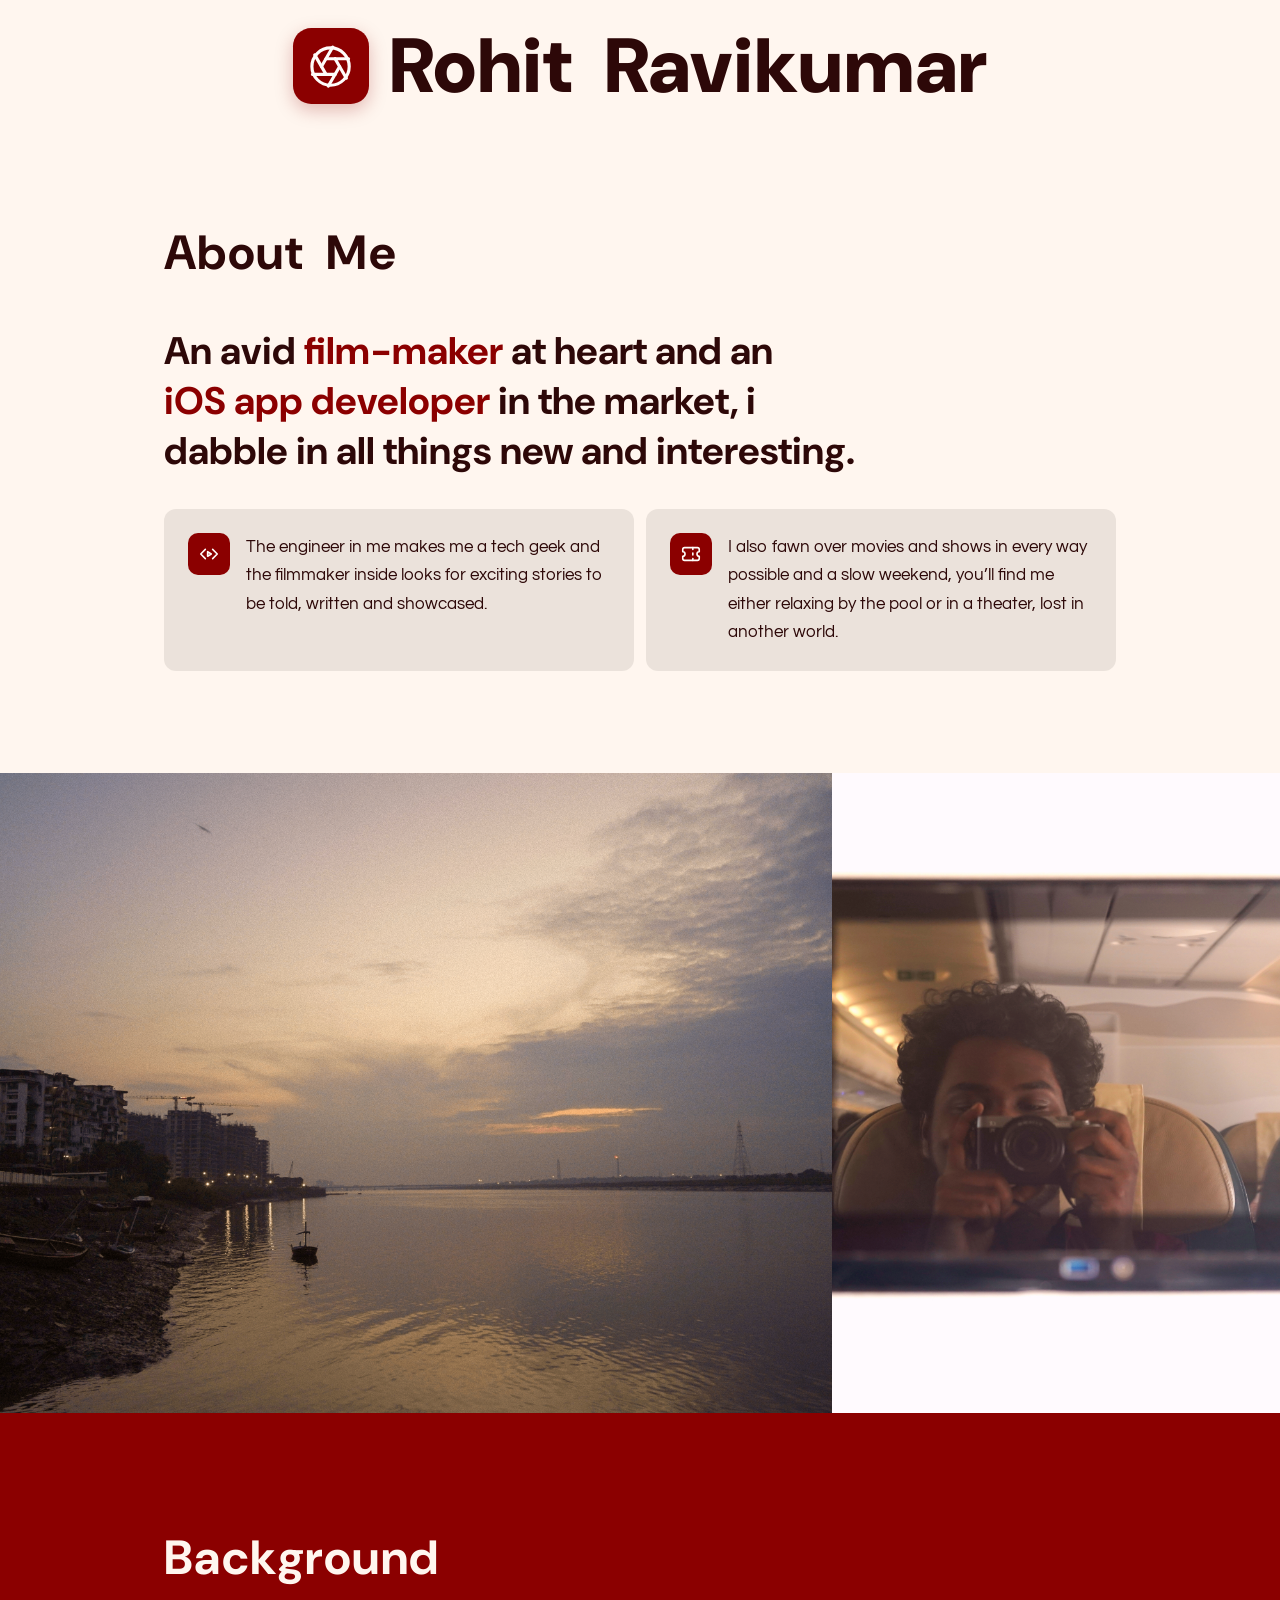
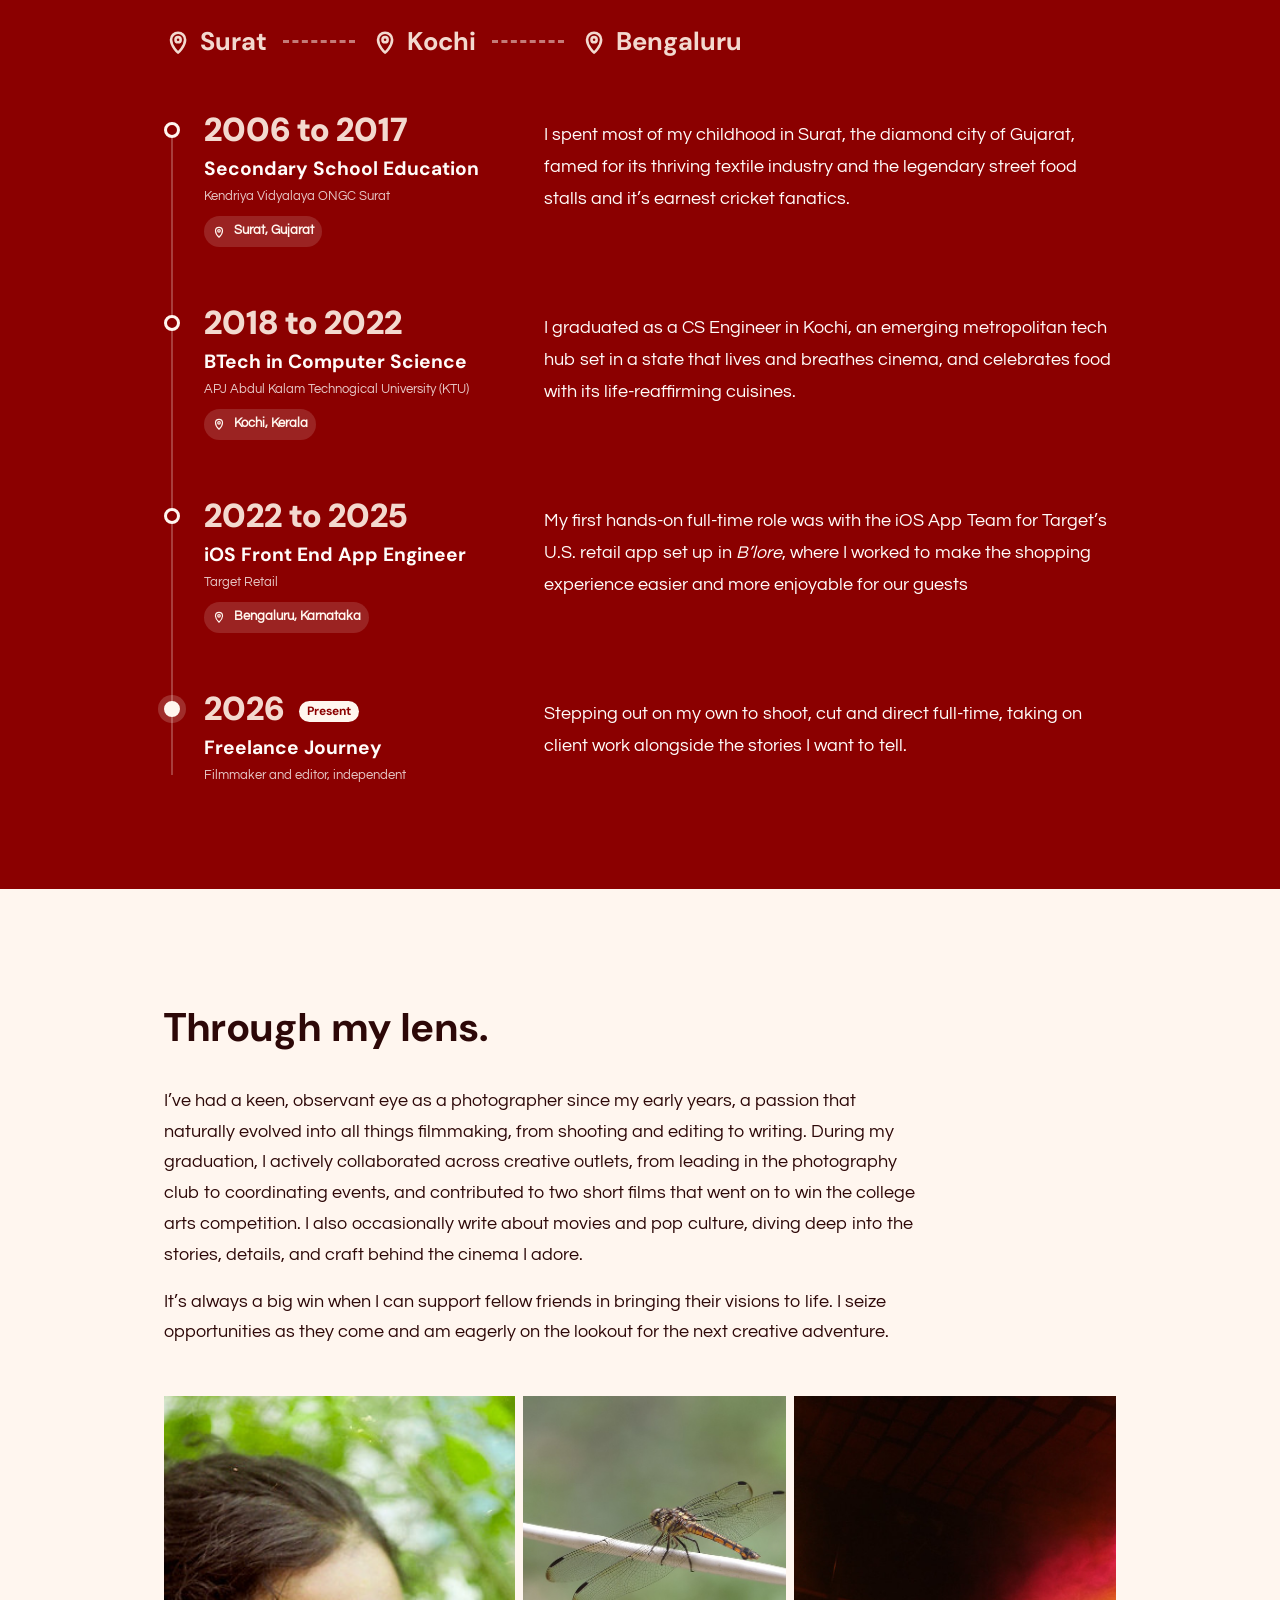
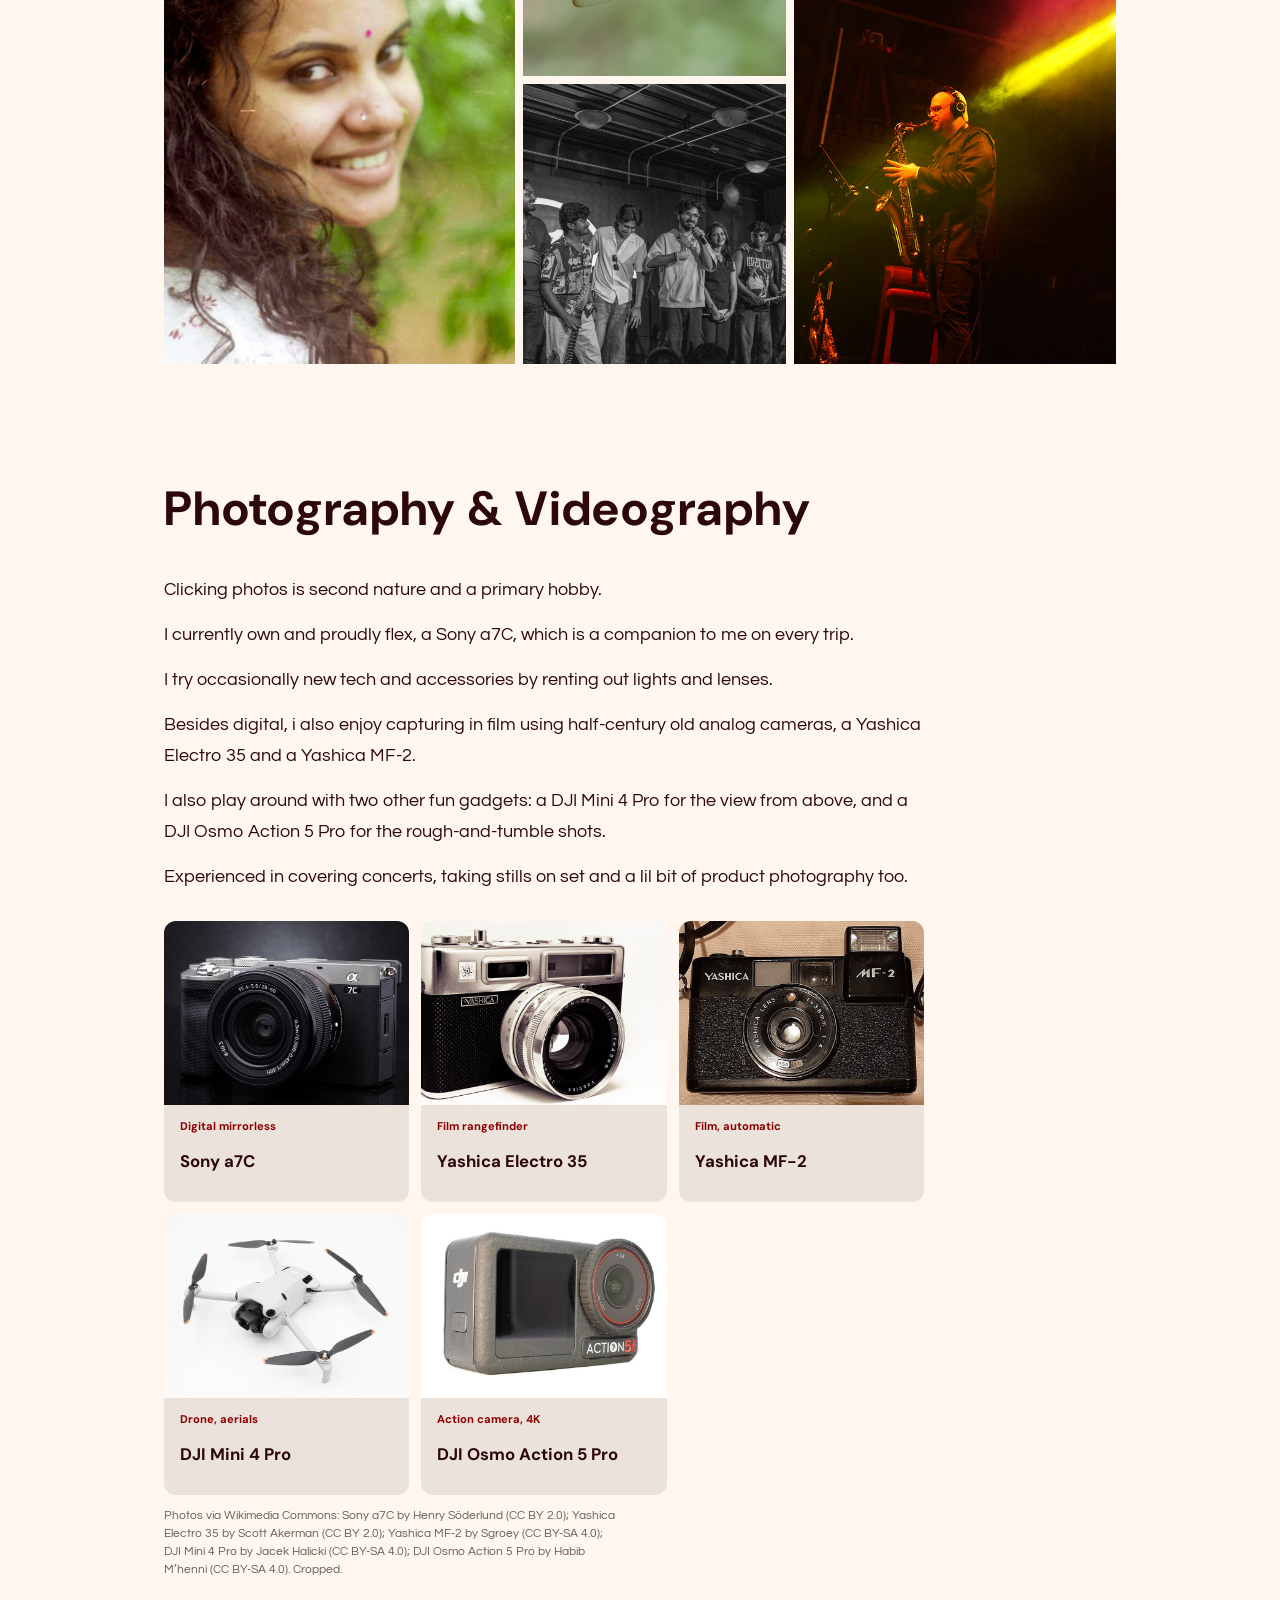
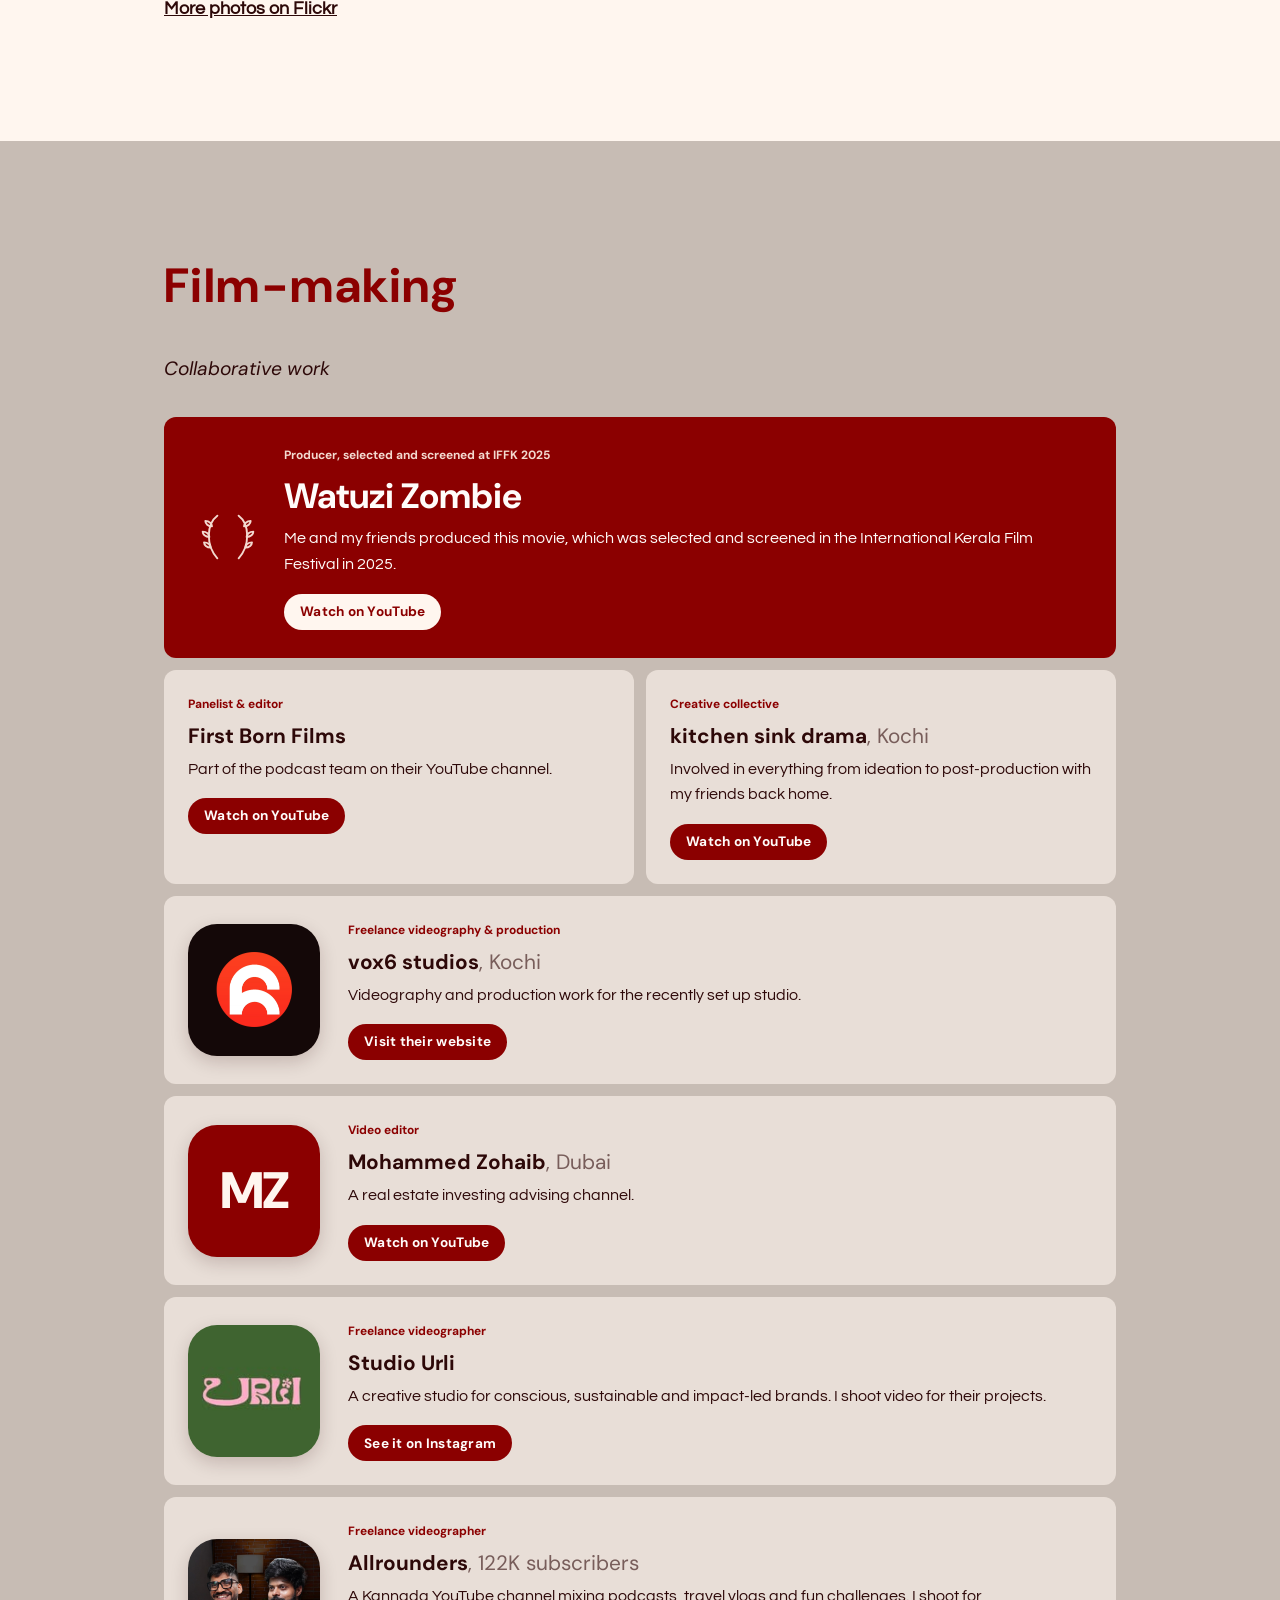
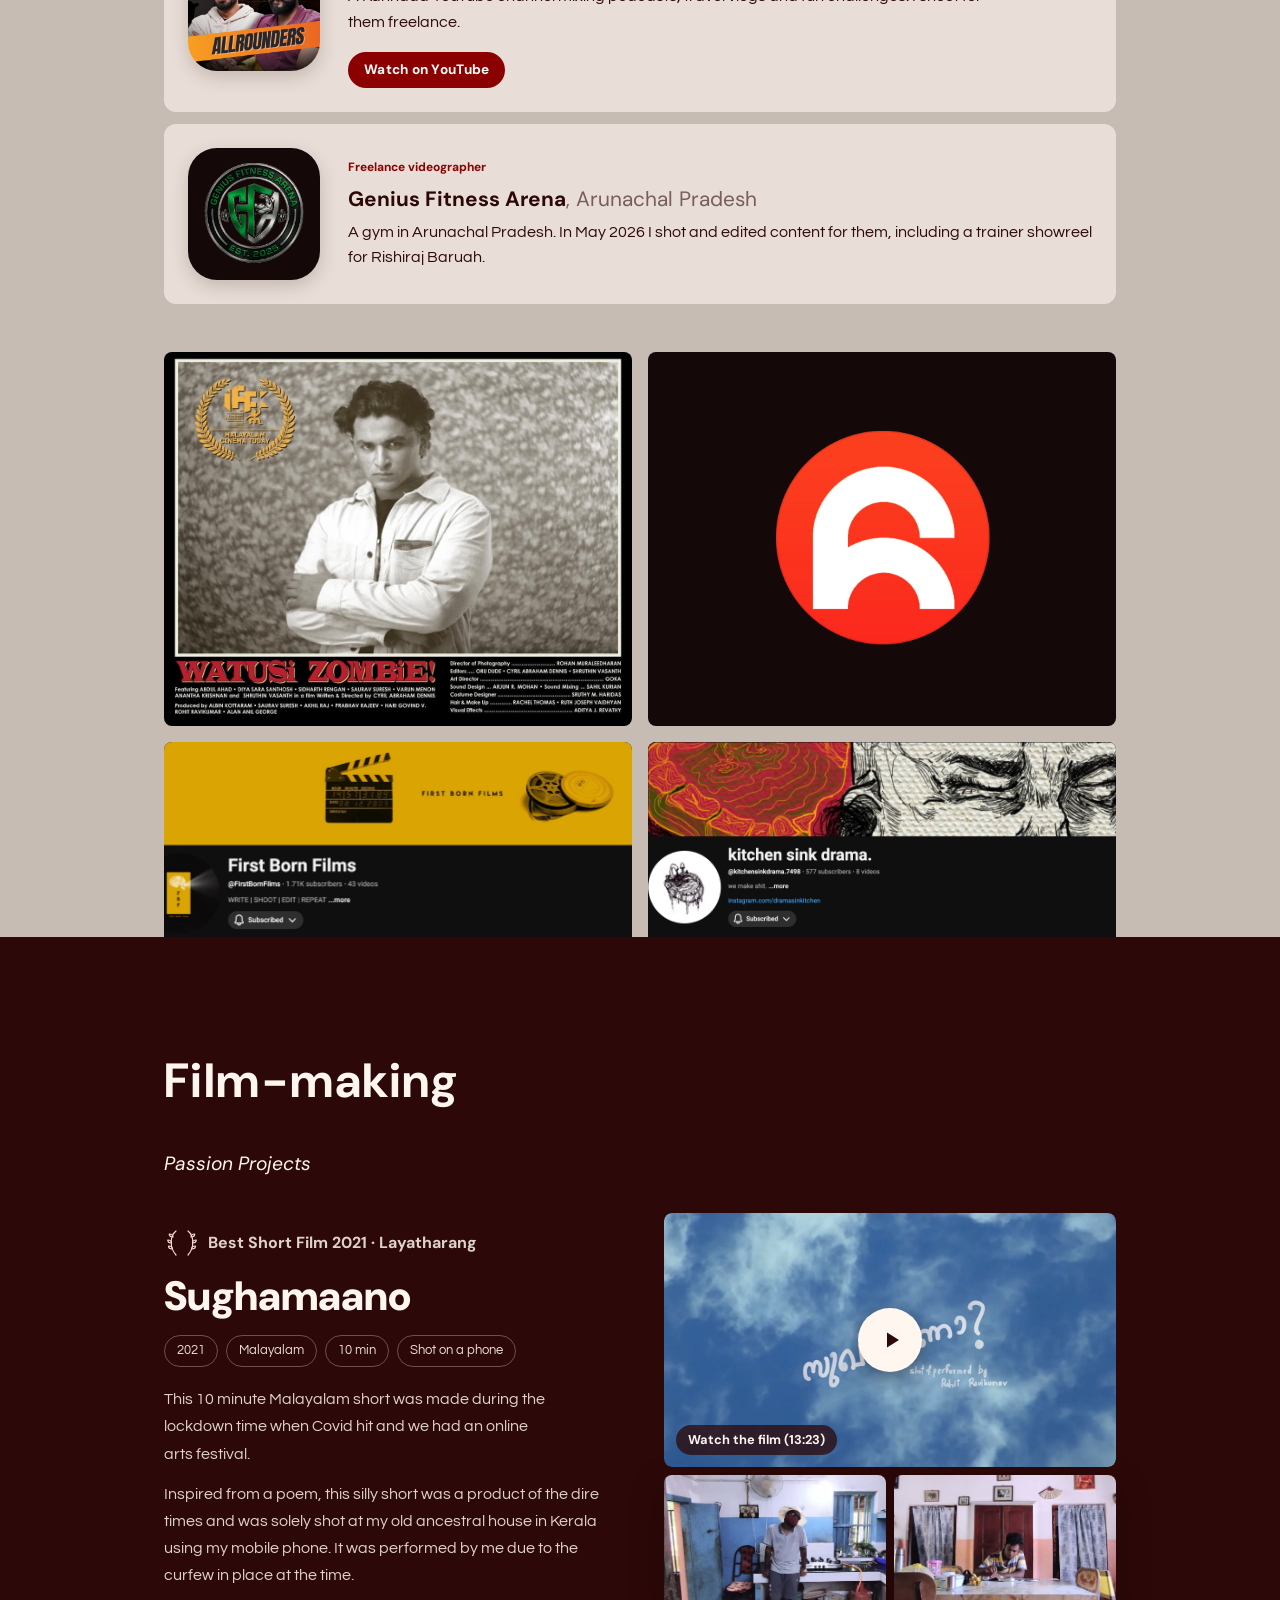
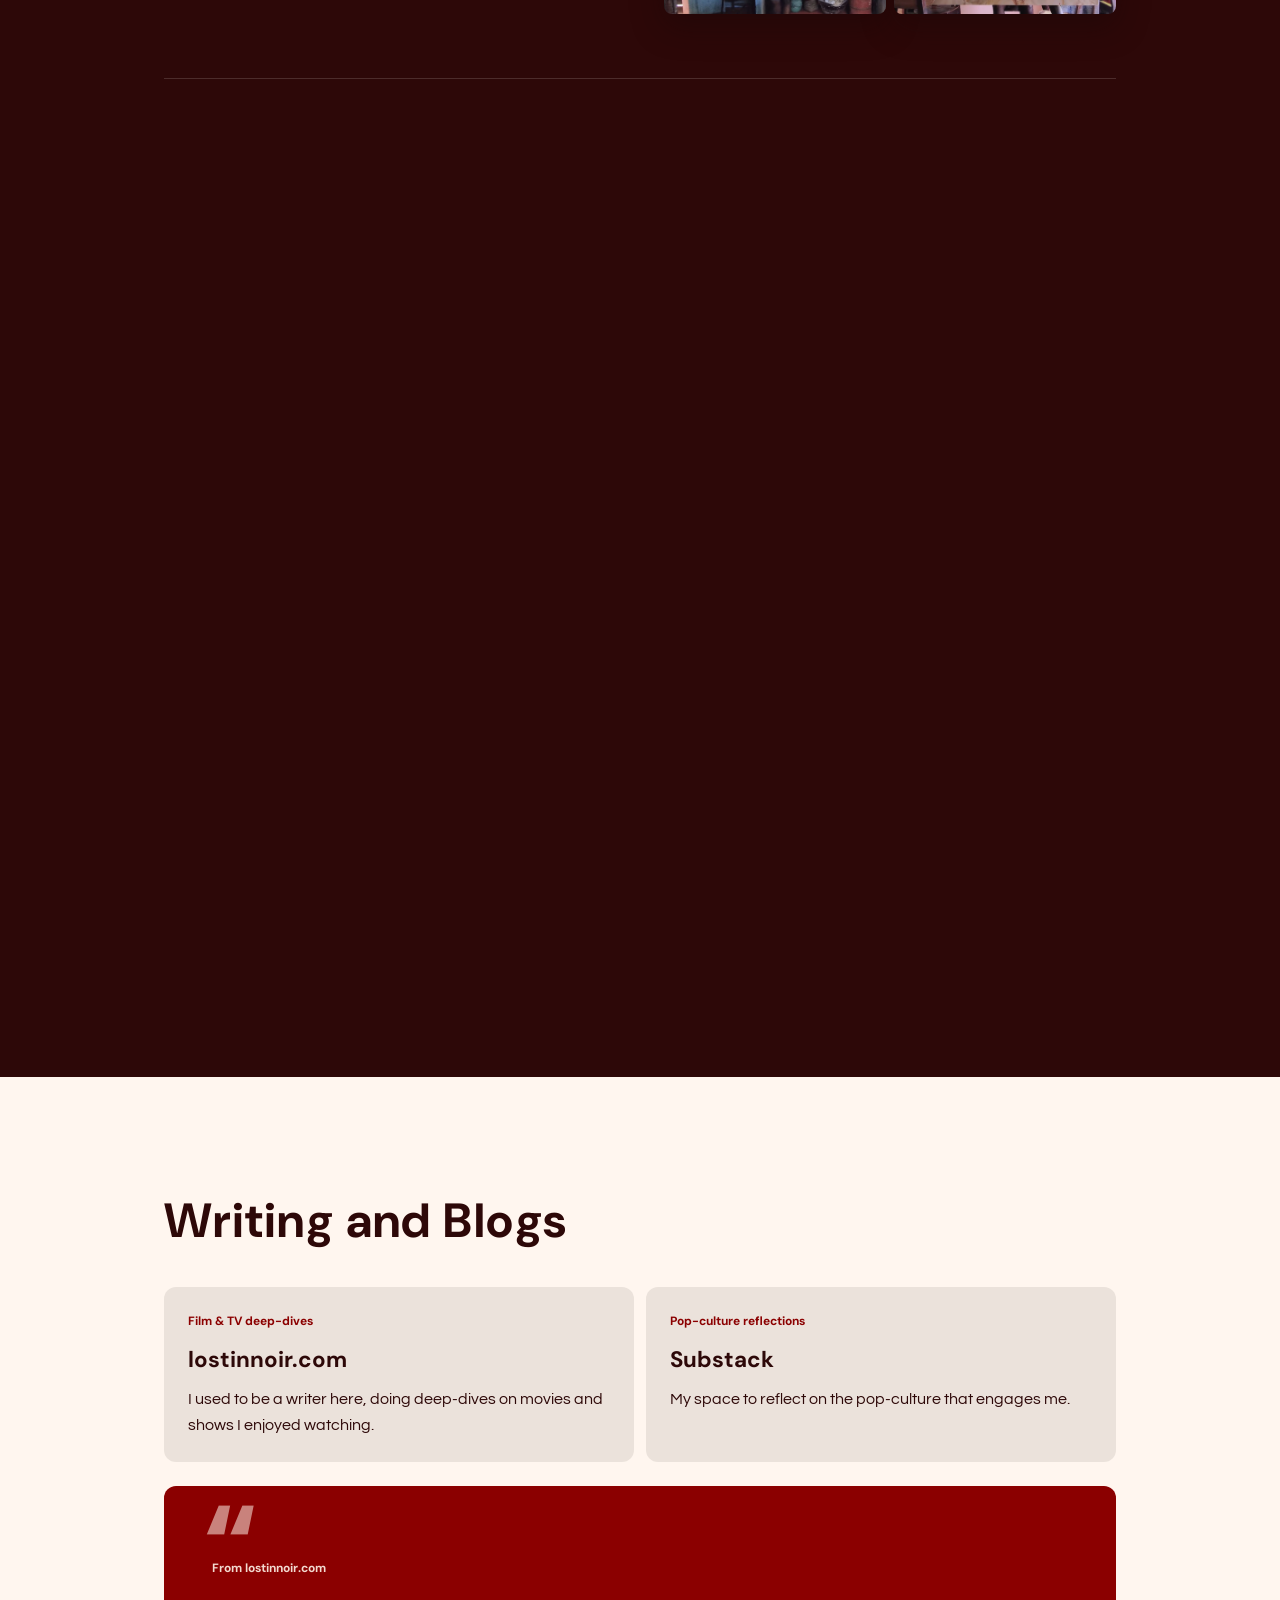
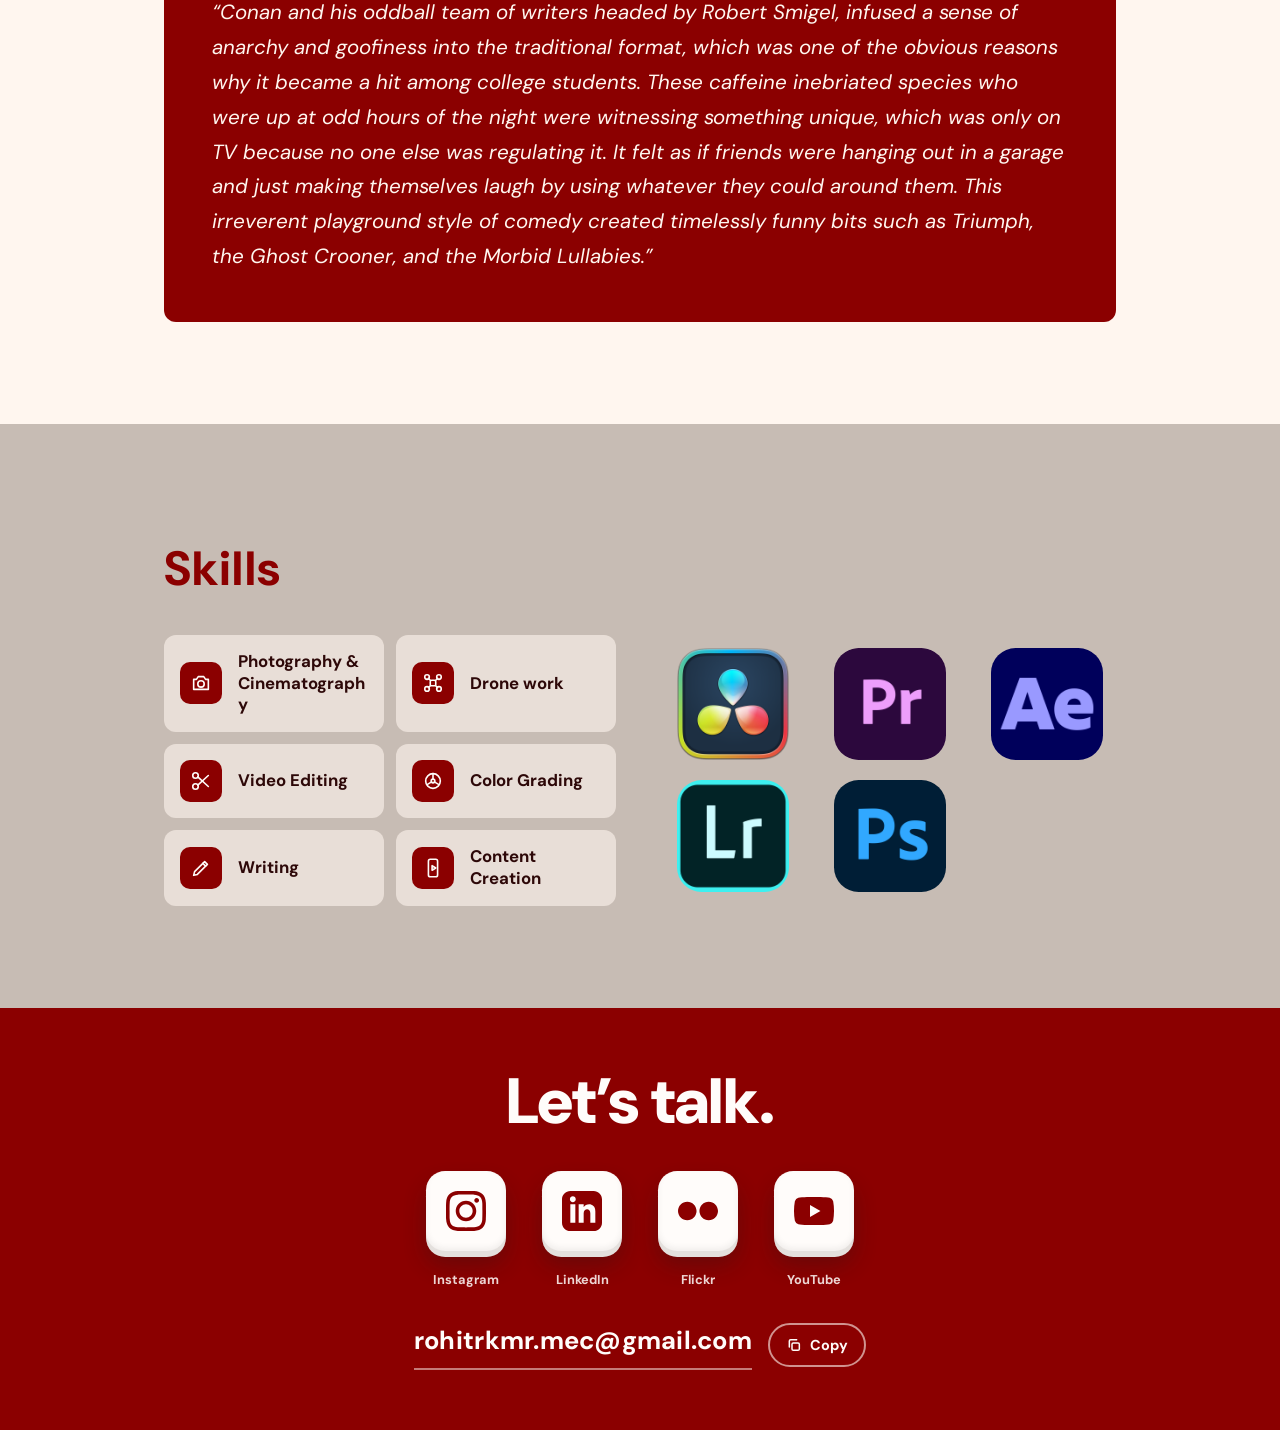
==== commit 64593545: "Fix Urli tile colour, comma spacing, vox6 logo ground" ====
--- a/index.html
+++ b/index.html
@@ -232,15 +232,15 @@
       </div>
       <div class="collab-card">
         <p class="collab-role">Creative collective</p>
-        <p class="collab-title"><a href="https://www.youtube.com/@kitchensinkdrama.7498/videos" target="_blank" rel="noopener">kitchen sink drama</a> <span>, Kochi</span></p>
+        <p class="collab-title"><a href="https://www.youtube.com/@kitchensinkdrama.7498/videos" target="_blank" rel="noopener">kitchen sink drama</a><span>, Kochi</span></p>
         <p class="collab-desc">Involved in everything from ideation to post-production with my friends back home.</p>
         <a class="collab-link" href="https://www.youtube.com/@kitchensinkdrama.7498/videos" target="_blank" rel="noopener">Watch on YouTube</a>
       </div>
       <div class="collab-card collab-card--logo">
-        <a class="collab-logo collab-logo--dark" href="https://www.vox6studios.com/" target="_blank" rel="noopener" aria-label="vox6 studios website"><img src="images/a6f556b2a5f74ba089da9ca9ab183f34.png" alt="vox6 studios logo" loading="lazy"></a>
+        <a class="collab-logo collab-logo--dark" href="https://www.vox6studios.com/" target="_blank" rel="noopener" aria-label="vox6 studios website"><img src="images/vox6-logo.png" alt="vox6 studios logo" loading="lazy"></a>
         <div>
           <p class="collab-role">Freelance videography &amp; production</p>
-          <p class="collab-title"><a href="https://www.vox6studios.com/" target="_blank" rel="noopener">vox6 studios</a> <span>, Kochi</span></p>
+          <p class="collab-title"><a href="https://www.vox6studios.com/" target="_blank" rel="noopener">vox6 studios</a><span>, Kochi</span></p>
           <p class="collab-desc">Videography and production work for the recently set up studio.</p>
           <a class="collab-link" href="https://www.vox6studios.com/" target="_blank" rel="noopener">Visit their website</a>
         </div>
@@ -249,7 +249,7 @@
         <a class="collab-logo collab-logo--mono" href="https://www.youtube.com/@MohammedZohaib86" target="_blank" rel="noopener" aria-label="Mohammed Zohaib on YouTube"><span aria-hidden="true">MZ</span></a>
         <div>
           <p class="collab-role">Video editor</p>
-          <p class="collab-title"><a href="https://www.youtube.com/@MohammedZohaib86" target="_blank" rel="noopener">Mohammed Zohaib</a> <span>, Dubai</span></p>
+          <p class="collab-title"><a href="https://www.youtube.com/@MohammedZohaib86" target="_blank" rel="noopener">Mohammed Zohaib</a><span>, Dubai</span></p>
           <p class="collab-desc">A real estate investing advising channel.</p>
           <a class="collab-link" href="https://www.youtube.com/@MohammedZohaib86" target="_blank" rel="noopener">Watch on YouTube</a>
         </div>
@@ -267,7 +267,7 @@
         <a class="collab-logo" href="https://www.youtube.com/@theallrounderrs" target="_blank" rel="noopener" aria-label="Allrounders on YouTube"><img src="images/allrounders-logo.jpg" alt="Allrounders channel logo" loading="lazy"></a>
         <div>
           <p class="collab-role">Freelance videographer</p>
-          <p class="collab-title"><a href="https://www.youtube.com/@theallrounderrs" target="_blank" rel="noopener">Allrounders</a> <span>, 122K subscribers</span></p>
+          <p class="collab-title"><a href="https://www.youtube.com/@theallrounderrs" target="_blank" rel="noopener">Allrounders</a><span>, 122K subscribers</span></p>
           <p class="collab-desc">A Kannada YouTube channel mixing podcasts, travel vlogs and fun challenges. I shoot for them freelance.</p>
           <a class="collab-link" href="https://www.youtube.com/@theallrounderrs" target="_blank" rel="noopener">Watch on YouTube</a>
         </div>
@@ -276,7 +276,7 @@
         <span class="collab-logo collab-logo--dark"><img src="images/genius-fitness-arena-logo.png" alt="Genius Fitness Arena logo" loading="lazy" style="padding: 6%"></span>
         <div>
           <p class="collab-role">Freelance videographer</p>
-          <p class="collab-title">Genius Fitness Arena <span>, Arunachal Pradesh</span></p>
+          <p class="collab-title">Genius Fitness Arena<span>, Arunachal Pradesh</span></p>
           <p class="collab-desc">A gym in Arunachal Pradesh. In May 2026 I shot and edited content for them, including a trainer showreel for Rishiraj Baruah.</p>
         </div>
       </div>
@@ -288,7 +288,7 @@
         <img src="images/149f7f62149c45138793bc778e334fbd.jpg" alt="Watuzi Zombie IFFK poster" loading="lazy">
       </a>
       <a class="channel-card channel-card--logo" href="https://www.vox6studios.com/" target="_blank" rel="noopener">
-        <img src="images/a6f556b2a5f74ba089da9ca9ab183f34.png" alt="vox6 studios logo" loading="lazy">
+        <img src="images/vox6-logo.png" alt="vox6 studios logo" loading="lazy">
       </a>
     </div>
 
